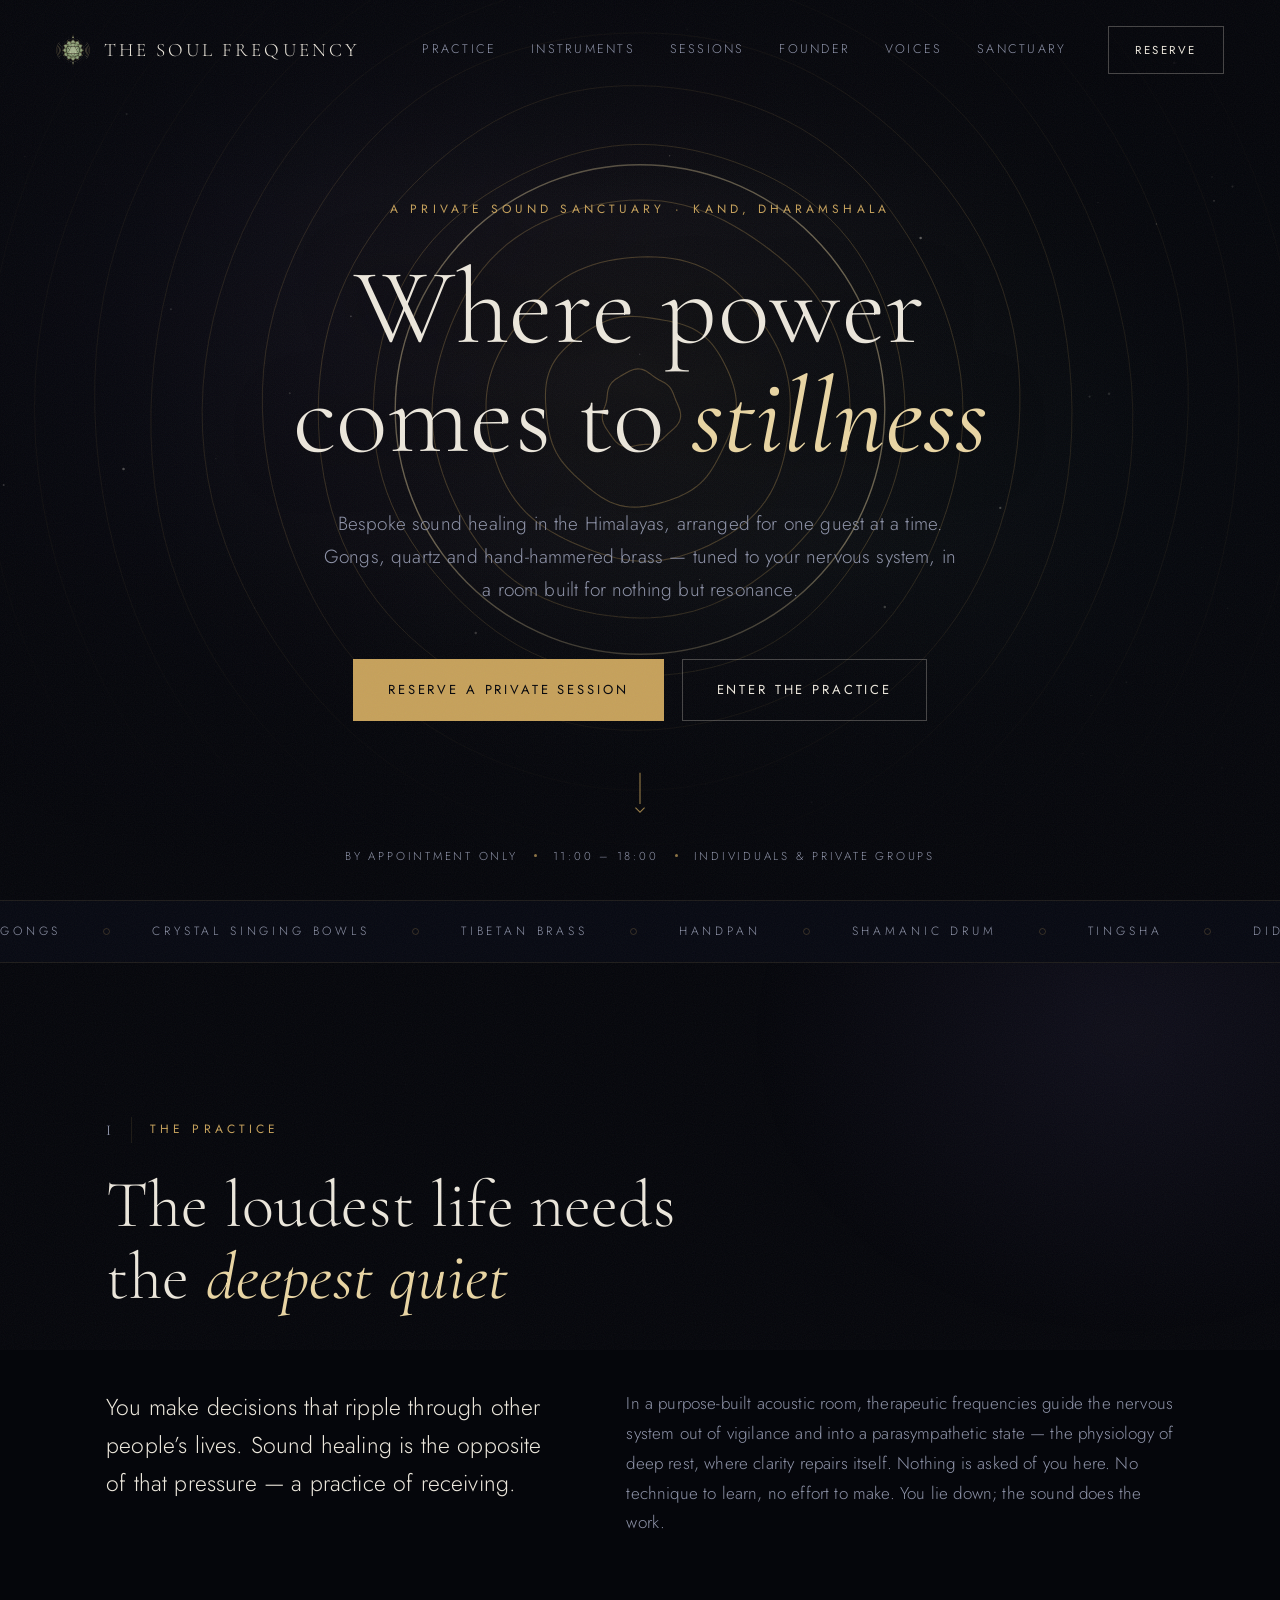
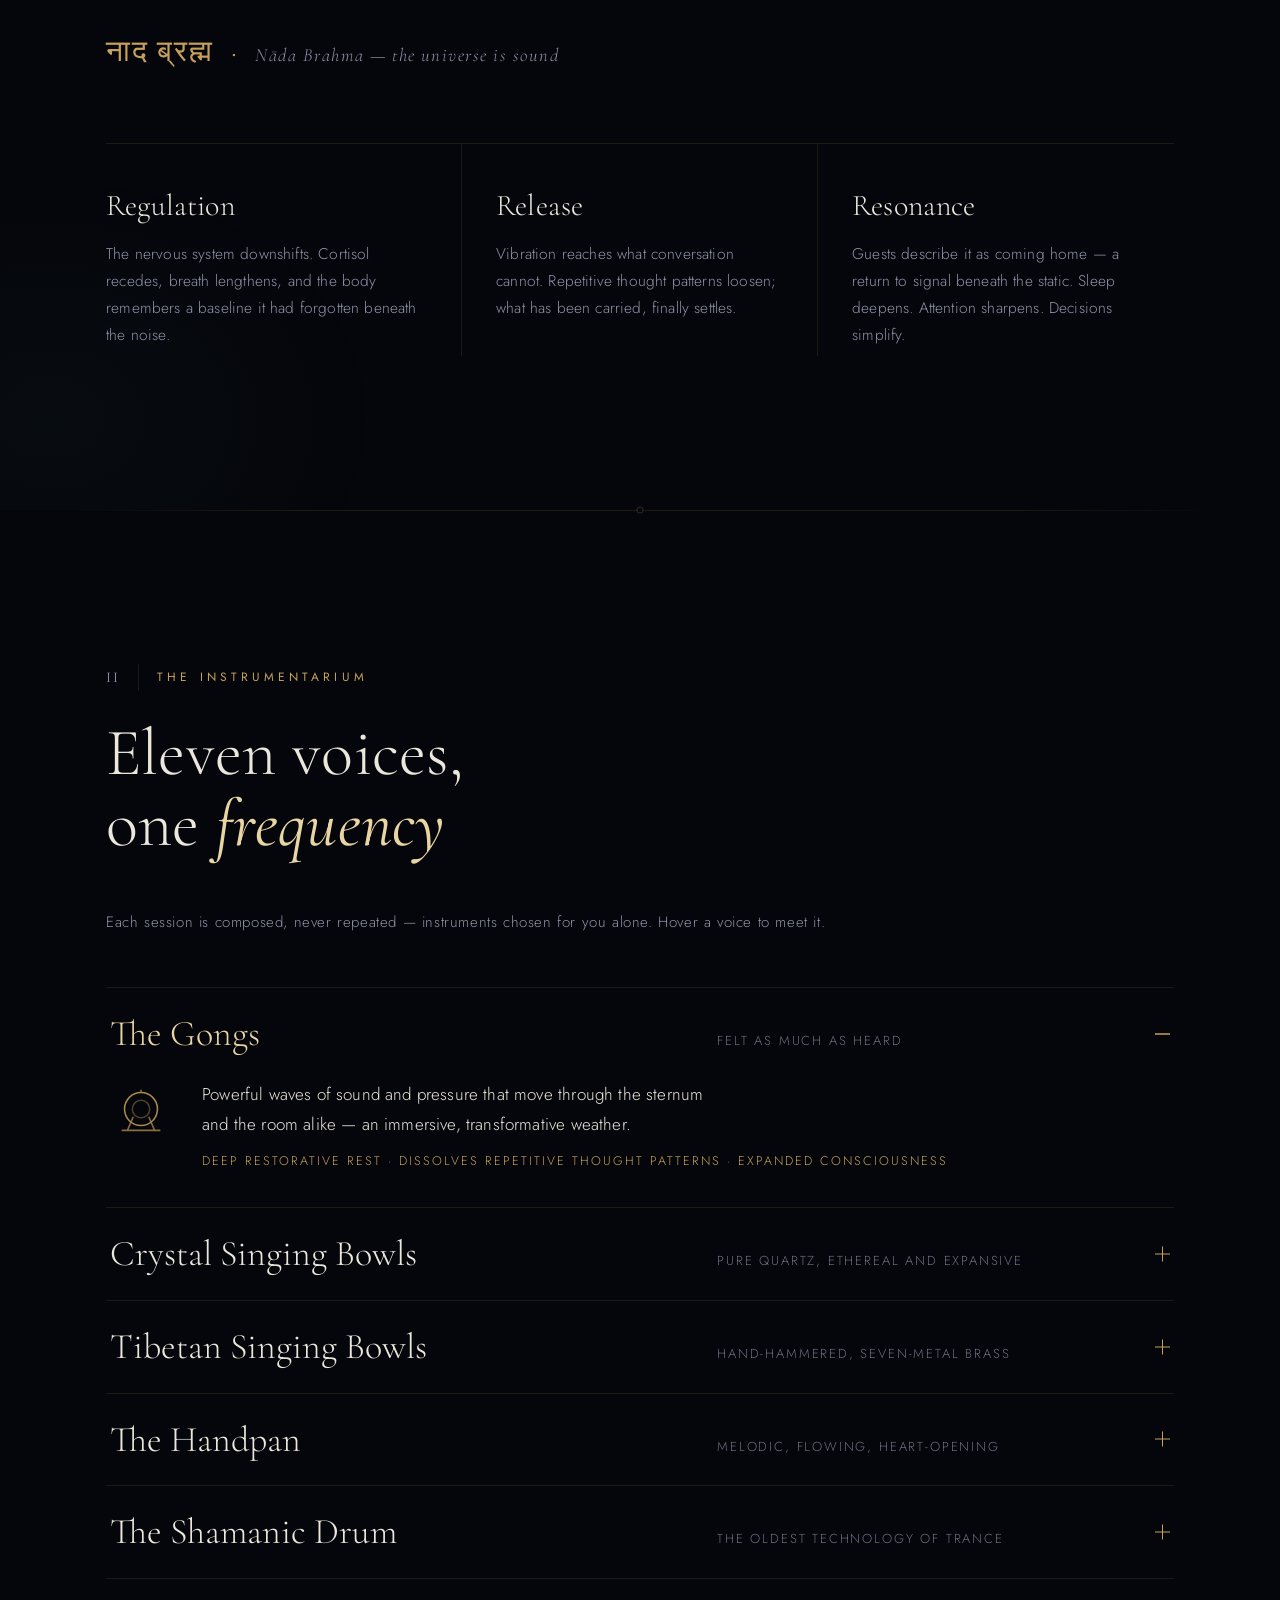
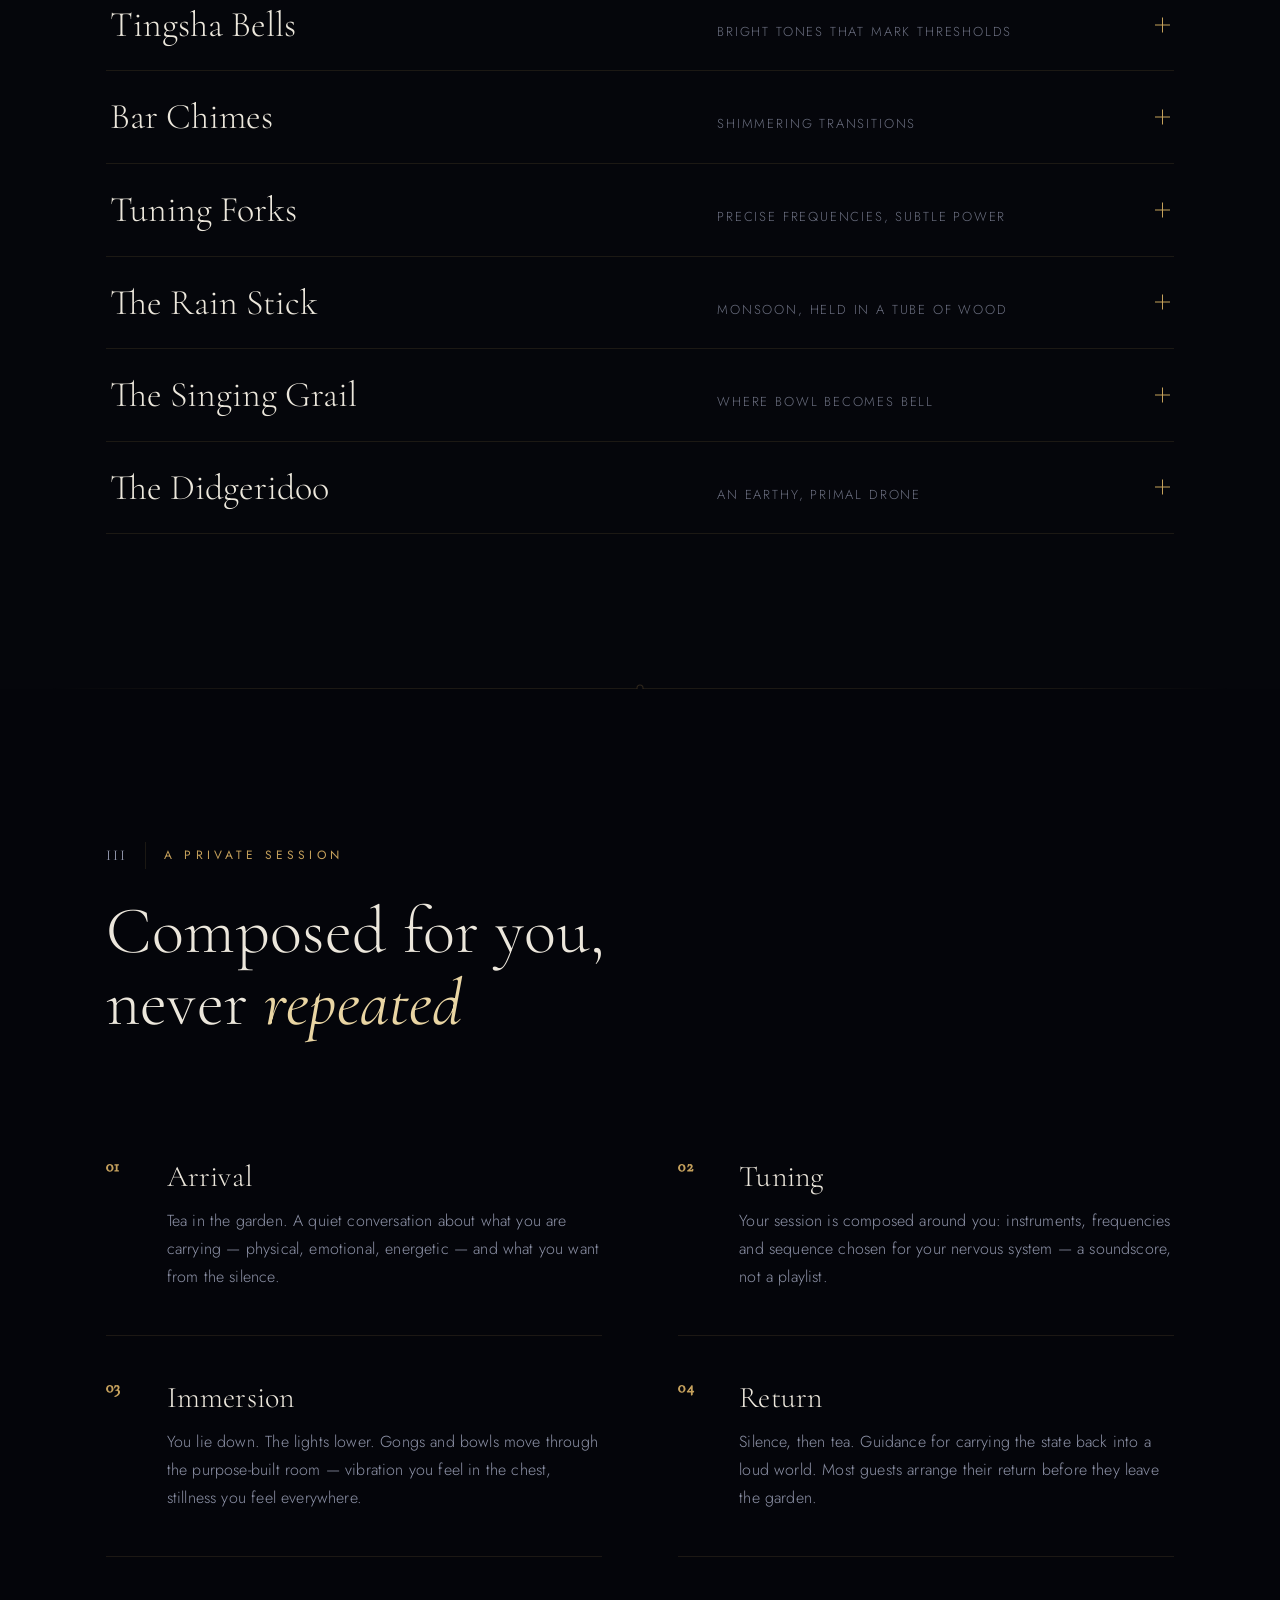
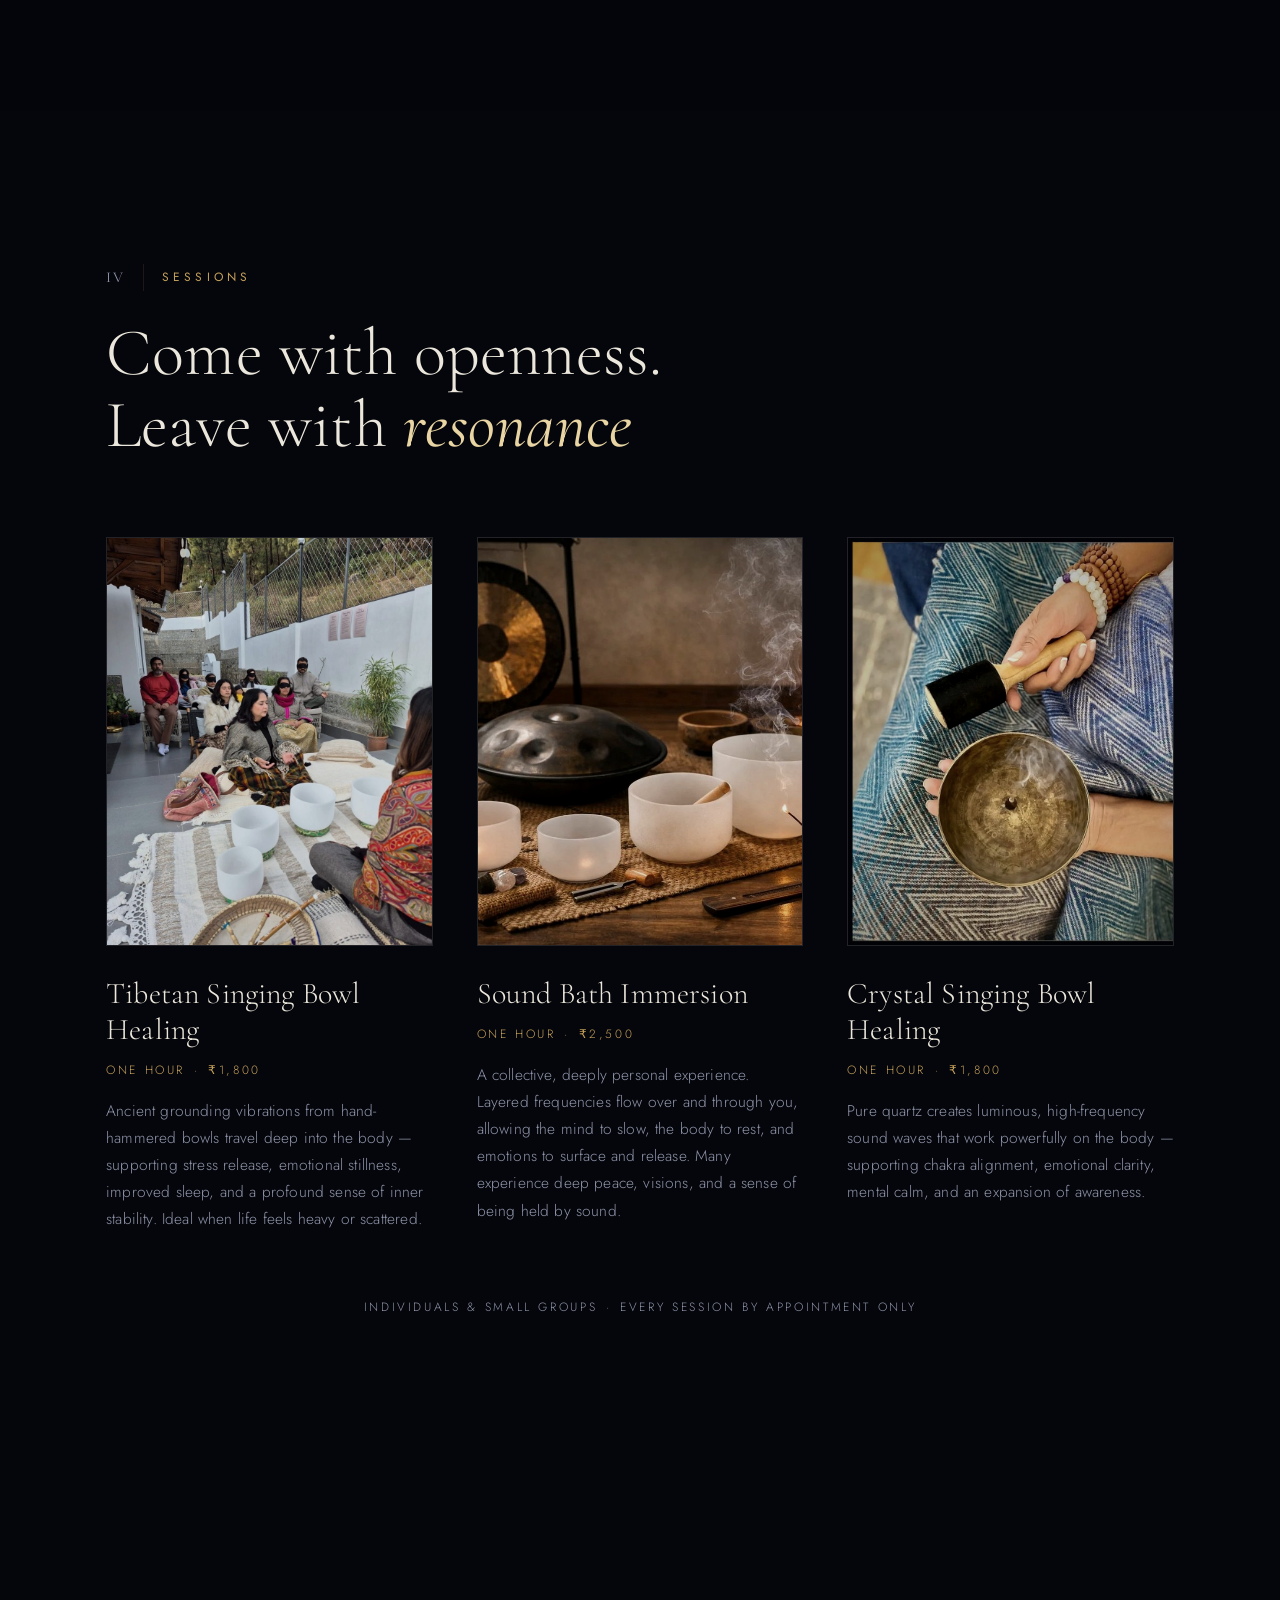
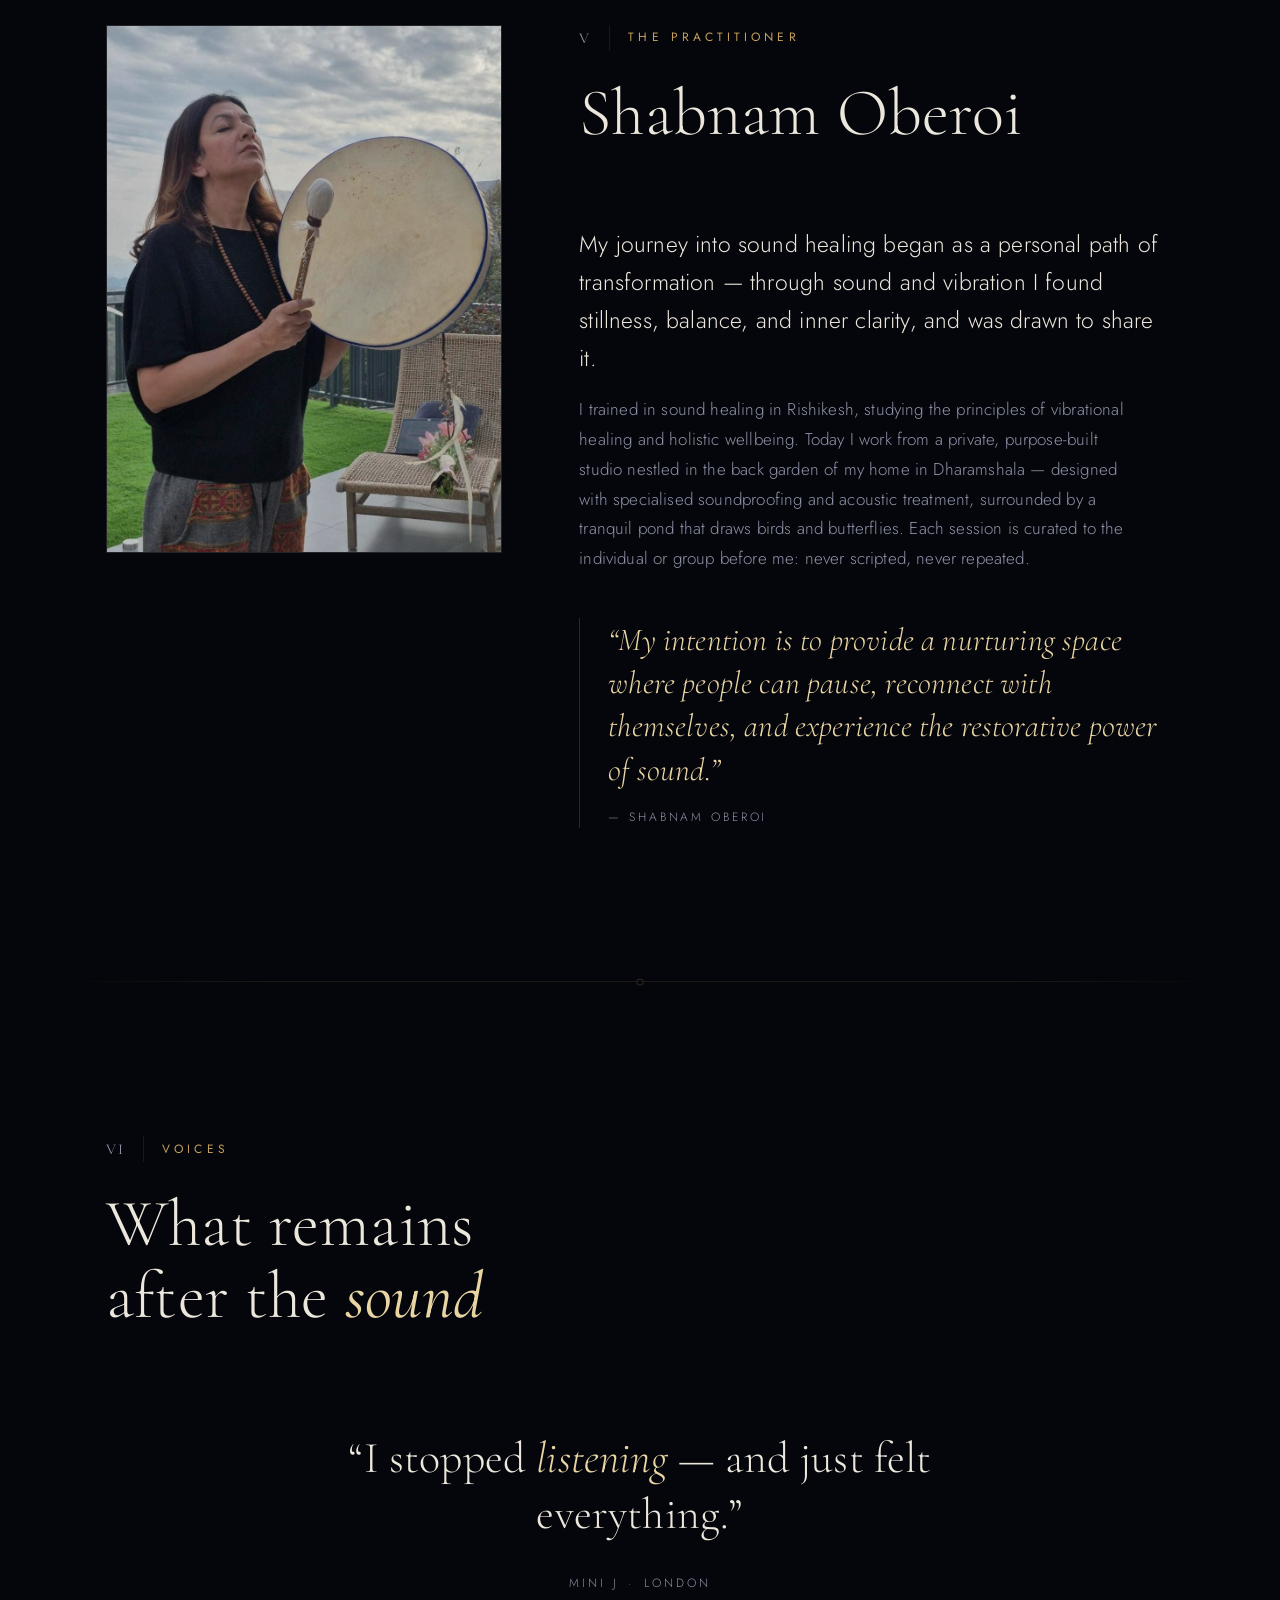
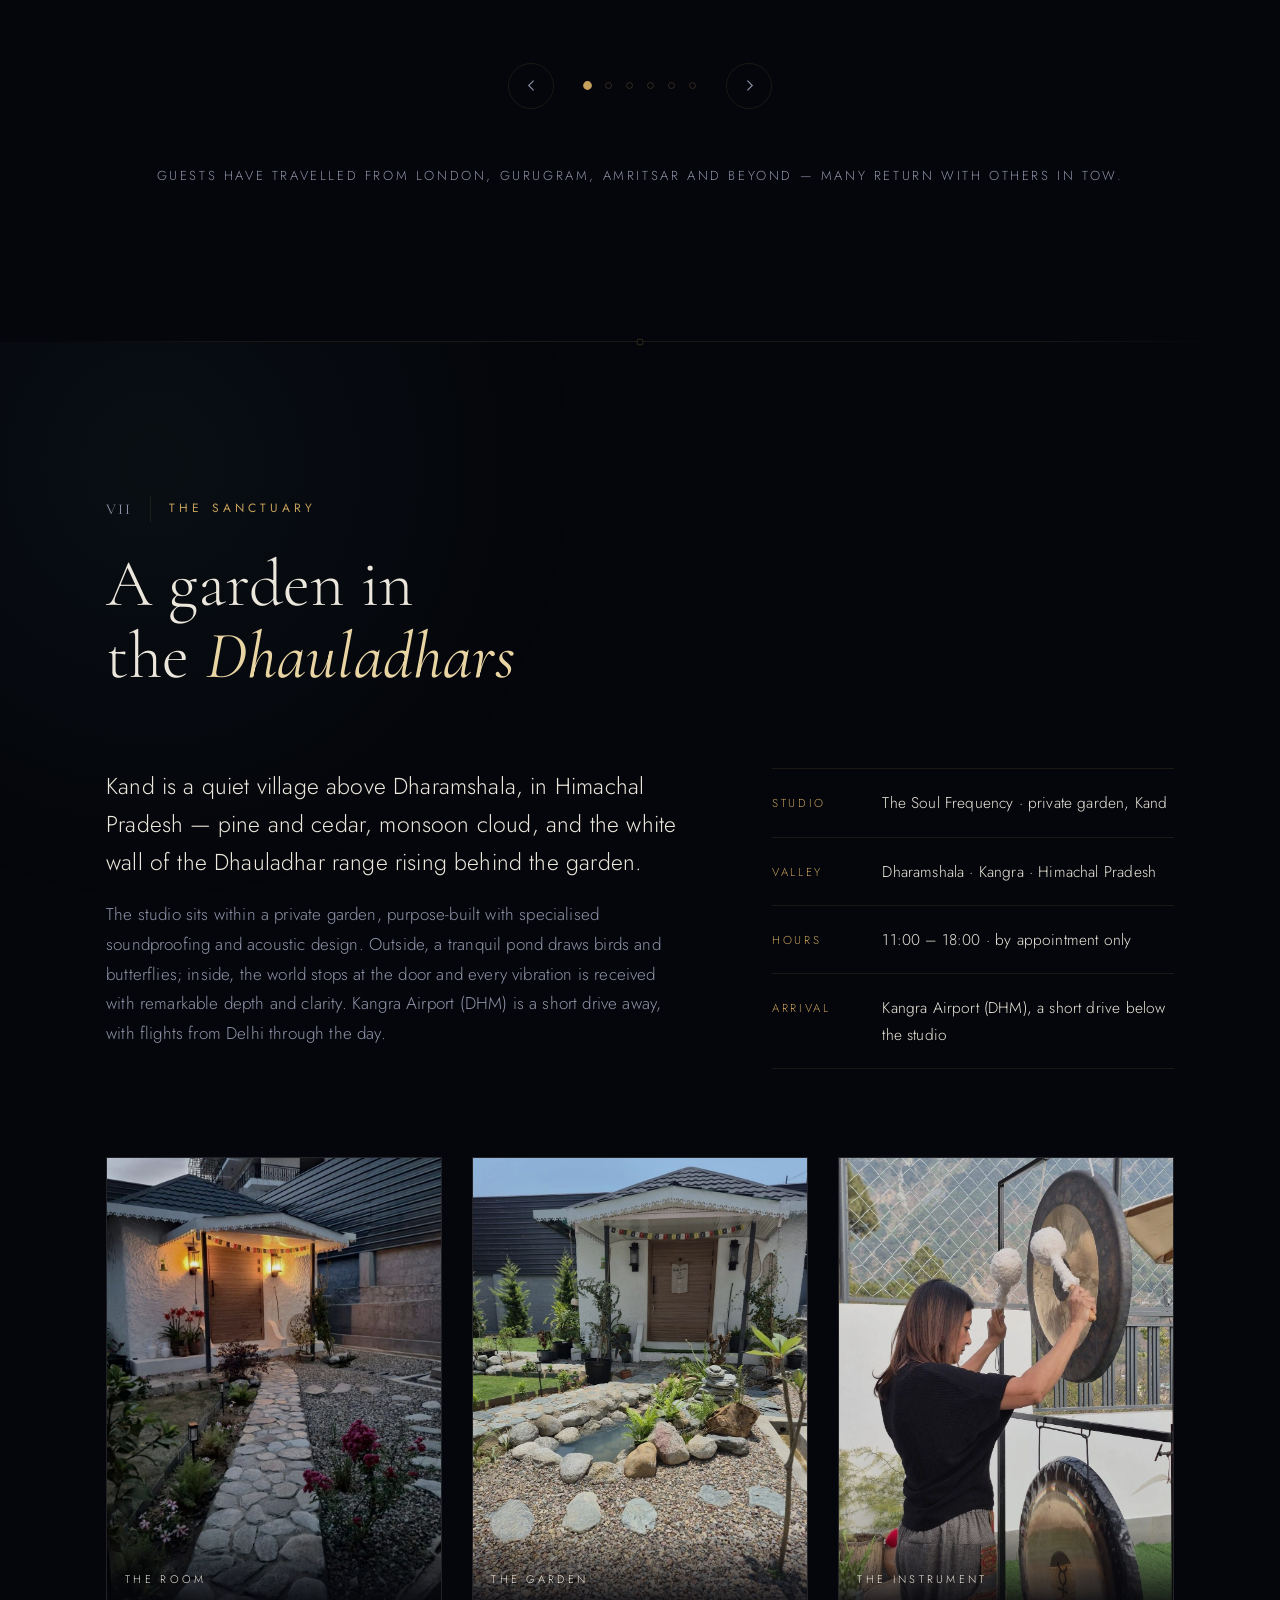
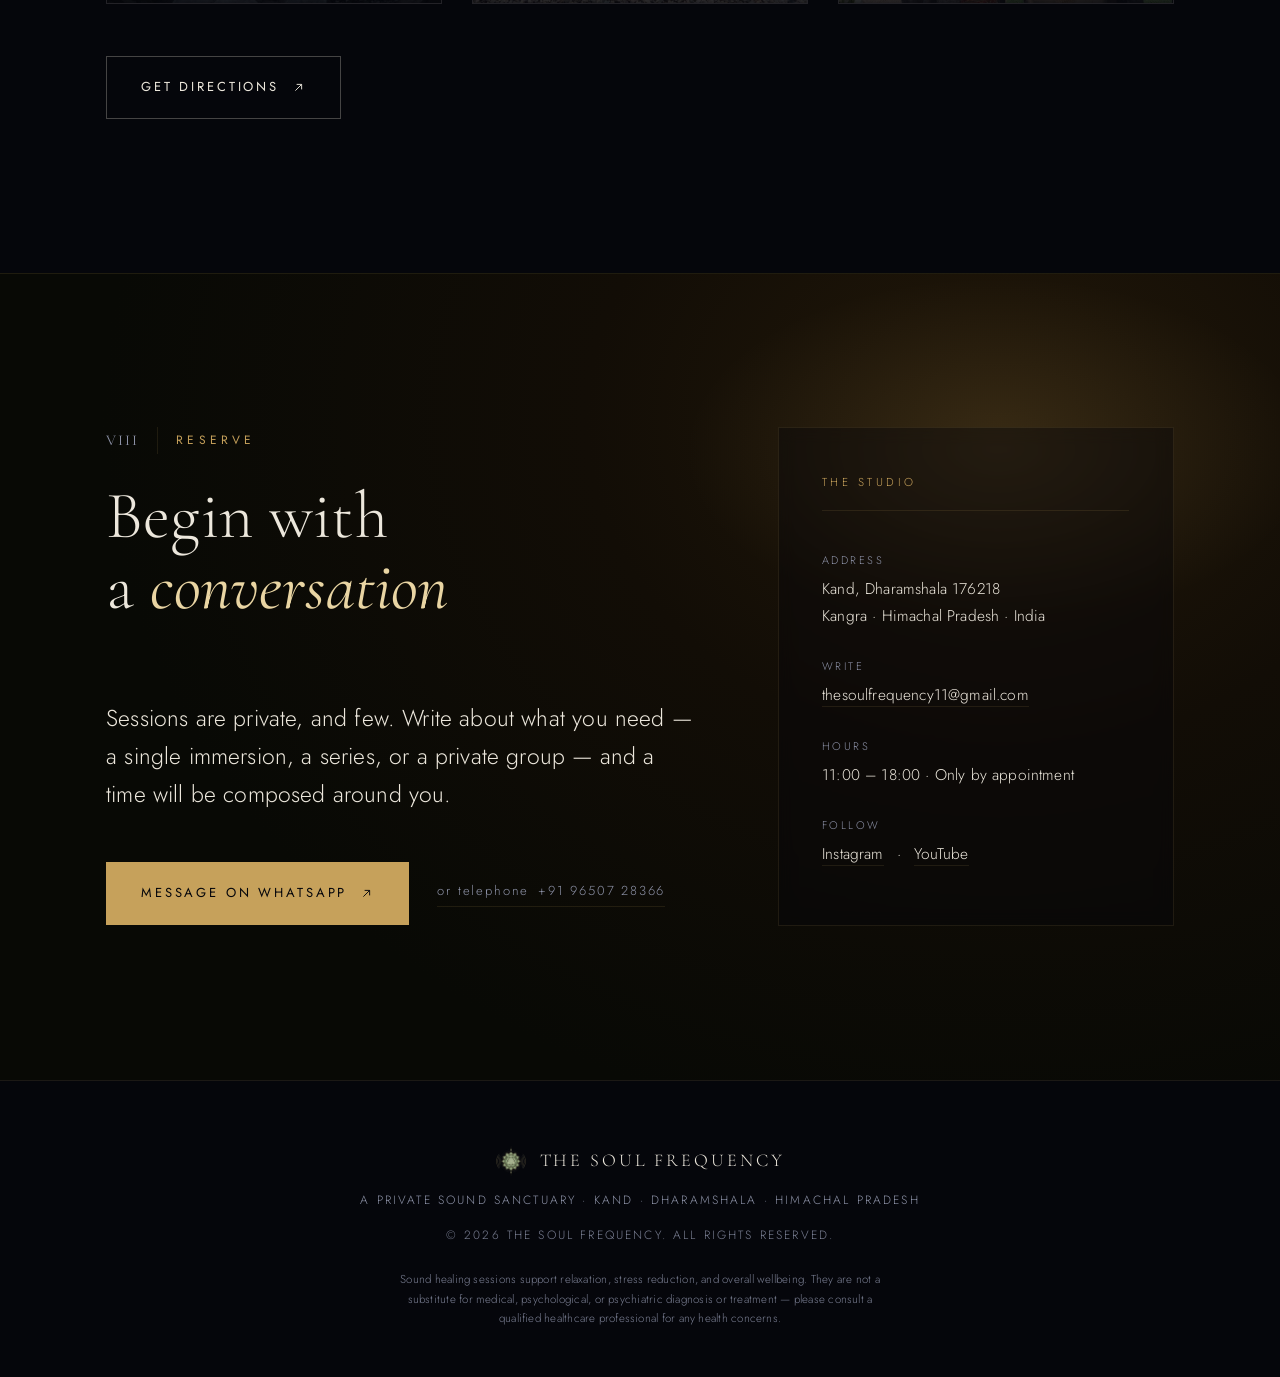
==== index.html @ 950f754d "Original mandala logo: nav, footer, favicon, touch icon" ====
<!DOCTYPE html>
<html lang="en">
<head>
  <meta charset="UTF-8">
  <meta name="viewport" content="width=device-width, initial-scale=1.0">
  <title>The Soul Frequency — Private Sound Sanctuary · Dharamshala</title>
  <meta name="description" content="A bespoke sound healing sanctuary in the Himalayas. One practitioner, one guest at a time — gongs, crystal bowls and hand-hammered brass tuned to your nervous system. By appointment only.">
  <meta property="og:title" content="The Soul Frequency — Private Sound Sanctuary">
  <meta property="og:description" content="Bespoke sound healing in the Himalayas, arranged for one guest at a time. By appointment only.">
  <meta property="og:type" content="website">
  <meta property="og:image" content="https://dtsolutionsoman-coder.github.io/soul-frequency/assets/opt/bowls-flatlay.jpg">
  <link rel="icon" type="image/png" href="assets/opt/mandala-favicon.png">
  <link rel="apple-touch-icon" href="assets/opt/mandala-touch.png">
  <meta name="theme-color" content="#05060B">
  <link rel="preload" as="font" type="font/woff2" crossorigin href="assets/fonts/CormorantGaramond-300.woff2">
  <link rel="preload" as="font" type="font/woff2" crossorigin href="assets/fonts/Jost-300.woff2">
  <link rel="preload" as="font" type="font/woff2" crossorigin href="assets/fonts/Jost-400.woff2">
  <style>
@font-face{font-family:Cormorant Garamond;font-style:italic;font-weight:300;font-display:swap;src:url(assets/fonts/CormorantGaramond-300i.woff2) format("woff2");unicode-range:U+0000-00FF,U+0131,U+0152-0153,U+02BB-02BC,U+02C6,U+02DA,U+02DC,U+0304,U+0308,U+0329,U+2000-206F,U+20AC,U+2122,U+2191,U+2193,U+2212,U+2215,U+FEFF,U+FFFD}@font-face{font-family:Cormorant Garamond;font-style:italic;font-weight:400;font-display:swap;src:url(assets/fonts/CormorantGaramond-400i.woff2) format("woff2");unicode-range:U+0000-00FF,U+0131,U+0152-0153,U+02BB-02BC,U+02C6,U+02DA,U+02DC,U+0304,U+0308,U+0329,U+2000-206F,U+20AC,U+2122,U+2191,U+2193,U+2212,U+2215,U+FEFF,U+FFFD}@font-face{font-family:Cormorant Garamond;font-style:normal;font-weight:300;font-display:swap;src:url(assets/fonts/CormorantGaramond-300.woff2) format("woff2");unicode-range:U+0000-00FF,U+0131,U+0152-0153,U+02BB-02BC,U+02C6,U+02DA,U+02DC,U+0304,U+0308,U+0329,U+2000-206F,U+20AC,U+2122,U+2191,U+2193,U+2212,U+2215,U+FEFF,U+FFFD}@font-face{font-family:Cormorant Garamond;font-style:normal;font-weight:400;font-display:swap;src:url(assets/fonts/CormorantGaramond-400.woff2) format("woff2");unicode-range:U+0000-00FF,U+0131,U+0152-0153,U+02BB-02BC,U+02C6,U+02DA,U+02DC,U+0304,U+0308,U+0329,U+2000-206F,U+20AC,U+2122,U+2191,U+2193,U+2212,U+2215,U+FEFF,U+FFFD}@font-face{font-family:Jost;font-style:normal;font-weight:300;font-display:swap;src:url(assets/fonts/Jost-300.woff2) format("woff2");unicode-range:U+0000-00FF,U+0131,U+0152-0153,U+02BB-02BC,U+02C6,U+02DA,U+02DC,U+0304,U+0308,U+0329,U+2000-206F,U+20AC,U+2122,U+2191,U+2193,U+2212,U+2215,U+FEFF,U+FFFD}@font-face{font-family:Jost;font-style:normal;font-weight:400;font-display:swap;src:url(assets/fonts/Jost-400.woff2) format("woff2");unicode-range:U+0000-00FF,U+0131,U+0152-0153,U+02BB-02BC,U+02C6,U+02DA,U+02DC,U+0304,U+0308,U+0329,U+2000-206F,U+20AC,U+2122,U+2191,U+2193,U+2212,U+2215,U+FEFF,U+FFFD}:root{--void: #05060B;--veil: #0C1020;--veil-2: #10152A;--brass: #C6A15B;--candlelight: #E9D5A3;--moonlight: #ECE7DC;--mist: #8E93A8;--hairline: rgba(198, 161, 91, .22);--hairline-dim: rgba(198, 161, 91, .12);--ink-on-light: #1A1509;--font-display: "Cormorant Garamond", "Times New Roman", serif;--font-body: "Jost", "Century Gothic", "Segoe UI", sans-serif;--wrap: 1180px;--gutter: clamp(20px, 5vw, 56px);--section-pad: clamp(88px, 12vw, 168px);--ease-out: cubic-bezier(.22, 1, .36, 1);--dur: .9s}*,*:before,*:after{box-sizing:border-box}html{scroll-behavior:smooth}body{margin:0;background:var(--void);color:var(--moonlight);font-family:var(--font-body);font-weight:300;font-size:17px;line-height:1.75;letter-spacing:.01em;-webkit-font-smoothing:antialiased;overflow-x:hidden}img,svg{display:block}a{color:inherit;text-decoration:none}button{font:inherit;color:inherit;background:none;border:0;cursor:pointer}::selection{background:#c6a15b52;color:#fff}.skip-link{position:fixed;top:-100px;left:16px;z-index:200;padding:10px 18px;background:var(--brass);color:var(--void);font-size:13px;letter-spacing:.12em;text-transform:uppercase;transition:top .3s}.skip-link:focus{top:16px}:focus-visible{outline:1.5px solid var(--brass);outline-offset:4px}.grain{position:fixed;inset:-50%;z-index:90;pointer-events:none;background-image:url("data:image/svg+xml,%3Csvg xmlns='http://www.w3.org/2000/svg' width='300' height='300'%3E%3Cfilter id='n'%3E%3CfeTurbulence type='fractalNoise' baseFrequency='0.9' numOctaves='2' stitchTiles='stitch'/%3E%3C/filter%3E%3Crect width='100%25' height='100%25' filter='url(%23n)'/%3E%3C/svg%3E");opacity:.05;animation:grain-shift 1.4s steps(4) infinite}@keyframes grain-shift{0%{transform:translate(0)}25%{transform:translate(-1.5%,1%)}50%{transform:translate(1%,-1.5%)}75%{transform:translate(-1%,-1%)}to{transform:translate(0)}}h1,h2,h3,blockquote p{font-family:var(--font-display);font-weight:300;margin:0}h1{font-size:clamp(52px,8.4vw,118px);line-height:1.02;letter-spacing:.005em}h2{font-size:clamp(38px,5.2vw,68px);line-height:1.08}h3{font-size:clamp(24px,2.4vw,30px);line-height:1.2}h1 em,h2 em{font-style:italic;font-weight:400;color:var(--candlelight)}p{margin:0}.eyebrow{font-family:var(--font-body);font-size:12px;font-weight:400;letter-spacing:.34em;text-transform:uppercase;color:var(--brass);display:flex;align-items:center;gap:18px;margin:0 0 26px}.eyebrow .numeral{font-family:var(--font-display);font-size:15px;letter-spacing:.14em;color:var(--mist);padding-right:18px;border-right:1px solid var(--hairline-dim)}.lede{font-size:clamp(19px,2vw,23px);line-height:1.65;font-weight:300;color:var(--moonlight)}.body{color:var(--mist);max-width:56ch}.body+.body{margin-top:1.2em}.btn{display:inline-flex;align-items:center;gap:12px;font-family:var(--font-body);font-size:13px;font-weight:400;letter-spacing:.22em;text-transform:uppercase;padding:19px 34px;transition:all .45s var(--ease-out);white-space:nowrap}.btn svg{width:15px;height:15px;transition:transform .45s var(--ease-out)}.btn:hover svg{transform:translate(3px,-3px)}.btn-solid{background:var(--brass);color:var(--void);border:1px solid var(--brass)}.btn-solid:hover{background:var(--candlelight);border-color:var(--candlelight)}.btn-ghost{color:var(--moonlight);border:1px solid rgba(236,231,220,.28)}.btn-ghost:hover{border-color:var(--brass);color:var(--candlelight)}.nav{position:fixed;top:0;left:0;right:0;z-index:100;display:flex;align-items:center;gap:40px;padding:26px var(--gutter);transition:background .5s,padding .5s,border-color .5s;border-bottom:1px solid transparent}.nav.is-scrolled{background:#05060bd1;-webkit-backdrop-filter:blur(18px);backdrop-filter:blur(18px);border-bottom-color:var(--hairline-dim);padding-top:16px;padding-bottom:16px}.nav-brand{display:inline-flex;align-items:center;gap:14px;color:var(--moonlight);margin-right:auto}.nav-mark{width:34px;height:34px;color:var(--brass);transition:transform 1.2s var(--ease-out)}.nav-brand:hover .nav-mark{transform:rotate(120deg)}.nav-word{font-family:var(--font-display);font-size:19px;letter-spacing:.16em;text-transform:uppercase}.nav-links{display:flex;gap:clamp(18px,2.4vw,34px)}.nav-links a{position:relative;font-size:12.5px;letter-spacing:.18em;text-transform:uppercase;color:var(--mist);padding:6px 2px;transition:color .35s}.nav-links a:after{content:"";position:absolute;left:0;bottom:0;width:100%;height:1px;background:var(--brass);transform:scaleX(0);transform-origin:right;transition:transform .45s var(--ease-out)}.nav-links a:hover{color:var(--moonlight)}.nav-links a:hover:after{transform:scaleX(1);transform-origin:left}.nav-cta{padding:13px 26px;font-size:11.5px}.nav-burger{display:none;flex-direction:column;gap:7px;padding:10px;margin-right:-10px}.nav-burger span{display:block;width:26px;height:1.5px;background:var(--moonlight);transition:transform .45s var(--ease-out),opacity .3s}.nav-burger[aria-expanded=true] span:first-child{transform:translateY(4.25px) rotate(45deg)}.nav-burger[aria-expanded=true] span:last-child{transform:translateY(-4.25px) rotate(-45deg)}.mobile-menu{position:fixed;inset:0;z-index:99;background:#05060bf7;-webkit-backdrop-filter:blur(24px);backdrop-filter:blur(24px);display:flex;align-items:center;justify-content:center;opacity:0;visibility:hidden;transition:opacity .5s var(--ease-out),visibility .5s}.mobile-menu.is-open{opacity:1;visibility:visible}.mobile-menu nav{display:flex;flex-direction:column;align-items:center;gap:8px;text-align:center}.mobile-menu a{font-family:var(--font-display);font-size:clamp(32px,7vw,44px);color:var(--moonlight);padding:8px 24px;opacity:0;transform:translateY(18px);transition:opacity .6s var(--ease-out),transform .6s var(--ease-out),color .3s}.mobile-menu.is-open a{opacity:1;transform:none}.mobile-menu.is-open a:nth-child(1){transition-delay:.08s}.mobile-menu.is-open a:nth-child(2){transition-delay:.14s}.mobile-menu.is-open a:nth-child(3){transition-delay:.2s}.mobile-menu.is-open a:nth-child(4){transition-delay:.26s}.mobile-menu.is-open a:nth-child(5){transition-delay:.32s}.mobile-menu.is-open a:nth-child(6){transition-delay:.38s}.mobile-menu.is-open a:nth-child(7){transition-delay:.44s}.mobile-menu a:hover{color:var(--candlelight)}.mm-reserve{margin-top:28px;font-size:clamp(24px,5vw,32px)!important;font-style:italic;color:var(--brass)!important}.hero{position:relative;min-height:100vh;min-height:100svh;display:flex;flex-direction:column;align-items:center;justify-content:center;text-align:center;padding:140px var(--gutter) 120px;isolation:isolate}#field{position:absolute;inset:0;width:100%;height:100%;z-index:-2}.hero-veil{position:absolute;inset:0;z-index:-1;background:radial-gradient(58% 46% at 50% 44%,#05060b00,#05060b1a 46%,#05060bb8),linear-gradient(180deg,rgba(5,6,11,.55) 0%,rgba(5,6,11,0) 22%,rgba(5,6,11,0) 60%,var(--void) 100%)}.hero-inner{max-width:900px}.hero-eyebrow{justify-content:center;margin-bottom:34px}.hero-title{text-shadow:0 0 60px rgba(5,6,11,.9)}.hero-lede{margin:34px auto 0;max-width:58ch;color:var(--mist);font-size:clamp(16px,1.55vw,19px)}.hero-actions{display:flex;gap:18px;justify-content:center;flex-wrap:wrap;margin-top:52px}.hero-foot{position:absolute;bottom:34px;left:0;right:0;display:flex;justify-content:center;align-items:center;gap:16px;font-size:11.5px;letter-spacing:.24em;text-transform:uppercase;color:var(--mist)}.hero-foot .dot{width:3px;height:3px;border-radius:50%;background:var(--brass);opacity:.7}.scroll-hint{position:absolute;bottom:86px;left:50%;transform:translate(-50%);color:var(--brass);opacity:.75;transition:opacity .4s}.scroll-hint:hover{opacity:1}.scroll-hint svg{width:11px;height:42px}.scroll-hint line,.scroll-hint path{stroke:currentColor;stroke-width:1.2}.scroll-hint line{animation:hint-fall 2.6s var(--ease-out) infinite}@keyframes hint-fall{0%{transform:translateY(-8px);opacity:0}35%{opacity:1}to{transform:translateY(10px);opacity:0}}.hero-inner>*{opacity:0;transform:translateY(26px);animation:rise var(--dur) var(--ease-out) forwards}.hero-eyebrow{animation-delay:.25s}.hero-title{animation-delay:.4s}.hero-lede{animation-delay:.6s}.hero-actions{animation-delay:.8s}@keyframes rise{to{opacity:1;transform:none}}.ticker{overflow:hidden;border-top:1px solid var(--hairline-dim);border-bottom:1px solid var(--hairline-dim);padding:20px 0;background:#0c102059}.ticker-track{display:flex;align-items:center;gap:42px;width:max-content;animation:ticker-run 75s linear infinite}.ticker span{font-size:12px;font-weight:300;letter-spacing:.32em;text-transform:uppercase;color:var(--mist);white-space:nowrap}.ticker i{width:7px;height:7px;border-radius:50%;border:1px solid var(--hairline);flex:none}@keyframes ticker-run{to{transform:translate(-50%)}}.wrap{max-width:var(--wrap);margin:0 auto;padding:0 var(--gutter)}section[id]{scroll-margin-top:84px}.section{padding:var(--section-pad) 0;position:relative}.section-deep{background:#04050a}.section-head{margin-bottom:clamp(48px,6vw,84px)}.section-note{color:var(--mist);font-size:15px;letter-spacing:.04em;margin:-28px 0 52px}.hint-touch{display:none}.divide{border:0;height:1px;max-width:var(--wrap);margin:0 auto;background:linear-gradient(90deg,transparent,var(--hairline-dim) 18%,var(--hairline-dim) 82%,transparent);position:relative;overflow:visible}.divide:after{content:"";position:absolute;left:50%;top:50%;width:7px;height:7px;border-radius:50%;border:1px solid var(--hairline);background:var(--void);transform:translate(-50%,-50%)}#practice:before,#sanctuary:before{content:"";position:absolute;inset:0;pointer-events:none;z-index:0}#practice:before{background:radial-gradient(42% 38% at 88% 6%,rgba(107,91,158,.1),transparent 70%),radial-gradient(36% 30% at 4% 92%,rgba(46,95,99,.08),transparent 70%)}#sanctuary:before{background:radial-gradient(46% 40% at 12% 8%,rgba(46,95,99,.1),transparent 72%)}.section>.wrap{position:relative;z-index:1}.practice-grid{display:grid;grid-template-columns:minmax(0,5fr) minmax(0,6fr);gap:clamp(32px,5vw,72px);align-items:start}.practice-grid .body{max-width:none}.sanskrit{margin:clamp(56px,7vw,88px) 0 clamp(40px,5vw,64px);font-family:var(--font-display);font-size:clamp(22px,2.6vw,30px);color:var(--brass);letter-spacing:.06em}.sanskrit span{font-size:.62em;font-style:italic;color:var(--mist);letter-spacing:.08em}.outcomes{display:grid;grid-template-columns:repeat(3,1fr);border-top:1px solid var(--hairline-dim)}.outcome{padding:44px 34px 8px 0;border-right:1px solid var(--hairline-dim)}.outcome:last-child{border-right:0}.outcome+.outcome{padding-left:34px}.outcome h3{margin-bottom:16px}.outcome p{color:var(--mist);font-size:15.5px}.instrumentarium{list-style:none;margin:0;padding:0;border-top:1px solid var(--hairline-dim)}.ins{border-bottom:1px solid var(--hairline-dim)}.ins-row{width:100%;display:grid;grid-template-columns:minmax(0,3fr) minmax(0,2fr) 40px;align-items:baseline;gap:24px;text-align:left;padding:26px 4px;transition:padding .5s var(--ease-out)}.ins-name{font-family:var(--font-display);font-size:clamp(24px,3vw,36px);line-height:1.1;color:var(--moonlight);transition:color .4s,transform .5s var(--ease-out)}.ins-essence{font-size:13px;letter-spacing:.14em;text-transform:uppercase;color:var(--mist);opacity:.75;transition:opacity .4s}.ins-plus{position:relative;width:15px;height:15px;justify-self:end;align-self:center}.ins-plus:before,.ins-plus:after{content:"";position:absolute;left:0;top:50%;width:15px;height:1px;background:var(--brass);transform:translateY(-50%);transition:transform .5s var(--ease-out)}.ins-plus:after{transform:translateY(-50%) rotate(90deg)}.ins-row:hover .ins-name{color:var(--candlelight);transform:translate(10px)}.ins-row:hover .ins-essence{opacity:1}.ins[data-open=true] .ins-name{color:var(--candlelight)}.ins[data-open=true] .ins-plus:after{transform:translateY(-50%) rotate(0)}.ins-detail{display:grid;grid-template-rows:0fr;transition:grid-template-rows .7s var(--ease-out)}.ins-detail-inner{overflow:hidden;display:flex;gap:30px;align-items:flex-start;padding:0 4px}.ins[data-open=true] .ins-detail{grid-template-rows:1fr}.ins-glyph{width:62px;height:62px;flex:none;color:var(--brass);opacity:.85}.ins-detail p:first-of-type{color:var(--moonlight);max-width:52ch}.ins-benefit{margin-top:12px!important;font-size:12.5px!important;letter-spacing:.16em;text-transform:uppercase;color:var(--brass)!important}.ins[data-open=true] .ins-detail-inner{padding-bottom:34px}.section-deep .section-head{text-align:left}.rite{display:grid;grid-template-columns:repeat(2,1fr);gap:0 clamp(48px,6vw,96px)}.rite-step{display:flex;gap:clamp(22px,3vw,40px);padding:44px 0;border-bottom:1px solid var(--hairline-dim)}.rite-num{font-family:var(--font-display);font-size:clamp(44px,4.6vw,64px);line-height:.9;color:transparent;-webkit-text-stroke:1px var(--brass);flex:none;min-width:1.4em}.rite-step h3{margin-bottom:12px}.rite-step p{color:var(--mist);font-size:16px}.frame{margin:0;position:relative;border:1px solid var(--hairline-dim);overflow:hidden;background:var(--veil)}.frame img{width:100%;height:100%;object-fit:cover;display:block;filter:saturate(.82) contrast(1.03) brightness(.9);transition:filter .8s var(--ease-out),transform 1.2s var(--ease-out)}.frame:hover img{filter:saturate(1) contrast(1.02) brightness(1);transform:scale(1.025)}.sessions{display:grid;grid-template-columns:repeat(3,1fr);gap:clamp(28px,3.4vw,48px)}.session .frame{aspect-ratio:4 / 5}.session h3{margin-top:30px}.session-meta{margin-top:12px;font-size:12px;letter-spacing:.22em;text-transform:uppercase;color:var(--brass)}.session-desc{margin-top:16px;color:var(--mist);font-size:15.5px}.session-note{margin-top:64px;text-align:center;font-size:12px;letter-spacing:.22em;text-transform:uppercase;color:var(--mist)}.gallery{display:grid;grid-template-columns:repeat(3,1fr);gap:clamp(18px,2.4vw,32px);margin:clamp(56px,7vw,88px) 0 0}.gallery figure{aspect-ratio:3 / 4}.gallery figcaption{position:absolute;left:0;right:0;bottom:0;padding:40px 18px 14px;font-size:11px;letter-spacing:.3em;text-transform:uppercase;color:var(--moonlight);background:linear-gradient(180deg,transparent,rgba(5,6,11,.85))}.founder-photo{aspect-ratio:3 / 4;align-self:start}.founder-grid{display:grid;grid-template-columns:minmax(0,4fr) minmax(0,6fr);gap:clamp(40px,6vw,90px);align-items:center}.founder-grid .lede{margin-bottom:18px}.pull{margin:44px 0 0;padding-left:28px;border-left:1px solid var(--hairline)}.pull p{font-size:clamp(24px,2.6vw,32px);font-style:italic;line-height:1.35;color:var(--candlelight)}.pull cite{display:block;margin-top:16px;font-family:var(--font-body);font-style:normal;font-size:12px;letter-spacing:.24em;text-transform:uppercase;color:var(--mist)}.stage{max-width:860px;margin:0 auto;text-align:center;min-height:300px;display:flex;flex-direction:column}.stage-quotes{position:relative;flex:1}.quote{position:absolute;inset:0;display:flex;flex-direction:column;justify-content:center;align-items:center;gap:30px;opacity:0;transform:translateY(14px);transition:opacity .9s var(--ease-out),transform .9s var(--ease-out);pointer-events:none;padding:0 8px}.quote.is-active{opacity:1;transform:none;pointer-events:auto}.quote p{font-size:clamp(28px,3.8vw,44px);line-height:1.28}.quote em{font-style:italic;color:var(--candlelight)}.quote cite{font-family:var(--font-body);font-style:normal;font-size:12px;letter-spacing:.26em;text-transform:uppercase;color:var(--mist)}.stage-controls{display:flex;align-items:center;justify-content:center;gap:30px;margin-top:48px}.stage-btn{width:46px;height:46px;border:1px solid var(--hairline-dim);border-radius:50%;color:var(--mist);display:grid;place-items:center;transition:border-color .4s,color .4s}.stage-btn:hover{border-color:var(--brass);color:var(--candlelight)}.stage-btn svg{width:17px;height:17px}.stage-dots{display:flex;gap:14px}.stage-dot{width:7px;height:7px;border-radius:50%;border:1px solid var(--hairline);background:transparent;padding:0;transition:background .4s,border-color .4s,transform .4s}.stage-dot.is-active{background:var(--brass);border-color:var(--brass);transform:scale(1.25)}.voices-note{text-align:center;margin-top:56px;font-size:13px;letter-spacing:.2em;text-transform:uppercase;color:var(--mist)}.sanctuary-grid{display:grid;grid-template-columns:minmax(0,6fr) minmax(0,4fr);gap:clamp(36px,5vw,80px);align-items:start}.sanctuary-grid .lede{margin-bottom:18px}.sanctuary-facts{margin:0;border-top:1px solid var(--hairline-dim)}.sanctuary-facts>div{display:grid;grid-template-columns:92px 1fr;gap:18px;padding:20px 0;border-bottom:1px solid var(--hairline-dim)}.sanctuary-facts dt{font-size:11.5px;letter-spacing:.22em;text-transform:uppercase;color:var(--brass);padding-top:4px}.sanctuary-facts dd{margin:0;color:var(--moonlight);font-size:15.5px}.directions{margin-top:52px}.reserve{background:radial-gradient(70% 90% at 78% 18%,#221809,#120d06 46%,#080905);border-top:1px solid var(--hairline-dim);overflow:hidden}.reserve-glow{position:absolute;inset:0;pointer-events:none;background:radial-gradient(34% 30% at 78% 22%,rgba(198,161,91,.14),transparent 72%)}.reserve-grid{display:grid;grid-template-columns:minmax(0,6fr) minmax(0,4fr);gap:clamp(40px,6vw,96px);align-items:start;position:relative}.reserve .lede{max-width:46ch}.reserve-actions{margin-top:48px;display:flex;align-items:center;gap:28px;flex-wrap:wrap}.reserve-alt{font-size:13px;letter-spacing:.14em;color:var(--mist);border-bottom:1px solid var(--hairline-dim);padding-bottom:3px;transition:color .4s,border-color .4s}.reserve-alt:hover{color:var(--candlelight);border-color:var(--brass)}.concierge{border:1px solid var(--hairline-dim);padding:clamp(28px,3.4vw,44px);background:#05060b66;-webkit-backdrop-filter:blur(8px);backdrop-filter:blur(8px)}.concierge-title{font-size:11.5px;letter-spacing:.3em;text-transform:uppercase;color:var(--brass);margin-bottom:26px;padding-bottom:18px;border-bottom:1px solid var(--hairline-dim)}.concierge dl{margin:0}.concierge dl>div{padding:14px 0}.concierge dt{font-size:11px;letter-spacing:.22em;text-transform:uppercase;color:var(--mist);margin-bottom:6px}.concierge dd{margin:0;font-size:15.5px;line-height:1.7}.concierge a{color:var(--moonlight);border-bottom:1px solid var(--hairline-dim);transition:color .4s,border-color .4s}.concierge a:hover{color:var(--candlelight);border-color:var(--brass)}.footer{border-top:1px solid var(--hairline-dim);padding:64px 0 48px;background:var(--void)}.footer-inner{display:flex;flex-direction:column;align-items:center;gap:14px;text-align:center}.footer-brand{display:inline-flex;align-items:center;gap:14px;font-family:var(--font-display);font-size:18px;letter-spacing:.16em;text-transform:uppercase;color:var(--moonlight)}.footer-brand .nav-mark{width:30px;height:30px}.footer-line{font-size:12px;letter-spacing:.18em;text-transform:uppercase;color:var(--mist)}.footer-line.dim{color:#7a7f93}.footer-line.disclaimer{text-transform:none;letter-spacing:.02em;max-width:72ch;margin:10px auto 0;line-height:1.7;font-size:11.5px}.reveal{opacity:0;transform:translateY(28px);transition:opacity var(--dur) var(--ease-out),transform var(--dur) var(--ease-out);transition-delay:var(--reveal-delay, 0s)}.reveal.is-visible{opacity:1;transform:none}@media(max-width:1020px){.practice-grid,.sanctuary-grid,.reserve-grid,.founder-grid{grid-template-columns:1fr}.founder-photo{max-width:460px}.outcomes{grid-template-columns:1fr}.outcome{border-right:0;border-bottom:1px solid var(--hairline-dim);padding:34px 0}.outcome+.outcome{padding-left:0}.rite{grid-template-columns:1fr}.sessions{grid-template-columns:1fr;max-width:560px;margin:0 auto}.gallery{grid-template-columns:1fr 1fr}.gallery figure:first-child{grid-column:1 / -1;aspect-ratio:16 / 10}}@media(max-width:860px){.nav-links,.nav-cta{display:none}.nav-burger{display:flex}body.menu-open{overflow:hidden}.nav{gap:20px}.nav-word{font-size:15px;letter-spacing:.11em;white-space:nowrap}.nav-mark{width:28px;height:28px}.hero{padding-top:120px}.hero-foot{display:none}.scroll-hint{bottom:28px}.hero-title br{display:none}.hero-title{font-size:clamp(44px,11.8vw,56px)}.btn{padding:16px 24px;font-size:12px;letter-spacing:.16em}.btn svg{display:none}.ins-row{grid-template-columns:1fr 30px}.ins-essence{display:none}.ins-name{font-size:clamp(22px,6vw,30px)}.ins-glyph{width:48px;height:48px}.ins-detail-inner{gap:20px}.gallery{grid-template-columns:1fr}.gallery figure:first-child{grid-column:auto;aspect-ratio:4 / 5}.rite-step{padding:34px 0}.quote{position:relative}.stage-quotes{display:flex;flex-direction:column}.quote:not(.is-active){display:none}.stage{min-height:0}.hint-desktop{display:none}.hint-touch{display:inline}}@media(max-width:860px)and (orientation:landscape)and (max-height:520px){.hero{padding-top:92px;padding-bottom:72px}.hero-eyebrow{margin-bottom:16px;font-size:10.5px;letter-spacing:.26em}.hero-title{font-size:clamp(34px,9.5vw,46px)}.hero-lede{font-size:14px;line-height:1.55;margin-top:16px}.hero-actions{margin-top:24px;gap:12px}.btn{padding:13px 22px;font-size:11px;letter-spacing:.14em}.scroll-hint{display:none}}@media(prefers-reduced-motion:reduce){html{scroll-behavior:auto}.grain,.ticker-track,.scroll-hint line,.founder-mark svg{animation:none!important}.hero-inner>*,.reveal{animation:none!important;opacity:1!important;transform:none!important;transition:none!important}.quote{transition:none}}

</style>
</head>
<body>

  <a class="skip-link" href="#main">Skip to content</a>
  <div class="grain" aria-hidden="true"></div>

  <!-- ============ NAV ============ -->
  <header class="nav" id="nav">
    <a class="nav-brand" href="#top" aria-label="The Soul Frequency — home">
      <img class="nav-mark" src="assets/opt/mandala-mark.png" alt="" width="34" height="34">
      <span class="nav-word">The&nbsp;Soul&nbsp;Frequency</span>
    </a>

    <nav class="nav-links" aria-label="Primary">
      <a href="#practice">Practice</a>
      <a href="#instruments">Instruments</a>
      <a href="#sessions">Sessions</a>
      <a href="#founder">Founder</a>
      <a href="#voices">Voices</a>
      <a href="#sanctuary">Sanctuary</a>
    </nav>

    <a class="btn btn-ghost nav-cta" href="#reserve">Reserve</a>

    <button class="nav-burger" id="navBurger" aria-label="Open menu" aria-expanded="false" aria-controls="mobileMenu">
      <span></span><span></span>
    </button>
  </header>

  <div class="mobile-menu" id="mobileMenu" aria-hidden="true">
    <nav aria-label="Mobile">
      <a href="#practice">Practice</a>
      <a href="#instruments">Instruments</a>
      <a href="#sessions">Sessions</a>
      <a href="#founder">Founder</a>
      <a href="#voices">Voices</a>
      <a href="#sanctuary">Sanctuary</a>
      <a class="mm-reserve" href="#reserve">Reserve a session</a>
    </nav>
  </div>

  <main id="main">

    <!-- ============ HERO ============ -->
    <section class="hero" id="top">
      <canvas id="field" aria-hidden="true"></canvas>
      <div class="hero-veil" aria-hidden="true"></div>

      <div class="hero-inner">
        <p class="eyebrow hero-eyebrow">A private sound sanctuary&ensp;·&ensp;Kand,&nbsp;Dharamshala</p>
        <h1 class="hero-title">
          Where power<br>
          comes to <em>stillness</em>
        </h1>
        <p class="hero-lede">
          Bespoke sound healing in the Himalayas, arranged for one guest at a time.
          Gongs, quartz and hand-hammered brass — tuned to your nervous system,
          in a room built for nothing but resonance.
        </p>
        <div class="hero-actions">
          <a class="btn btn-solid" href="#reserve">Reserve a private session</a>
          <a class="btn btn-ghost" href="#practice">Enter the practice</a>
        </div>
      </div>

      <div class="hero-foot" role="note">
        <span>By appointment only</span>
        <i class="dot" aria-hidden="true"></i>
        <span>11:00&nbsp;–&nbsp;18:00</span>
        <i class="dot" aria-hidden="true"></i>
        <span>Individuals &amp; private groups</span>
      </div>

      <a class="scroll-hint" href="#practice" aria-label="Scroll to the practice">
        <svg viewBox="0 0 12 44" aria-hidden="true">
          <line x1="6" y1="0" x2="6" y2="34" />
          <path d="M1 38 L6 43 L11 38" fill="none"/>
        </svg>
      </a>
    </section>

    <!-- ============ TICKER ============ -->
    <div class="ticker" aria-hidden="true">
      <div class="ticker-track">
        <span>Gongs</span><i></i><span>Crystal singing bowls</span><i></i><span>Tibetan brass</span><i></i><span>Handpan</span><i></i><span>Shamanic drum</span><i></i><span>Tingsha</span><i></i><span>Didgeridoo</span><i></i><span>Tuning forks</span><i></i><span>Rain stick</span><i></i><span>Bar chimes</span><i></i><span>Singing grail</span><i></i>
        <span>Gongs</span><i></i><span>Crystal singing bowls</span><i></i><span>Tibetan brass</span><i></i><span>Handpan</span><i></i><span>Shamanic drum</span><i></i><span>Tingsha</span><i></i><span>Didgeridoo</span><i></i><span>Tuning forks</span><i></i><span>Rain stick</span><i></i><span>Bar chimes</span><i></i><span>Singing grail</span><i></i>
      </div>
    </div>

    <!-- ============ I · THE PRACTICE ============ -->
    <section class="section" id="practice">
      <div class="wrap">
        <header class="section-head reveal">
          <p class="eyebrow"><span class="numeral">I</span>The practice</p>
          <h2>The loudest life needs<br>the <em>deepest quiet</em></h2>
        </header>

        <div class="practice-grid">
          <p class="lede reveal">
            You make decisions that ripple through other people&rsquo;s lives.
            Sound healing is the opposite of that pressure — a practice of receiving.
          </p>
          <p class="body reveal">
            In a purpose-built acoustic room, therapeutic frequencies guide the
            nervous system out of vigilance and into a parasympathetic state — the
            physiology of deep rest, where clarity repairs itself. Nothing is asked
            of you here. No technique to learn, no effort to make. You lie down;
            the sound does the work.
          </p>
        </div>

        <p class="sanskrit reveal" lang="sa">नाद ब्रह्म&ensp;·&ensp;<span>Nāda Brahma — the universe is sound</span></p>

        <div class="outcomes">
          <article class="outcome reveal">
            <h3>Regulation</h3>
            <p>The nervous system downshifts. Cortisol recedes, breath lengthens, and the body remembers a baseline it had forgotten beneath the noise.</p>
          </article>
          <article class="outcome reveal">
            <h3>Release</h3>
            <p>Vibration reaches what conversation cannot. Repetitive thought patterns loosen; what has been carried, finally settles.</p>
          </article>
          <article class="outcome reveal">
            <h3>Resonance</h3>
            <p>Guests describe it as coming home — a return to signal beneath the static. Sleep deepens. Attention sharpens. Decisions simplify.</p>
          </article>
        </div>
      </div>
    </section>

    <hr class="divide" aria-hidden="true">

    <!-- ============ II · THE INSTRUMENTARIUM ============ -->
    <section class="section" id="instruments">
      <div class="wrap">
        <header class="section-head reveal">
          <p class="eyebrow"><span class="numeral">II</span>The instrumentarium</p>
          <h2>Eleven voices,<br>one <em>frequency</em></h2>
        </header>
        <p class="section-note reveal">Each session is composed, never repeated — instruments chosen for you alone. <span class="hint-desktop">Hover a voice to meet it.</span><span class="hint-touch">Tap a voice to meet it.</span></p>

        <ul class="instrumentarium">
          <li class="ins reveal" data-open="true">
            <button class="ins-row" aria-expanded="true">
              <span class="ins-name">The Gongs</span>
              <span class="ins-essence">Felt as much as heard</span>
              <span class="ins-plus" aria-hidden="true"></span>
            </button>
            <div class="ins-detail">
              <div class="ins-detail-inner">
                <svg class="ins-glyph" viewBox="0 0 64 64" aria-hidden="true"><g fill="none" stroke="currentColor" stroke-width="1.6"><circle cx="32" cy="30" r="17"/><path d="M32 13v-3M18 52l6-14M46 52l-6-14M12 52h40" opacity=".8"/><circle cx="32" cy="30" r="9" opacity=".45"/></g></svg>
                <div>
                  <p>Powerful waves of sound and pressure that move through the sternum and the room alike — an immersive, transformative weather.</p>
                  <p class="ins-benefit">Deep restorative rest · dissolves repetitive thought patterns · expanded consciousness</p>
                </div>
              </div>
            </div>
          </li>

          <li class="ins reveal">
            <button class="ins-row" aria-expanded="false">
              <span class="ins-name">Crystal Singing Bowls</span>
              <span class="ins-essence">Pure quartz, ethereal and expansive</span>
              <span class="ins-plus" aria-hidden="true"></span>
            </button>
            <div class="ins-detail">
              <div class="ins-detail-inner">
                <svg class="ins-glyph" viewBox="0 0 64 64" aria-hidden="true"><g fill="none" stroke="currentColor" stroke-width="1.6"><path d="M18 24c0 14 6 22 14 22s14-8 14-22"/><ellipse cx="32" cy="24" rx="14" ry="4"/><path d="M32 46v6M26 52h12" opacity=".8"/></g></svg>
                <div>
                  <p>Pure, clear tones that resonate through the body and the energy field — light made audible.</p>
                  <p class="ins-benefit">Energetic balance &amp; alignment · mental clarity · deep emotional healing</p>
                </div>
              </div>
            </div>
          </li>

          <li class="ins reveal">
            <button class="ins-row" aria-expanded="false">
              <span class="ins-name">Tibetan Singing Bowls</span>
              <span class="ins-essence">Hand-hammered, seven-metal brass</span>
              <span class="ins-plus" aria-hidden="true"></span>
            </button>
            <div class="ins-detail">
              <div class="ins-detail-inner">
                <svg class="ins-glyph" viewBox="0 0 64 64" aria-hidden="true"><g fill="none" stroke="currentColor" stroke-width="1.6"><path d="M14 30c0 12 8 20 18 20s18-8 18-20"/><ellipse cx="32" cy="30" rx="18" ry="5"/><path d="M32 25v-9" opacity=".8"/><circle cx="32" cy="14" r="1.6" fill="currentColor" stroke="none"/></g></svg>
                <div>
                  <p>Rich, resonant tones with soothing vibrations — calming, grounding, and deeply meditative.</p>
                  <p class="ins-benefit">Calms the nervous system · reduces stress · grounding &amp; inner stillness</p>
                </div>
              </div>
            </div>
          </li>

          <li class="ins reveal">
            <button class="ins-row" aria-expanded="false">
              <span class="ins-name">The Handpan</span>
              <span class="ins-essence">Melodic, flowing, heart-opening</span>
              <span class="ins-plus" aria-hidden="true"></span>
            </button>
            <div class="ins-detail">
              <div class="ins-detail-inner">
                <svg class="ins-glyph" viewBox="0 0 64 64" aria-hidden="true"><g fill="none" stroke="currentColor" stroke-width="1.6"><path d="M12 32c0-11 9-19 20-19s20 8 20 19-9 19-20 19S12 43 12 32Z"/><circle cx="32" cy="26" r="4.5"/><circle cx="25" cy="34" r="2.6" opacity=".8"/><circle cx="39" cy="34" r="2.6" opacity=".8"/><circle cx="32" cy="40" r="2.6" opacity=".55"/></g></svg>
                <div>
                  <p>Melodic, flowing tones that are uplifting and calming at once — evoking openness, wonder, and emotional connection.</p>
                  <p class="ins-benefit">Opens emotional awareness · inspires joy &amp; creativity · heart-centred harmony</p>
                </div>
              </div>
            </div>
          </li>

          <li class="ins reveal">
            <button class="ins-row" aria-expanded="false">
              <span class="ins-name">The Shamanic Drum</span>
              <span class="ins-essence">The oldest technology of trance</span>
              <span class="ins-plus" aria-hidden="true"></span>
            </button>
            <div class="ins-detail">
              <div class="ins-detail-inner">
                <svg class="ins-glyph" viewBox="0 0 64 64" aria-hidden="true"><g fill="none" stroke="currentColor" stroke-width="1.6"><circle cx="32" cy="32" r="19"/><path d="M32 13v38M13 32h38" opacity=".4"/><path d="M32 32c0-5 4-9 9-9" opacity=".9"/></g></svg>
                <div>
                  <p>Steady, rhythmic beats that engage body and mind together — a vessel for inner exploration.</p>
                  <p class="ins-benefit">Connects with inner rhythm · empowerment &amp; vitality · supports introspection</p>
                </div>
              </div>
            </div>
          </li>

          <li class="ins reveal">
            <button class="ins-row" aria-expanded="false">
              <span class="ins-name">Tingsha Bells</span>
              <span class="ins-essence">Bright tones that mark thresholds</span>
              <span class="ins-plus" aria-hidden="true"></span>
            </button>
            <div class="ins-detail">
              <div class="ins-detail-inner">
                <svg class="ins-glyph" viewBox="0 0 64 64" aria-hidden="true"><g fill="none" stroke="currentColor" stroke-width="1.6"><circle cx="21" cy="38" r="11"/><circle cx="43" cy="38" r="11"/><path d="M25 28l5-9M39 28l-5-9M32 15v-3" opacity=".8"/></g></svg>
                <div>
                  <p>Small cymbal bells whose bright, clear tones sound beginnings, endings, and transitions.</p>
                  <p class="ins-benefit">Sharpens awareness · clears mental clutter · sacred mindful pauses</p>
                </div>
              </div>
            </div>
          </li>

          <li class="ins reveal">
            <button class="ins-row" aria-expanded="false">
              <span class="ins-name">Bar Chimes</span>
              <span class="ins-essence">Shimmering transitions</span>
              <span class="ins-plus" aria-hidden="true"></span>
            </button>
            <div class="ins-detail">
              <div class="ins-detail-inner">
                <svg class="ins-glyph" viewBox="0 0 64 64" aria-hidden="true"><g fill="none" stroke="currentColor" stroke-width="1.6"><path d="M10 14h44" /><path d="M15 20v14M21 20v20M27 20v26M33 20v29M39 20v26M45 20v20M51 20v14"/></g></svg>
                <div>
                  <p>Delicate, shimmering cascades that signal transition and awaken awareness.</p>
                  <p class="ins-benefit">Clears mental fog · returns attention to the present · smooths energetic transitions</p>
                </div>
              </div>
            </div>
          </li>

          <li class="ins reveal">
            <button class="ins-row" aria-expanded="false">
              <span class="ins-name">Tuning Forks</span>
              <span class="ins-essence">Precise frequencies, subtle power</span>
              <span class="ins-plus" aria-hidden="true"></span>
            </button>
            <div class="ins-detail">
              <div class="ins-detail-inner">
                <svg class="ins-glyph" viewBox="0 0 64 64" aria-hidden="true"><g fill="none" stroke="currentColor" stroke-width="1.6"><path d="M22 10v20a10 10 0 0 0 20 0V10M32 40v14M26 54h12" /><path d="M22 10h0M42 10h0"/></g></svg>
                <div>
                  <p>Exact frequencies applied near the body — subtle vibrations with quietly powerful effect.</p>
                  <p class="ins-benefit">Focused vibrational relaxation · enhanced concentration · internal balance</p>
                </div>
              </div>
            </div>
          </li>

          <li class="ins reveal">
            <button class="ins-row" aria-expanded="false">
              <span class="ins-name">The Rain Stick</span>
              <span class="ins-essence">Monsoon, held in a tube of wood</span>
              <span class="ins-plus" aria-hidden="true"></span>
            </button>
            <div class="ins-detail">
              <div class="ins-detail-inner">
                <svg class="ins-glyph" viewBox="0 0 64 64" aria-hidden="true"><g fill="none" stroke="currentColor" stroke-width="1.6"><path d="M14 50 50 14" opacity=".0"/><rect x="18" y="6" width="10" height="52" rx="5" transform="rotate(35 23 32)"/><path d="M28 22l2-3M33 29l2-3M27 34l2-3M38 36l2-3M32 43l2-3" opacity=".7" stroke-width="1.2"/></g></svg>
                <div>
                  <p>The gentle sound of falling rain — calm and a deep connection with nature.</p>
                  <p class="ins-benefit">Calm &amp; serenity · enhanced visualisation · connection with nature</p>
                </div>
              </div>
            </div>
          </li>

          <li class="ins reveal">
            <button class="ins-row" aria-expanded="false">
              <span class="ins-name">The Singing Grail</span>
              <span class="ins-essence">Where bowl becomes bell</span>
              <span class="ins-plus" aria-hidden="true"></span>
            </button>
            <div class="ins-detail">
              <div class="ins-detail-inner">
                <svg class="ins-glyph" viewBox="0 0 64 64" aria-hidden="true"><g fill="none" stroke="currentColor" stroke-width="1.6"><path d="M18 14h28c0 12-6 18-14 18s-14-6-14-18Z"/><path d="M32 32v12M24 48h16" opacity=".8"/></g></svg>
                <div>
                  <p>Smooth, resonant tones blending the qualities of bowl and bell — gentle, yet expansive.</p>
                  <p class="ins-benefit">Harmony &amp; wholeness · gentle self-reflection · nurtures a peaceful atmosphere</p>
                </div>
              </div>
            </div>
          </li>

          <li class="ins reveal">
            <button class="ins-row" aria-expanded="false">
              <span class="ins-name">The Didgeridoo</span>
              <span class="ins-essence">An earthy, primal drone</span>
              <span class="ins-plus" aria-hidden="true"></span>
            </button>
            <div class="ins-detail">
              <div class="ins-detail-inner">
                <svg class="ins-glyph" viewBox="0 0 64 64" aria-hidden="true"><g fill="none" stroke="currentColor" stroke-width="1.6"><path d="M14 50 50 14" opacity="0"/><path d="M16 48 44 20l4 4-28 28-4-4Z" opacity=".9"/><ellipse cx="46" cy="18" rx="4" ry="4" transform="rotate(45 46 18)"/><path d="M20 44l4 4" opacity=".6"/></g></svg>
                <div>
                  <p>Deep, earthy vibrations and a grounding, primal drone — the oldest wind instrument on earth.</p>
                  <p class="ins-benefit">Powerful grounding · body awareness &amp; presence · deep natural breathing</p>
                </div>
              </div>
            </div>
          </li>
        </ul>
      </div>
    </section>

    <hr class="divide" aria-hidden="true">

    <!-- ============ III · THE SESSION ============ -->
    <section class="section section-deep" id="session">
      <div class="wrap">
        <header class="section-head reveal">
          <p class="eyebrow"><span class="numeral">III</span>A private session</p>
          <h2>Composed for you,<br>never <em>repeated</em></h2>
        </header>

        <div class="rite">
          <article class="rite-step reveal">
            <p class="rite-num">01</p>
            <div>
              <h3>Arrival</h3>
              <p>Tea in the garden. A quiet conversation about what you are carrying — physical, emotional, energetic — and what you want from the silence.</p>
            </div>
          </article>
          <article class="rite-step reveal">
            <p class="rite-num">02</p>
            <div>
              <h3>Tuning</h3>
              <p>Your session is composed around you: instruments, frequencies and sequence chosen for your nervous system — a soundscore, not a playlist.</p>
            </div>
          </article>
          <article class="rite-step reveal">
            <p class="rite-num">03</p>
            <div>
              <h3>Immersion</h3>
              <p>You lie down. The lights lower. Gongs and bowls move through the purpose-built room — vibration you feel in the chest, stillness you feel everywhere.</p>
            </div>
          </article>
          <article class="rite-step reveal">
            <p class="rite-num">04</p>
            <div>
              <h3>Return</h3>
              <p>Silence, then tea. Guidance for carrying the state back into a loud world. Most guests arrange their return before they leave the garden.</p>
            </div>
          </article>
        </div>
      </div>
    </section>

    <!-- ============ IV · SESSIONS ============ -->
    <section class="section" id="sessions">
      <div class="wrap">
        <header class="section-head reveal">
          <p class="eyebrow"><span class="numeral">IV</span>Sessions</p>
          <h2>Come with openness.<br>Leave with <em>resonance</em></h2>
        </header>

        <div class="sessions">
          <article class="session reveal">
            <figure class="frame">
              <img src="assets/opt/tibetan-bowls.jpg" alt="Hand-hammered Tibetan singing bowls" loading="lazy" width="900" height="1200">
            </figure>
            <h3>Tibetan Singing Bowl Healing</h3>
            <p class="session-meta">One hour&ensp;·&ensp;₹1,800</p>
            <p class="session-desc">Ancient grounding vibrations from hand-hammered bowls travel deep into the body — supporting stress release, emotional stillness, improved sleep, and a profound sense of inner stability. Ideal when life feels heavy or scattered.</p>
          </article>

          <article class="session reveal">
            <figure class="frame">
              <img src="assets/opt/instrument-setup.jpg" alt="The studio arranged for a sound bath immersion" loading="lazy" width="1200" height="800">
            </figure>
            <h3>Sound Bath Immersion</h3>
            <p class="session-meta">One hour&ensp;·&ensp;₹2,500</p>
            <p class="session-desc">A collective, deeply personal experience. Layered frequencies flow over and through you, allowing the mind to slow, the body to rest, and emotions to surface and release. Many experience deep peace, visions, and a sense of being held by sound.</p>
          </article>

          <article class="session reveal">
            <figure class="frame">
              <img src="assets/opt/crystal-bowls.jpg" alt="Quartz crystal singing bowls with their mallets" loading="lazy" width="900" height="1062">
            </figure>
            <h3>Crystal Singing Bowl Healing</h3>
            <p class="session-meta">One hour&ensp;·&ensp;₹1,800</p>
            <p class="session-desc">Pure quartz creates luminous, high-frequency sound waves that work powerfully on the body — supporting chakra alignment, emotional clarity, mental calm, and an expansion of awareness.</p>
          </article>
        </div>

        <p class="session-note reveal">Individuals &amp; small groups&ensp;·&ensp;every session by appointment only</p>
      </div>
    </section>

    <!-- ============ V · THE PRACTITIONER ============ -->
    <section class="section" id="founder">
      <div class="wrap founder-grid">
        <figure class="founder-photo frame reveal">
          <img src="assets/opt/shabnam-portrait.jpg" alt="Shabnam Oberoi in her studio" loading="lazy" width="900" height="1289">
        </figure>
        <div>
          <header class="section-head reveal">
            <p class="eyebrow"><span class="numeral">V</span>The practitioner</p>
            <h2>Shabnam&nbsp;Oberoi</h2>
          </header>
          <p class="lede reveal">My journey into sound healing began as a personal path of transformation — through sound and vibration I found stillness, balance, and inner clarity, and was drawn to share it.</p>
          <p class="body reveal">
            I trained in sound healing in Rishikesh, studying the principles of
            vibrational healing and holistic wellbeing. Today I work from a
            private, purpose-built studio nestled in the back garden of my home
            in Dharamshala — designed with specialised soundproofing and acoustic
            treatment, surrounded by a tranquil pond that draws birds and
            butterflies. Each session is curated to the individual or group
            before me: never scripted, never repeated.
          </p>
          <blockquote class="pull reveal">
            <p>&ldquo;My intention is to provide a nurturing space where people can pause, reconnect with themselves, and experience the restorative power of sound.&rdquo;</p>
            <cite>— Shabnam Oberoi</cite>
          </blockquote>
        </div>
      </div>
    </section>

    <hr class="divide" aria-hidden="true">

    <!-- ============ V · VOICES ============ -->
    <section class="section" id="voices">
      <div class="wrap">
        <header class="section-head reveal">
          <p class="eyebrow"><span class="numeral">VI</span>Voices</p>
          <h2>What remains<br>after the <em>sound</em></h2>
        </header>

        <div class="stage reveal" id="quoteStage">
          <div class="stage-quotes" aria-live="polite">
            <blockquote class="quote is-active">
              <p>&ldquo;I stopped <em>listening</em> — and just felt everything.&rdquo;</p>
              <cite>Mini J&ensp;·&ensp;London</cite>
            </blockquote>
            <blockquote class="quote">
              <p>&ldquo;I could physically feel the frequencies resonating through my body.&rdquo;</p>
              <cite>Sushen Popli&ensp;·&ensp;Amritsar</cite>
            </blockquote>
            <blockquote class="quote">
              <p>&ldquo;More a guided <em>inner journey</em> than a wellness appointment.&rdquo;</p>
              <cite>Akanksha Gaur&ensp;·&ensp;Amritsar</cite>
            </blockquote>
            <blockquote class="quote">
              <p>&ldquo;That was <em>coming home</em> for me.&rdquo;</p>
              <cite>Niddhi Nikhanj&ensp;·&ensp;Dharamshala</cite>
            </blockquote>
            <blockquote class="quote">
              <p>&ldquo;Deeply healing, grounding, and transformative.&rdquo;</p>
              <cite>Chandeep Bhatia&ensp;·&ensp;Chhattisgarh</cite>
            </blockquote>
            <blockquote class="quote">
              <p>&ldquo;Each vibration carried me somewhere I had never been.&rdquo;</p>
              <cite>Simple Madan&ensp;·&ensp;Gurugram</cite>
            </blockquote>
          </div>

          <div class="stage-controls">
            <button class="stage-btn" id="quotePrev" aria-label="Previous voice">
              <svg viewBox="0 0 24 24" aria-hidden="true"><path d="M15 5l-7 7 7 7" fill="none" stroke="currentColor" stroke-width="1.5"/></svg>
            </button>
            <div class="stage-dots" role="tablist" aria-label="Voices"></div>
            <button class="stage-btn" id="quoteNext" aria-label="Next voice">
              <svg viewBox="0 0 24 24" aria-hidden="true"><path d="M9 5l7 7-7 7" fill="none" stroke="currentColor" stroke-width="1.5"/></svg>
            </button>
          </div>
        </div>

        <p class="voices-note reveal">Guests have travelled from London, Gurugram, Amritsar and beyond — many return with others in tow.</p>
      </div>
    </section>

    <hr class="divide" aria-hidden="true">

    <!-- ============ VI · THE SANCTUARY ============ -->
    <section class="section" id="sanctuary">
      <div class="wrap">
        <header class="section-head reveal">
          <p class="eyebrow"><span class="numeral">VII</span>The sanctuary</p>
          <h2>A garden in<br>the <em>Dhauladhars</em></h2>
        </header>

        <div class="sanctuary-grid">
          <div>
            <p class="lede reveal">
              Kand is a quiet village above Dharamshala, in Himachal Pradesh —
              pine and cedar, monsoon cloud, and the white wall of the Dhauladhar
              range rising behind the garden.
            </p>
            <p class="body reveal">
              The studio sits within a private garden, purpose-built with specialised
              soundproofing and acoustic design. Outside, a tranquil pond draws birds
              and butterflies; inside, the world stops at the door and every vibration
              is received with remarkable depth and clarity. Kangra Airport (DHM) is
              a short drive away, with flights from Delhi through the day.
            </p>
          </div>
          <dl class="sanctuary-facts reveal">
            <div><dt>Studio</dt><dd>The Soul Frequency · private garden, Kand</dd></div>
            <div><dt>Valley</dt><dd>Dharamshala · Kangra · Himachal Pradesh</dd></div>
            <div><dt>Hours</dt><dd>11:00 – 18:00 · by appointment only</dd></div>
            <div><dt>Arrival</dt><dd>Kangra Airport (DHM), a short drive below the studio</dd></div>
          </dl>
        </div>

        <div class="gallery reveal" aria-label="The sanctuary — the room, the garden, the instrument">
          <figure class="frame gallery-tall">
            <img src="assets/opt/studio-room.jpg" alt="The purpose-built studio room, prepared for a session" loading="lazy" width="1100" height="1234">
            <figcaption>The room</figcaption>
          </figure>
          <figure class="frame gallery-tall">
            <img src="assets/opt/garden-pond.jpg" alt="The garden pond beside the studio" loading="lazy" width="1000" height="1333">
            <figcaption>The garden</figcaption>
          </figure>
          <figure class="frame gallery-tall">
            <img src="assets/opt/gong-stand.jpg" alt="The gong in the studio" loading="lazy" width="1100" height="1467">
            <figcaption>The instrument</figcaption>
          </figure>
        </div>

        <a class="btn btn-ghost directions reveal" target="_blank" rel="noopener"
           href="https://maps.google.com/maps?ll=32.214879,76.352677&z=14&t=m"
           aria-label="Get directions to The Soul Frequency on Google Maps">
          Get directions
          <svg viewBox="0 0 24 24" aria-hidden="true"><path d="M7 17L17 7M9 7h8v8" fill="none" stroke="currentColor" stroke-width="1.5"/></svg>
        </a>
      </div>
    </section>

    <!-- ============ VII · RESERVE ============ -->
    <section class="section reserve" id="reserve">
      <div class="reserve-glow" aria-hidden="true"></div>
      <div class="wrap reserve-grid">
        <div>
          <header class="section-head reveal">
            <p class="eyebrow"><span class="numeral">VIII</span>Reserve</p>
            <h2>Begin with<br>a <em>conversation</em></h2>
          </header>
          <p class="lede reveal">
            Sessions are private, and few. Write about what you need — a single
            immersion, a series, or a private group — and a time will be composed
            around you.
          </p>
          <div class="reserve-actions reveal">
            <a class="btn btn-solid" href="https://wa.me/919650728366" target="_blank" rel="noopener">
              Message on WhatsApp
              <svg viewBox="0 0 24 24" aria-hidden="true"><path d="M7 17L17 7M9 7h8v8" fill="none" stroke="currentColor" stroke-width="1.5"/></svg>
            </a>
            <a class="reserve-alt" href="tel:+919650728366">or telephone&ensp;+91&nbsp;96507&nbsp;28366</a>
          </div>
        </div>

        <aside class="concierge reveal" aria-label="Studio details">
          <p class="concierge-title">The studio</p>
          <dl>
            <div><dt>Address</dt><dd>Kand, Dharamshala 176218<br>Kangra · Himachal Pradesh · India</dd></div>
            <div><dt>Write</dt><dd><a href="mailto:thesoulfrequency11@gmail.com">thesoulfrequency11@gmail.com</a></dd></div>
            <div><dt>Hours</dt><dd>11:00 – 18:00 · Only by appointment</dd></div>
            <div><dt>Follow</dt><dd>
              <a href="https://www.instagram.com/thesoulfrequency11" target="_blank" rel="noopener">Instagram</a>
              &ensp;·&ensp;
              <a href="https://www.youtube.com/@thesoulfrequency11" target="_blank" rel="noopener">YouTube</a>
            </dd></div>
          </dl>
        </aside>
      </div>
    </section>
  </main>

  <!-- ============ FOOTER ============ -->
  <footer class="footer">
    <div class="wrap footer-inner">
      <a class="footer-brand" href="#top" aria-label="The Soul Frequency — back to top">
        <img class="nav-mark" src="assets/opt/mandala-mark.png" alt="" width="30" height="30">
        <span>The&nbsp;Soul&nbsp;Frequency</span>
      </a>
      <p class="footer-line">A private sound sanctuary · Kand · Dharamshala · Himachal Pradesh</p>
      <p class="footer-line dim">© 2026 The Soul Frequency. All rights reserved.</p>
      <p class="footer-line dim disclaimer">Sound healing sessions support relaxation, stress reduction, and overall wellbeing. They are not a substitute for medical, psychological, or psychiatric diagnosis or treatment — please consult a qualified healthcare professional for any health concerns.</p>
    </div>
  </footer>

  <script src="main.min.js" defer></script>
</body>
</html>
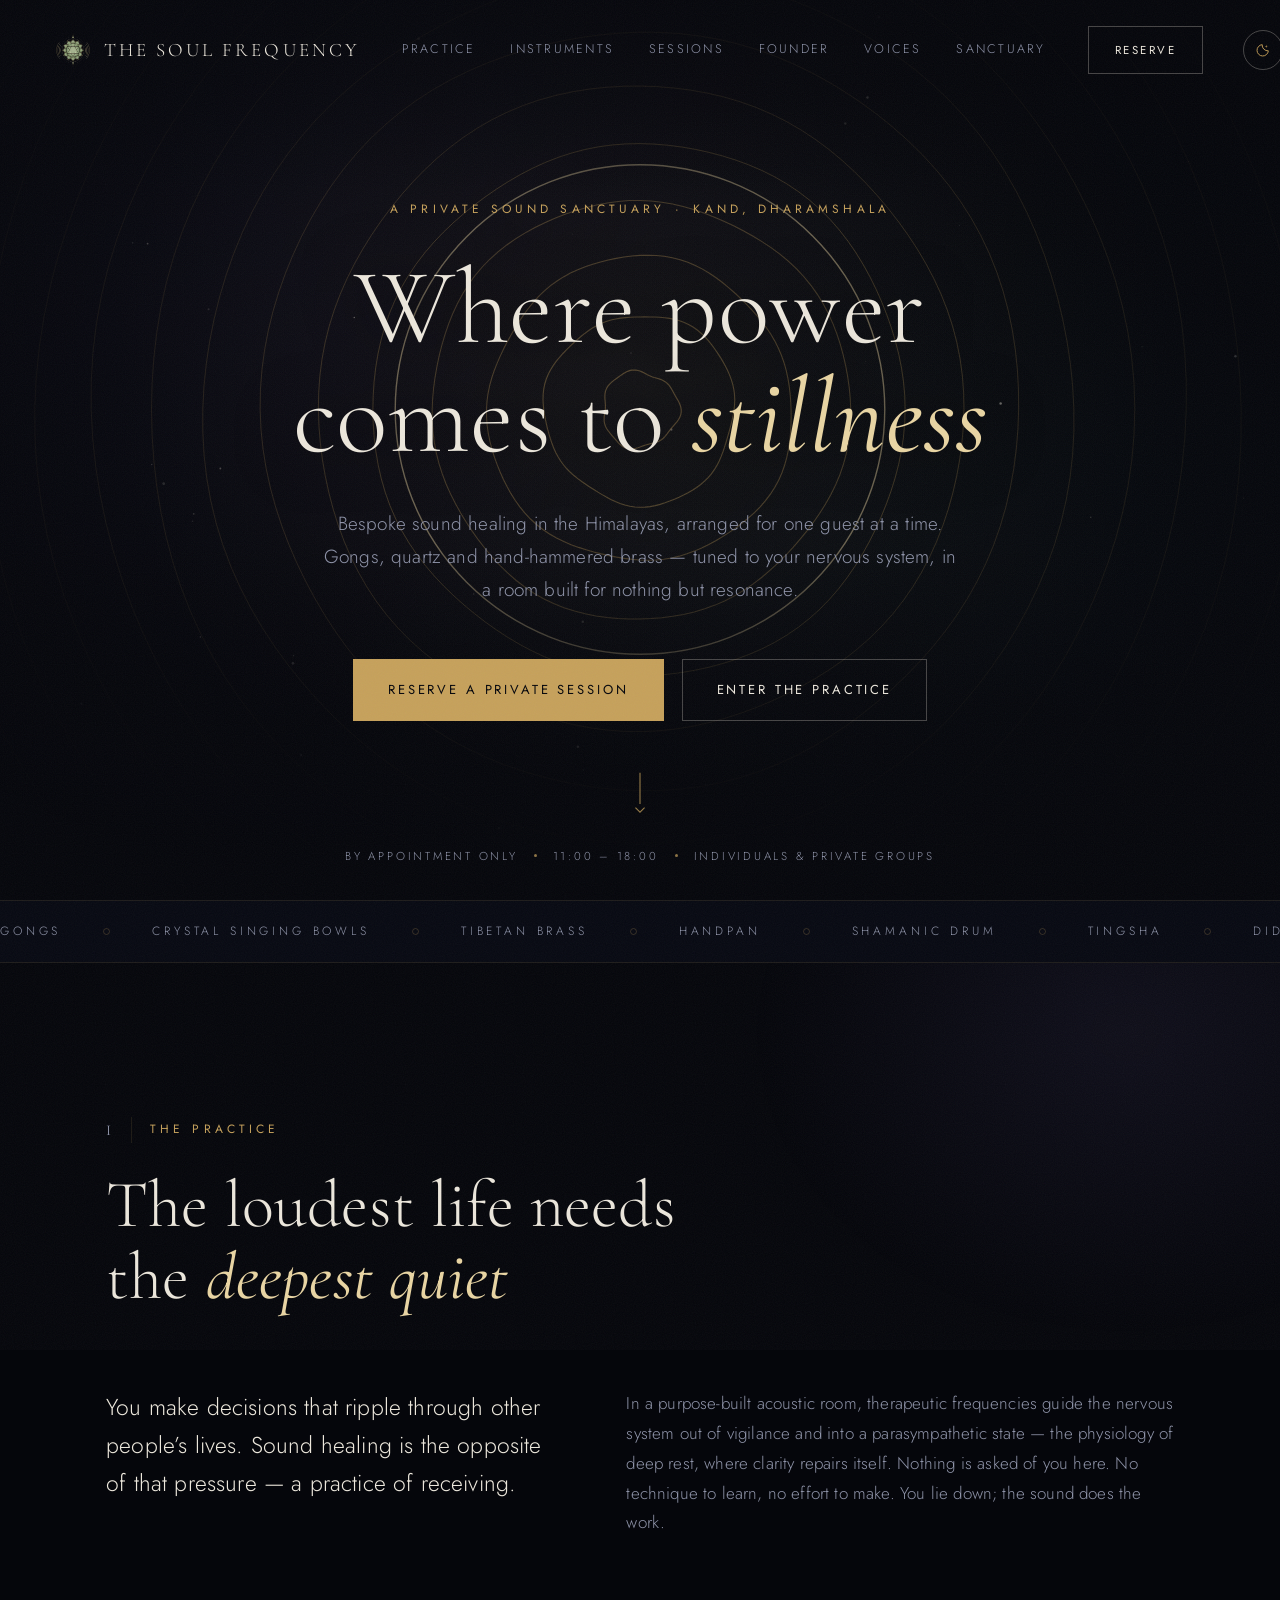
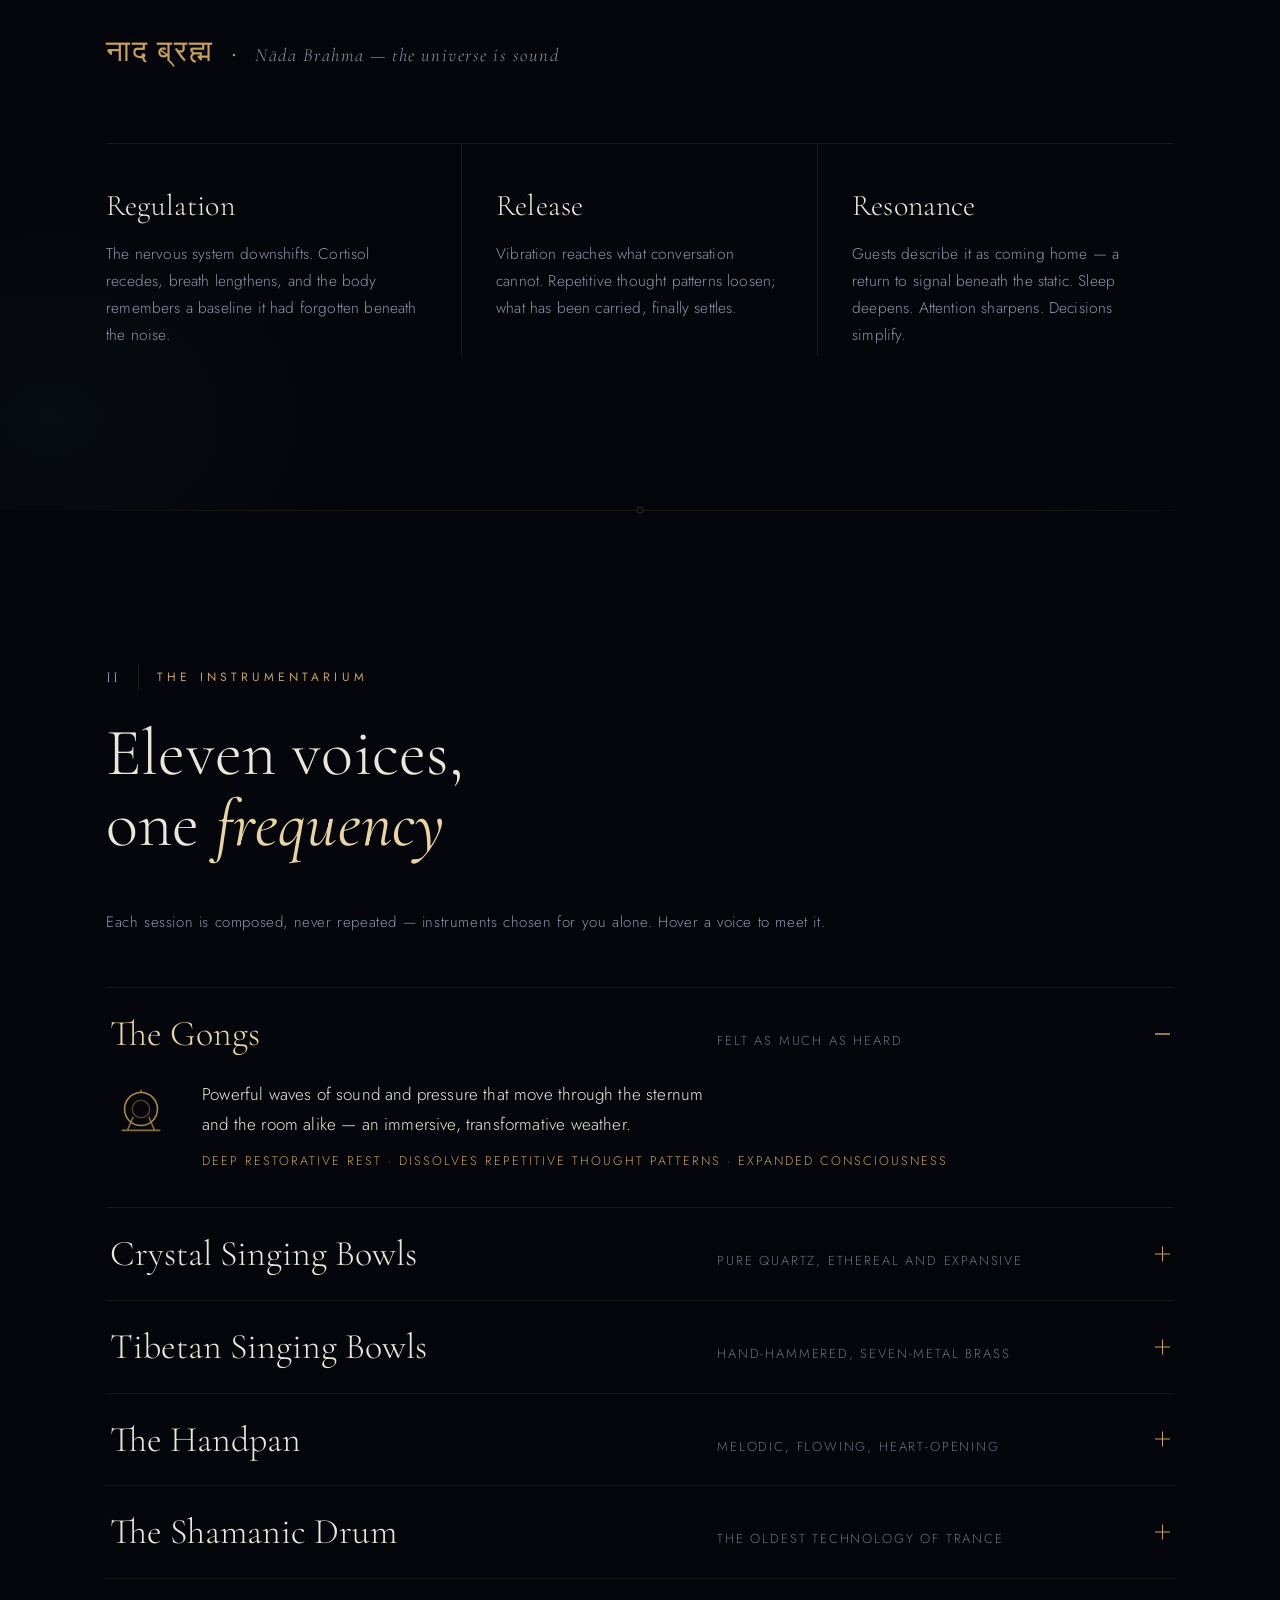
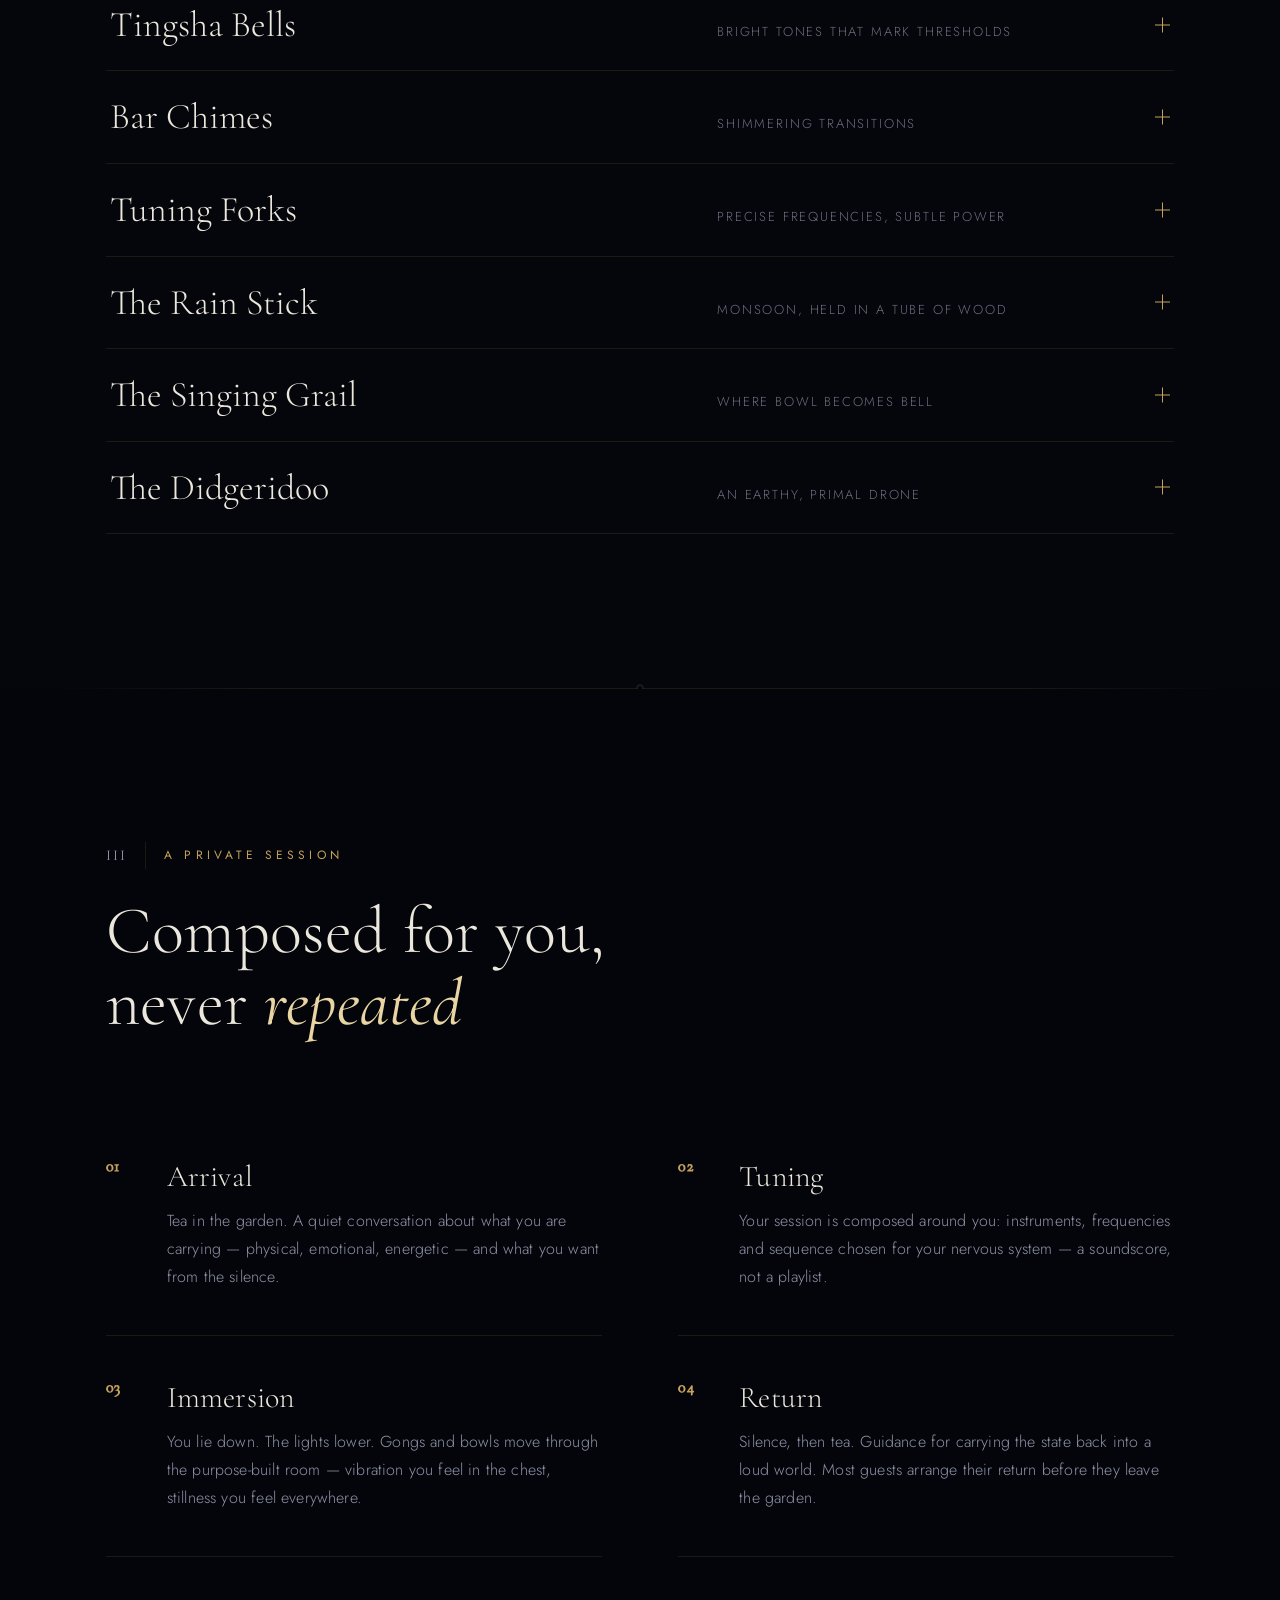
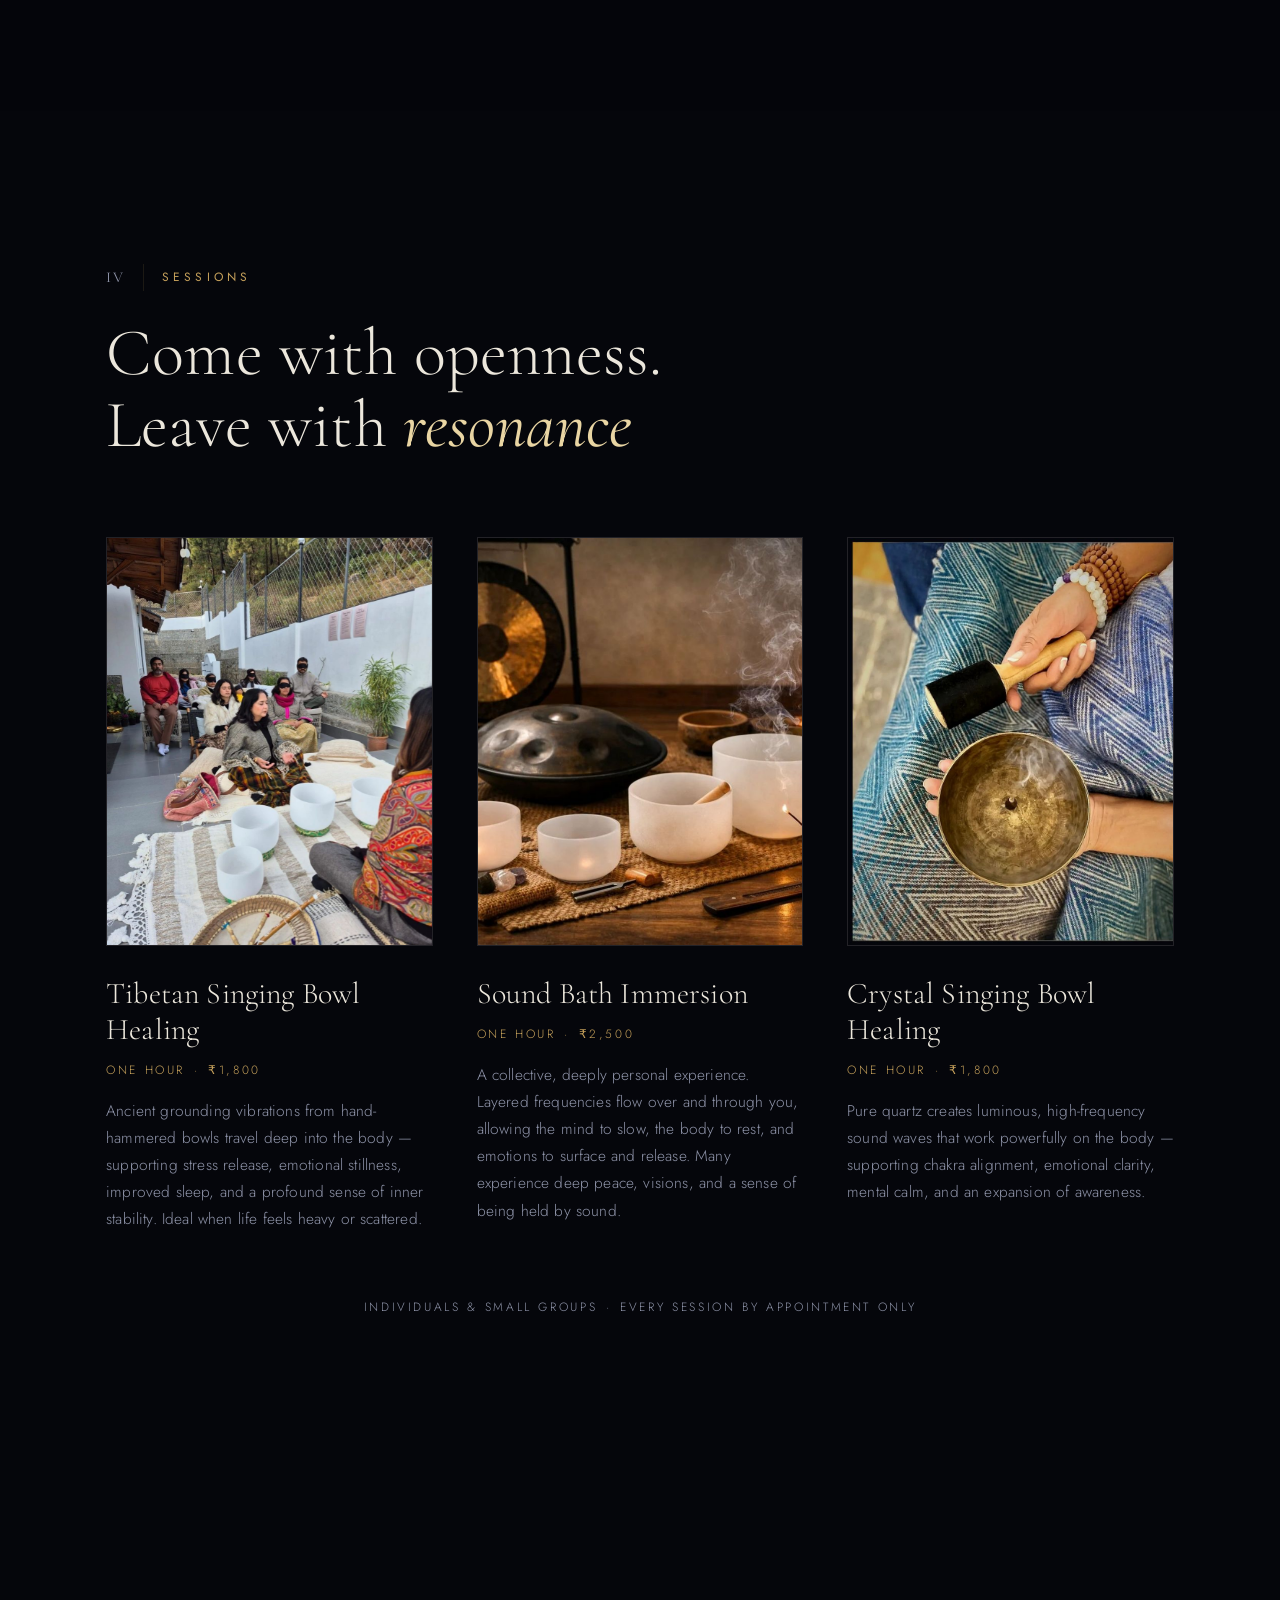
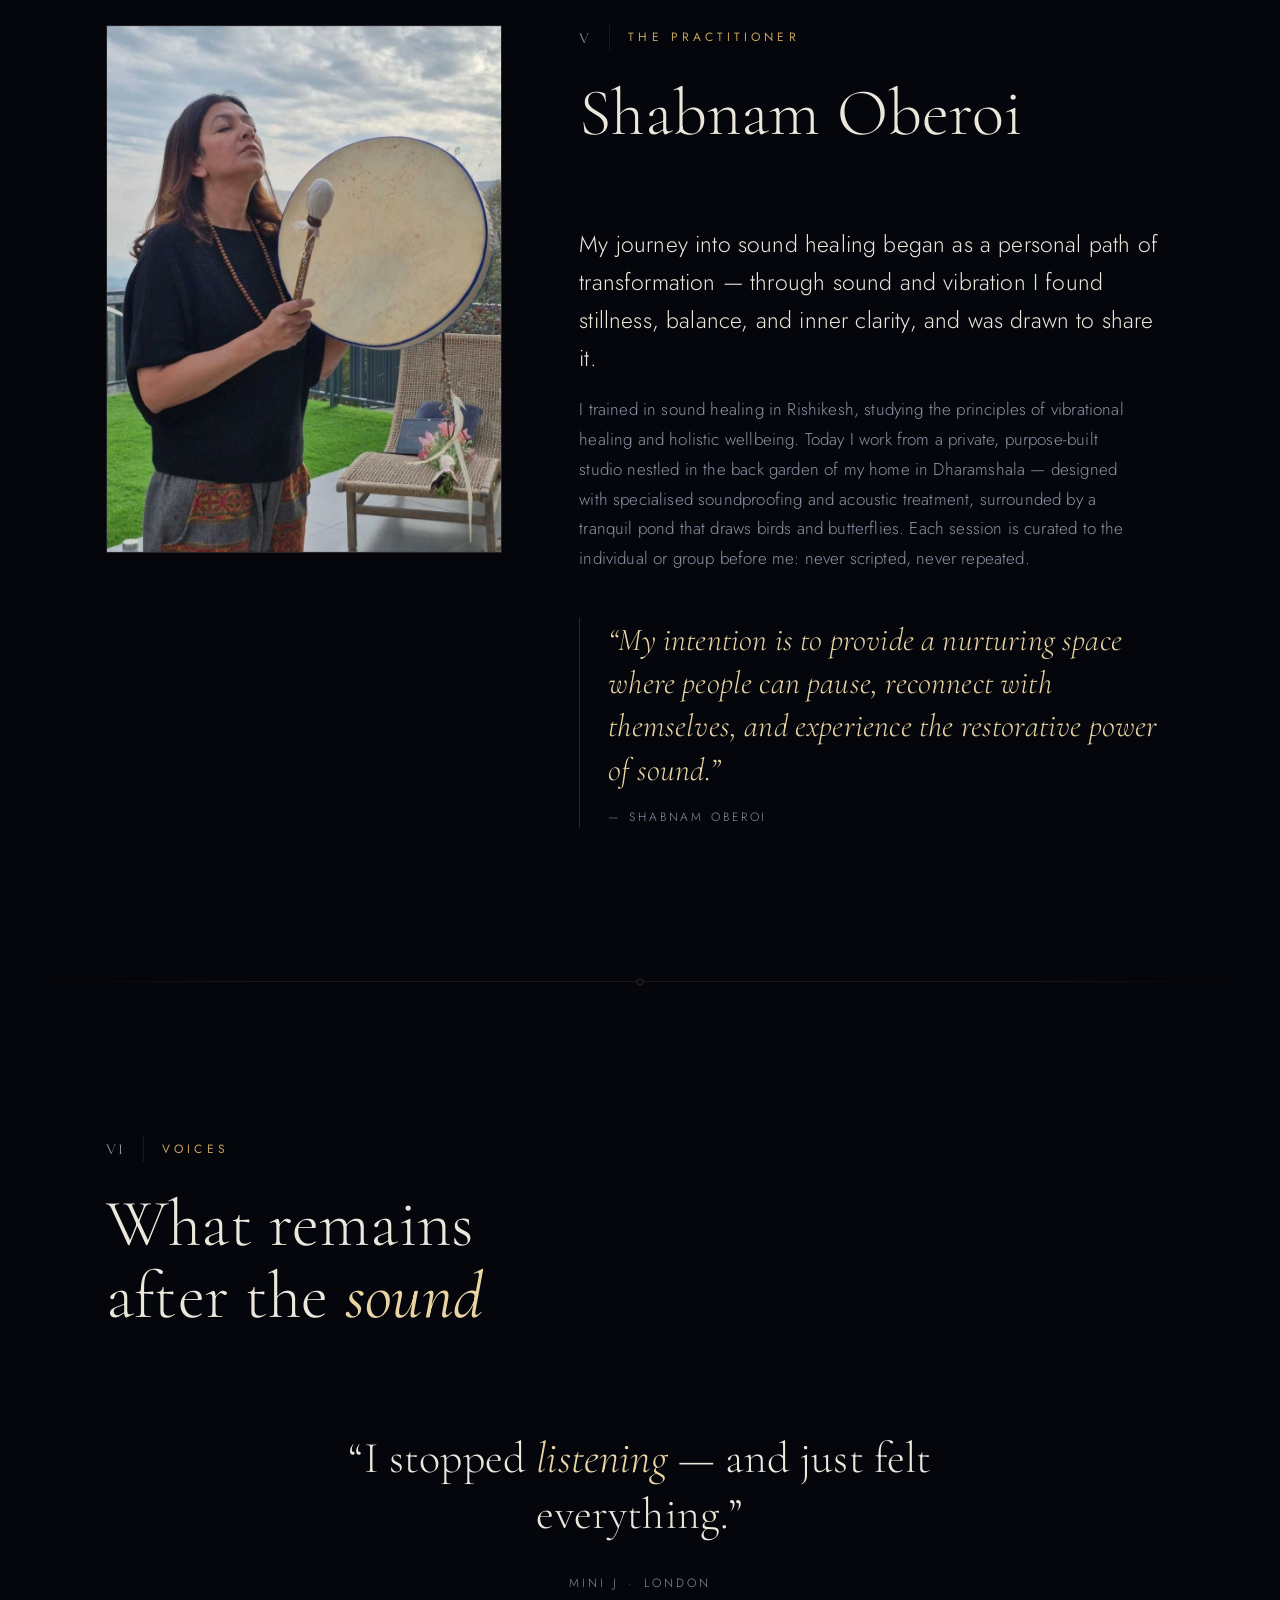
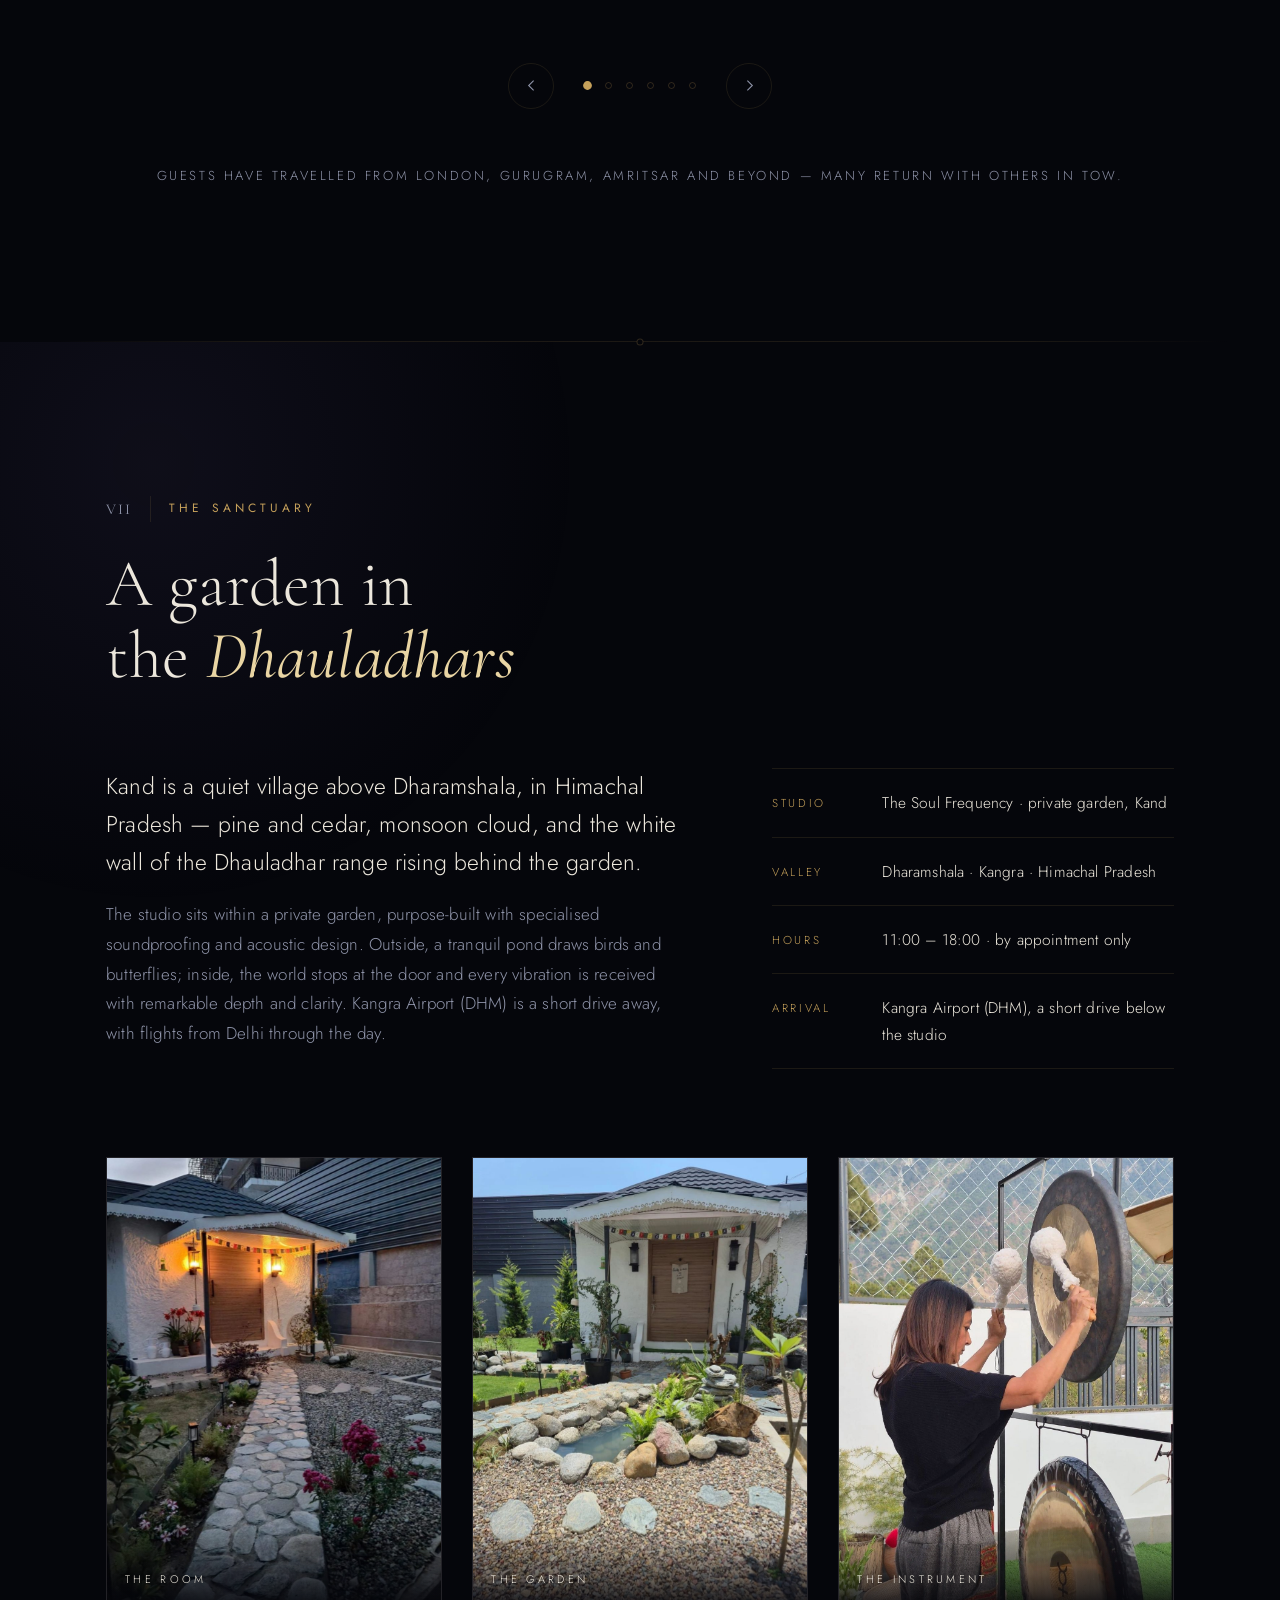
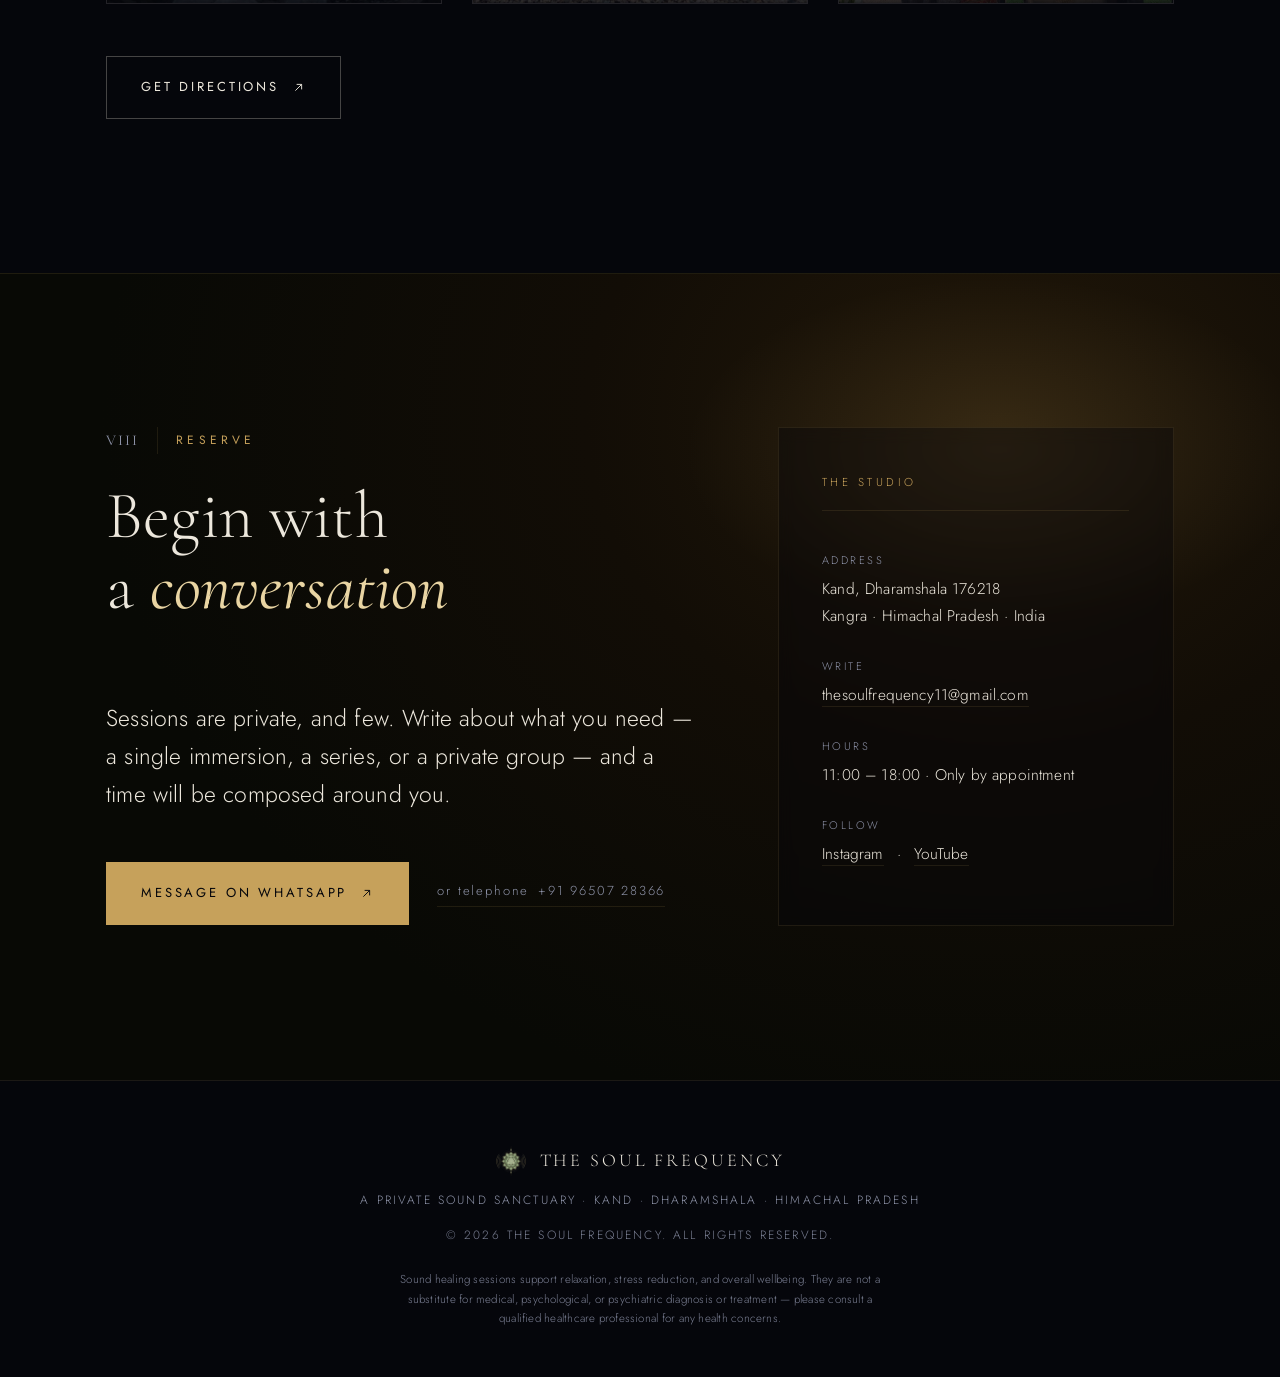
==== commit 09624739: "Day/night theme toggle: tokenized palette, morning-garden light mode, canvas recolor, persistence" ====
--- a/index.html
+++ b/index.html
@@ -12,11 +12,21 @@
   <link rel="icon" type="image/png" href="assets/opt/mandala-favicon.png">
   <link rel="apple-touch-icon" href="assets/opt/mandala-touch.png">
   <meta name="theme-color" content="#05060B">
+  <script>
+    (function () {
+      try {
+        var t = localStorage.getItem("tsf-theme");
+        if (t === "light" || t === "dark") {
+          document.documentElement.setAttribute("data-theme", t);
+        }
+      } catch (e) {}
+    })();
+  </script>
   <link rel="preload" as="font" type="font/woff2" crossorigin href="assets/fonts/CormorantGaramond-300.woff2">
   <link rel="preload" as="font" type="font/woff2" crossorigin href="assets/fonts/Jost-300.woff2">
   <link rel="preload" as="font" type="font/woff2" crossorigin href="assets/fonts/Jost-400.woff2">
   <style>
-@font-face{font-family:Cormorant Garamond;font-style:italic;font-weight:300;font-display:swap;src:url(assets/fonts/CormorantGaramond-300i.woff2) format("woff2");unicode-range:U+0000-00FF,U+0131,U+0152-0153,U+02BB-02BC,U+02C6,U+02DA,U+02DC,U+0304,U+0308,U+0329,U+2000-206F,U+20AC,U+2122,U+2191,U+2193,U+2212,U+2215,U+FEFF,U+FFFD}@font-face{font-family:Cormorant Garamond;font-style:italic;font-weight:400;font-display:swap;src:url(assets/fonts/CormorantGaramond-400i.woff2) format("woff2");unicode-range:U+0000-00FF,U+0131,U+0152-0153,U+02BB-02BC,U+02C6,U+02DA,U+02DC,U+0304,U+0308,U+0329,U+2000-206F,U+20AC,U+2122,U+2191,U+2193,U+2212,U+2215,U+FEFF,U+FFFD}@font-face{font-family:Cormorant Garamond;font-style:normal;font-weight:300;font-display:swap;src:url(assets/fonts/CormorantGaramond-300.woff2) format("woff2");unicode-range:U+0000-00FF,U+0131,U+0152-0153,U+02BB-02BC,U+02C6,U+02DA,U+02DC,U+0304,U+0308,U+0329,U+2000-206F,U+20AC,U+2122,U+2191,U+2193,U+2212,U+2215,U+FEFF,U+FFFD}@font-face{font-family:Cormorant Garamond;font-style:normal;font-weight:400;font-display:swap;src:url(assets/fonts/CormorantGaramond-400.woff2) format("woff2");unicode-range:U+0000-00FF,U+0131,U+0152-0153,U+02BB-02BC,U+02C6,U+02DA,U+02DC,U+0304,U+0308,U+0329,U+2000-206F,U+20AC,U+2122,U+2191,U+2193,U+2212,U+2215,U+FEFF,U+FFFD}@font-face{font-family:Jost;font-style:normal;font-weight:300;font-display:swap;src:url(assets/fonts/Jost-300.woff2) format("woff2");unicode-range:U+0000-00FF,U+0131,U+0152-0153,U+02BB-02BC,U+02C6,U+02DA,U+02DC,U+0304,U+0308,U+0329,U+2000-206F,U+20AC,U+2122,U+2191,U+2193,U+2212,U+2215,U+FEFF,U+FFFD}@font-face{font-family:Jost;font-style:normal;font-weight:400;font-display:swap;src:url(assets/fonts/Jost-400.woff2) format("woff2");unicode-range:U+0000-00FF,U+0131,U+0152-0153,U+02BB-02BC,U+02C6,U+02DA,U+02DC,U+0304,U+0308,U+0329,U+2000-206F,U+20AC,U+2122,U+2191,U+2193,U+2212,U+2215,U+FEFF,U+FFFD}:root{--void: #05060B;--veil: #0C1020;--veil-2: #10152A;--brass: #C6A15B;--candlelight: #E9D5A3;--moonlight: #ECE7DC;--mist: #8E93A8;--hairline: rgba(198, 161, 91, .22);--hairline-dim: rgba(198, 161, 91, .12);--ink-on-light: #1A1509;--font-display: "Cormorant Garamond", "Times New Roman", serif;--font-body: "Jost", "Century Gothic", "Segoe UI", sans-serif;--wrap: 1180px;--gutter: clamp(20px, 5vw, 56px);--section-pad: clamp(88px, 12vw, 168px);--ease-out: cubic-bezier(.22, 1, .36, 1);--dur: .9s}*,*:before,*:after{box-sizing:border-box}html{scroll-behavior:smooth}body{margin:0;background:var(--void);color:var(--moonlight);font-family:var(--font-body);font-weight:300;font-size:17px;line-height:1.75;letter-spacing:.01em;-webkit-font-smoothing:antialiased;overflow-x:hidden}img,svg{display:block}a{color:inherit;text-decoration:none}button{font:inherit;color:inherit;background:none;border:0;cursor:pointer}::selection{background:#c6a15b52;color:#fff}.skip-link{position:fixed;top:-100px;left:16px;z-index:200;padding:10px 18px;background:var(--brass);color:var(--void);font-size:13px;letter-spacing:.12em;text-transform:uppercase;transition:top .3s}.skip-link:focus{top:16px}:focus-visible{outline:1.5px solid var(--brass);outline-offset:4px}.grain{position:fixed;inset:-50%;z-index:90;pointer-events:none;background-image:url("data:image/svg+xml,%3Csvg xmlns='http://www.w3.org/2000/svg' width='300' height='300'%3E%3Cfilter id='n'%3E%3CfeTurbulence type='fractalNoise' baseFrequency='0.9' numOctaves='2' stitchTiles='stitch'/%3E%3C/filter%3E%3Crect width='100%25' height='100%25' filter='url(%23n)'/%3E%3C/svg%3E");opacity:.05;animation:grain-shift 1.4s steps(4) infinite}@keyframes grain-shift{0%{transform:translate(0)}25%{transform:translate(-1.5%,1%)}50%{transform:translate(1%,-1.5%)}75%{transform:translate(-1%,-1%)}to{transform:translate(0)}}h1,h2,h3,blockquote p{font-family:var(--font-display);font-weight:300;margin:0}h1{font-size:clamp(52px,8.4vw,118px);line-height:1.02;letter-spacing:.005em}h2{font-size:clamp(38px,5.2vw,68px);line-height:1.08}h3{font-size:clamp(24px,2.4vw,30px);line-height:1.2}h1 em,h2 em{font-style:italic;font-weight:400;color:var(--candlelight)}p{margin:0}.eyebrow{font-family:var(--font-body);font-size:12px;font-weight:400;letter-spacing:.34em;text-transform:uppercase;color:var(--brass);display:flex;align-items:center;gap:18px;margin:0 0 26px}.eyebrow .numeral{font-family:var(--font-display);font-size:15px;letter-spacing:.14em;color:var(--mist);padding-right:18px;border-right:1px solid var(--hairline-dim)}.lede{font-size:clamp(19px,2vw,23px);line-height:1.65;font-weight:300;color:var(--moonlight)}.body{color:var(--mist);max-width:56ch}.body+.body{margin-top:1.2em}.btn{display:inline-flex;align-items:center;gap:12px;font-family:var(--font-body);font-size:13px;font-weight:400;letter-spacing:.22em;text-transform:uppercase;padding:19px 34px;transition:all .45s var(--ease-out);white-space:nowrap}.btn svg{width:15px;height:15px;transition:transform .45s var(--ease-out)}.btn:hover svg{transform:translate(3px,-3px)}.btn-solid{background:var(--brass);color:var(--void);border:1px solid var(--brass)}.btn-solid:hover{background:var(--candlelight);border-color:var(--candlelight)}.btn-ghost{color:var(--moonlight);border:1px solid rgba(236,231,220,.28)}.btn-ghost:hover{border-color:var(--brass);color:var(--candlelight)}.nav{position:fixed;top:0;left:0;right:0;z-index:100;display:flex;align-items:center;gap:40px;padding:26px var(--gutter);transition:background .5s,padding .5s,border-color .5s;border-bottom:1px solid transparent}.nav.is-scrolled{background:#05060bd1;-webkit-backdrop-filter:blur(18px);backdrop-filter:blur(18px);border-bottom-color:var(--hairline-dim);padding-top:16px;padding-bottom:16px}.nav-brand{display:inline-flex;align-items:center;gap:14px;color:var(--moonlight);margin-right:auto}.nav-mark{width:34px;height:34px;color:var(--brass);transition:transform 1.2s var(--ease-out)}.nav-brand:hover .nav-mark{transform:rotate(120deg)}.nav-word{font-family:var(--font-display);font-size:19px;letter-spacing:.16em;text-transform:uppercase}.nav-links{display:flex;gap:clamp(18px,2.4vw,34px)}.nav-links a{position:relative;font-size:12.5px;letter-spacing:.18em;text-transform:uppercase;color:var(--mist);padding:6px 2px;transition:color .35s}.nav-links a:after{content:"";position:absolute;left:0;bottom:0;width:100%;height:1px;background:var(--brass);transform:scaleX(0);transform-origin:right;transition:transform .45s var(--ease-out)}.nav-links a:hover{color:var(--moonlight)}.nav-links a:hover:after{transform:scaleX(1);transform-origin:left}.nav-cta{padding:13px 26px;font-size:11.5px}.nav-burger{display:none;flex-direction:column;gap:7px;padding:10px;margin-right:-10px}.nav-burger span{display:block;width:26px;height:1.5px;background:var(--moonlight);transition:transform .45s var(--ease-out),opacity .3s}.nav-burger[aria-expanded=true] span:first-child{transform:translateY(4.25px) rotate(45deg)}.nav-burger[aria-expanded=true] span:last-child{transform:translateY(-4.25px) rotate(-45deg)}.mobile-menu{position:fixed;inset:0;z-index:99;background:#05060bf7;-webkit-backdrop-filter:blur(24px);backdrop-filter:blur(24px);display:flex;align-items:center;justify-content:center;opacity:0;visibility:hidden;transition:opacity .5s var(--ease-out),visibility .5s}.mobile-menu.is-open{opacity:1;visibility:visible}.mobile-menu nav{display:flex;flex-direction:column;align-items:center;gap:8px;text-align:center}.mobile-menu a{font-family:var(--font-display);font-size:clamp(32px,7vw,44px);color:var(--moonlight);padding:8px 24px;opacity:0;transform:translateY(18px);transition:opacity .6s var(--ease-out),transform .6s var(--ease-out),color .3s}.mobile-menu.is-open a{opacity:1;transform:none}.mobile-menu.is-open a:nth-child(1){transition-delay:.08s}.mobile-menu.is-open a:nth-child(2){transition-delay:.14s}.mobile-menu.is-open a:nth-child(3){transition-delay:.2s}.mobile-menu.is-open a:nth-child(4){transition-delay:.26s}.mobile-menu.is-open a:nth-child(5){transition-delay:.32s}.mobile-menu.is-open a:nth-child(6){transition-delay:.38s}.mobile-menu.is-open a:nth-child(7){transition-delay:.44s}.mobile-menu a:hover{color:var(--candlelight)}.mm-reserve{margin-top:28px;font-size:clamp(24px,5vw,32px)!important;font-style:italic;color:var(--brass)!important}.hero{position:relative;min-height:100vh;min-height:100svh;display:flex;flex-direction:column;align-items:center;justify-content:center;text-align:center;padding:140px var(--gutter) 120px;isolation:isolate}#field{position:absolute;inset:0;width:100%;height:100%;z-index:-2}.hero-veil{position:absolute;inset:0;z-index:-1;background:radial-gradient(58% 46% at 50% 44%,#05060b00,#05060b1a 46%,#05060bb8),linear-gradient(180deg,rgba(5,6,11,.55) 0%,rgba(5,6,11,0) 22%,rgba(5,6,11,0) 60%,var(--void) 100%)}.hero-inner{max-width:900px}.hero-eyebrow{justify-content:center;margin-bottom:34px}.hero-title{text-shadow:0 0 60px rgba(5,6,11,.9)}.hero-lede{margin:34px auto 0;max-width:58ch;color:var(--mist);font-size:clamp(16px,1.55vw,19px)}.hero-actions{display:flex;gap:18px;justify-content:center;flex-wrap:wrap;margin-top:52px}.hero-foot{position:absolute;bottom:34px;left:0;right:0;display:flex;justify-content:center;align-items:center;gap:16px;font-size:11.5px;letter-spacing:.24em;text-transform:uppercase;color:var(--mist)}.hero-foot .dot{width:3px;height:3px;border-radius:50%;background:var(--brass);opacity:.7}.scroll-hint{position:absolute;bottom:86px;left:50%;transform:translate(-50%);color:var(--brass);opacity:.75;transition:opacity .4s}.scroll-hint:hover{opacity:1}.scroll-hint svg{width:11px;height:42px}.scroll-hint line,.scroll-hint path{stroke:currentColor;stroke-width:1.2}.scroll-hint line{animation:hint-fall 2.6s var(--ease-out) infinite}@keyframes hint-fall{0%{transform:translateY(-8px);opacity:0}35%{opacity:1}to{transform:translateY(10px);opacity:0}}.hero-inner>*{opacity:0;transform:translateY(26px);animation:rise var(--dur) var(--ease-out) forwards}.hero-eyebrow{animation-delay:.25s}.hero-title{animation-delay:.4s}.hero-lede{animation-delay:.6s}.hero-actions{animation-delay:.8s}@keyframes rise{to{opacity:1;transform:none}}.ticker{overflow:hidden;border-top:1px solid var(--hairline-dim);border-bottom:1px solid var(--hairline-dim);padding:20px 0;background:#0c102059}.ticker-track{display:flex;align-items:center;gap:42px;width:max-content;animation:ticker-run 75s linear infinite}.ticker span{font-size:12px;font-weight:300;letter-spacing:.32em;text-transform:uppercase;color:var(--mist);white-space:nowrap}.ticker i{width:7px;height:7px;border-radius:50%;border:1px solid var(--hairline);flex:none}@keyframes ticker-run{to{transform:translate(-50%)}}.wrap{max-width:var(--wrap);margin:0 auto;padding:0 var(--gutter)}section[id]{scroll-margin-top:84px}.section{padding:var(--section-pad) 0;position:relative}.section-deep{background:#04050a}.section-head{margin-bottom:clamp(48px,6vw,84px)}.section-note{color:var(--mist);font-size:15px;letter-spacing:.04em;margin:-28px 0 52px}.hint-touch{display:none}.divide{border:0;height:1px;max-width:var(--wrap);margin:0 auto;background:linear-gradient(90deg,transparent,var(--hairline-dim) 18%,var(--hairline-dim) 82%,transparent);position:relative;overflow:visible}.divide:after{content:"";position:absolute;left:50%;top:50%;width:7px;height:7px;border-radius:50%;border:1px solid var(--hairline);background:var(--void);transform:translate(-50%,-50%)}#practice:before,#sanctuary:before{content:"";position:absolute;inset:0;pointer-events:none;z-index:0}#practice:before{background:radial-gradient(42% 38% at 88% 6%,rgba(107,91,158,.1),transparent 70%),radial-gradient(36% 30% at 4% 92%,rgba(46,95,99,.08),transparent 70%)}#sanctuary:before{background:radial-gradient(46% 40% at 12% 8%,rgba(46,95,99,.1),transparent 72%)}.section>.wrap{position:relative;z-index:1}.practice-grid{display:grid;grid-template-columns:minmax(0,5fr) minmax(0,6fr);gap:clamp(32px,5vw,72px);align-items:start}.practice-grid .body{max-width:none}.sanskrit{margin:clamp(56px,7vw,88px) 0 clamp(40px,5vw,64px);font-family:var(--font-display);font-size:clamp(22px,2.6vw,30px);color:var(--brass);letter-spacing:.06em}.sanskrit span{font-size:.62em;font-style:italic;color:var(--mist);letter-spacing:.08em}.outcomes{display:grid;grid-template-columns:repeat(3,1fr);border-top:1px solid var(--hairline-dim)}.outcome{padding:44px 34px 8px 0;border-right:1px solid var(--hairline-dim)}.outcome:last-child{border-right:0}.outcome+.outcome{padding-left:34px}.outcome h3{margin-bottom:16px}.outcome p{color:var(--mist);font-size:15.5px}.instrumentarium{list-style:none;margin:0;padding:0;border-top:1px solid var(--hairline-dim)}.ins{border-bottom:1px solid var(--hairline-dim)}.ins-row{width:100%;display:grid;grid-template-columns:minmax(0,3fr) minmax(0,2fr) 40px;align-items:baseline;gap:24px;text-align:left;padding:26px 4px;transition:padding .5s var(--ease-out)}.ins-name{font-family:var(--font-display);font-size:clamp(24px,3vw,36px);line-height:1.1;color:var(--moonlight);transition:color .4s,transform .5s var(--ease-out)}.ins-essence{font-size:13px;letter-spacing:.14em;text-transform:uppercase;color:var(--mist);opacity:.75;transition:opacity .4s}.ins-plus{position:relative;width:15px;height:15px;justify-self:end;align-self:center}.ins-plus:before,.ins-plus:after{content:"";position:absolute;left:0;top:50%;width:15px;height:1px;background:var(--brass);transform:translateY(-50%);transition:transform .5s var(--ease-out)}.ins-plus:after{transform:translateY(-50%) rotate(90deg)}.ins-row:hover .ins-name{color:var(--candlelight);transform:translate(10px)}.ins-row:hover .ins-essence{opacity:1}.ins[data-open=true] .ins-name{color:var(--candlelight)}.ins[data-open=true] .ins-plus:after{transform:translateY(-50%) rotate(0)}.ins-detail{display:grid;grid-template-rows:0fr;transition:grid-template-rows .7s var(--ease-out)}.ins-detail-inner{overflow:hidden;display:flex;gap:30px;align-items:flex-start;padding:0 4px}.ins[data-open=true] .ins-detail{grid-template-rows:1fr}.ins-glyph{width:62px;height:62px;flex:none;color:var(--brass);opacity:.85}.ins-detail p:first-of-type{color:var(--moonlight);max-width:52ch}.ins-benefit{margin-top:12px!important;font-size:12.5px!important;letter-spacing:.16em;text-transform:uppercase;color:var(--brass)!important}.ins[data-open=true] .ins-detail-inner{padding-bottom:34px}.section-deep .section-head{text-align:left}.rite{display:grid;grid-template-columns:repeat(2,1fr);gap:0 clamp(48px,6vw,96px)}.rite-step{display:flex;gap:clamp(22px,3vw,40px);padding:44px 0;border-bottom:1px solid var(--hairline-dim)}.rite-num{font-family:var(--font-display);font-size:clamp(44px,4.6vw,64px);line-height:.9;color:transparent;-webkit-text-stroke:1px var(--brass);flex:none;min-width:1.4em}.rite-step h3{margin-bottom:12px}.rite-step p{color:var(--mist);font-size:16px}.frame{margin:0;position:relative;border:1px solid var(--hairline-dim);overflow:hidden;background:var(--veil)}.frame img{width:100%;height:100%;object-fit:cover;display:block;filter:saturate(.82) contrast(1.03) brightness(.9);transition:filter .8s var(--ease-out),transform 1.2s var(--ease-out)}.frame:hover img{filter:saturate(1) contrast(1.02) brightness(1);transform:scale(1.025)}.sessions{display:grid;grid-template-columns:repeat(3,1fr);gap:clamp(28px,3.4vw,48px)}.session .frame{aspect-ratio:4 / 5}.session h3{margin-top:30px}.session-meta{margin-top:12px;font-size:12px;letter-spacing:.22em;text-transform:uppercase;color:var(--brass)}.session-desc{margin-top:16px;color:var(--mist);font-size:15.5px}.session-note{margin-top:64px;text-align:center;font-size:12px;letter-spacing:.22em;text-transform:uppercase;color:var(--mist)}.gallery{display:grid;grid-template-columns:repeat(3,1fr);gap:clamp(18px,2.4vw,32px);margin:clamp(56px,7vw,88px) 0 0}.gallery figure{aspect-ratio:3 / 4}.gallery figcaption{position:absolute;left:0;right:0;bottom:0;padding:40px 18px 14px;font-size:11px;letter-spacing:.3em;text-transform:uppercase;color:var(--moonlight);background:linear-gradient(180deg,transparent,rgba(5,6,11,.85))}.founder-photo{aspect-ratio:3 / 4;align-self:start}.founder-grid{display:grid;grid-template-columns:minmax(0,4fr) minmax(0,6fr);gap:clamp(40px,6vw,90px);align-items:center}.founder-grid .lede{margin-bottom:18px}.pull{margin:44px 0 0;padding-left:28px;border-left:1px solid var(--hairline)}.pull p{font-size:clamp(24px,2.6vw,32px);font-style:italic;line-height:1.35;color:var(--candlelight)}.pull cite{display:block;margin-top:16px;font-family:var(--font-body);font-style:normal;font-size:12px;letter-spacing:.24em;text-transform:uppercase;color:var(--mist)}.stage{max-width:860px;margin:0 auto;text-align:center;min-height:300px;display:flex;flex-direction:column}.stage-quotes{position:relative;flex:1}.quote{position:absolute;inset:0;display:flex;flex-direction:column;justify-content:center;align-items:center;gap:30px;opacity:0;transform:translateY(14px);transition:opacity .9s var(--ease-out),transform .9s var(--ease-out);pointer-events:none;padding:0 8px}.quote.is-active{opacity:1;transform:none;pointer-events:auto}.quote p{font-size:clamp(28px,3.8vw,44px);line-height:1.28}.quote em{font-style:italic;color:var(--candlelight)}.quote cite{font-family:var(--font-body);font-style:normal;font-size:12px;letter-spacing:.26em;text-transform:uppercase;color:var(--mist)}.stage-controls{display:flex;align-items:center;justify-content:center;gap:30px;margin-top:48px}.stage-btn{width:46px;height:46px;border:1px solid var(--hairline-dim);border-radius:50%;color:var(--mist);display:grid;place-items:center;transition:border-color .4s,color .4s}.stage-btn:hover{border-color:var(--brass);color:var(--candlelight)}.stage-btn svg{width:17px;height:17px}.stage-dots{display:flex;gap:14px}.stage-dot{width:7px;height:7px;border-radius:50%;border:1px solid var(--hairline);background:transparent;padding:0;transition:background .4s,border-color .4s,transform .4s}.stage-dot.is-active{background:var(--brass);border-color:var(--brass);transform:scale(1.25)}.voices-note{text-align:center;margin-top:56px;font-size:13px;letter-spacing:.2em;text-transform:uppercase;color:var(--mist)}.sanctuary-grid{display:grid;grid-template-columns:minmax(0,6fr) minmax(0,4fr);gap:clamp(36px,5vw,80px);align-items:start}.sanctuary-grid .lede{margin-bottom:18px}.sanctuary-facts{margin:0;border-top:1px solid var(--hairline-dim)}.sanctuary-facts>div{display:grid;grid-template-columns:92px 1fr;gap:18px;padding:20px 0;border-bottom:1px solid var(--hairline-dim)}.sanctuary-facts dt{font-size:11.5px;letter-spacing:.22em;text-transform:uppercase;color:var(--brass);padding-top:4px}.sanctuary-facts dd{margin:0;color:var(--moonlight);font-size:15.5px}.directions{margin-top:52px}.reserve{background:radial-gradient(70% 90% at 78% 18%,#221809,#120d06 46%,#080905);border-top:1px solid var(--hairline-dim);overflow:hidden}.reserve-glow{position:absolute;inset:0;pointer-events:none;background:radial-gradient(34% 30% at 78% 22%,rgba(198,161,91,.14),transparent 72%)}.reserve-grid{display:grid;grid-template-columns:minmax(0,6fr) minmax(0,4fr);gap:clamp(40px,6vw,96px);align-items:start;position:relative}.reserve .lede{max-width:46ch}.reserve-actions{margin-top:48px;display:flex;align-items:center;gap:28px;flex-wrap:wrap}.reserve-alt{font-size:13px;letter-spacing:.14em;color:var(--mist);border-bottom:1px solid var(--hairline-dim);padding-bottom:3px;transition:color .4s,border-color .4s}.reserve-alt:hover{color:var(--candlelight);border-color:var(--brass)}.concierge{border:1px solid var(--hairline-dim);padding:clamp(28px,3.4vw,44px);background:#05060b66;-webkit-backdrop-filter:blur(8px);backdrop-filter:blur(8px)}.concierge-title{font-size:11.5px;letter-spacing:.3em;text-transform:uppercase;color:var(--brass);margin-bottom:26px;padding-bottom:18px;border-bottom:1px solid var(--hairline-dim)}.concierge dl{margin:0}.concierge dl>div{padding:14px 0}.concierge dt{font-size:11px;letter-spacing:.22em;text-transform:uppercase;color:var(--mist);margin-bottom:6px}.concierge dd{margin:0;font-size:15.5px;line-height:1.7}.concierge a{color:var(--moonlight);border-bottom:1px solid var(--hairline-dim);transition:color .4s,border-color .4s}.concierge a:hover{color:var(--candlelight);border-color:var(--brass)}.footer{border-top:1px solid var(--hairline-dim);padding:64px 0 48px;background:var(--void)}.footer-inner{display:flex;flex-direction:column;align-items:center;gap:14px;text-align:center}.footer-brand{display:inline-flex;align-items:center;gap:14px;font-family:var(--font-display);font-size:18px;letter-spacing:.16em;text-transform:uppercase;color:var(--moonlight)}.footer-brand .nav-mark{width:30px;height:30px}.footer-line{font-size:12px;letter-spacing:.18em;text-transform:uppercase;color:var(--mist)}.footer-line.dim{color:#7a7f93}.footer-line.disclaimer{text-transform:none;letter-spacing:.02em;max-width:72ch;margin:10px auto 0;line-height:1.7;font-size:11.5px}.reveal{opacity:0;transform:translateY(28px);transition:opacity var(--dur) var(--ease-out),transform var(--dur) var(--ease-out);transition-delay:var(--reveal-delay, 0s)}.reveal.is-visible{opacity:1;transform:none}@media(max-width:1020px){.practice-grid,.sanctuary-grid,.reserve-grid,.founder-grid{grid-template-columns:1fr}.founder-photo{max-width:460px}.outcomes{grid-template-columns:1fr}.outcome{border-right:0;border-bottom:1px solid var(--hairline-dim);padding:34px 0}.outcome+.outcome{padding-left:0}.rite{grid-template-columns:1fr}.sessions{grid-template-columns:1fr;max-width:560px;margin:0 auto}.gallery{grid-template-columns:1fr 1fr}.gallery figure:first-child{grid-column:1 / -1;aspect-ratio:16 / 10}}@media(max-width:860px){.nav-links,.nav-cta{display:none}.nav-burger{display:flex}body.menu-open{overflow:hidden}.nav{gap:20px}.nav-word{font-size:15px;letter-spacing:.11em;white-space:nowrap}.nav-mark{width:28px;height:28px}.hero{padding-top:120px}.hero-foot{display:none}.scroll-hint{bottom:28px}.hero-title br{display:none}.hero-title{font-size:clamp(44px,11.8vw,56px)}.btn{padding:16px 24px;font-size:12px;letter-spacing:.16em}.btn svg{display:none}.ins-row{grid-template-columns:1fr 30px}.ins-essence{display:none}.ins-name{font-size:clamp(22px,6vw,30px)}.ins-glyph{width:48px;height:48px}.ins-detail-inner{gap:20px}.gallery{grid-template-columns:1fr}.gallery figure:first-child{grid-column:auto;aspect-ratio:4 / 5}.rite-step{padding:34px 0}.quote{position:relative}.stage-quotes{display:flex;flex-direction:column}.quote:not(.is-active){display:none}.stage{min-height:0}.hint-desktop{display:none}.hint-touch{display:inline}}@media(max-width:860px)and (orientation:landscape)and (max-height:520px){.hero{padding-top:92px;padding-bottom:72px}.hero-eyebrow{margin-bottom:16px;font-size:10.5px;letter-spacing:.26em}.hero-title{font-size:clamp(34px,9.5vw,46px)}.hero-lede{font-size:14px;line-height:1.55;margin-top:16px}.hero-actions{margin-top:24px;gap:12px}.btn{padding:13px 22px;font-size:11px;letter-spacing:.14em}.scroll-hint{display:none}}@media(prefers-reduced-motion:reduce){html{scroll-behavior:auto}.grain,.ticker-track,.scroll-hint line,.founder-mark svg{animation:none!important}.hero-inner>*,.reveal{animation:none!important;opacity:1!important;transform:none!important;transition:none!important}.quote{transition:none}}
+@font-face{font-family:Cormorant Garamond;font-style:italic;font-weight:300;font-display:swap;src:url(assets/fonts/CormorantGaramond-300i.woff2) format("woff2");unicode-range:U+0000-00FF,U+0131,U+0152-0153,U+02BB-02BC,U+02C6,U+02DA,U+02DC,U+0304,U+0308,U+0329,U+2000-206F,U+20AC,U+2122,U+2191,U+2193,U+2212,U+2215,U+FEFF,U+FFFD}@font-face{font-family:Cormorant Garamond;font-style:italic;font-weight:400;font-display:swap;src:url(assets/fonts/CormorantGaramond-400i.woff2) format("woff2");unicode-range:U+0000-00FF,U+0131,U+0152-0153,U+02BB-02BC,U+02C6,U+02DA,U+02DC,U+0304,U+0308,U+0329,U+2000-206F,U+20AC,U+2122,U+2191,U+2193,U+2212,U+2215,U+FEFF,U+FFFD}@font-face{font-family:Cormorant Garamond;font-style:normal;font-weight:300;font-display:swap;src:url(assets/fonts/CormorantGaramond-300.woff2) format("woff2");unicode-range:U+0000-00FF,U+0131,U+0152-0153,U+02BB-02BC,U+02C6,U+02DA,U+02DC,U+0304,U+0308,U+0329,U+2000-206F,U+20AC,U+2122,U+2191,U+2193,U+2212,U+2215,U+FEFF,U+FFFD}@font-face{font-family:Cormorant Garamond;font-style:normal;font-weight:400;font-display:swap;src:url(assets/fonts/CormorantGaramond-400.woff2) format("woff2");unicode-range:U+0000-00FF,U+0131,U+0152-0153,U+02BB-02BC,U+02C6,U+02DA,U+02DC,U+0304,U+0308,U+0329,U+2000-206F,U+20AC,U+2122,U+2191,U+2193,U+2212,U+2215,U+FEFF,U+FFFD}@font-face{font-family:Jost;font-style:normal;font-weight:300;font-display:swap;src:url(assets/fonts/Jost-300.woff2) format("woff2");unicode-range:U+0000-00FF,U+0131,U+0152-0153,U+02BB-02BC,U+02C6,U+02DA,U+02DC,U+0304,U+0308,U+0329,U+2000-206F,U+20AC,U+2122,U+2191,U+2193,U+2212,U+2215,U+FEFF,U+FFFD}@font-face{font-family:Jost;font-style:normal;font-weight:400;font-display:swap;src:url(assets/fonts/Jost-400.woff2) format("woff2");unicode-range:U+0000-00FF,U+0131,U+0152-0153,U+02BB-02BC,U+02C6,U+02DA,U+02DC,U+0304,U+0308,U+0329,U+2000-206F,U+20AC,U+2122,U+2191,U+2193,U+2212,U+2215,U+FEFF,U+FFFD}:root{--void: #05060B;--void-rgb: 5, 6, 11;--veil: #0C1020;--deep-bg: #04050A;--brass: #C6A15B;--brass-rgb: 198, 161, 91;--brass-hover: #E9D5A3;--candlelight: #E9D5A3;--moonlight: #ECE7DC;--mist: #8E93A8;--hairline: rgba(198, 161, 91, .22);--hairline-dim: rgba(198, 161, 91, .12);--ink-on-light: #1A1509;--btn-ink: #05060B;--footer-dim: #7A7F93;--ghost-border: rgba(236, 231, 220, .28);--ghost-ink: #ECE7DC;--nav-scrolled-bg: rgba(5, 6, 11, .82);--menu-bg: rgba(5, 6, 11, .97);--ticker-bg: rgba(12, 16, 32, .35);--panel-bg: rgba(5, 6, 11, .4);--caption-grad: rgba(5, 6, 11, .85);--title-shadow: 0 0 60px rgba(5, 6, 11, .9);--hero-veil: radial-gradient(58% 46% at 50% 44%, rgba(5, 6, 11, 0) 0%, rgba(5, 6, 11, .1) 46%, rgba(5, 6, 11, .72) 100%), linear-gradient(180deg, rgba(5, 6, 11, .55) 0%, rgba(5, 6, 11, 0) 22%, rgba(5, 6, 11, 0) 60%, rgba(5, 6, 11, 1) 100%);--reserve-bg: radial-gradient(70% 90% at 78% 18%, #221809 0%, #120D06 46%, #080905 100%);--reserve-glow: radial-gradient(34% 30% at 78% 22%, rgba(198, 161, 91, .14), transparent 72%);--aurora-1: rgba(107, 91, 158, .1);--aurora-2: rgba(46, 95, 99, .08);--aurora-3: rgba(107, 91, 158, .1);--frame-filter: var(--frame-filter);--frame-filter-hover: saturate(1) contrast(1.02) brightness(1);color-scheme:dark}[data-theme=light]{--void: #F5F1E7;--void-rgb: 245, 241, 231;--veil: #ECE6D7;--deep-bg: #F1ECE0;--brass: #8F6D2E;--brass-rgb: 143, 109, 46;--brass-hover: #A8823F;--candlelight: #7A5A22;--moonlight: #23201A;--mist: #6E6A5C;--hairline: rgba(143, 109, 46, .32);--hairline-dim: rgba(143, 109, 46, .18);--btn-ink: #F7F3EA;--footer-dim: #71695A;--ghost-border: rgba(35, 32, 26, .26);--ghost-ink: #23201A;--nav-scrolled-bg: rgba(245, 241, 231, .86);--menu-bg: rgba(245, 241, 231, .97);--ticker-bg: rgba(226, 218, 202, .5);--panel-bg: rgba(255, 252, 245, .55);--caption-grad: rgba(20, 17, 12, .72);--title-shadow: 0 0 60px rgba(255, 250, 240, .9);--hero-veil: radial-gradient(58% 46% at 50% 44%, rgba(245, 241, 231, 0) 0%, rgba(245, 241, 231, .08) 46%, rgba(245, 241, 231, .66) 100%), linear-gradient(180deg, rgba(245, 241, 231, .5) 0%, rgba(245, 241, 231, 0) 22%, rgba(245, 241, 231, 0) 60%, rgba(245, 241, 231, 1) 100%);--reserve-bg: radial-gradient(70% 90% at 78% 18%, #F0E6CF 0%, #EFE7D4 46%, #EAE1CC 100%);--reserve-glow: radial-gradient(34% 30% at 78% 22%, rgba(168, 130, 63, .16), transparent 72%);--aurora-1: rgba(107, 91, 158, .07);--aurora-2: rgba(46, 95, 99, .06);--aurora-3: rgba(107, 91, 158, .07);--frame-filter: saturate(.94) contrast(1.01) brightness(1.02);--frame-filter-hover: saturate(1.02) contrast(1) brightness(1.04);color-scheme:light}:root{--font-display: "Cormorant Garamond", "Times New Roman", serif;--font-body: "Jost", "Century Gothic", "Segoe UI", sans-serif;--wrap: 1180px;--gutter: clamp(20px, 5vw, 56px);--section-pad: clamp(88px, 12vw, 168px);--ease-out: cubic-bezier(.22, 1, .36, 1);--dur: .9s}*,*:before,*:after{box-sizing:border-box}html{scroll-behavior:smooth}body{margin:0;background:var(--void);color:var(--moonlight);font-family:var(--font-body);font-weight:300;font-size:17px;line-height:1.75;letter-spacing:.01em;-webkit-font-smoothing:antialiased;overflow-x:hidden}img,svg{display:block}a{color:inherit;text-decoration:none}button{font:inherit;color:inherit;background:none;border:0;cursor:pointer}::selection{background:#c6a15b52;color:#fff}.skip-link{position:fixed;top:-100px;left:16px;z-index:200;padding:10px 18px;background:var(--brass);color:var(--btn-ink);font-size:13px;letter-spacing:.12em;text-transform:uppercase;transition:top .3s}.skip-link:focus{top:16px}:focus-visible{outline:1.5px solid var(--brass);outline-offset:4px}.grain{position:fixed;inset:-50%;z-index:90;pointer-events:none;background-image:url("data:image/svg+xml,%3Csvg xmlns='http://www.w3.org/2000/svg' width='300' height='300'%3E%3Cfilter id='n'%3E%3CfeTurbulence type='fractalNoise' baseFrequency='0.9' numOctaves='2' stitchTiles='stitch'/%3E%3C/filter%3E%3Crect width='100%25' height='100%25' filter='url(%23n)'/%3E%3C/svg%3E");opacity:.05;animation:grain-shift 1.4s steps(4) infinite}@keyframes grain-shift{0%{transform:translate(0)}25%{transform:translate(-1.5%,1%)}50%{transform:translate(1%,-1.5%)}75%{transform:translate(-1%,-1%)}to{transform:translate(0)}}h1,h2,h3,blockquote p{font-family:var(--font-display);font-weight:300;margin:0}h1{font-size:clamp(52px,8.4vw,118px);line-height:1.02;letter-spacing:.005em}h2{font-size:clamp(38px,5.2vw,68px);line-height:1.08}h3{font-size:clamp(24px,2.4vw,30px);line-height:1.2}h1 em,h2 em{font-style:italic;font-weight:400;color:var(--candlelight)}p{margin:0}.eyebrow{font-family:var(--font-body);font-size:12px;font-weight:400;letter-spacing:.34em;text-transform:uppercase;color:var(--brass);display:flex;align-items:center;gap:18px;margin:0 0 26px}.eyebrow .numeral{font-family:var(--font-display);font-size:15px;letter-spacing:.14em;color:var(--mist);padding-right:18px;border-right:1px solid var(--hairline-dim)}.lede{font-size:clamp(19px,2vw,23px);line-height:1.65;font-weight:300;color:var(--moonlight)}.body{color:var(--mist);max-width:56ch}.body+.body{margin-top:1.2em}.btn{display:inline-flex;align-items:center;gap:12px;font-family:var(--font-body);font-size:13px;font-weight:400;letter-spacing:.22em;text-transform:uppercase;padding:19px 34px;transition:all .45s var(--ease-out);white-space:nowrap}.btn svg{width:15px;height:15px;transition:transform .45s var(--ease-out)}.btn:hover svg{transform:translate(3px,-3px)}.btn-solid{background:var(--brass);color:var(--btn-ink);border:1px solid var(--brass)}.btn-solid:hover{background:var(--brass-hover);border-color:var(--brass-hover)}.btn-ghost{color:var(--ghost-ink);border:1px solid var(--ghost-border)}.btn-ghost:hover{border-color:var(--brass);color:var(--candlelight)}body,.nav,.ticker,.section-deep,.reserve,.footer,.concierge,.frame,.divide,.mobile-menu{transition-property:background-color,background,color,border-color;transition-duration:.6s;transition-timing-function:ease}.frame img{will-change:filter}.theme-toggle{flex:none;width:40px;height:40px;display:grid;place-items:center;border:1px solid var(--ghost-border);border-radius:50%;color:var(--brass);transition:border-color .4s,color .4s,transform .6s var(--ease-out)}.theme-toggle:hover{border-color:var(--brass);transform:rotate(30deg)}.theme-toggle svg{width:16px;height:16px}.theme-toggle .ico-sun{display:none}[data-theme=light] .theme-toggle .ico-sun{display:block}[data-theme=light] .theme-toggle .ico-moon{display:none}.nav{position:fixed;top:0;left:0;right:0;z-index:100;display:flex;align-items:center;gap:40px;padding:26px var(--gutter);transition:background .5s,padding .5s,border-color .5s;border-bottom:1px solid transparent}.nav.is-scrolled{background:var(--nav-scrolled-bg);-webkit-backdrop-filter:blur(18px);backdrop-filter:blur(18px);border-bottom-color:var(--hairline-dim);padding-top:16px;padding-bottom:16px}.nav-brand{display:inline-flex;align-items:center;gap:14px;color:var(--moonlight);margin-right:auto}.nav-mark{width:34px;height:34px;color:var(--brass);transition:transform 1.2s var(--ease-out)}.nav-brand:hover .nav-mark{transform:rotate(120deg)}.nav-word{font-family:var(--font-display);font-size:19px;letter-spacing:.16em;text-transform:uppercase}.nav-links{display:flex;gap:clamp(18px,2.4vw,34px)}.nav-links a{position:relative;font-size:12.5px;letter-spacing:.18em;text-transform:uppercase;color:var(--mist);padding:6px 2px;transition:color .35s}.nav-links a:after{content:"";position:absolute;left:0;bottom:0;width:100%;height:1px;background:var(--brass);transform:scaleX(0);transform-origin:right;transition:transform .45s var(--ease-out)}.nav-links a:hover{color:var(--moonlight)}.nav-links a:hover:after{transform:scaleX(1);transform-origin:left}.nav-cta{padding:13px 26px;font-size:11.5px}.nav-burger{display:none;flex-direction:column;gap:7px;padding:10px;margin-right:-10px}.nav-burger span{display:block;width:26px;height:1.5px;background:var(--moonlight);transition:transform .45s var(--ease-out),opacity .3s}.nav-burger[aria-expanded=true] span:first-child{transform:translateY(4.25px) rotate(45deg)}.nav-burger[aria-expanded=true] span:last-child{transform:translateY(-4.25px) rotate(-45deg)}.mobile-menu{position:fixed;inset:0;z-index:99;background:var(--menu-bg);-webkit-backdrop-filter:blur(24px);backdrop-filter:blur(24px);display:flex;align-items:center;justify-content:center;opacity:0;visibility:hidden;transition:opacity .5s var(--ease-out),visibility .5s}.mobile-menu.is-open{opacity:1;visibility:visible}.mobile-menu nav{display:flex;flex-direction:column;align-items:center;gap:8px;text-align:center}.mobile-menu a{font-family:var(--font-display);font-size:clamp(32px,7vw,44px);color:var(--moonlight);padding:8px 24px;opacity:0;transform:translateY(18px);transition:opacity .6s var(--ease-out),transform .6s var(--ease-out),color .3s}.mobile-menu.is-open a{opacity:1;transform:none}.mobile-menu.is-open a:nth-child(1){transition-delay:.08s}.mobile-menu.is-open a:nth-child(2){transition-delay:.14s}.mobile-menu.is-open a:nth-child(3){transition-delay:.2s}.mobile-menu.is-open a:nth-child(4){transition-delay:.26s}.mobile-menu.is-open a:nth-child(5){transition-delay:.32s}.mobile-menu.is-open a:nth-child(6){transition-delay:.38s}.mobile-menu.is-open a:nth-child(7){transition-delay:.44s}.mobile-menu a:hover{color:var(--candlelight)}.mm-reserve{margin-top:28px;font-size:clamp(24px,5vw,32px)!important;font-style:italic;color:var(--brass)!important}.hero{position:relative;min-height:100vh;min-height:100svh;display:flex;flex-direction:column;align-items:center;justify-content:center;text-align:center;padding:140px var(--gutter) 120px;isolation:isolate}#field{position:absolute;inset:0;width:100%;height:100%;z-index:-2}.hero-veil{position:absolute;inset:0;z-index:-1;background:var(--hero-veil)}.hero-inner{max-width:900px}.hero-eyebrow{justify-content:center;margin-bottom:34px}.hero-title{text-shadow:var(--title-shadow)}.hero-lede{margin:34px auto 0;max-width:58ch;color:var(--mist);font-size:clamp(16px,1.55vw,19px)}.hero-actions{display:flex;gap:18px;justify-content:center;flex-wrap:wrap;margin-top:52px}.hero-foot{position:absolute;bottom:34px;left:0;right:0;display:flex;justify-content:center;align-items:center;gap:16px;font-size:11.5px;letter-spacing:.24em;text-transform:uppercase;color:var(--mist)}.hero-foot .dot{width:3px;height:3px;border-radius:50%;background:var(--brass);opacity:.7}.scroll-hint{position:absolute;bottom:86px;left:50%;transform:translate(-50%);color:var(--brass);opacity:.75;transition:opacity .4s}.scroll-hint:hover{opacity:1}.scroll-hint svg{width:11px;height:42px}.scroll-hint line,.scroll-hint path{stroke:currentColor;stroke-width:1.2}.scroll-hint line{animation:hint-fall 2.6s var(--ease-out) infinite}@keyframes hint-fall{0%{transform:translateY(-8px);opacity:0}35%{opacity:1}to{transform:translateY(10px);opacity:0}}.hero-inner>*{opacity:0;transform:translateY(26px);animation:rise var(--dur) var(--ease-out) forwards}.hero-eyebrow{animation-delay:.25s}.hero-title{animation-delay:.4s}.hero-lede{animation-delay:.6s}.hero-actions{animation-delay:.8s}@keyframes rise{to{opacity:1;transform:none}}.ticker{overflow:hidden;border-top:1px solid var(--hairline-dim);border-bottom:1px solid var(--hairline-dim);padding:20px 0;background:var(--ticker-bg)}.ticker-track{display:flex;align-items:center;gap:42px;width:max-content;animation:ticker-run 75s linear infinite}.ticker span{font-size:12px;font-weight:300;letter-spacing:.32em;text-transform:uppercase;color:var(--mist);white-space:nowrap}.ticker i{width:7px;height:7px;border-radius:50%;border:1px solid var(--hairline);flex:none}@keyframes ticker-run{to{transform:translate(-50%)}}.wrap{max-width:var(--wrap);margin:0 auto;padding:0 var(--gutter)}section[id]{scroll-margin-top:84px}.section{padding:var(--section-pad) 0;position:relative}.section-deep{background:var(--deep-bg)}.section-head{margin-bottom:clamp(48px,6vw,84px)}.section-note{color:var(--mist);font-size:15px;letter-spacing:.04em;margin:-28px 0 52px}.hint-touch{display:none}.divide{border:0;height:1px;max-width:var(--wrap);margin:0 auto;background:linear-gradient(90deg,transparent,var(--hairline-dim) 18%,var(--hairline-dim) 82%,transparent);position:relative;overflow:visible}.divide:after{content:"";position:absolute;left:50%;top:50%;width:7px;height:7px;border-radius:50%;border:1px solid var(--hairline);background:var(--deep-bg);transform:translate(-50%,-50%)}#practice:before,#sanctuary:before{content:"";position:absolute;inset:0;pointer-events:none;z-index:0}#practice:before{background:radial-gradient(42% 38% at 88% 6%,var(--aurora-1),transparent 70%),radial-gradient(36% 30% at 4% 92%,var(--aurora-2),transparent 70%)}#sanctuary:before{background:radial-gradient(46% 40% at 12% 8%,var(--aurora-3),transparent 72%)}.section>.wrap{position:relative;z-index:1}.practice-grid{display:grid;grid-template-columns:minmax(0,5fr) minmax(0,6fr);gap:clamp(32px,5vw,72px);align-items:start}.practice-grid .body{max-width:none}.sanskrit{margin:clamp(56px,7vw,88px) 0 clamp(40px,5vw,64px);font-family:var(--font-display);font-size:clamp(22px,2.6vw,30px);color:var(--brass);letter-spacing:.06em}.sanskrit span{font-size:.62em;font-style:italic;color:var(--mist);letter-spacing:.08em}.outcomes{display:grid;grid-template-columns:repeat(3,1fr);border-top:1px solid var(--hairline-dim)}.outcome{padding:44px 34px 8px 0;border-right:1px solid var(--hairline-dim)}.outcome:last-child{border-right:0}.outcome+.outcome{padding-left:34px}.outcome h3{margin-bottom:16px}.outcome p{color:var(--mist);font-size:15.5px}.instrumentarium{list-style:none;margin:0;padding:0;border-top:1px solid var(--hairline-dim)}.ins{border-bottom:1px solid var(--hairline-dim)}.ins-row{width:100%;display:grid;grid-template-columns:minmax(0,3fr) minmax(0,2fr) 40px;align-items:baseline;gap:24px;text-align:left;padding:26px 4px;transition:padding .5s var(--ease-out)}.ins-name{font-family:var(--font-display);font-size:clamp(24px,3vw,36px);line-height:1.1;color:var(--moonlight);transition:color .4s,transform .5s var(--ease-out)}.ins-essence{font-size:13px;letter-spacing:.14em;text-transform:uppercase;color:var(--mist);opacity:.75;transition:opacity .4s}.ins-plus{position:relative;width:15px;height:15px;justify-self:end;align-self:center}.ins-plus:before,.ins-plus:after{content:"";position:absolute;left:0;top:50%;width:15px;height:1px;background:var(--brass);transform:translateY(-50%);transition:transform .5s var(--ease-out)}.ins-plus:after{transform:translateY(-50%) rotate(90deg)}.ins-row:hover .ins-name{color:var(--candlelight);transform:translate(10px)}.ins-row:hover .ins-essence{opacity:1}.ins[data-open=true] .ins-name{color:var(--candlelight)}.ins[data-open=true] .ins-plus:after{transform:translateY(-50%) rotate(0)}.ins-detail{display:grid;grid-template-rows:0fr;transition:grid-template-rows .7s var(--ease-out)}.ins-detail-inner{overflow:hidden;display:flex;gap:30px;align-items:flex-start;padding:0 4px}.ins[data-open=true] .ins-detail{grid-template-rows:1fr}.ins-glyph{width:62px;height:62px;flex:none;color:var(--brass);opacity:.85}.ins-detail p:first-of-type{color:var(--moonlight);max-width:52ch}.ins-benefit{margin-top:12px!important;font-size:12.5px!important;letter-spacing:.16em;text-transform:uppercase;color:var(--brass)!important}.ins[data-open=true] .ins-detail-inner{padding-bottom:34px}.section-deep .section-head{text-align:left}.rite{display:grid;grid-template-columns:repeat(2,1fr);gap:0 clamp(48px,6vw,96px)}.rite-step{display:flex;gap:clamp(22px,3vw,40px);padding:44px 0;border-bottom:1px solid var(--hairline-dim)}.rite-num{font-family:var(--font-display);font-size:clamp(44px,4.6vw,64px);line-height:.9;color:transparent;-webkit-text-stroke:1px var(--brass);flex:none;min-width:1.4em}.rite-step h3{margin-bottom:12px}.rite-step p{color:var(--mist);font-size:16px}.frame{margin:0;position:relative;border:1px solid var(--hairline-dim);overflow:hidden;background:var(--veil)}.frame img{width:100%;height:100%;object-fit:cover;display:block;filter:var(--frame-filter);transition:filter .8s var(--ease-out),transform 1.2s var(--ease-out)}.frame:hover img{filter:var(--frame-filter-hover);transform:scale(1.025)}.sessions{display:grid;grid-template-columns:repeat(3,1fr);gap:clamp(28px,3.4vw,48px)}.session .frame{aspect-ratio:4 / 5}.session h3{margin-top:30px}.session-meta{margin-top:12px;font-size:12px;letter-spacing:.22em;text-transform:uppercase;color:var(--brass)}.session-desc{margin-top:16px;color:var(--mist);font-size:15.5px}.session-note{margin-top:64px;text-align:center;font-size:12px;letter-spacing:.22em;text-transform:uppercase;color:var(--mist)}.gallery{display:grid;grid-template-columns:repeat(3,1fr);gap:clamp(18px,2.4vw,32px);margin:clamp(56px,7vw,88px) 0 0}.gallery figure{aspect-ratio:3 / 4}.gallery figcaption{position:absolute;left:0;right:0;bottom:0;padding:40px 18px 14px;font-size:11px;letter-spacing:.3em;text-transform:uppercase;color:var(--moonlight);background:linear-gradient(180deg,transparent,var(--caption-grad))}.founder-photo{aspect-ratio:3 / 4;align-self:start}.founder-grid{display:grid;grid-template-columns:minmax(0,4fr) minmax(0,6fr);gap:clamp(40px,6vw,90px);align-items:center}.founder-grid .lede{margin-bottom:18px}.pull{margin:44px 0 0;padding-left:28px;border-left:1px solid var(--hairline)}.pull p{font-size:clamp(24px,2.6vw,32px);font-style:italic;line-height:1.35;color:var(--candlelight)}.pull cite{display:block;margin-top:16px;font-family:var(--font-body);font-style:normal;font-size:12px;letter-spacing:.24em;text-transform:uppercase;color:var(--mist)}.stage{max-width:860px;margin:0 auto;text-align:center;min-height:300px;display:flex;flex-direction:column}.stage-quotes{position:relative;flex:1}.quote{position:absolute;inset:0;display:flex;flex-direction:column;justify-content:center;align-items:center;gap:30px;opacity:0;transform:translateY(14px);transition:opacity .9s var(--ease-out),transform .9s var(--ease-out);pointer-events:none;padding:0 8px}.quote.is-active{opacity:1;transform:none;pointer-events:auto}.quote p{font-size:clamp(28px,3.8vw,44px);line-height:1.28}.quote em{font-style:italic;color:var(--candlelight)}.quote cite{font-family:var(--font-body);font-style:normal;font-size:12px;letter-spacing:.26em;text-transform:uppercase;color:var(--mist)}.stage-controls{display:flex;align-items:center;justify-content:center;gap:30px;margin-top:48px}.stage-btn{width:46px;height:46px;border:1px solid var(--hairline-dim);border-radius:50%;color:var(--mist);display:grid;place-items:center;transition:border-color .4s,color .4s}.stage-btn:hover{border-color:var(--brass);color:var(--candlelight)}.stage-btn svg{width:17px;height:17px}.stage-dots{display:flex;gap:14px}.stage-dot{width:7px;height:7px;border-radius:50%;border:1px solid var(--hairline);background:transparent;padding:0;transition:background .4s,border-color .4s,transform .4s}.stage-dot.is-active{background:var(--brass);border-color:var(--brass);transform:scale(1.25)}.voices-note{text-align:center;margin-top:56px;font-size:13px;letter-spacing:.2em;text-transform:uppercase;color:var(--mist)}.sanctuary-grid{display:grid;grid-template-columns:minmax(0,6fr) minmax(0,4fr);gap:clamp(36px,5vw,80px);align-items:start}.sanctuary-grid .lede{margin-bottom:18px}.sanctuary-facts{margin:0;border-top:1px solid var(--hairline-dim)}.sanctuary-facts>div{display:grid;grid-template-columns:92px 1fr;gap:18px;padding:20px 0;border-bottom:1px solid var(--hairline-dim)}.sanctuary-facts dt{font-size:11.5px;letter-spacing:.22em;text-transform:uppercase;color:var(--brass);padding-top:4px}.sanctuary-facts dd{margin:0;color:var(--moonlight);font-size:15.5px}.directions{margin-top:52px}.reserve{background:var(--reserve-bg);border-top:1px solid var(--hairline-dim);overflow:hidden}.reserve-glow{position:absolute;inset:0;pointer-events:none;background:var(--reserve-glow)}.reserve-grid{display:grid;grid-template-columns:minmax(0,6fr) minmax(0,4fr);gap:clamp(40px,6vw,96px);align-items:start;position:relative}.reserve .lede{max-width:46ch}.reserve-actions{margin-top:48px;display:flex;align-items:center;gap:28px;flex-wrap:wrap}.reserve-alt{font-size:13px;letter-spacing:.14em;color:var(--mist);border-bottom:1px solid var(--hairline-dim);padding-bottom:3px;transition:color .4s,border-color .4s}.reserve-alt:hover{color:var(--candlelight);border-color:var(--brass)}.concierge{border:1px solid var(--hairline-dim);padding:clamp(28px,3.4vw,44px);background:var(--panel-bg);-webkit-backdrop-filter:blur(8px);backdrop-filter:blur(8px)}.concierge-title{font-size:11.5px;letter-spacing:.3em;text-transform:uppercase;color:var(--brass);margin-bottom:26px;padding-bottom:18px;border-bottom:1px solid var(--hairline-dim)}.concierge dl{margin:0}.concierge dl>div{padding:14px 0}.concierge dt{font-size:11px;letter-spacing:.22em;text-transform:uppercase;color:var(--mist);margin-bottom:6px}.concierge dd{margin:0;font-size:15.5px;line-height:1.7}.concierge a{color:var(--moonlight);border-bottom:1px solid var(--hairline-dim);transition:color .4s,border-color .4s}.concierge a:hover{color:var(--candlelight);border-color:var(--brass)}.footer{border-top:1px solid var(--hairline-dim);padding:64px 0 48px;background:var(--void)}.footer-inner{display:flex;flex-direction:column;align-items:center;gap:14px;text-align:center}.footer-brand{display:inline-flex;align-items:center;gap:14px;font-family:var(--font-display);font-size:18px;letter-spacing:.16em;text-transform:uppercase;color:var(--moonlight)}.footer-brand .nav-mark{width:30px;height:30px}.footer-line{font-size:12px;letter-spacing:.18em;text-transform:uppercase;color:var(--mist)}.footer-line.dim{color:var(--footer-dim)}.footer-line.disclaimer{text-transform:none;letter-spacing:.02em;max-width:72ch;margin:10px auto 0;line-height:1.7;font-size:11.5px}.reveal{opacity:0;transform:translateY(28px);transition:opacity var(--dur) var(--ease-out),transform var(--dur) var(--ease-out);transition-delay:var(--reveal-delay, 0s)}.reveal.is-visible{opacity:1;transform:none}@media(max-width:1020px){.practice-grid,.sanctuary-grid,.reserve-grid,.founder-grid{grid-template-columns:1fr}.founder-photo{max-width:460px}.outcomes{grid-template-columns:1fr}.outcome{border-right:0;border-bottom:1px solid var(--hairline-dim);padding:34px 0}.outcome+.outcome{padding-left:0}.rite{grid-template-columns:1fr}.sessions{grid-template-columns:1fr;max-width:560px;margin:0 auto}.gallery{grid-template-columns:1fr 1fr}.gallery figure:first-child{grid-column:1 / -1;aspect-ratio:16 / 10}}@media(max-width:860px){.nav-links,.nav-cta{display:none}.nav-burger{display:flex}body.menu-open{overflow:hidden}.nav{gap:20px}.nav-word{font-size:15px;letter-spacing:.11em;white-space:nowrap}.nav-mark{width:28px;height:28px}.hero{padding-top:120px}.hero-foot{display:none}.scroll-hint{bottom:28px}.hero-title br{display:none}.hero-title{font-size:clamp(44px,11.8vw,56px)}.btn{padding:16px 24px;font-size:12px;letter-spacing:.16em}.btn svg{display:none}.ins-row{grid-template-columns:1fr 30px}.ins-essence{display:none}.ins-name{font-size:clamp(22px,6vw,30px)}.ins-glyph{width:48px;height:48px}.ins-detail-inner{gap:20px}.gallery{grid-template-columns:1fr}.gallery figure:first-child{grid-column:auto;aspect-ratio:4 / 5}.rite-step{padding:34px 0}.quote{position:relative}.stage-quotes{display:flex;flex-direction:column}.quote:not(.is-active){display:none}.stage{min-height:0}.hint-desktop{display:none}.hint-touch{display:inline}}@media(max-width:860px)and (orientation:landscape)and (max-height:520px){.hero{padding-top:92px;padding-bottom:72px}.hero-eyebrow{margin-bottom:16px;font-size:10.5px;letter-spacing:.26em}.hero-title{font-size:clamp(34px,9.5vw,46px)}.hero-lede{font-size:14px;line-height:1.55;margin-top:16px}.hero-actions{margin-top:24px;gap:12px}.btn{padding:13px 22px;font-size:11px;letter-spacing:.14em}.scroll-hint{display:none}}@media(prefers-reduced-motion:reduce){html{scroll-behavior:auto}.grain,.ticker-track,.scroll-hint line,.founder-mark svg{animation:none!important}.hero-inner>*,.reveal{animation:none!important;opacity:1!important;transform:none!important;transition:none!important}.quote{transition:none}}
 
 </style>
 </head>
@@ -42,6 +52,11 @@
     </nav>
 
     <a class="btn btn-ghost nav-cta" href="#reserve">Reserve</a>
+
+    <button class="theme-toggle" id="themeToggle" aria-label="Switch to light mode" aria-pressed="false" title="Switch theme">
+      <svg class="ico-moon" viewBox="0 0 24 24" aria-hidden="true"><path d="M20 13.2A8.5 8.5 0 0 1 10.8 4a8.5 8.5 0 1 0 9.2 9.2Z" fill="none" stroke="currentColor" stroke-width="1.4"/><path d="M17 4.5l.6 1.6 1.6.6-1.6.6-.6 1.6-.6-1.6-1.6-.6 1.6-.6.6-1.6Z" fill="currentColor" stroke="none" opacity=".8"/></svg>
+      <svg class="ico-sun" viewBox="0 0 24 24" aria-hidden="true"><circle cx="12" cy="12" r="4.2" fill="none" stroke="currentColor" stroke-width="1.4"/><path d="M12 2.5v2.4M12 19.1v2.4M2.5 12h2.4M19.1 12h2.4M5.2 5.2l1.7 1.7M17.1 17.1l1.7 1.7M18.8 5.2l-1.7 1.7M6.9 17.1l-1.7 1.7" stroke="currentColor" stroke-width="1.4"/></svg>
+    </button>
 
     <button class="nav-burger" id="navBurger" aria-label="Open menu" aria-expanded="false" aria-controls="mobileMenu">
       <span></span><span></span>
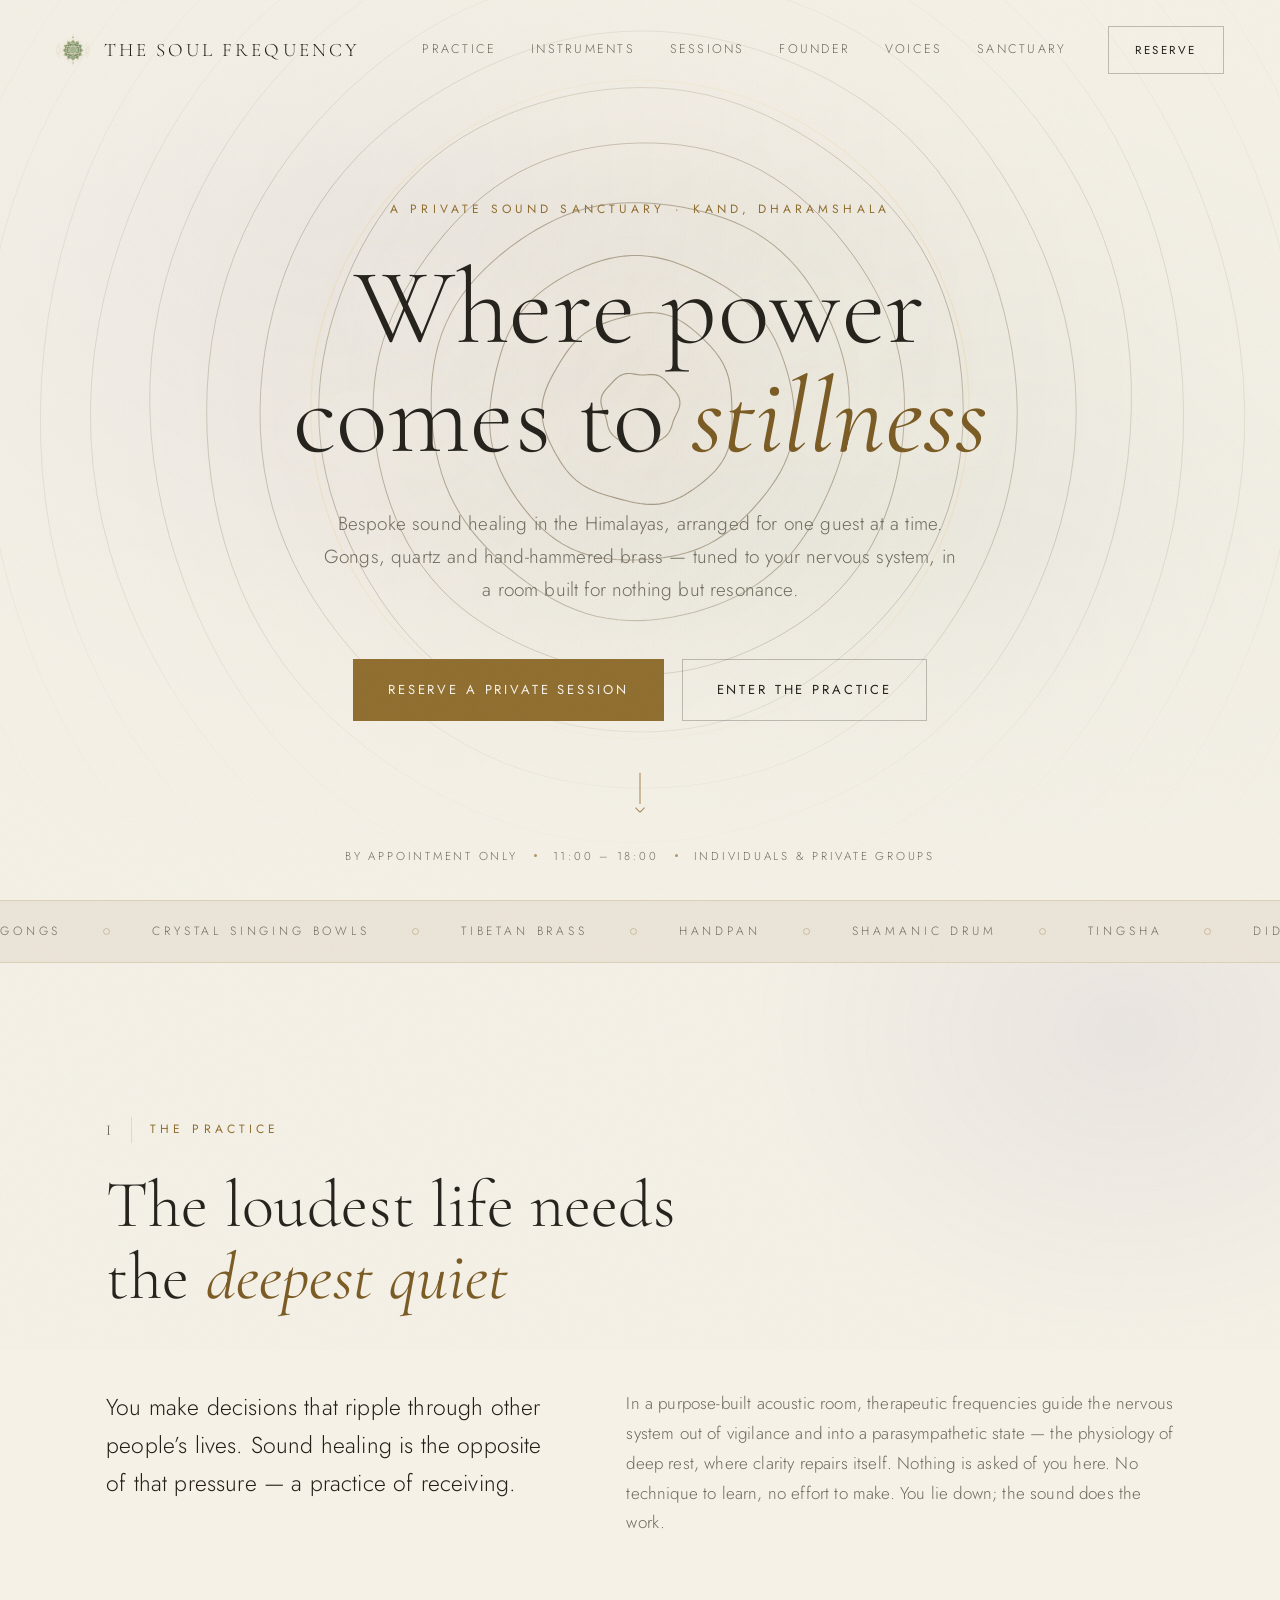
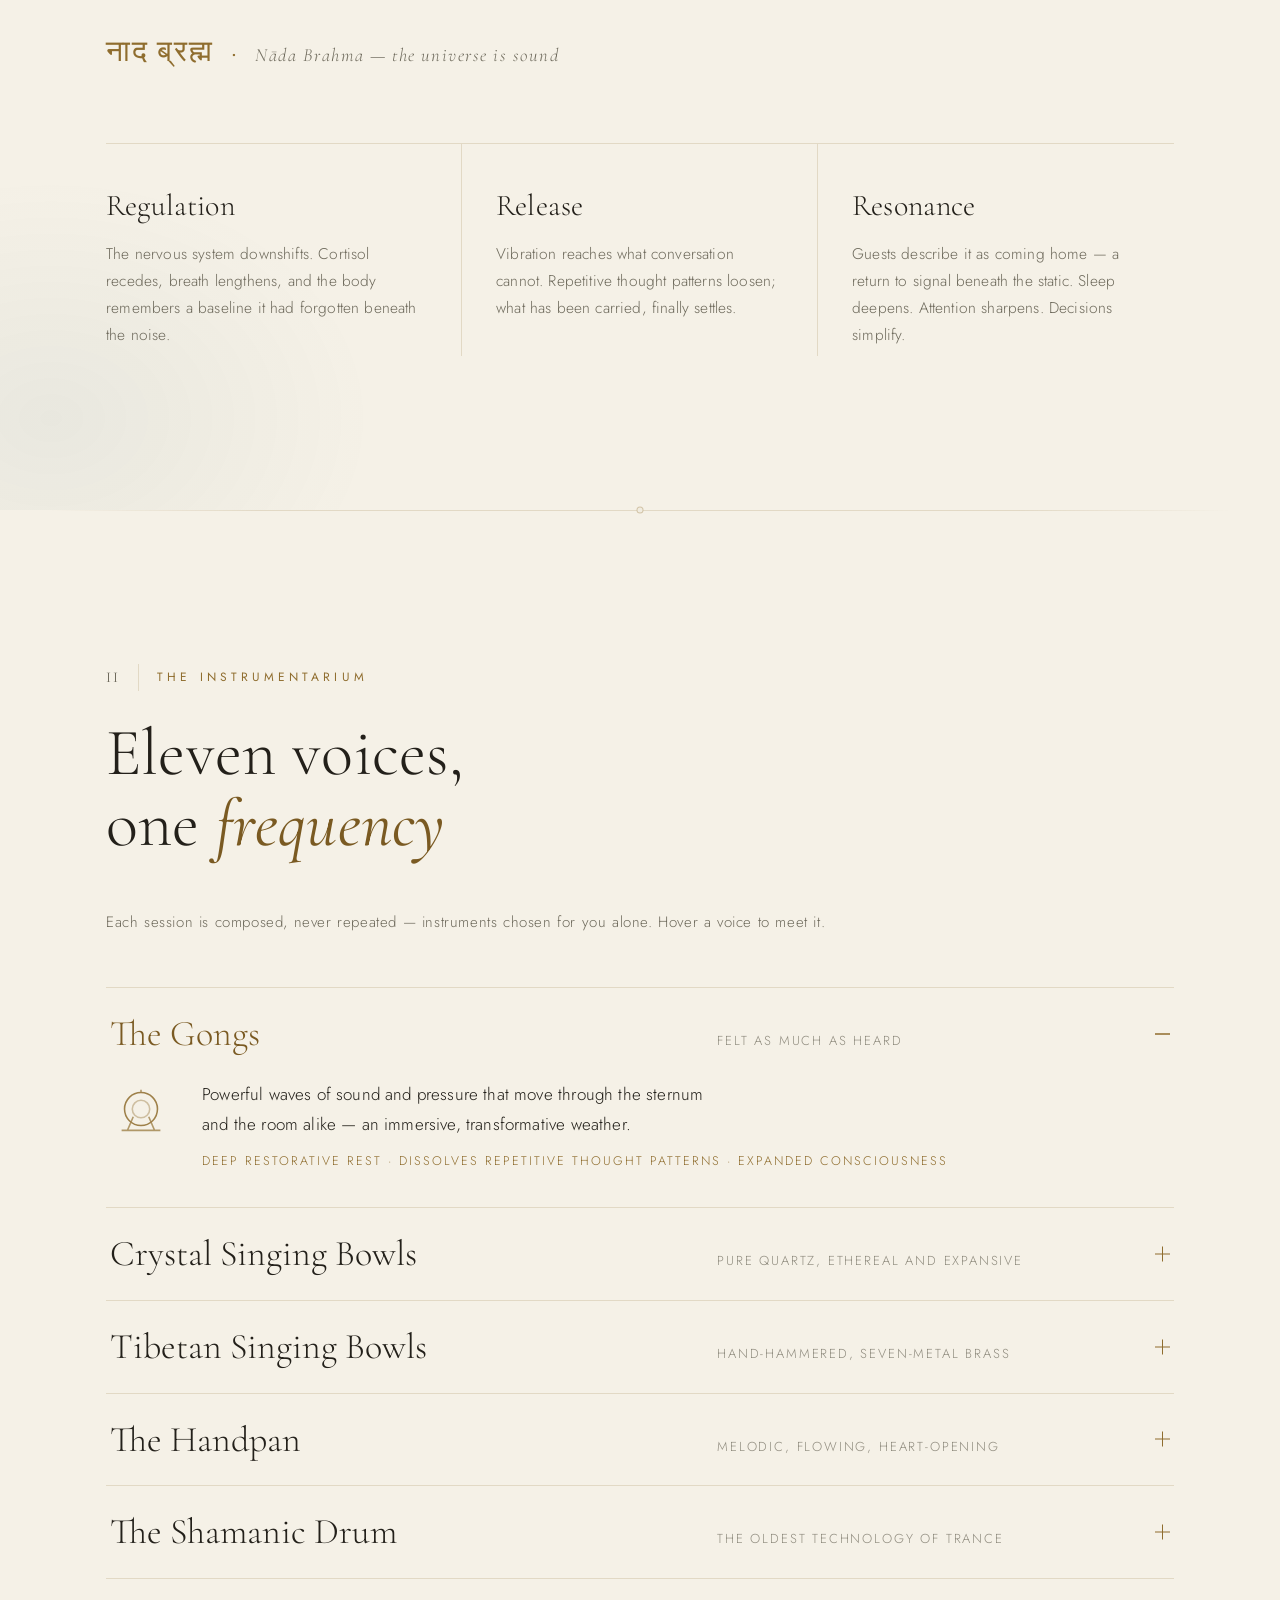
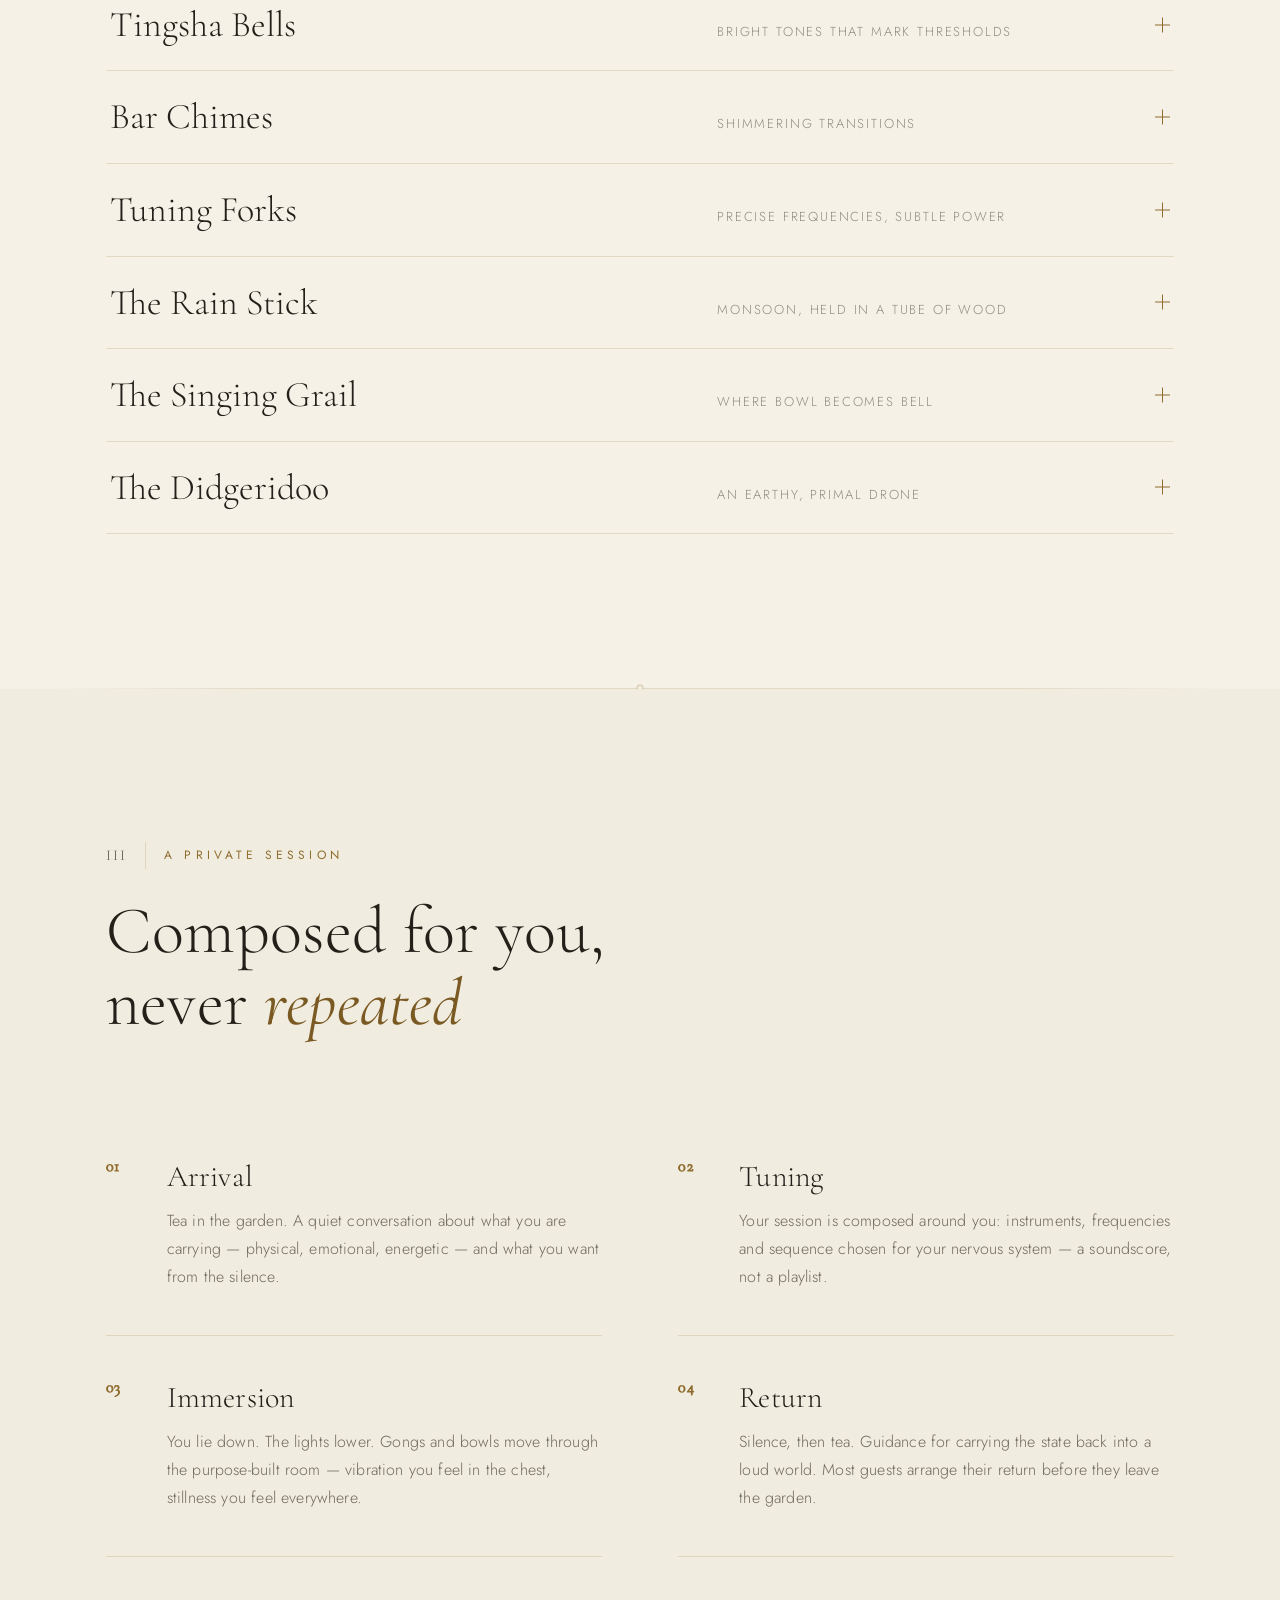
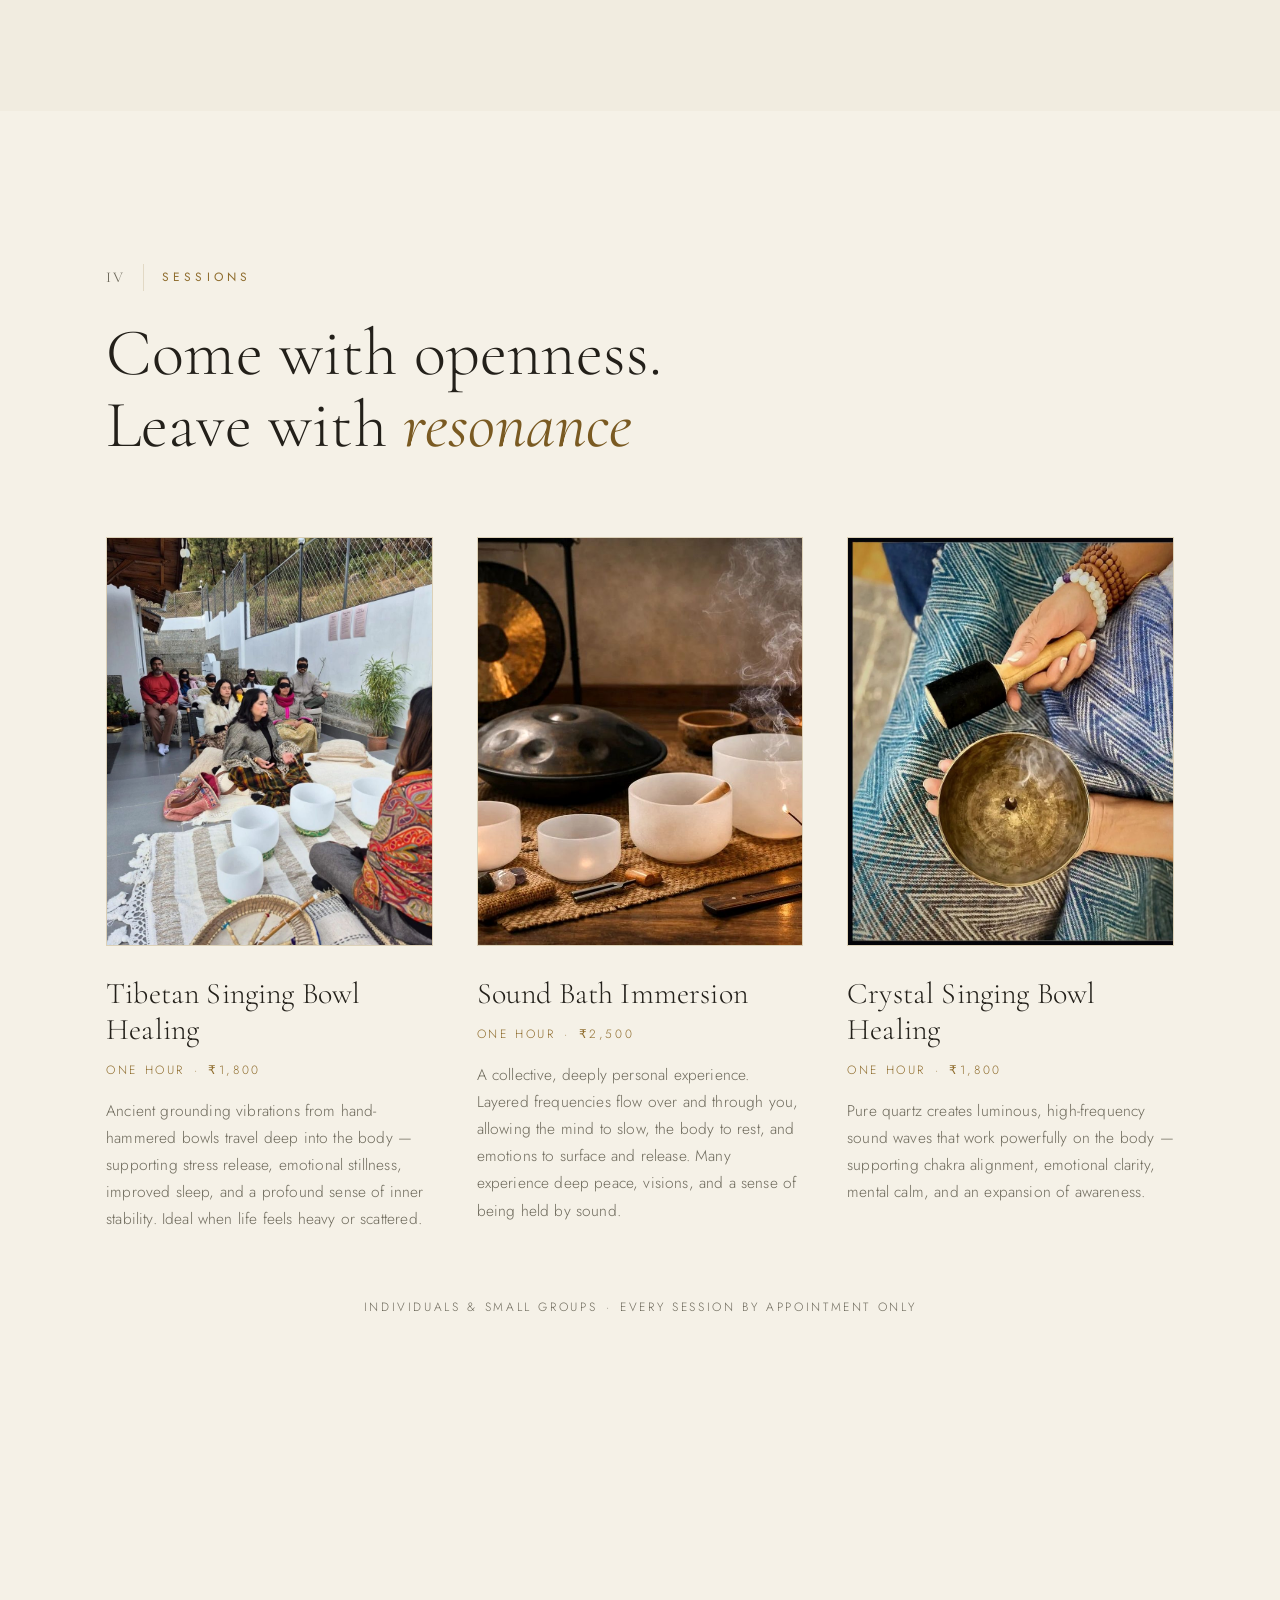
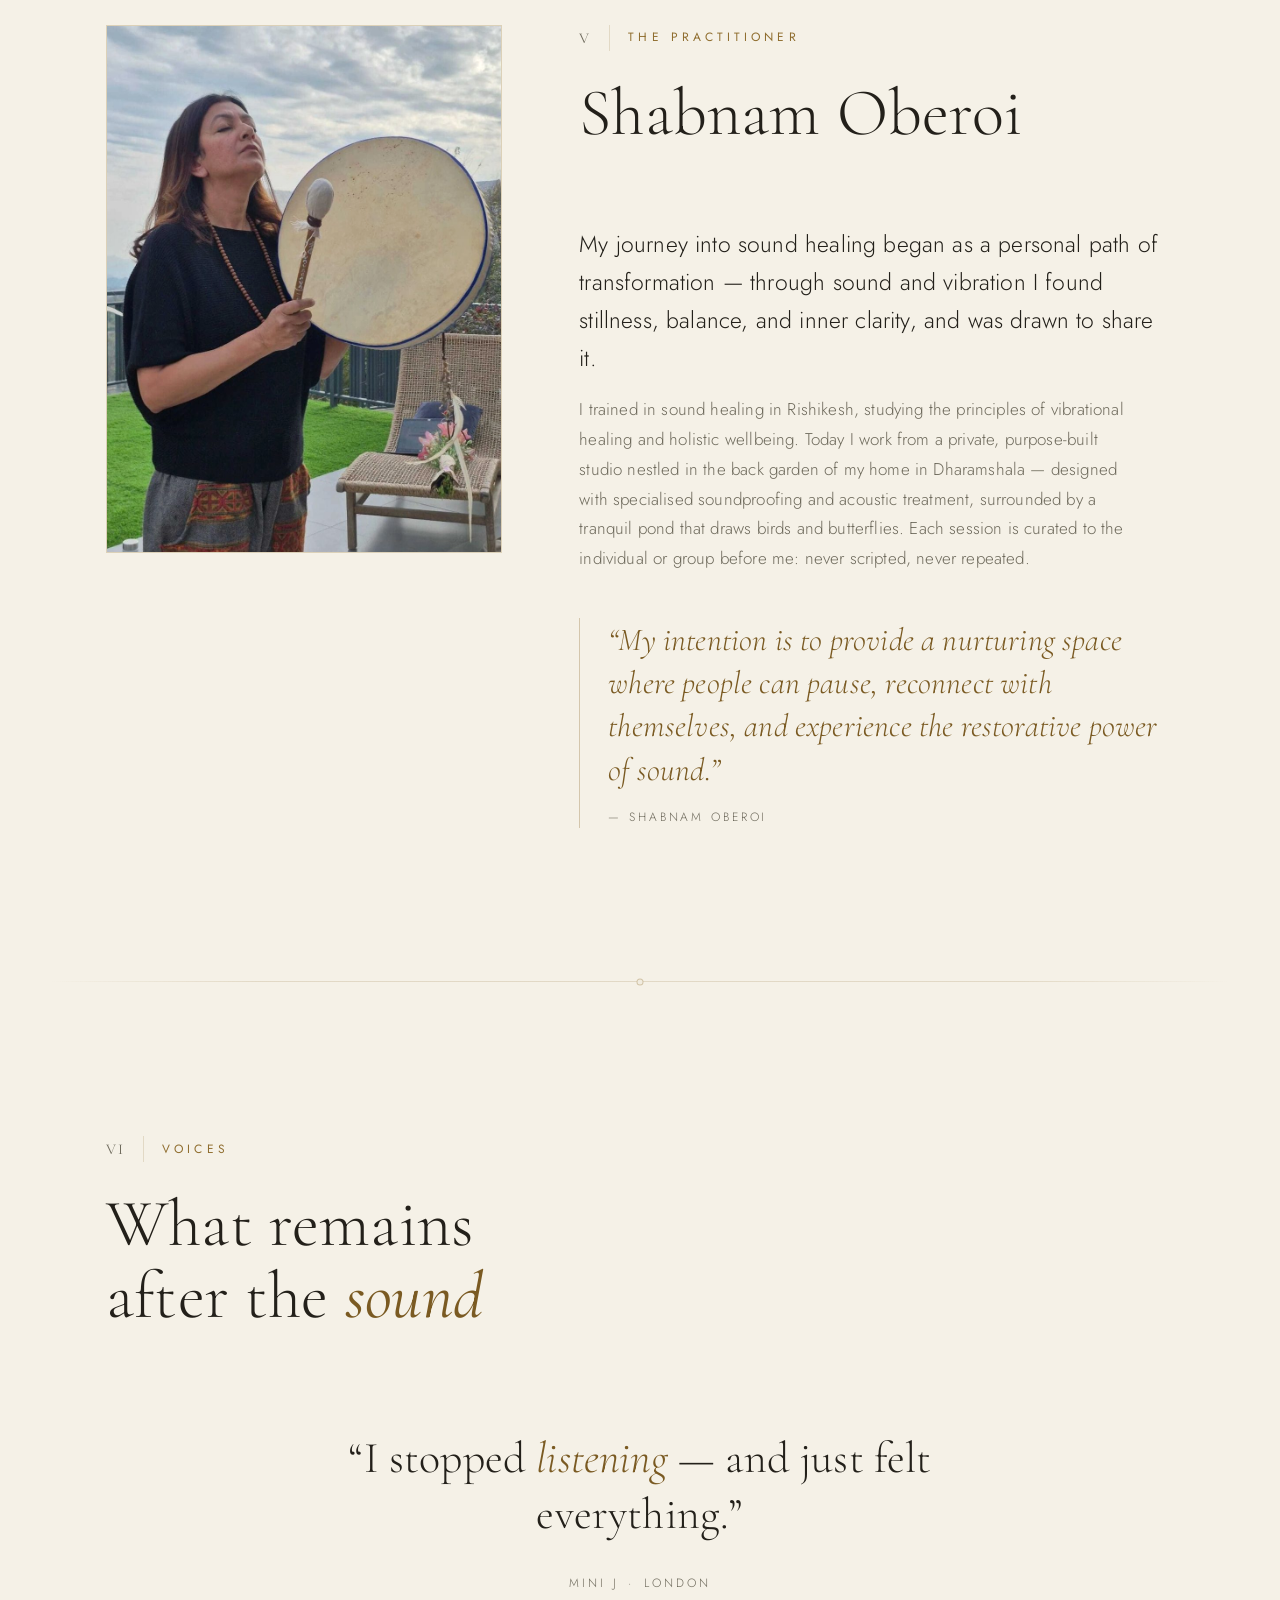
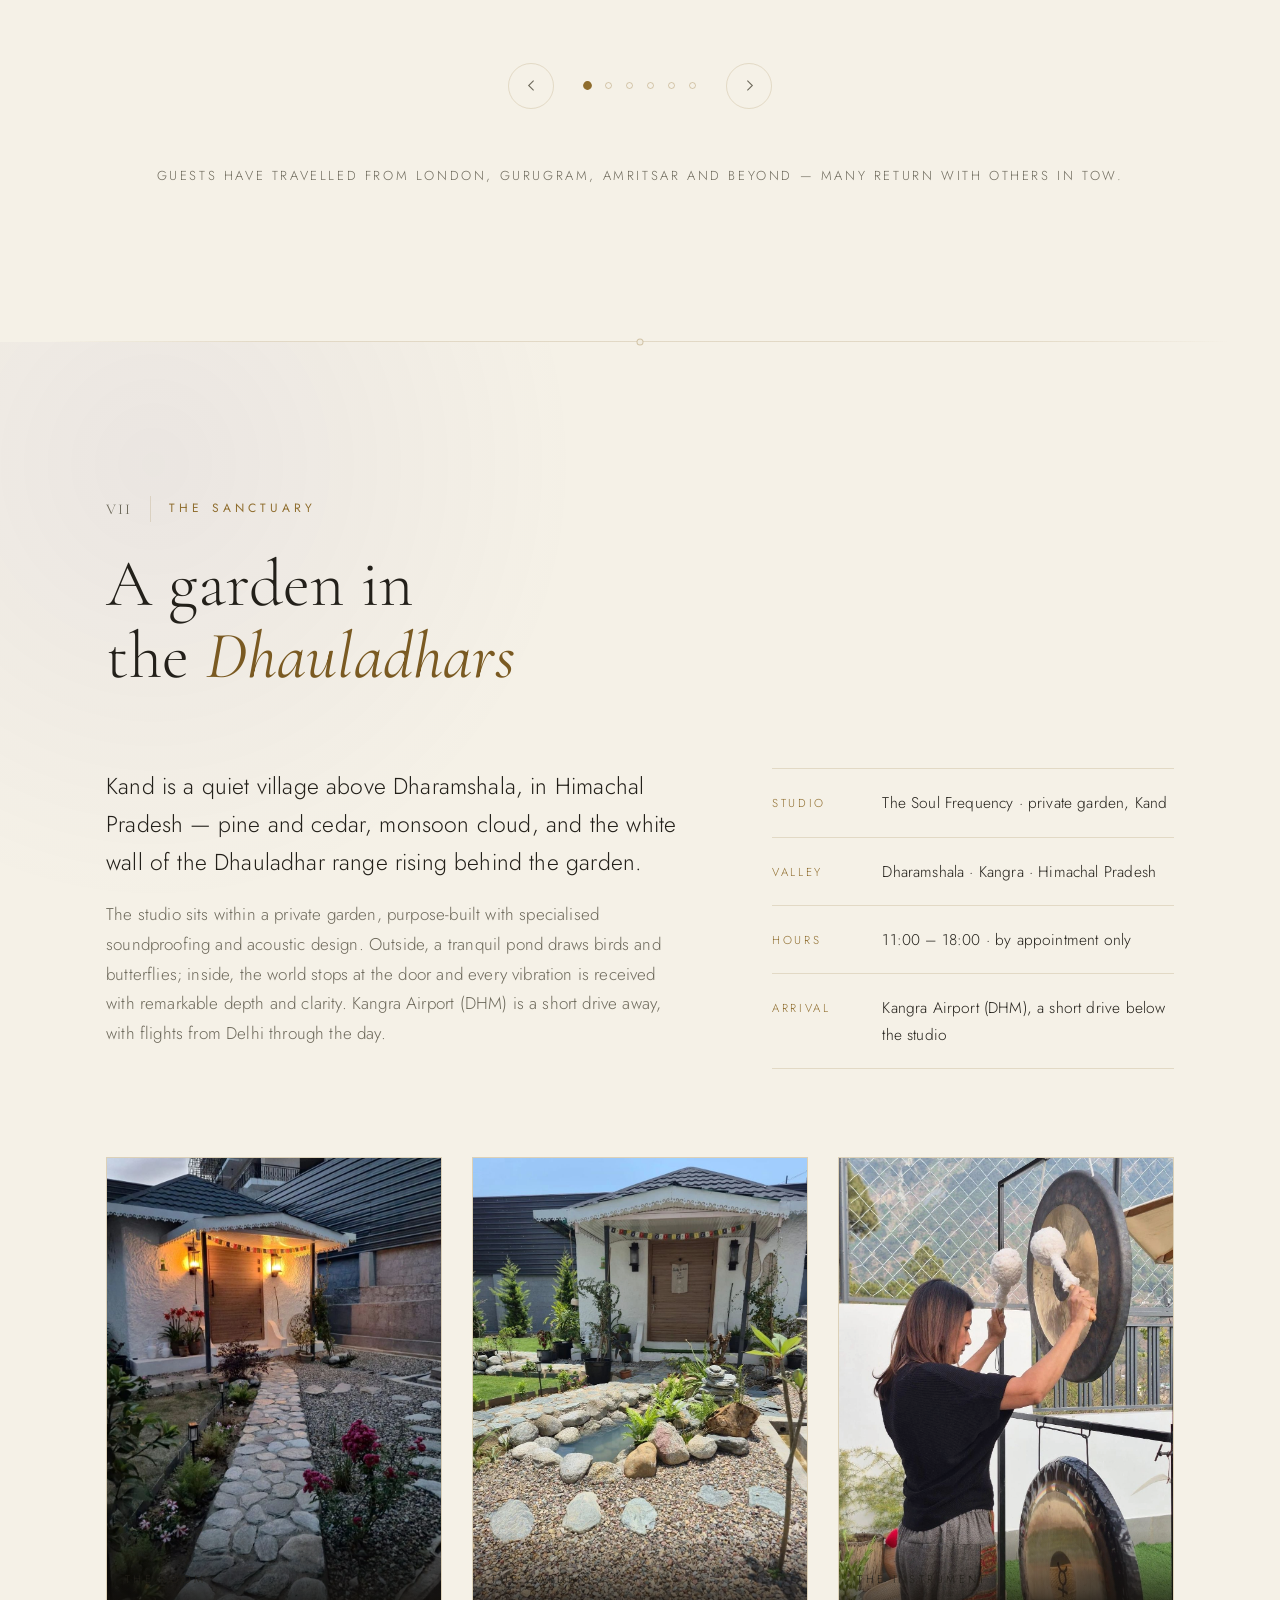
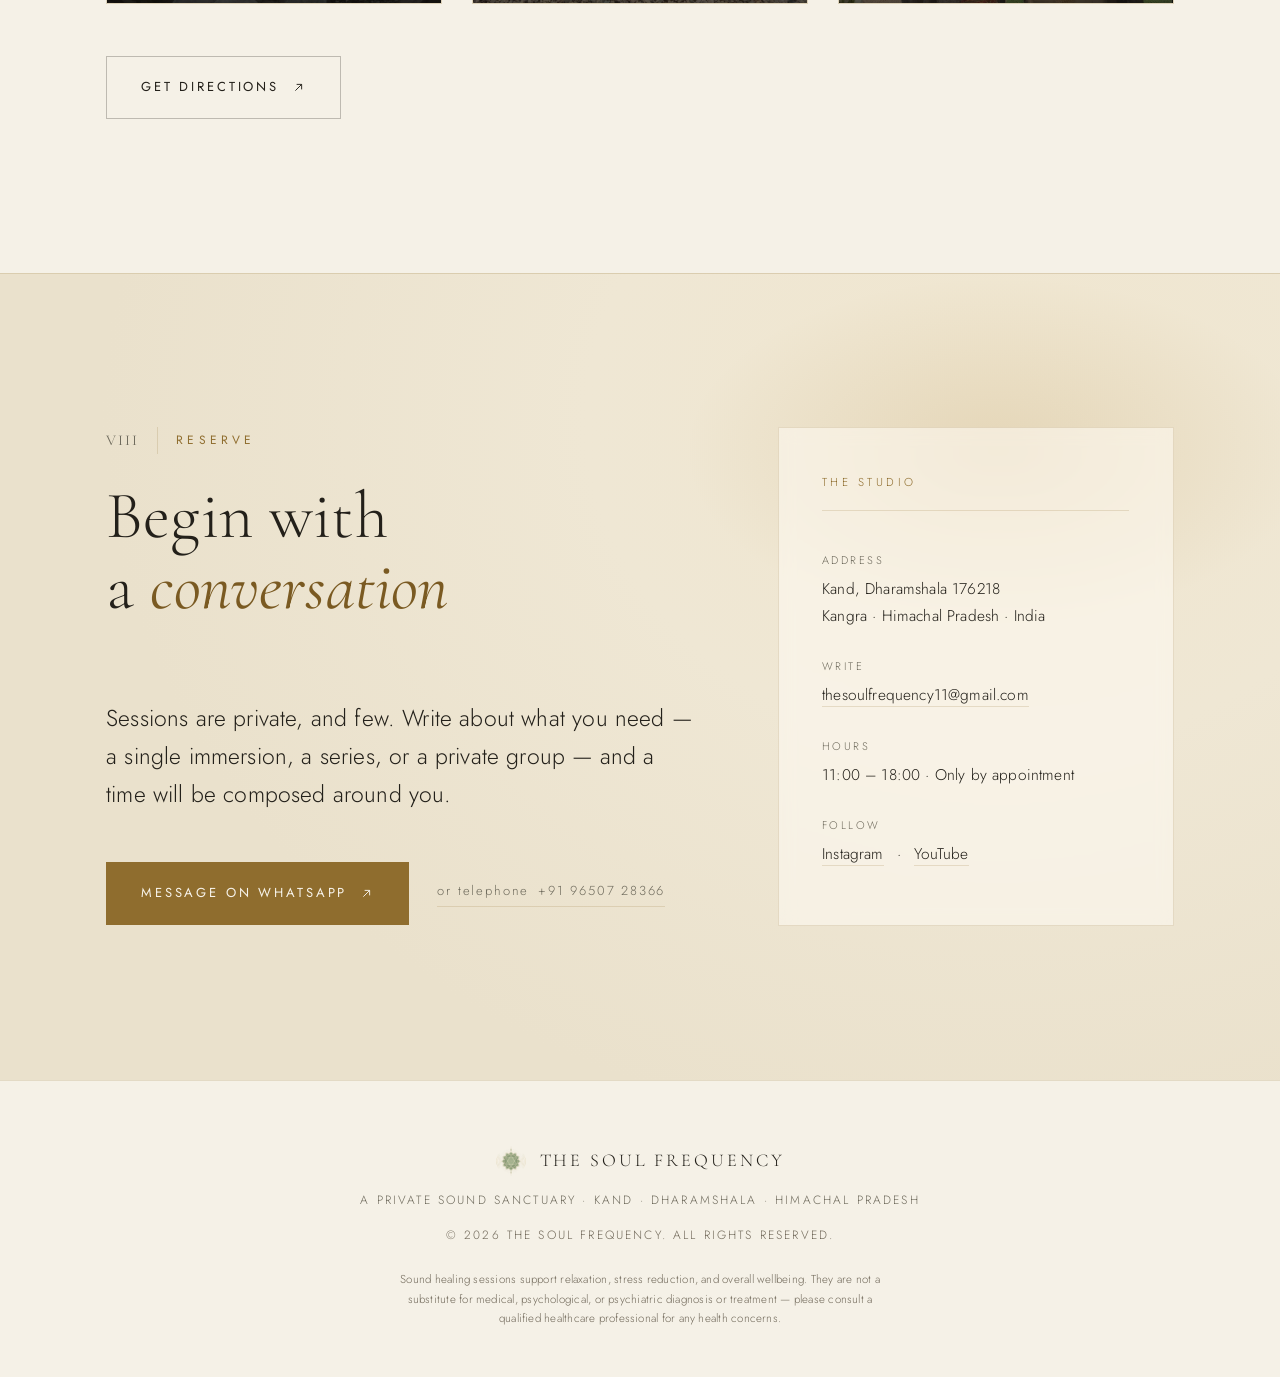
==== commit 51b557a4: "Morning-garden light palette as the single theme; toggle removed" ====
--- a/index.html
+++ b/index.html
@@ -11,22 +11,12 @@
   <meta property="og:image" content="https://dtsolutionsoman-coder.github.io/soul-frequency/assets/opt/bowls-flatlay.jpg">
   <link rel="icon" type="image/png" href="assets/opt/mandala-favicon.png">
   <link rel="apple-touch-icon" href="assets/opt/mandala-touch.png">
-  <meta name="theme-color" content="#05060B">
-  <script>
-    (function () {
-      try {
-        var t = localStorage.getItem("tsf-theme");
-        if (t === "light" || t === "dark") {
-          document.documentElement.setAttribute("data-theme", t);
-        }
-      } catch (e) {}
-    })();
-  </script>
+  <meta name="theme-color" content="#F5F1E7">
   <link rel="preload" as="font" type="font/woff2" crossorigin href="assets/fonts/CormorantGaramond-300.woff2">
   <link rel="preload" as="font" type="font/woff2" crossorigin href="assets/fonts/Jost-300.woff2">
   <link rel="preload" as="font" type="font/woff2" crossorigin href="assets/fonts/Jost-400.woff2">
   <style>
-@font-face{font-family:Cormorant Garamond;font-style:italic;font-weight:300;font-display:swap;src:url(assets/fonts/CormorantGaramond-300i.woff2) format("woff2");unicode-range:U+0000-00FF,U+0131,U+0152-0153,U+02BB-02BC,U+02C6,U+02DA,U+02DC,U+0304,U+0308,U+0329,U+2000-206F,U+20AC,U+2122,U+2191,U+2193,U+2212,U+2215,U+FEFF,U+FFFD}@font-face{font-family:Cormorant Garamond;font-style:italic;font-weight:400;font-display:swap;src:url(assets/fonts/CormorantGaramond-400i.woff2) format("woff2");unicode-range:U+0000-00FF,U+0131,U+0152-0153,U+02BB-02BC,U+02C6,U+02DA,U+02DC,U+0304,U+0308,U+0329,U+2000-206F,U+20AC,U+2122,U+2191,U+2193,U+2212,U+2215,U+FEFF,U+FFFD}@font-face{font-family:Cormorant Garamond;font-style:normal;font-weight:300;font-display:swap;src:url(assets/fonts/CormorantGaramond-300.woff2) format("woff2");unicode-range:U+0000-00FF,U+0131,U+0152-0153,U+02BB-02BC,U+02C6,U+02DA,U+02DC,U+0304,U+0308,U+0329,U+2000-206F,U+20AC,U+2122,U+2191,U+2193,U+2212,U+2215,U+FEFF,U+FFFD}@font-face{font-family:Cormorant Garamond;font-style:normal;font-weight:400;font-display:swap;src:url(assets/fonts/CormorantGaramond-400.woff2) format("woff2");unicode-range:U+0000-00FF,U+0131,U+0152-0153,U+02BB-02BC,U+02C6,U+02DA,U+02DC,U+0304,U+0308,U+0329,U+2000-206F,U+20AC,U+2122,U+2191,U+2193,U+2212,U+2215,U+FEFF,U+FFFD}@font-face{font-family:Jost;font-style:normal;font-weight:300;font-display:swap;src:url(assets/fonts/Jost-300.woff2) format("woff2");unicode-range:U+0000-00FF,U+0131,U+0152-0153,U+02BB-02BC,U+02C6,U+02DA,U+02DC,U+0304,U+0308,U+0329,U+2000-206F,U+20AC,U+2122,U+2191,U+2193,U+2212,U+2215,U+FEFF,U+FFFD}@font-face{font-family:Jost;font-style:normal;font-weight:400;font-display:swap;src:url(assets/fonts/Jost-400.woff2) format("woff2");unicode-range:U+0000-00FF,U+0131,U+0152-0153,U+02BB-02BC,U+02C6,U+02DA,U+02DC,U+0304,U+0308,U+0329,U+2000-206F,U+20AC,U+2122,U+2191,U+2193,U+2212,U+2215,U+FEFF,U+FFFD}:root{--void: #05060B;--void-rgb: 5, 6, 11;--veil: #0C1020;--deep-bg: #04050A;--brass: #C6A15B;--brass-rgb: 198, 161, 91;--brass-hover: #E9D5A3;--candlelight: #E9D5A3;--moonlight: #ECE7DC;--mist: #8E93A8;--hairline: rgba(198, 161, 91, .22);--hairline-dim: rgba(198, 161, 91, .12);--ink-on-light: #1A1509;--btn-ink: #05060B;--footer-dim: #7A7F93;--ghost-border: rgba(236, 231, 220, .28);--ghost-ink: #ECE7DC;--nav-scrolled-bg: rgba(5, 6, 11, .82);--menu-bg: rgba(5, 6, 11, .97);--ticker-bg: rgba(12, 16, 32, .35);--panel-bg: rgba(5, 6, 11, .4);--caption-grad: rgba(5, 6, 11, .85);--title-shadow: 0 0 60px rgba(5, 6, 11, .9);--hero-veil: radial-gradient(58% 46% at 50% 44%, rgba(5, 6, 11, 0) 0%, rgba(5, 6, 11, .1) 46%, rgba(5, 6, 11, .72) 100%), linear-gradient(180deg, rgba(5, 6, 11, .55) 0%, rgba(5, 6, 11, 0) 22%, rgba(5, 6, 11, 0) 60%, rgba(5, 6, 11, 1) 100%);--reserve-bg: radial-gradient(70% 90% at 78% 18%, #221809 0%, #120D06 46%, #080905 100%);--reserve-glow: radial-gradient(34% 30% at 78% 22%, rgba(198, 161, 91, .14), transparent 72%);--aurora-1: rgba(107, 91, 158, .1);--aurora-2: rgba(46, 95, 99, .08);--aurora-3: rgba(107, 91, 158, .1);--frame-filter: var(--frame-filter);--frame-filter-hover: saturate(1) contrast(1.02) brightness(1);color-scheme:dark}[data-theme=light]{--void: #F5F1E7;--void-rgb: 245, 241, 231;--veil: #ECE6D7;--deep-bg: #F1ECE0;--brass: #8F6D2E;--brass-rgb: 143, 109, 46;--brass-hover: #A8823F;--candlelight: #7A5A22;--moonlight: #23201A;--mist: #6E6A5C;--hairline: rgba(143, 109, 46, .32);--hairline-dim: rgba(143, 109, 46, .18);--btn-ink: #F7F3EA;--footer-dim: #71695A;--ghost-border: rgba(35, 32, 26, .26);--ghost-ink: #23201A;--nav-scrolled-bg: rgba(245, 241, 231, .86);--menu-bg: rgba(245, 241, 231, .97);--ticker-bg: rgba(226, 218, 202, .5);--panel-bg: rgba(255, 252, 245, .55);--caption-grad: rgba(20, 17, 12, .72);--title-shadow: 0 0 60px rgba(255, 250, 240, .9);--hero-veil: radial-gradient(58% 46% at 50% 44%, rgba(245, 241, 231, 0) 0%, rgba(245, 241, 231, .08) 46%, rgba(245, 241, 231, .66) 100%), linear-gradient(180deg, rgba(245, 241, 231, .5) 0%, rgba(245, 241, 231, 0) 22%, rgba(245, 241, 231, 0) 60%, rgba(245, 241, 231, 1) 100%);--reserve-bg: radial-gradient(70% 90% at 78% 18%, #F0E6CF 0%, #EFE7D4 46%, #EAE1CC 100%);--reserve-glow: radial-gradient(34% 30% at 78% 22%, rgba(168, 130, 63, .16), transparent 72%);--aurora-1: rgba(107, 91, 158, .07);--aurora-2: rgba(46, 95, 99, .06);--aurora-3: rgba(107, 91, 158, .07);--frame-filter: saturate(.94) contrast(1.01) brightness(1.02);--frame-filter-hover: saturate(1.02) contrast(1) brightness(1.04);color-scheme:light}:root{--font-display: "Cormorant Garamond", "Times New Roman", serif;--font-body: "Jost", "Century Gothic", "Segoe UI", sans-serif;--wrap: 1180px;--gutter: clamp(20px, 5vw, 56px);--section-pad: clamp(88px, 12vw, 168px);--ease-out: cubic-bezier(.22, 1, .36, 1);--dur: .9s}*,*:before,*:after{box-sizing:border-box}html{scroll-behavior:smooth}body{margin:0;background:var(--void);color:var(--moonlight);font-family:var(--font-body);font-weight:300;font-size:17px;line-height:1.75;letter-spacing:.01em;-webkit-font-smoothing:antialiased;overflow-x:hidden}img,svg{display:block}a{color:inherit;text-decoration:none}button{font:inherit;color:inherit;background:none;border:0;cursor:pointer}::selection{background:#c6a15b52;color:#fff}.skip-link{position:fixed;top:-100px;left:16px;z-index:200;padding:10px 18px;background:var(--brass);color:var(--btn-ink);font-size:13px;letter-spacing:.12em;text-transform:uppercase;transition:top .3s}.skip-link:focus{top:16px}:focus-visible{outline:1.5px solid var(--brass);outline-offset:4px}.grain{position:fixed;inset:-50%;z-index:90;pointer-events:none;background-image:url("data:image/svg+xml,%3Csvg xmlns='http://www.w3.org/2000/svg' width='300' height='300'%3E%3Cfilter id='n'%3E%3CfeTurbulence type='fractalNoise' baseFrequency='0.9' numOctaves='2' stitchTiles='stitch'/%3E%3C/filter%3E%3Crect width='100%25' height='100%25' filter='url(%23n)'/%3E%3C/svg%3E");opacity:.05;animation:grain-shift 1.4s steps(4) infinite}@keyframes grain-shift{0%{transform:translate(0)}25%{transform:translate(-1.5%,1%)}50%{transform:translate(1%,-1.5%)}75%{transform:translate(-1%,-1%)}to{transform:translate(0)}}h1,h2,h3,blockquote p{font-family:var(--font-display);font-weight:300;margin:0}h1{font-size:clamp(52px,8.4vw,118px);line-height:1.02;letter-spacing:.005em}h2{font-size:clamp(38px,5.2vw,68px);line-height:1.08}h3{font-size:clamp(24px,2.4vw,30px);line-height:1.2}h1 em,h2 em{font-style:italic;font-weight:400;color:var(--candlelight)}p{margin:0}.eyebrow{font-family:var(--font-body);font-size:12px;font-weight:400;letter-spacing:.34em;text-transform:uppercase;color:var(--brass);display:flex;align-items:center;gap:18px;margin:0 0 26px}.eyebrow .numeral{font-family:var(--font-display);font-size:15px;letter-spacing:.14em;color:var(--mist);padding-right:18px;border-right:1px solid var(--hairline-dim)}.lede{font-size:clamp(19px,2vw,23px);line-height:1.65;font-weight:300;color:var(--moonlight)}.body{color:var(--mist);max-width:56ch}.body+.body{margin-top:1.2em}.btn{display:inline-flex;align-items:center;gap:12px;font-family:var(--font-body);font-size:13px;font-weight:400;letter-spacing:.22em;text-transform:uppercase;padding:19px 34px;transition:all .45s var(--ease-out);white-space:nowrap}.btn svg{width:15px;height:15px;transition:transform .45s var(--ease-out)}.btn:hover svg{transform:translate(3px,-3px)}.btn-solid{background:var(--brass);color:var(--btn-ink);border:1px solid var(--brass)}.btn-solid:hover{background:var(--brass-hover);border-color:var(--brass-hover)}.btn-ghost{color:var(--ghost-ink);border:1px solid var(--ghost-border)}.btn-ghost:hover{border-color:var(--brass);color:var(--candlelight)}body,.nav,.ticker,.section-deep,.reserve,.footer,.concierge,.frame,.divide,.mobile-menu{transition-property:background-color,background,color,border-color;transition-duration:.6s;transition-timing-function:ease}.frame img{will-change:filter}.theme-toggle{flex:none;width:40px;height:40px;display:grid;place-items:center;border:1px solid var(--ghost-border);border-radius:50%;color:var(--brass);transition:border-color .4s,color .4s,transform .6s var(--ease-out)}.theme-toggle:hover{border-color:var(--brass);transform:rotate(30deg)}.theme-toggle svg{width:16px;height:16px}.theme-toggle .ico-sun{display:none}[data-theme=light] .theme-toggle .ico-sun{display:block}[data-theme=light] .theme-toggle .ico-moon{display:none}.nav{position:fixed;top:0;left:0;right:0;z-index:100;display:flex;align-items:center;gap:40px;padding:26px var(--gutter);transition:background .5s,padding .5s,border-color .5s;border-bottom:1px solid transparent}.nav.is-scrolled{background:var(--nav-scrolled-bg);-webkit-backdrop-filter:blur(18px);backdrop-filter:blur(18px);border-bottom-color:var(--hairline-dim);padding-top:16px;padding-bottom:16px}.nav-brand{display:inline-flex;align-items:center;gap:14px;color:var(--moonlight);margin-right:auto}.nav-mark{width:34px;height:34px;color:var(--brass);transition:transform 1.2s var(--ease-out)}.nav-brand:hover .nav-mark{transform:rotate(120deg)}.nav-word{font-family:var(--font-display);font-size:19px;letter-spacing:.16em;text-transform:uppercase}.nav-links{display:flex;gap:clamp(18px,2.4vw,34px)}.nav-links a{position:relative;font-size:12.5px;letter-spacing:.18em;text-transform:uppercase;color:var(--mist);padding:6px 2px;transition:color .35s}.nav-links a:after{content:"";position:absolute;left:0;bottom:0;width:100%;height:1px;background:var(--brass);transform:scaleX(0);transform-origin:right;transition:transform .45s var(--ease-out)}.nav-links a:hover{color:var(--moonlight)}.nav-links a:hover:after{transform:scaleX(1);transform-origin:left}.nav-cta{padding:13px 26px;font-size:11.5px}.nav-burger{display:none;flex-direction:column;gap:7px;padding:10px;margin-right:-10px}.nav-burger span{display:block;width:26px;height:1.5px;background:var(--moonlight);transition:transform .45s var(--ease-out),opacity .3s}.nav-burger[aria-expanded=true] span:first-child{transform:translateY(4.25px) rotate(45deg)}.nav-burger[aria-expanded=true] span:last-child{transform:translateY(-4.25px) rotate(-45deg)}.mobile-menu{position:fixed;inset:0;z-index:99;background:var(--menu-bg);-webkit-backdrop-filter:blur(24px);backdrop-filter:blur(24px);display:flex;align-items:center;justify-content:center;opacity:0;visibility:hidden;transition:opacity .5s var(--ease-out),visibility .5s}.mobile-menu.is-open{opacity:1;visibility:visible}.mobile-menu nav{display:flex;flex-direction:column;align-items:center;gap:8px;text-align:center}.mobile-menu a{font-family:var(--font-display);font-size:clamp(32px,7vw,44px);color:var(--moonlight);padding:8px 24px;opacity:0;transform:translateY(18px);transition:opacity .6s var(--ease-out),transform .6s var(--ease-out),color .3s}.mobile-menu.is-open a{opacity:1;transform:none}.mobile-menu.is-open a:nth-child(1){transition-delay:.08s}.mobile-menu.is-open a:nth-child(2){transition-delay:.14s}.mobile-menu.is-open a:nth-child(3){transition-delay:.2s}.mobile-menu.is-open a:nth-child(4){transition-delay:.26s}.mobile-menu.is-open a:nth-child(5){transition-delay:.32s}.mobile-menu.is-open a:nth-child(6){transition-delay:.38s}.mobile-menu.is-open a:nth-child(7){transition-delay:.44s}.mobile-menu a:hover{color:var(--candlelight)}.mm-reserve{margin-top:28px;font-size:clamp(24px,5vw,32px)!important;font-style:italic;color:var(--brass)!important}.hero{position:relative;min-height:100vh;min-height:100svh;display:flex;flex-direction:column;align-items:center;justify-content:center;text-align:center;padding:140px var(--gutter) 120px;isolation:isolate}#field{position:absolute;inset:0;width:100%;height:100%;z-index:-2}.hero-veil{position:absolute;inset:0;z-index:-1;background:var(--hero-veil)}.hero-inner{max-width:900px}.hero-eyebrow{justify-content:center;margin-bottom:34px}.hero-title{text-shadow:var(--title-shadow)}.hero-lede{margin:34px auto 0;max-width:58ch;color:var(--mist);font-size:clamp(16px,1.55vw,19px)}.hero-actions{display:flex;gap:18px;justify-content:center;flex-wrap:wrap;margin-top:52px}.hero-foot{position:absolute;bottom:34px;left:0;right:0;display:flex;justify-content:center;align-items:center;gap:16px;font-size:11.5px;letter-spacing:.24em;text-transform:uppercase;color:var(--mist)}.hero-foot .dot{width:3px;height:3px;border-radius:50%;background:var(--brass);opacity:.7}.scroll-hint{position:absolute;bottom:86px;left:50%;transform:translate(-50%);color:var(--brass);opacity:.75;transition:opacity .4s}.scroll-hint:hover{opacity:1}.scroll-hint svg{width:11px;height:42px}.scroll-hint line,.scroll-hint path{stroke:currentColor;stroke-width:1.2}.scroll-hint line{animation:hint-fall 2.6s var(--ease-out) infinite}@keyframes hint-fall{0%{transform:translateY(-8px);opacity:0}35%{opacity:1}to{transform:translateY(10px);opacity:0}}.hero-inner>*{opacity:0;transform:translateY(26px);animation:rise var(--dur) var(--ease-out) forwards}.hero-eyebrow{animation-delay:.25s}.hero-title{animation-delay:.4s}.hero-lede{animation-delay:.6s}.hero-actions{animation-delay:.8s}@keyframes rise{to{opacity:1;transform:none}}.ticker{overflow:hidden;border-top:1px solid var(--hairline-dim);border-bottom:1px solid var(--hairline-dim);padding:20px 0;background:var(--ticker-bg)}.ticker-track{display:flex;align-items:center;gap:42px;width:max-content;animation:ticker-run 75s linear infinite}.ticker span{font-size:12px;font-weight:300;letter-spacing:.32em;text-transform:uppercase;color:var(--mist);white-space:nowrap}.ticker i{width:7px;height:7px;border-radius:50%;border:1px solid var(--hairline);flex:none}@keyframes ticker-run{to{transform:translate(-50%)}}.wrap{max-width:var(--wrap);margin:0 auto;padding:0 var(--gutter)}section[id]{scroll-margin-top:84px}.section{padding:var(--section-pad) 0;position:relative}.section-deep{background:var(--deep-bg)}.section-head{margin-bottom:clamp(48px,6vw,84px)}.section-note{color:var(--mist);font-size:15px;letter-spacing:.04em;margin:-28px 0 52px}.hint-touch{display:none}.divide{border:0;height:1px;max-width:var(--wrap);margin:0 auto;background:linear-gradient(90deg,transparent,var(--hairline-dim) 18%,var(--hairline-dim) 82%,transparent);position:relative;overflow:visible}.divide:after{content:"";position:absolute;left:50%;top:50%;width:7px;height:7px;border-radius:50%;border:1px solid var(--hairline);background:var(--deep-bg);transform:translate(-50%,-50%)}#practice:before,#sanctuary:before{content:"";position:absolute;inset:0;pointer-events:none;z-index:0}#practice:before{background:radial-gradient(42% 38% at 88% 6%,var(--aurora-1),transparent 70%),radial-gradient(36% 30% at 4% 92%,var(--aurora-2),transparent 70%)}#sanctuary:before{background:radial-gradient(46% 40% at 12% 8%,var(--aurora-3),transparent 72%)}.section>.wrap{position:relative;z-index:1}.practice-grid{display:grid;grid-template-columns:minmax(0,5fr) minmax(0,6fr);gap:clamp(32px,5vw,72px);align-items:start}.practice-grid .body{max-width:none}.sanskrit{margin:clamp(56px,7vw,88px) 0 clamp(40px,5vw,64px);font-family:var(--font-display);font-size:clamp(22px,2.6vw,30px);color:var(--brass);letter-spacing:.06em}.sanskrit span{font-size:.62em;font-style:italic;color:var(--mist);letter-spacing:.08em}.outcomes{display:grid;grid-template-columns:repeat(3,1fr);border-top:1px solid var(--hairline-dim)}.outcome{padding:44px 34px 8px 0;border-right:1px solid var(--hairline-dim)}.outcome:last-child{border-right:0}.outcome+.outcome{padding-left:34px}.outcome h3{margin-bottom:16px}.outcome p{color:var(--mist);font-size:15.5px}.instrumentarium{list-style:none;margin:0;padding:0;border-top:1px solid var(--hairline-dim)}.ins{border-bottom:1px solid var(--hairline-dim)}.ins-row{width:100%;display:grid;grid-template-columns:minmax(0,3fr) minmax(0,2fr) 40px;align-items:baseline;gap:24px;text-align:left;padding:26px 4px;transition:padding .5s var(--ease-out)}.ins-name{font-family:var(--font-display);font-size:clamp(24px,3vw,36px);line-height:1.1;color:var(--moonlight);transition:color .4s,transform .5s var(--ease-out)}.ins-essence{font-size:13px;letter-spacing:.14em;text-transform:uppercase;color:var(--mist);opacity:.75;transition:opacity .4s}.ins-plus{position:relative;width:15px;height:15px;justify-self:end;align-self:center}.ins-plus:before,.ins-plus:after{content:"";position:absolute;left:0;top:50%;width:15px;height:1px;background:var(--brass);transform:translateY(-50%);transition:transform .5s var(--ease-out)}.ins-plus:after{transform:translateY(-50%) rotate(90deg)}.ins-row:hover .ins-name{color:var(--candlelight);transform:translate(10px)}.ins-row:hover .ins-essence{opacity:1}.ins[data-open=true] .ins-name{color:var(--candlelight)}.ins[data-open=true] .ins-plus:after{transform:translateY(-50%) rotate(0)}.ins-detail{display:grid;grid-template-rows:0fr;transition:grid-template-rows .7s var(--ease-out)}.ins-detail-inner{overflow:hidden;display:flex;gap:30px;align-items:flex-start;padding:0 4px}.ins[data-open=true] .ins-detail{grid-template-rows:1fr}.ins-glyph{width:62px;height:62px;flex:none;color:var(--brass);opacity:.85}.ins-detail p:first-of-type{color:var(--moonlight);max-width:52ch}.ins-benefit{margin-top:12px!important;font-size:12.5px!important;letter-spacing:.16em;text-transform:uppercase;color:var(--brass)!important}.ins[data-open=true] .ins-detail-inner{padding-bottom:34px}.section-deep .section-head{text-align:left}.rite{display:grid;grid-template-columns:repeat(2,1fr);gap:0 clamp(48px,6vw,96px)}.rite-step{display:flex;gap:clamp(22px,3vw,40px);padding:44px 0;border-bottom:1px solid var(--hairline-dim)}.rite-num{font-family:var(--font-display);font-size:clamp(44px,4.6vw,64px);line-height:.9;color:transparent;-webkit-text-stroke:1px var(--brass);flex:none;min-width:1.4em}.rite-step h3{margin-bottom:12px}.rite-step p{color:var(--mist);font-size:16px}.frame{margin:0;position:relative;border:1px solid var(--hairline-dim);overflow:hidden;background:var(--veil)}.frame img{width:100%;height:100%;object-fit:cover;display:block;filter:var(--frame-filter);transition:filter .8s var(--ease-out),transform 1.2s var(--ease-out)}.frame:hover img{filter:var(--frame-filter-hover);transform:scale(1.025)}.sessions{display:grid;grid-template-columns:repeat(3,1fr);gap:clamp(28px,3.4vw,48px)}.session .frame{aspect-ratio:4 / 5}.session h3{margin-top:30px}.session-meta{margin-top:12px;font-size:12px;letter-spacing:.22em;text-transform:uppercase;color:var(--brass)}.session-desc{margin-top:16px;color:var(--mist);font-size:15.5px}.session-note{margin-top:64px;text-align:center;font-size:12px;letter-spacing:.22em;text-transform:uppercase;color:var(--mist)}.gallery{display:grid;grid-template-columns:repeat(3,1fr);gap:clamp(18px,2.4vw,32px);margin:clamp(56px,7vw,88px) 0 0}.gallery figure{aspect-ratio:3 / 4}.gallery figcaption{position:absolute;left:0;right:0;bottom:0;padding:40px 18px 14px;font-size:11px;letter-spacing:.3em;text-transform:uppercase;color:var(--moonlight);background:linear-gradient(180deg,transparent,var(--caption-grad))}.founder-photo{aspect-ratio:3 / 4;align-self:start}.founder-grid{display:grid;grid-template-columns:minmax(0,4fr) minmax(0,6fr);gap:clamp(40px,6vw,90px);align-items:center}.founder-grid .lede{margin-bottom:18px}.pull{margin:44px 0 0;padding-left:28px;border-left:1px solid var(--hairline)}.pull p{font-size:clamp(24px,2.6vw,32px);font-style:italic;line-height:1.35;color:var(--candlelight)}.pull cite{display:block;margin-top:16px;font-family:var(--font-body);font-style:normal;font-size:12px;letter-spacing:.24em;text-transform:uppercase;color:var(--mist)}.stage{max-width:860px;margin:0 auto;text-align:center;min-height:300px;display:flex;flex-direction:column}.stage-quotes{position:relative;flex:1}.quote{position:absolute;inset:0;display:flex;flex-direction:column;justify-content:center;align-items:center;gap:30px;opacity:0;transform:translateY(14px);transition:opacity .9s var(--ease-out),transform .9s var(--ease-out);pointer-events:none;padding:0 8px}.quote.is-active{opacity:1;transform:none;pointer-events:auto}.quote p{font-size:clamp(28px,3.8vw,44px);line-height:1.28}.quote em{font-style:italic;color:var(--candlelight)}.quote cite{font-family:var(--font-body);font-style:normal;font-size:12px;letter-spacing:.26em;text-transform:uppercase;color:var(--mist)}.stage-controls{display:flex;align-items:center;justify-content:center;gap:30px;margin-top:48px}.stage-btn{width:46px;height:46px;border:1px solid var(--hairline-dim);border-radius:50%;color:var(--mist);display:grid;place-items:center;transition:border-color .4s,color .4s}.stage-btn:hover{border-color:var(--brass);color:var(--candlelight)}.stage-btn svg{width:17px;height:17px}.stage-dots{display:flex;gap:14px}.stage-dot{width:7px;height:7px;border-radius:50%;border:1px solid var(--hairline);background:transparent;padding:0;transition:background .4s,border-color .4s,transform .4s}.stage-dot.is-active{background:var(--brass);border-color:var(--brass);transform:scale(1.25)}.voices-note{text-align:center;margin-top:56px;font-size:13px;letter-spacing:.2em;text-transform:uppercase;color:var(--mist)}.sanctuary-grid{display:grid;grid-template-columns:minmax(0,6fr) minmax(0,4fr);gap:clamp(36px,5vw,80px);align-items:start}.sanctuary-grid .lede{margin-bottom:18px}.sanctuary-facts{margin:0;border-top:1px solid var(--hairline-dim)}.sanctuary-facts>div{display:grid;grid-template-columns:92px 1fr;gap:18px;padding:20px 0;border-bottom:1px solid var(--hairline-dim)}.sanctuary-facts dt{font-size:11.5px;letter-spacing:.22em;text-transform:uppercase;color:var(--brass);padding-top:4px}.sanctuary-facts dd{margin:0;color:var(--moonlight);font-size:15.5px}.directions{margin-top:52px}.reserve{background:var(--reserve-bg);border-top:1px solid var(--hairline-dim);overflow:hidden}.reserve-glow{position:absolute;inset:0;pointer-events:none;background:var(--reserve-glow)}.reserve-grid{display:grid;grid-template-columns:minmax(0,6fr) minmax(0,4fr);gap:clamp(40px,6vw,96px);align-items:start;position:relative}.reserve .lede{max-width:46ch}.reserve-actions{margin-top:48px;display:flex;align-items:center;gap:28px;flex-wrap:wrap}.reserve-alt{font-size:13px;letter-spacing:.14em;color:var(--mist);border-bottom:1px solid var(--hairline-dim);padding-bottom:3px;transition:color .4s,border-color .4s}.reserve-alt:hover{color:var(--candlelight);border-color:var(--brass)}.concierge{border:1px solid var(--hairline-dim);padding:clamp(28px,3.4vw,44px);background:var(--panel-bg);-webkit-backdrop-filter:blur(8px);backdrop-filter:blur(8px)}.concierge-title{font-size:11.5px;letter-spacing:.3em;text-transform:uppercase;color:var(--brass);margin-bottom:26px;padding-bottom:18px;border-bottom:1px solid var(--hairline-dim)}.concierge dl{margin:0}.concierge dl>div{padding:14px 0}.concierge dt{font-size:11px;letter-spacing:.22em;text-transform:uppercase;color:var(--mist);margin-bottom:6px}.concierge dd{margin:0;font-size:15.5px;line-height:1.7}.concierge a{color:var(--moonlight);border-bottom:1px solid var(--hairline-dim);transition:color .4s,border-color .4s}.concierge a:hover{color:var(--candlelight);border-color:var(--brass)}.footer{border-top:1px solid var(--hairline-dim);padding:64px 0 48px;background:var(--void)}.footer-inner{display:flex;flex-direction:column;align-items:center;gap:14px;text-align:center}.footer-brand{display:inline-flex;align-items:center;gap:14px;font-family:var(--font-display);font-size:18px;letter-spacing:.16em;text-transform:uppercase;color:var(--moonlight)}.footer-brand .nav-mark{width:30px;height:30px}.footer-line{font-size:12px;letter-spacing:.18em;text-transform:uppercase;color:var(--mist)}.footer-line.dim{color:var(--footer-dim)}.footer-line.disclaimer{text-transform:none;letter-spacing:.02em;max-width:72ch;margin:10px auto 0;line-height:1.7;font-size:11.5px}.reveal{opacity:0;transform:translateY(28px);transition:opacity var(--dur) var(--ease-out),transform var(--dur) var(--ease-out);transition-delay:var(--reveal-delay, 0s)}.reveal.is-visible{opacity:1;transform:none}@media(max-width:1020px){.practice-grid,.sanctuary-grid,.reserve-grid,.founder-grid{grid-template-columns:1fr}.founder-photo{max-width:460px}.outcomes{grid-template-columns:1fr}.outcome{border-right:0;border-bottom:1px solid var(--hairline-dim);padding:34px 0}.outcome+.outcome{padding-left:0}.rite{grid-template-columns:1fr}.sessions{grid-template-columns:1fr;max-width:560px;margin:0 auto}.gallery{grid-template-columns:1fr 1fr}.gallery figure:first-child{grid-column:1 / -1;aspect-ratio:16 / 10}}@media(max-width:860px){.nav-links,.nav-cta{display:none}.nav-burger{display:flex}body.menu-open{overflow:hidden}.nav{gap:20px}.nav-word{font-size:15px;letter-spacing:.11em;white-space:nowrap}.nav-mark{width:28px;height:28px}.hero{padding-top:120px}.hero-foot{display:none}.scroll-hint{bottom:28px}.hero-title br{display:none}.hero-title{font-size:clamp(44px,11.8vw,56px)}.btn{padding:16px 24px;font-size:12px;letter-spacing:.16em}.btn svg{display:none}.ins-row{grid-template-columns:1fr 30px}.ins-essence{display:none}.ins-name{font-size:clamp(22px,6vw,30px)}.ins-glyph{width:48px;height:48px}.ins-detail-inner{gap:20px}.gallery{grid-template-columns:1fr}.gallery figure:first-child{grid-column:auto;aspect-ratio:4 / 5}.rite-step{padding:34px 0}.quote{position:relative}.stage-quotes{display:flex;flex-direction:column}.quote:not(.is-active){display:none}.stage{min-height:0}.hint-desktop{display:none}.hint-touch{display:inline}}@media(max-width:860px)and (orientation:landscape)and (max-height:520px){.hero{padding-top:92px;padding-bottom:72px}.hero-eyebrow{margin-bottom:16px;font-size:10.5px;letter-spacing:.26em}.hero-title{font-size:clamp(34px,9.5vw,46px)}.hero-lede{font-size:14px;line-height:1.55;margin-top:16px}.hero-actions{margin-top:24px;gap:12px}.btn{padding:13px 22px;font-size:11px;letter-spacing:.14em}.scroll-hint{display:none}}@media(prefers-reduced-motion:reduce){html{scroll-behavior:auto}.grain,.ticker-track,.scroll-hint line,.founder-mark svg{animation:none!important}.hero-inner>*,.reveal{animation:none!important;opacity:1!important;transform:none!important;transition:none!important}.quote{transition:none}}
+@font-face{font-family:Cormorant Garamond;font-style:italic;font-weight:300;font-display:swap;src:url(assets/fonts/CormorantGaramond-300i.woff2) format("woff2");unicode-range:U+0000-00FF,U+0131,U+0152-0153,U+02BB-02BC,U+02C6,U+02DA,U+02DC,U+0304,U+0308,U+0329,U+2000-206F,U+20AC,U+2122,U+2191,U+2193,U+2212,U+2215,U+FEFF,U+FFFD}@font-face{font-family:Cormorant Garamond;font-style:italic;font-weight:400;font-display:swap;src:url(assets/fonts/CormorantGaramond-400i.woff2) format("woff2");unicode-range:U+0000-00FF,U+0131,U+0152-0153,U+02BB-02BC,U+02C6,U+02DA,U+02DC,U+0304,U+0308,U+0329,U+2000-206F,U+20AC,U+2122,U+2191,U+2193,U+2212,U+2215,U+FEFF,U+FFFD}@font-face{font-family:Cormorant Garamond;font-style:normal;font-weight:300;font-display:swap;src:url(assets/fonts/CormorantGaramond-300.woff2) format("woff2");unicode-range:U+0000-00FF,U+0131,U+0152-0153,U+02BB-02BC,U+02C6,U+02DA,U+02DC,U+0304,U+0308,U+0329,U+2000-206F,U+20AC,U+2122,U+2191,U+2193,U+2212,U+2215,U+FEFF,U+FFFD}@font-face{font-family:Cormorant Garamond;font-style:normal;font-weight:400;font-display:swap;src:url(assets/fonts/CormorantGaramond-400.woff2) format("woff2");unicode-range:U+0000-00FF,U+0131,U+0152-0153,U+02BB-02BC,U+02C6,U+02DA,U+02DC,U+0304,U+0308,U+0329,U+2000-206F,U+20AC,U+2122,U+2191,U+2193,U+2212,U+2215,U+FEFF,U+FFFD}@font-face{font-family:Jost;font-style:normal;font-weight:300;font-display:swap;src:url(assets/fonts/Jost-300.woff2) format("woff2");unicode-range:U+0000-00FF,U+0131,U+0152-0153,U+02BB-02BC,U+02C6,U+02DA,U+02DC,U+0304,U+0308,U+0329,U+2000-206F,U+20AC,U+2122,U+2191,U+2193,U+2212,U+2215,U+FEFF,U+FFFD}@font-face{font-family:Jost;font-style:normal;font-weight:400;font-display:swap;src:url(assets/fonts/Jost-400.woff2) format("woff2");unicode-range:U+0000-00FF,U+0131,U+0152-0153,U+02BB-02BC,U+02C6,U+02DA,U+02DC,U+0304,U+0308,U+0329,U+2000-206F,U+20AC,U+2122,U+2191,U+2193,U+2212,U+2215,U+FEFF,U+FFFD}:root{--void: #F5F1E7;--void-rgb: 245, 241, 231;--veil: #ECE6D7;--deep-bg: #F1ECE0;--brass: #8F6D2E;--brass-rgb: 143, 109, 46;--brass-hover: #A8823F;--candlelight: #7A5A22;--moonlight: #23201A;--mist: #6E6A5C;--hairline: rgba(143, 109, 46, .32);--hairline-dim: rgba(143, 109, 46, .18);--footer-dim: #71695A;--btn-ink: #F7F3EA;--ghost-border: rgba(35, 32, 26, .26);--ghost-ink: #23201A;--nav-scrolled-bg: rgba(245, 241, 231, .86);--menu-bg: rgba(245, 241, 231, .97);--ticker-bg: rgba(226, 218, 202, .5);--panel-bg: rgba(255, 252, 245, .55);--caption-grad: rgba(20, 17, 12, .72);--title-shadow: 0 0 60px rgba(255, 250, 240, .9);--hero-veil: radial-gradient(58% 46% at 50% 44%, rgba(245, 241, 231, 0) 0%, rgba(245, 241, 231, .08) 46%, rgba(245, 241, 231, .66) 100%), linear-gradient(180deg, rgba(245, 241, 231, .5) 0%, rgba(245, 241, 231, 0) 22%, rgba(245, 241, 231, 0) 60%, rgba(245, 241, 231, 1) 100%);--reserve-bg: radial-gradient(70% 90% at 78% 18%, #F0E6CF 0%, #EFE7D4 46%, #EAE1CC 100%);--reserve-glow: radial-gradient(34% 30% at 78% 22%, rgba(168, 130, 63, .16), transparent 72%);--aurora-1: rgba(107, 91, 158, .07);--aurora-2: rgba(46, 95, 99, .06);--aurora-3: rgba(107, 91, 158, .07);--frame-filter: saturate(.94) contrast(1.01) brightness(1.02);--frame-filter-hover: saturate(1.02) contrast(1) brightness(1.04);color-scheme:light}:root{--font-display: "Cormorant Garamond", "Times New Roman", serif;--font-body: "Jost", "Century Gothic", "Segoe UI", sans-serif;--wrap: 1180px;--gutter: clamp(20px, 5vw, 56px);--section-pad: clamp(88px, 12vw, 168px);--ease-out: cubic-bezier(.22, 1, .36, 1);--dur: .9s}*,*:before,*:after{box-sizing:border-box}html{scroll-behavior:smooth}body{margin:0;background:var(--void);color:var(--moonlight);font-family:var(--font-body);font-weight:300;font-size:17px;line-height:1.75;letter-spacing:.01em;-webkit-font-smoothing:antialiased;overflow-x:hidden}img,svg{display:block}a{color:inherit;text-decoration:none}button{font:inherit;color:inherit;background:none;border:0;cursor:pointer}::selection{background:#8f6d2e38;color:#23201a}.skip-link{position:fixed;top:-100px;left:16px;z-index:200;padding:10px 18px;background:var(--brass);color:var(--btn-ink);font-size:13px;letter-spacing:.12em;text-transform:uppercase;transition:top .3s}.skip-link:focus{top:16px}:focus-visible{outline:1.5px solid var(--brass);outline-offset:4px}.grain{position:fixed;inset:-50%;z-index:90;pointer-events:none;background-image:url("data:image/svg+xml,%3Csvg xmlns='http://www.w3.org/2000/svg' width='300' height='300'%3E%3Cfilter id='n'%3E%3CfeTurbulence type='fractalNoise' baseFrequency='0.9' numOctaves='2' stitchTiles='stitch'/%3E%3C/filter%3E%3Crect width='100%25' height='100%25' filter='url(%23n)'/%3E%3C/svg%3E");opacity:.05;animation:grain-shift 1.4s steps(4) infinite}@keyframes grain-shift{0%{transform:translate(0)}25%{transform:translate(-1.5%,1%)}50%{transform:translate(1%,-1.5%)}75%{transform:translate(-1%,-1%)}to{transform:translate(0)}}h1,h2,h3,blockquote p{font-family:var(--font-display);font-weight:300;margin:0}h1{font-size:clamp(52px,8.4vw,118px);line-height:1.02;letter-spacing:.005em}h2{font-size:clamp(38px,5.2vw,68px);line-height:1.08}h3{font-size:clamp(24px,2.4vw,30px);line-height:1.2}h1 em,h2 em{font-style:italic;font-weight:400;color:var(--candlelight)}p{margin:0}.eyebrow{font-family:var(--font-body);font-size:12px;font-weight:400;letter-spacing:.34em;text-transform:uppercase;color:var(--brass);display:flex;align-items:center;gap:18px;margin:0 0 26px}.eyebrow .numeral{font-family:var(--font-display);font-size:15px;letter-spacing:.14em;color:var(--mist);padding-right:18px;border-right:1px solid var(--hairline-dim)}.lede{font-size:clamp(19px,2vw,23px);line-height:1.65;font-weight:300;color:var(--moonlight)}.body{color:var(--mist);max-width:56ch}.body+.body{margin-top:1.2em}.btn{display:inline-flex;align-items:center;gap:12px;font-family:var(--font-body);font-size:13px;font-weight:400;letter-spacing:.22em;text-transform:uppercase;padding:19px 34px;transition:all .45s var(--ease-out);white-space:nowrap}.btn svg{width:15px;height:15px;transition:transform .45s var(--ease-out)}.btn:hover svg{transform:translate(3px,-3px)}.btn-solid{background:var(--brass);color:var(--btn-ink);border:1px solid var(--brass)}.btn-solid:hover{background:var(--brass-hover);border-color:var(--brass-hover)}.btn-ghost{color:var(--ghost-ink);border:1px solid var(--ghost-border)}.btn-ghost:hover{border-color:var(--brass);color:var(--candlelight)}.nav{position:fixed;top:0;left:0;right:0;z-index:100;display:flex;align-items:center;gap:40px;padding:26px var(--gutter);transition:background .5s,padding .5s,border-color .5s;border-bottom:1px solid transparent}.nav.is-scrolled{background:var(--nav-scrolled-bg);-webkit-backdrop-filter:blur(18px);backdrop-filter:blur(18px);border-bottom-color:var(--hairline-dim);padding-top:16px;padding-bottom:16px}.nav-brand{display:inline-flex;align-items:center;gap:14px;color:var(--moonlight);margin-right:auto}.nav-mark{width:34px;height:34px;color:var(--brass);transition:transform 1.2s var(--ease-out)}.nav-brand:hover .nav-mark{transform:rotate(120deg)}.nav-word{font-family:var(--font-display);font-size:19px;letter-spacing:.16em;text-transform:uppercase}.nav-links{display:flex;gap:clamp(18px,2.4vw,34px)}.nav-links a{position:relative;font-size:12.5px;letter-spacing:.18em;text-transform:uppercase;color:var(--mist);padding:6px 2px;transition:color .35s}.nav-links a:after{content:"";position:absolute;left:0;bottom:0;width:100%;height:1px;background:var(--brass);transform:scaleX(0);transform-origin:right;transition:transform .45s var(--ease-out)}.nav-links a:hover{color:var(--moonlight)}.nav-links a:hover:after{transform:scaleX(1);transform-origin:left}.nav-cta{padding:13px 26px;font-size:11.5px}.nav-burger{display:none;flex-direction:column;gap:7px;padding:10px;margin-right:-10px}.nav-burger span{display:block;width:26px;height:1.5px;background:var(--moonlight);transition:transform .45s var(--ease-out),opacity .3s}.nav-burger[aria-expanded=true] span:first-child{transform:translateY(4.25px) rotate(45deg)}.nav-burger[aria-expanded=true] span:last-child{transform:translateY(-4.25px) rotate(-45deg)}.mobile-menu{position:fixed;inset:0;z-index:99;background:var(--menu-bg);-webkit-backdrop-filter:blur(24px);backdrop-filter:blur(24px);display:flex;align-items:center;justify-content:center;opacity:0;visibility:hidden;transition:opacity .5s var(--ease-out),visibility .5s}.mobile-menu.is-open{opacity:1;visibility:visible}.mobile-menu nav{display:flex;flex-direction:column;align-items:center;gap:8px;text-align:center}.mobile-menu a{font-family:var(--font-display);font-size:clamp(32px,7vw,44px);color:var(--moonlight);padding:8px 24px;opacity:0;transform:translateY(18px);transition:opacity .6s var(--ease-out),transform .6s var(--ease-out),color .3s}.mobile-menu.is-open a{opacity:1;transform:none}.mobile-menu.is-open a:nth-child(1){transition-delay:.08s}.mobile-menu.is-open a:nth-child(2){transition-delay:.14s}.mobile-menu.is-open a:nth-child(3){transition-delay:.2s}.mobile-menu.is-open a:nth-child(4){transition-delay:.26s}.mobile-menu.is-open a:nth-child(5){transition-delay:.32s}.mobile-menu.is-open a:nth-child(6){transition-delay:.38s}.mobile-menu.is-open a:nth-child(7){transition-delay:.44s}.mobile-menu a:hover{color:var(--candlelight)}.mm-reserve{margin-top:28px;font-size:clamp(24px,5vw,32px)!important;font-style:italic;color:var(--brass)!important}.hero{position:relative;min-height:100vh;min-height:100svh;display:flex;flex-direction:column;align-items:center;justify-content:center;text-align:center;padding:140px var(--gutter) 120px;isolation:isolate}#field{position:absolute;inset:0;width:100%;height:100%;z-index:-2}.hero-veil{position:absolute;inset:0;z-index:-1;background:var(--hero-veil)}.hero-inner{max-width:900px}.hero-eyebrow{justify-content:center;margin-bottom:34px}.hero-title{text-shadow:var(--title-shadow)}.hero-lede{margin:34px auto 0;max-width:58ch;color:var(--mist);font-size:clamp(16px,1.55vw,19px)}.hero-actions{display:flex;gap:18px;justify-content:center;flex-wrap:wrap;margin-top:52px}.hero-foot{position:absolute;bottom:34px;left:0;right:0;display:flex;justify-content:center;align-items:center;gap:16px;font-size:11.5px;letter-spacing:.24em;text-transform:uppercase;color:var(--mist)}.hero-foot .dot{width:3px;height:3px;border-radius:50%;background:var(--brass);opacity:.7}.scroll-hint{position:absolute;bottom:86px;left:50%;transform:translate(-50%);color:var(--brass);opacity:.75;transition:opacity .4s}.scroll-hint:hover{opacity:1}.scroll-hint svg{width:11px;height:42px}.scroll-hint line,.scroll-hint path{stroke:currentColor;stroke-width:1.2}.scroll-hint line{animation:hint-fall 2.6s var(--ease-out) infinite}@keyframes hint-fall{0%{transform:translateY(-8px);opacity:0}35%{opacity:1}to{transform:translateY(10px);opacity:0}}.hero-inner>*{opacity:0;transform:translateY(26px);animation:rise var(--dur) var(--ease-out) forwards}.hero-eyebrow{animation-delay:.25s}.hero-title{animation-delay:.4s}.hero-lede{animation-delay:.6s}.hero-actions{animation-delay:.8s}@keyframes rise{to{opacity:1;transform:none}}.ticker{overflow:hidden;border-top:1px solid var(--hairline-dim);border-bottom:1px solid var(--hairline-dim);padding:20px 0;background:var(--ticker-bg)}.ticker-track{display:flex;align-items:center;gap:42px;width:max-content;animation:ticker-run 75s linear infinite}.ticker span{font-size:12px;font-weight:300;letter-spacing:.32em;text-transform:uppercase;color:var(--mist);white-space:nowrap}.ticker i{width:7px;height:7px;border-radius:50%;border:1px solid var(--hairline);flex:none}@keyframes ticker-run{to{transform:translate(-50%)}}.wrap{max-width:var(--wrap);margin:0 auto;padding:0 var(--gutter)}section[id]{scroll-margin-top:84px}.section{padding:var(--section-pad) 0;position:relative}.section-deep{background:var(--deep-bg)}.section-head{margin-bottom:clamp(48px,6vw,84px)}.section-note{color:var(--mist);font-size:15px;letter-spacing:.04em;margin:-28px 0 52px}.hint-touch{display:none}.divide{border:0;height:1px;max-width:var(--wrap);margin:0 auto;background:linear-gradient(90deg,transparent,var(--hairline-dim) 18%,var(--hairline-dim) 82%,transparent);position:relative;overflow:visible}.divide:after{content:"";position:absolute;left:50%;top:50%;width:7px;height:7px;border-radius:50%;border:1px solid var(--hairline);background:var(--deep-bg);transform:translate(-50%,-50%)}#practice:before,#sanctuary:before{content:"";position:absolute;inset:0;pointer-events:none;z-index:0}#practice:before{background:radial-gradient(42% 38% at 88% 6%,var(--aurora-1),transparent 70%),radial-gradient(36% 30% at 4% 92%,var(--aurora-2),transparent 70%)}#sanctuary:before{background:radial-gradient(46% 40% at 12% 8%,var(--aurora-3),transparent 72%)}.section>.wrap{position:relative;z-index:1}.practice-grid{display:grid;grid-template-columns:minmax(0,5fr) minmax(0,6fr);gap:clamp(32px,5vw,72px);align-items:start}.practice-grid .body{max-width:none}.sanskrit{margin:clamp(56px,7vw,88px) 0 clamp(40px,5vw,64px);font-family:var(--font-display);font-size:clamp(22px,2.6vw,30px);color:var(--brass);letter-spacing:.06em}.sanskrit span{font-size:.62em;font-style:italic;color:var(--mist);letter-spacing:.08em}.outcomes{display:grid;grid-template-columns:repeat(3,1fr);border-top:1px solid var(--hairline-dim)}.outcome{padding:44px 34px 8px 0;border-right:1px solid var(--hairline-dim)}.outcome:last-child{border-right:0}.outcome+.outcome{padding-left:34px}.outcome h3{margin-bottom:16px}.outcome p{color:var(--mist);font-size:15.5px}.instrumentarium{list-style:none;margin:0;padding:0;border-top:1px solid var(--hairline-dim)}.ins{border-bottom:1px solid var(--hairline-dim)}.ins-row{width:100%;display:grid;grid-template-columns:minmax(0,3fr) minmax(0,2fr) 40px;align-items:baseline;gap:24px;text-align:left;padding:26px 4px;transition:padding .5s var(--ease-out)}.ins-name{font-family:var(--font-display);font-size:clamp(24px,3vw,36px);line-height:1.1;color:var(--moonlight);transition:color .4s,transform .5s var(--ease-out)}.ins-essence{font-size:13px;letter-spacing:.14em;text-transform:uppercase;color:var(--mist);opacity:.75;transition:opacity .4s}.ins-plus{position:relative;width:15px;height:15px;justify-self:end;align-self:center}.ins-plus:before,.ins-plus:after{content:"";position:absolute;left:0;top:50%;width:15px;height:1px;background:var(--brass);transform:translateY(-50%);transition:transform .5s var(--ease-out)}.ins-plus:after{transform:translateY(-50%) rotate(90deg)}.ins-row:hover .ins-name{color:var(--candlelight);transform:translate(10px)}.ins-row:hover .ins-essence{opacity:1}.ins[data-open=true] .ins-name{color:var(--candlelight)}.ins[data-open=true] .ins-plus:after{transform:translateY(-50%) rotate(0)}.ins-detail{display:grid;grid-template-rows:0fr;transition:grid-template-rows .7s var(--ease-out)}.ins-detail-inner{overflow:hidden;display:flex;gap:30px;align-items:flex-start;padding:0 4px}.ins[data-open=true] .ins-detail{grid-template-rows:1fr}.ins-glyph{width:62px;height:62px;flex:none;color:var(--brass);opacity:.85}.ins-detail p:first-of-type{color:var(--moonlight);max-width:52ch}.ins-benefit{margin-top:12px!important;font-size:12.5px!important;letter-spacing:.16em;text-transform:uppercase;color:var(--brass)!important}.ins[data-open=true] .ins-detail-inner{padding-bottom:34px}.section-deep .section-head{text-align:left}.rite{display:grid;grid-template-columns:repeat(2,1fr);gap:0 clamp(48px,6vw,96px)}.rite-step{display:flex;gap:clamp(22px,3vw,40px);padding:44px 0;border-bottom:1px solid var(--hairline-dim)}.rite-num{font-family:var(--font-display);font-size:clamp(44px,4.6vw,64px);line-height:.9;color:transparent;-webkit-text-stroke:1px var(--brass);flex:none;min-width:1.4em}.rite-step h3{margin-bottom:12px}.rite-step p{color:var(--mist);font-size:16px}.frame{margin:0;position:relative;border:1px solid var(--hairline-dim);overflow:hidden;background:var(--veil)}.frame img{width:100%;height:100%;object-fit:cover;display:block;filter:var(--frame-filter);transition:filter .8s var(--ease-out),transform 1.2s var(--ease-out)}.frame:hover img{filter:var(--frame-filter-hover);transform:scale(1.025)}.sessions{display:grid;grid-template-columns:repeat(3,1fr);gap:clamp(28px,3.4vw,48px)}.session .frame{aspect-ratio:4 / 5}.session h3{margin-top:30px}.session-meta{margin-top:12px;font-size:12px;letter-spacing:.22em;text-transform:uppercase;color:var(--brass)}.session-desc{margin-top:16px;color:var(--mist);font-size:15.5px}.session-note{margin-top:64px;text-align:center;font-size:12px;letter-spacing:.22em;text-transform:uppercase;color:var(--mist)}.gallery{display:grid;grid-template-columns:repeat(3,1fr);gap:clamp(18px,2.4vw,32px);margin:clamp(56px,7vw,88px) 0 0}.gallery figure{aspect-ratio:3 / 4}.gallery figcaption{position:absolute;left:0;right:0;bottom:0;padding:40px 18px 14px;font-size:11px;letter-spacing:.3em;text-transform:uppercase;color:var(--moonlight);background:linear-gradient(180deg,transparent,var(--caption-grad))}.founder-photo{aspect-ratio:3 / 4;align-self:start}.founder-grid{display:grid;grid-template-columns:minmax(0,4fr) minmax(0,6fr);gap:clamp(40px,6vw,90px);align-items:center}.founder-grid .lede{margin-bottom:18px}.pull{margin:44px 0 0;padding-left:28px;border-left:1px solid var(--hairline)}.pull p{font-size:clamp(24px,2.6vw,32px);font-style:italic;line-height:1.35;color:var(--candlelight)}.pull cite{display:block;margin-top:16px;font-family:var(--font-body);font-style:normal;font-size:12px;letter-spacing:.24em;text-transform:uppercase;color:var(--mist)}.stage{max-width:860px;margin:0 auto;text-align:center;min-height:300px;display:flex;flex-direction:column}.stage-quotes{position:relative;flex:1}.quote{position:absolute;inset:0;display:flex;flex-direction:column;justify-content:center;align-items:center;gap:30px;opacity:0;transform:translateY(14px);transition:opacity .9s var(--ease-out),transform .9s var(--ease-out);pointer-events:none;padding:0 8px}.quote.is-active{opacity:1;transform:none;pointer-events:auto}.quote p{font-size:clamp(28px,3.8vw,44px);line-height:1.28}.quote em{font-style:italic;color:var(--candlelight)}.quote cite{font-family:var(--font-body);font-style:normal;font-size:12px;letter-spacing:.26em;text-transform:uppercase;color:var(--mist)}.stage-controls{display:flex;align-items:center;justify-content:center;gap:30px;margin-top:48px}.stage-btn{width:46px;height:46px;border:1px solid var(--hairline-dim);border-radius:50%;color:var(--mist);display:grid;place-items:center;transition:border-color .4s,color .4s}.stage-btn:hover{border-color:var(--brass);color:var(--candlelight)}.stage-btn svg{width:17px;height:17px}.stage-dots{display:flex;gap:14px}.stage-dot{width:7px;height:7px;border-radius:50%;border:1px solid var(--hairline);background:transparent;padding:0;transition:background .4s,border-color .4s,transform .4s}.stage-dot.is-active{background:var(--brass);border-color:var(--brass);transform:scale(1.25)}.voices-note{text-align:center;margin-top:56px;font-size:13px;letter-spacing:.2em;text-transform:uppercase;color:var(--mist)}.sanctuary-grid{display:grid;grid-template-columns:minmax(0,6fr) minmax(0,4fr);gap:clamp(36px,5vw,80px);align-items:start}.sanctuary-grid .lede{margin-bottom:18px}.sanctuary-facts{margin:0;border-top:1px solid var(--hairline-dim)}.sanctuary-facts>div{display:grid;grid-template-columns:92px 1fr;gap:18px;padding:20px 0;border-bottom:1px solid var(--hairline-dim)}.sanctuary-facts dt{font-size:11.5px;letter-spacing:.22em;text-transform:uppercase;color:var(--brass);padding-top:4px}.sanctuary-facts dd{margin:0;color:var(--moonlight);font-size:15.5px}.directions{margin-top:52px}.reserve{background:var(--reserve-bg);border-top:1px solid var(--hairline-dim);overflow:hidden}.reserve-glow{position:absolute;inset:0;pointer-events:none;background:var(--reserve-glow)}.reserve-grid{display:grid;grid-template-columns:minmax(0,6fr) minmax(0,4fr);gap:clamp(40px,6vw,96px);align-items:start;position:relative}.reserve .lede{max-width:46ch}.reserve-actions{margin-top:48px;display:flex;align-items:center;gap:28px;flex-wrap:wrap}.reserve-alt{font-size:13px;letter-spacing:.14em;color:var(--mist);border-bottom:1px solid var(--hairline-dim);padding-bottom:3px;transition:color .4s,border-color .4s}.reserve-alt:hover{color:var(--candlelight);border-color:var(--brass)}.concierge{border:1px solid var(--hairline-dim);padding:clamp(28px,3.4vw,44px);background:var(--panel-bg);-webkit-backdrop-filter:blur(8px);backdrop-filter:blur(8px)}.concierge-title{font-size:11.5px;letter-spacing:.3em;text-transform:uppercase;color:var(--brass);margin-bottom:26px;padding-bottom:18px;border-bottom:1px solid var(--hairline-dim)}.concierge dl{margin:0}.concierge dl>div{padding:14px 0}.concierge dt{font-size:11px;letter-spacing:.22em;text-transform:uppercase;color:var(--mist);margin-bottom:6px}.concierge dd{margin:0;font-size:15.5px;line-height:1.7}.concierge a{color:var(--moonlight);border-bottom:1px solid var(--hairline-dim);transition:color .4s,border-color .4s}.concierge a:hover{color:var(--candlelight);border-color:var(--brass)}.footer{border-top:1px solid var(--hairline-dim);padding:64px 0 48px;background:var(--void)}.footer-inner{display:flex;flex-direction:column;align-items:center;gap:14px;text-align:center}.footer-brand{display:inline-flex;align-items:center;gap:14px;font-family:var(--font-display);font-size:18px;letter-spacing:.16em;text-transform:uppercase;color:var(--moonlight)}.footer-brand .nav-mark{width:30px;height:30px}.footer-line{font-size:12px;letter-spacing:.18em;text-transform:uppercase;color:var(--mist)}.footer-line.dim{color:var(--footer-dim)}.footer-line.disclaimer{text-transform:none;letter-spacing:.02em;max-width:72ch;margin:10px auto 0;line-height:1.7;font-size:11.5px}.reveal{opacity:0;transform:translateY(28px);transition:opacity var(--dur) var(--ease-out),transform var(--dur) var(--ease-out);transition-delay:var(--reveal-delay, 0s)}.reveal.is-visible{opacity:1;transform:none}@media(max-width:1020px){.practice-grid,.sanctuary-grid,.reserve-grid,.founder-grid{grid-template-columns:1fr}.founder-photo{max-width:460px}.outcomes{grid-template-columns:1fr}.outcome{border-right:0;border-bottom:1px solid var(--hairline-dim);padding:34px 0}.outcome+.outcome{padding-left:0}.rite{grid-template-columns:1fr}.sessions{grid-template-columns:1fr;max-width:560px;margin:0 auto}.gallery{grid-template-columns:1fr 1fr}.gallery figure:first-child{grid-column:1 / -1;aspect-ratio:16 / 10}}@media(max-width:860px){.nav-links,.nav-cta{display:none}.nav-burger{display:flex}body.menu-open{overflow:hidden}.nav{gap:20px}.nav-word{font-size:15px;letter-spacing:.11em;white-space:nowrap}.nav-mark{width:28px;height:28px}.hero{padding-top:120px}.hero-foot{display:none}.scroll-hint{bottom:28px}.hero-title br{display:none}.hero-title{font-size:clamp(44px,11.8vw,56px)}.btn{padding:16px 24px;font-size:12px;letter-spacing:.16em}.btn svg{display:none}.ins-row{grid-template-columns:1fr 30px}.ins-essence{display:none}.ins-name{font-size:clamp(22px,6vw,30px)}.ins-glyph{width:48px;height:48px}.ins-detail-inner{gap:20px}.gallery{grid-template-columns:1fr}.gallery figure:first-child{grid-column:auto;aspect-ratio:4 / 5}.rite-step{padding:34px 0}.quote{position:relative}.stage-quotes{display:flex;flex-direction:column}.quote:not(.is-active){display:none}.stage{min-height:0}.hint-desktop{display:none}.hint-touch{display:inline}}@media(max-width:860px)and (orientation:landscape)and (max-height:520px){.hero{padding-top:92px;padding-bottom:72px}.hero-eyebrow{margin-bottom:16px;font-size:10.5px;letter-spacing:.26em}.hero-title{font-size:clamp(34px,9.5vw,46px)}.hero-lede{font-size:14px;line-height:1.55;margin-top:16px}.hero-actions{margin-top:24px;gap:12px}.btn{padding:13px 22px;font-size:11px;letter-spacing:.14em}.scroll-hint{display:none}}@media(prefers-reduced-motion:reduce){html{scroll-behavior:auto}.grain,.ticker-track,.scroll-hint line,.founder-mark svg{animation:none!important}.hero-inner>*,.reveal{animation:none!important;opacity:1!important;transform:none!important;transition:none!important}.quote{transition:none}}
 
 </style>
 </head>
@@ -52,11 +42,6 @@
     </nav>
 
     <a class="btn btn-ghost nav-cta" href="#reserve">Reserve</a>
-
-    <button class="theme-toggle" id="themeToggle" aria-label="Switch to light mode" aria-pressed="false" title="Switch theme">
-      <svg class="ico-moon" viewBox="0 0 24 24" aria-hidden="true"><path d="M20 13.2A8.5 8.5 0 0 1 10.8 4a8.5 8.5 0 1 0 9.2 9.2Z" fill="none" stroke="currentColor" stroke-width="1.4"/><path d="M17 4.5l.6 1.6 1.6.6-1.6.6-.6 1.6-.6-1.6-1.6-.6 1.6-.6.6-1.6Z" fill="currentColor" stroke="none" opacity=".8"/></svg>
-      <svg class="ico-sun" viewBox="0 0 24 24" aria-hidden="true"><circle cx="12" cy="12" r="4.2" fill="none" stroke="currentColor" stroke-width="1.4"/><path d="M12 2.5v2.4M12 19.1v2.4M2.5 12h2.4M19.1 12h2.4M5.2 5.2l1.7 1.7M17.1 17.1l1.7 1.7M18.8 5.2l-1.7 1.7M6.9 17.1l-1.7 1.7" stroke="currentColor" stroke-width="1.4"/></svg>
-    </button>
 
     <button class="nav-burger" id="navBurger" aria-label="Open menu" aria-expanded="false" aria-controls="mobileMenu">
       <span></span><span></span>
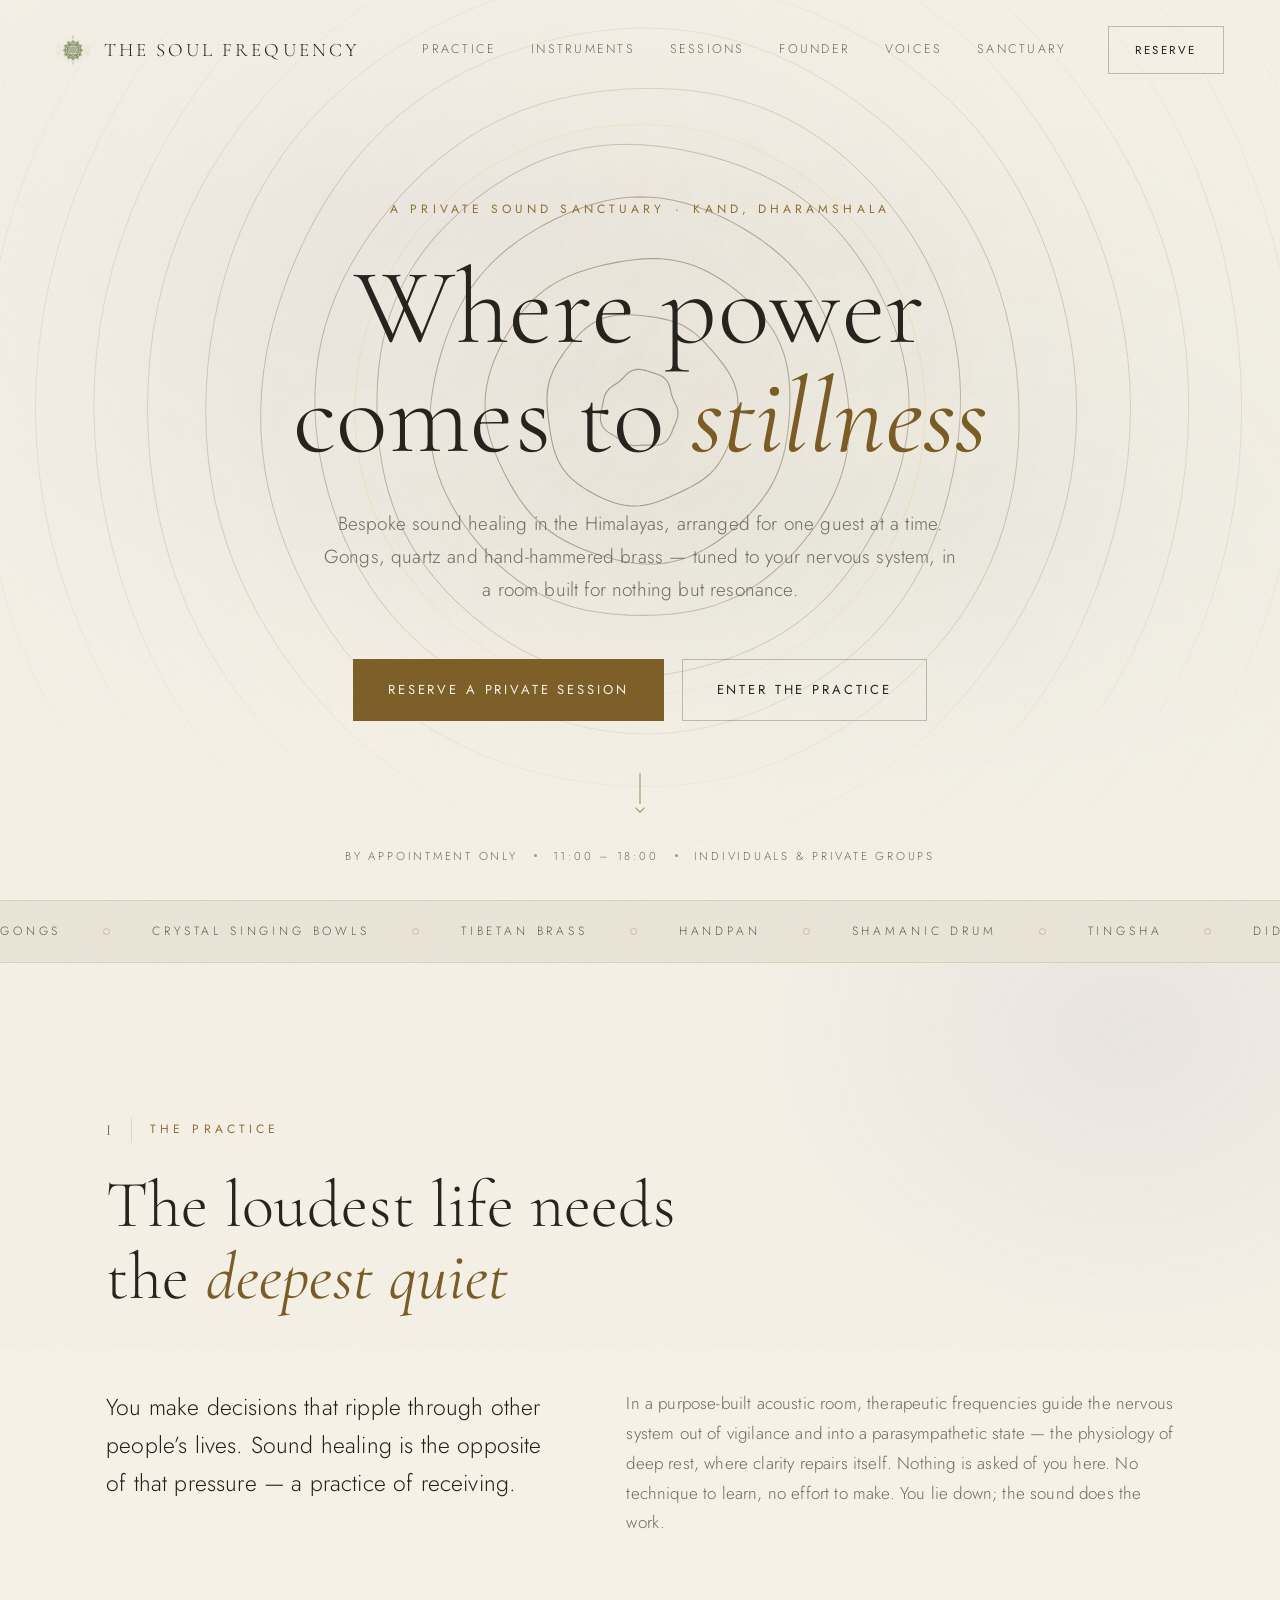
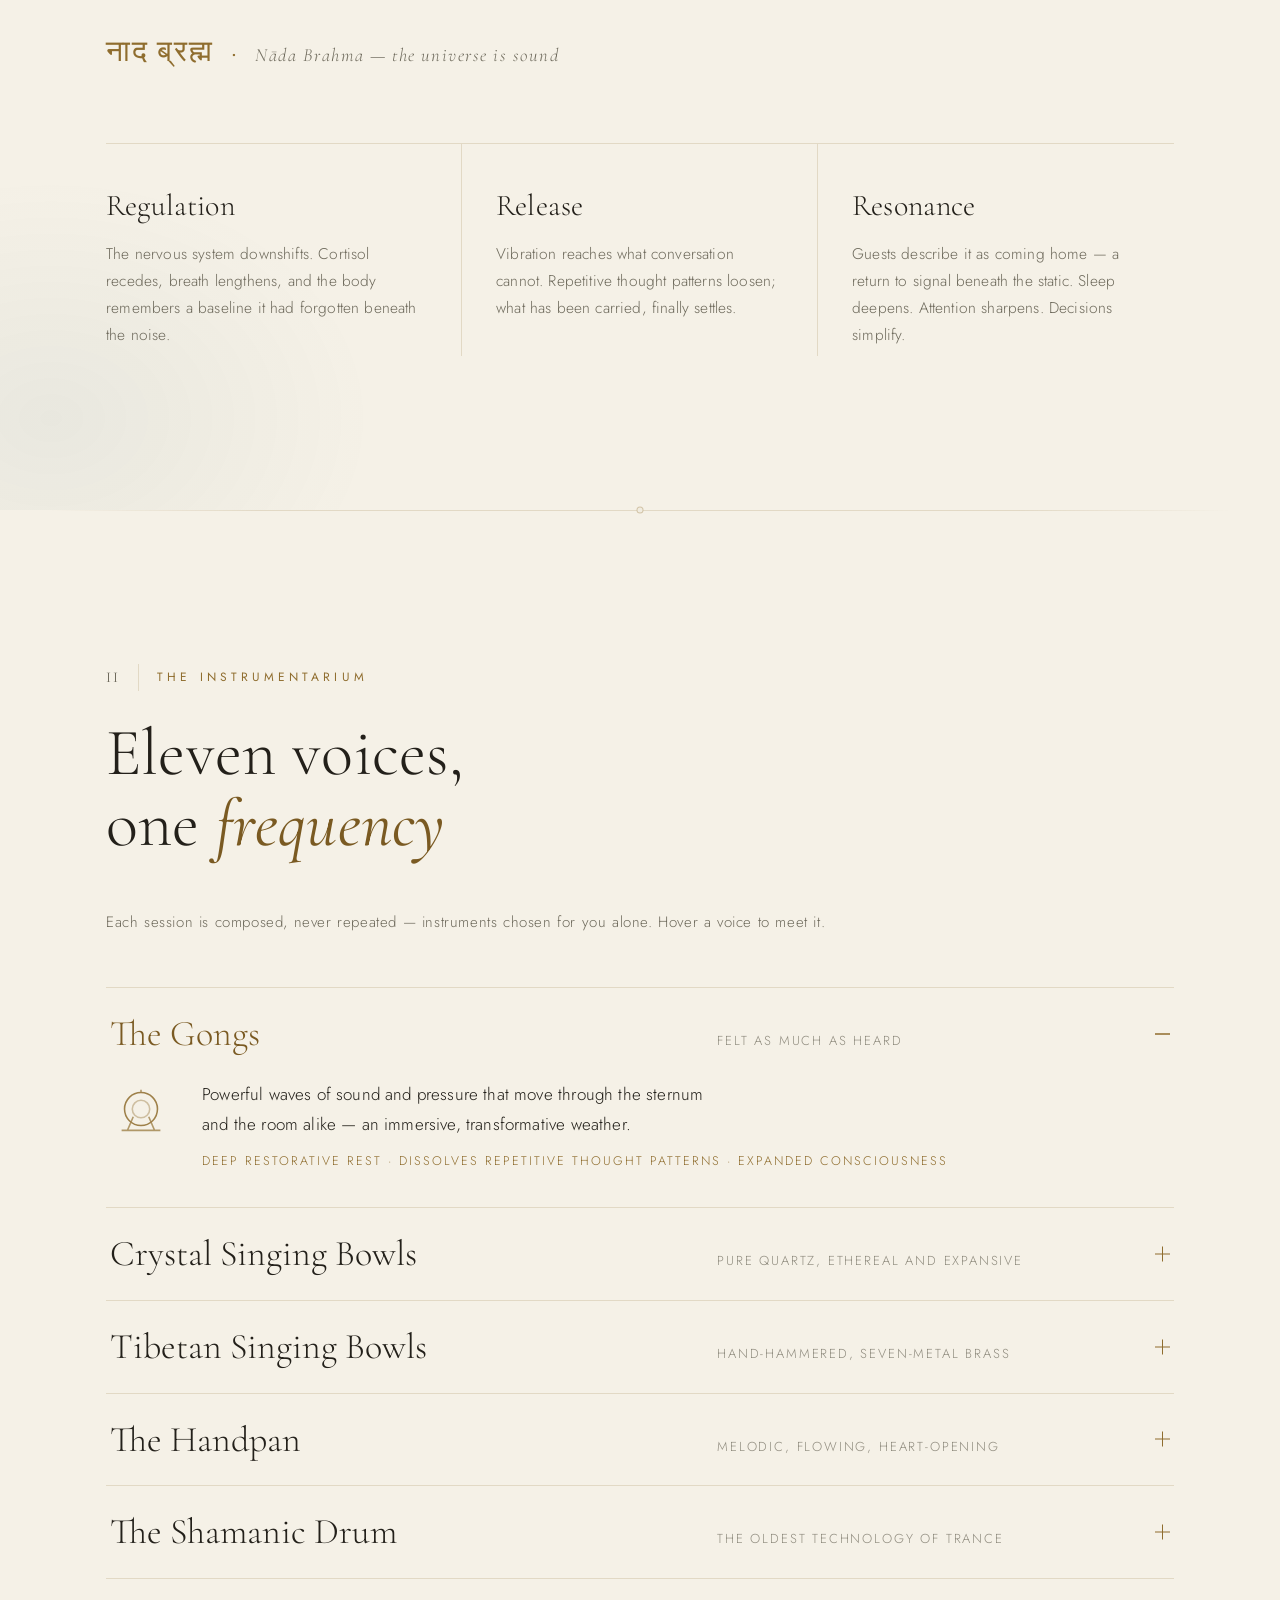
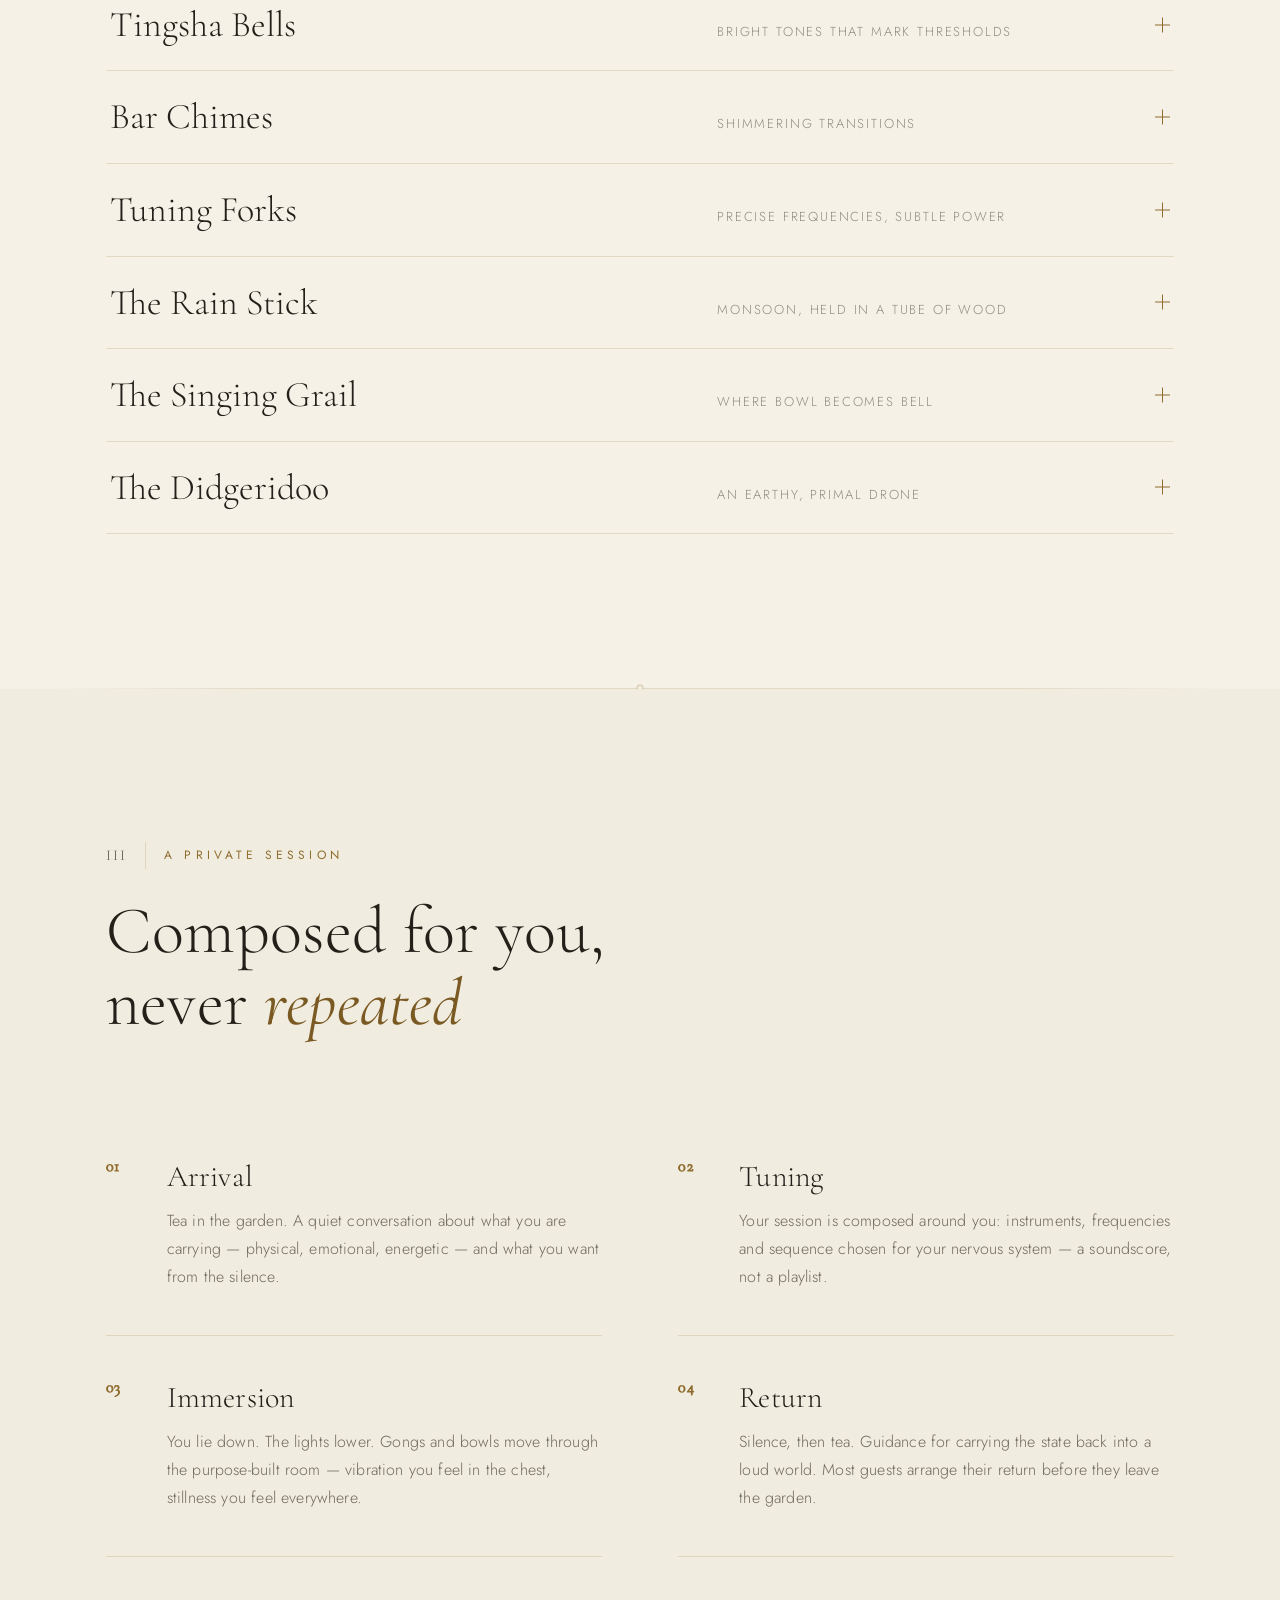
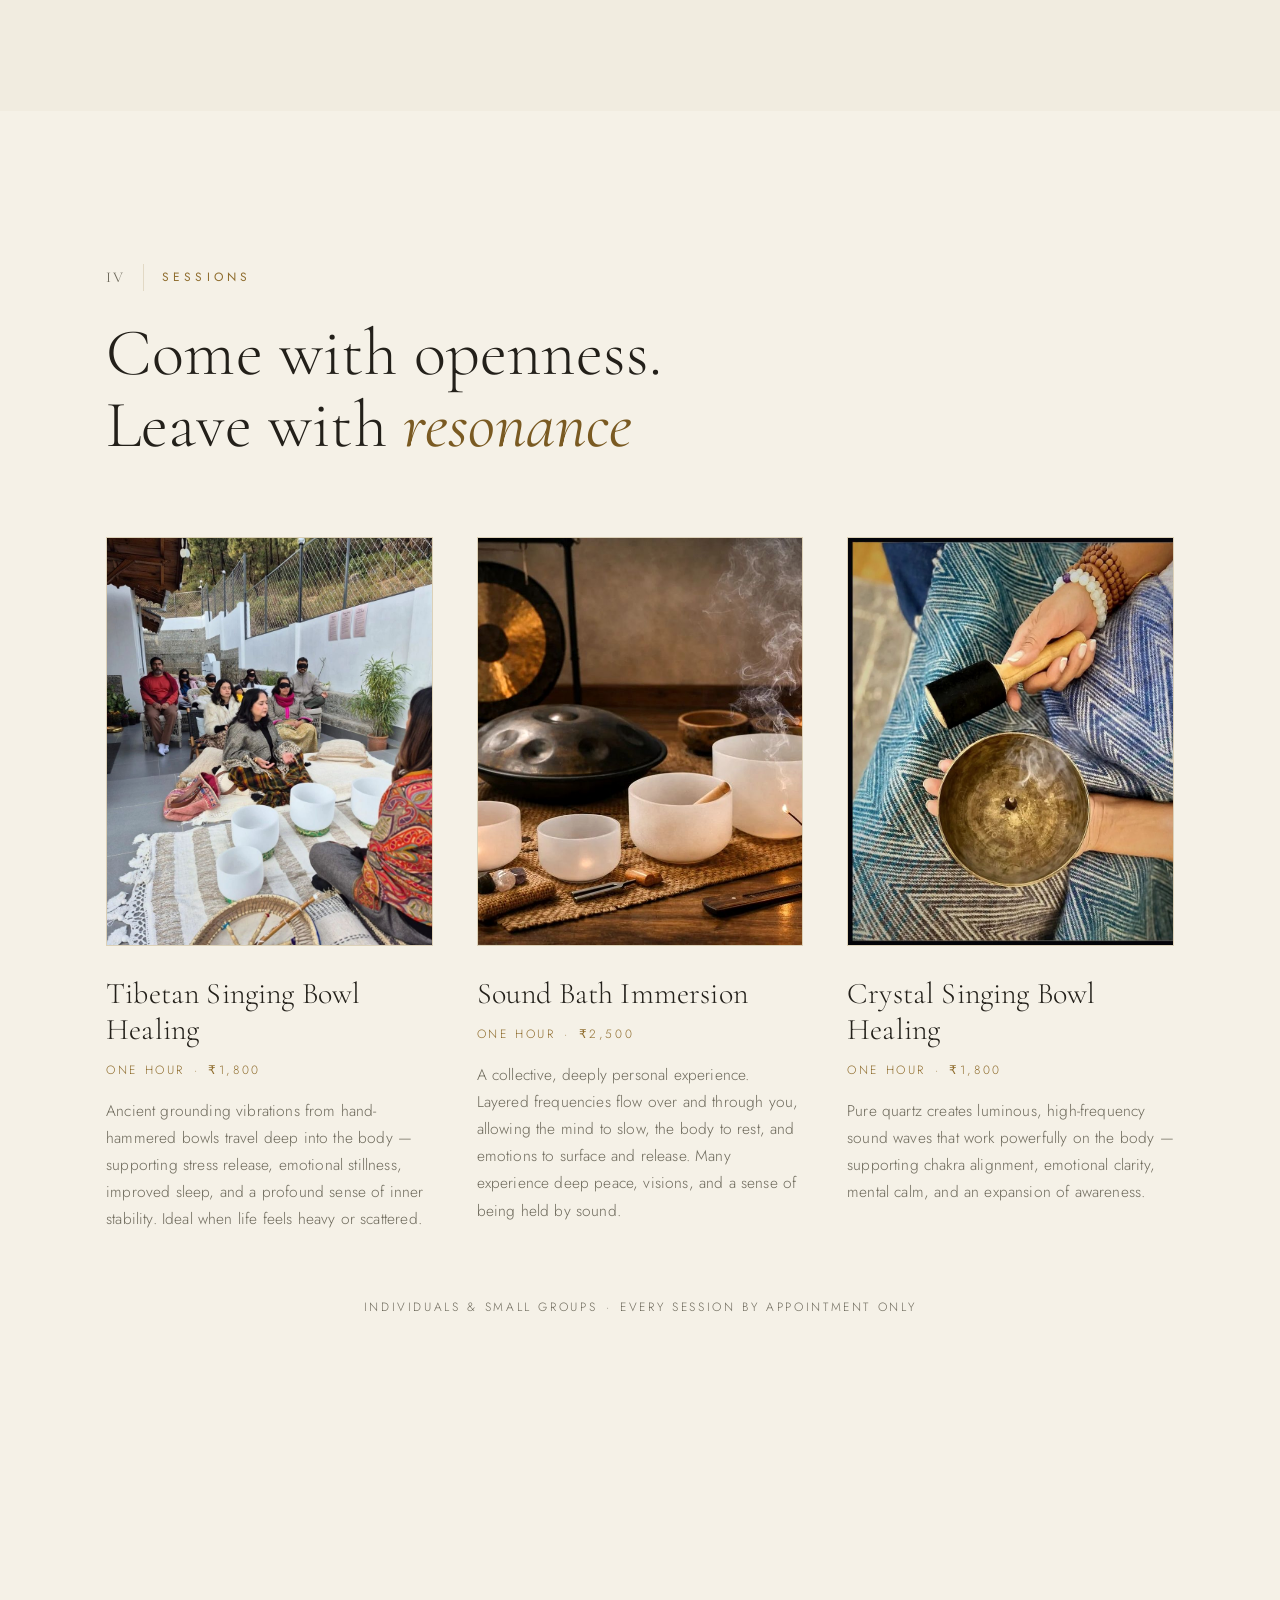
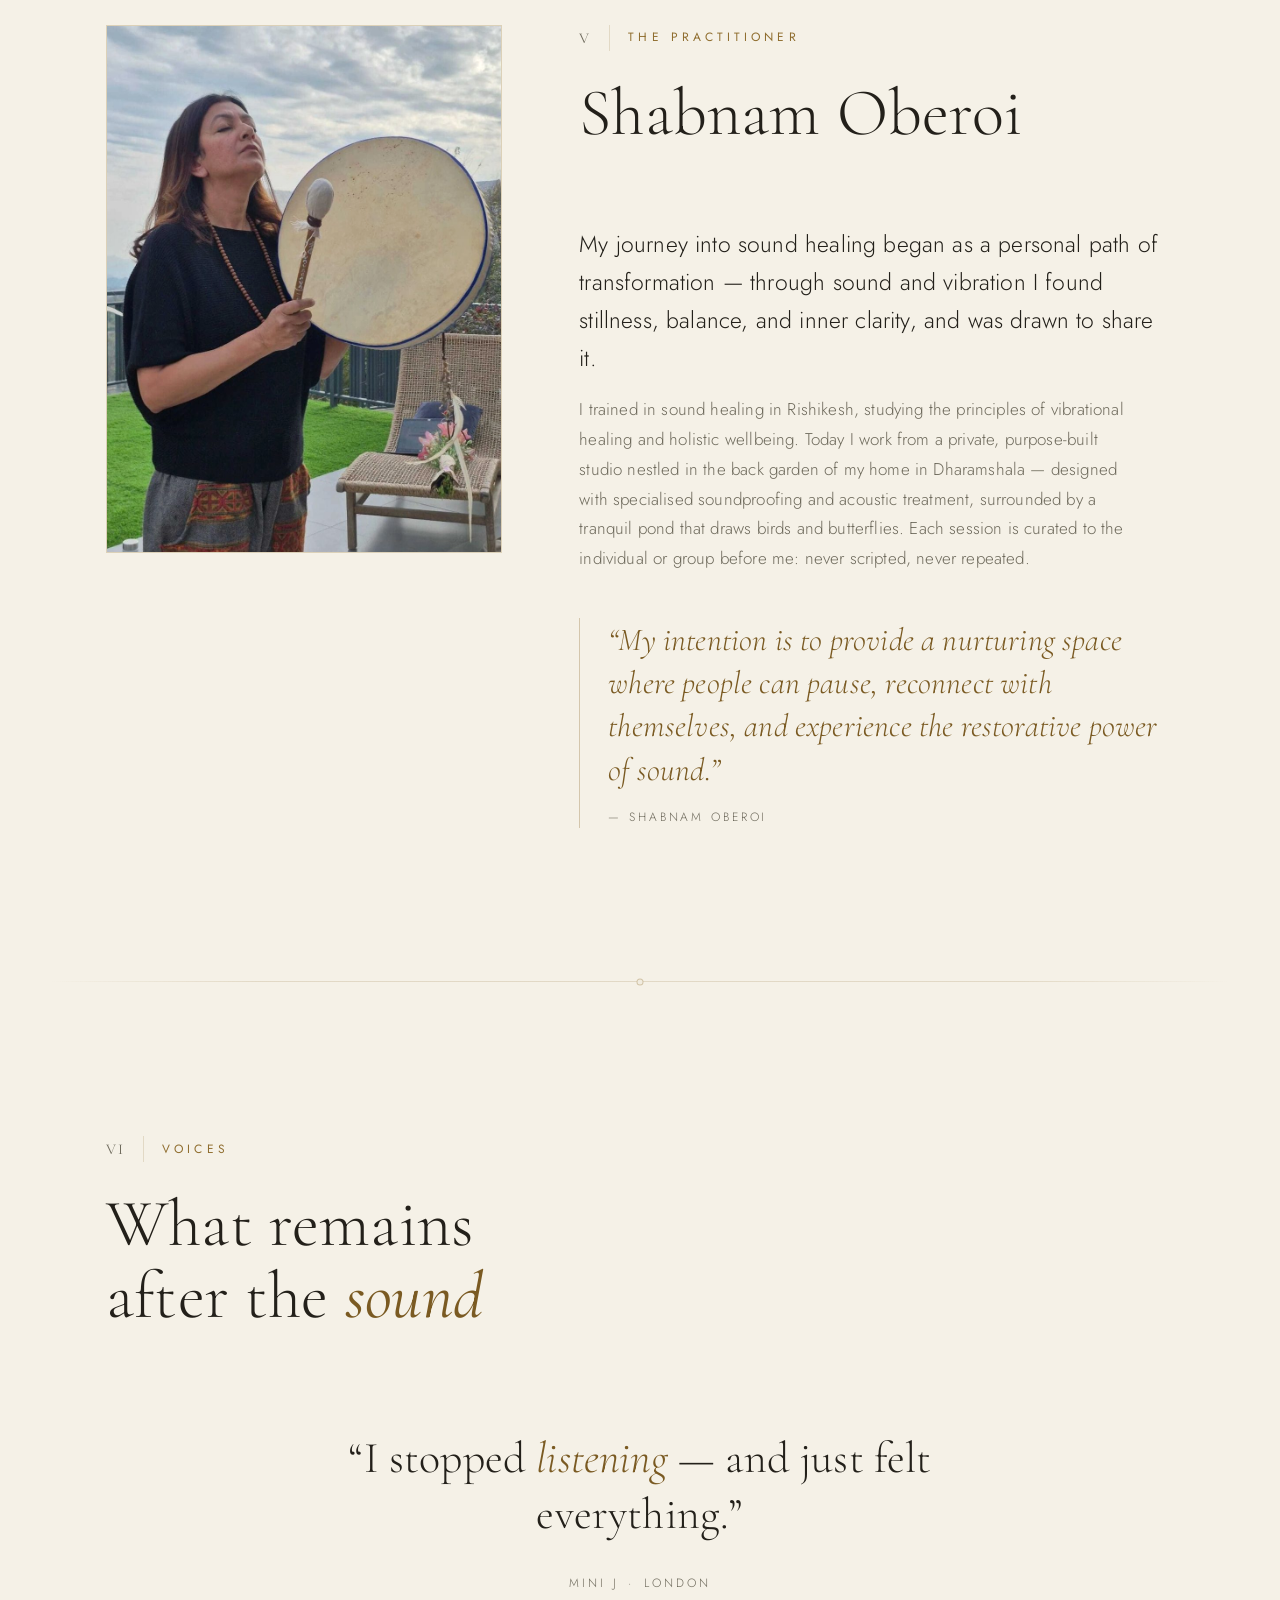
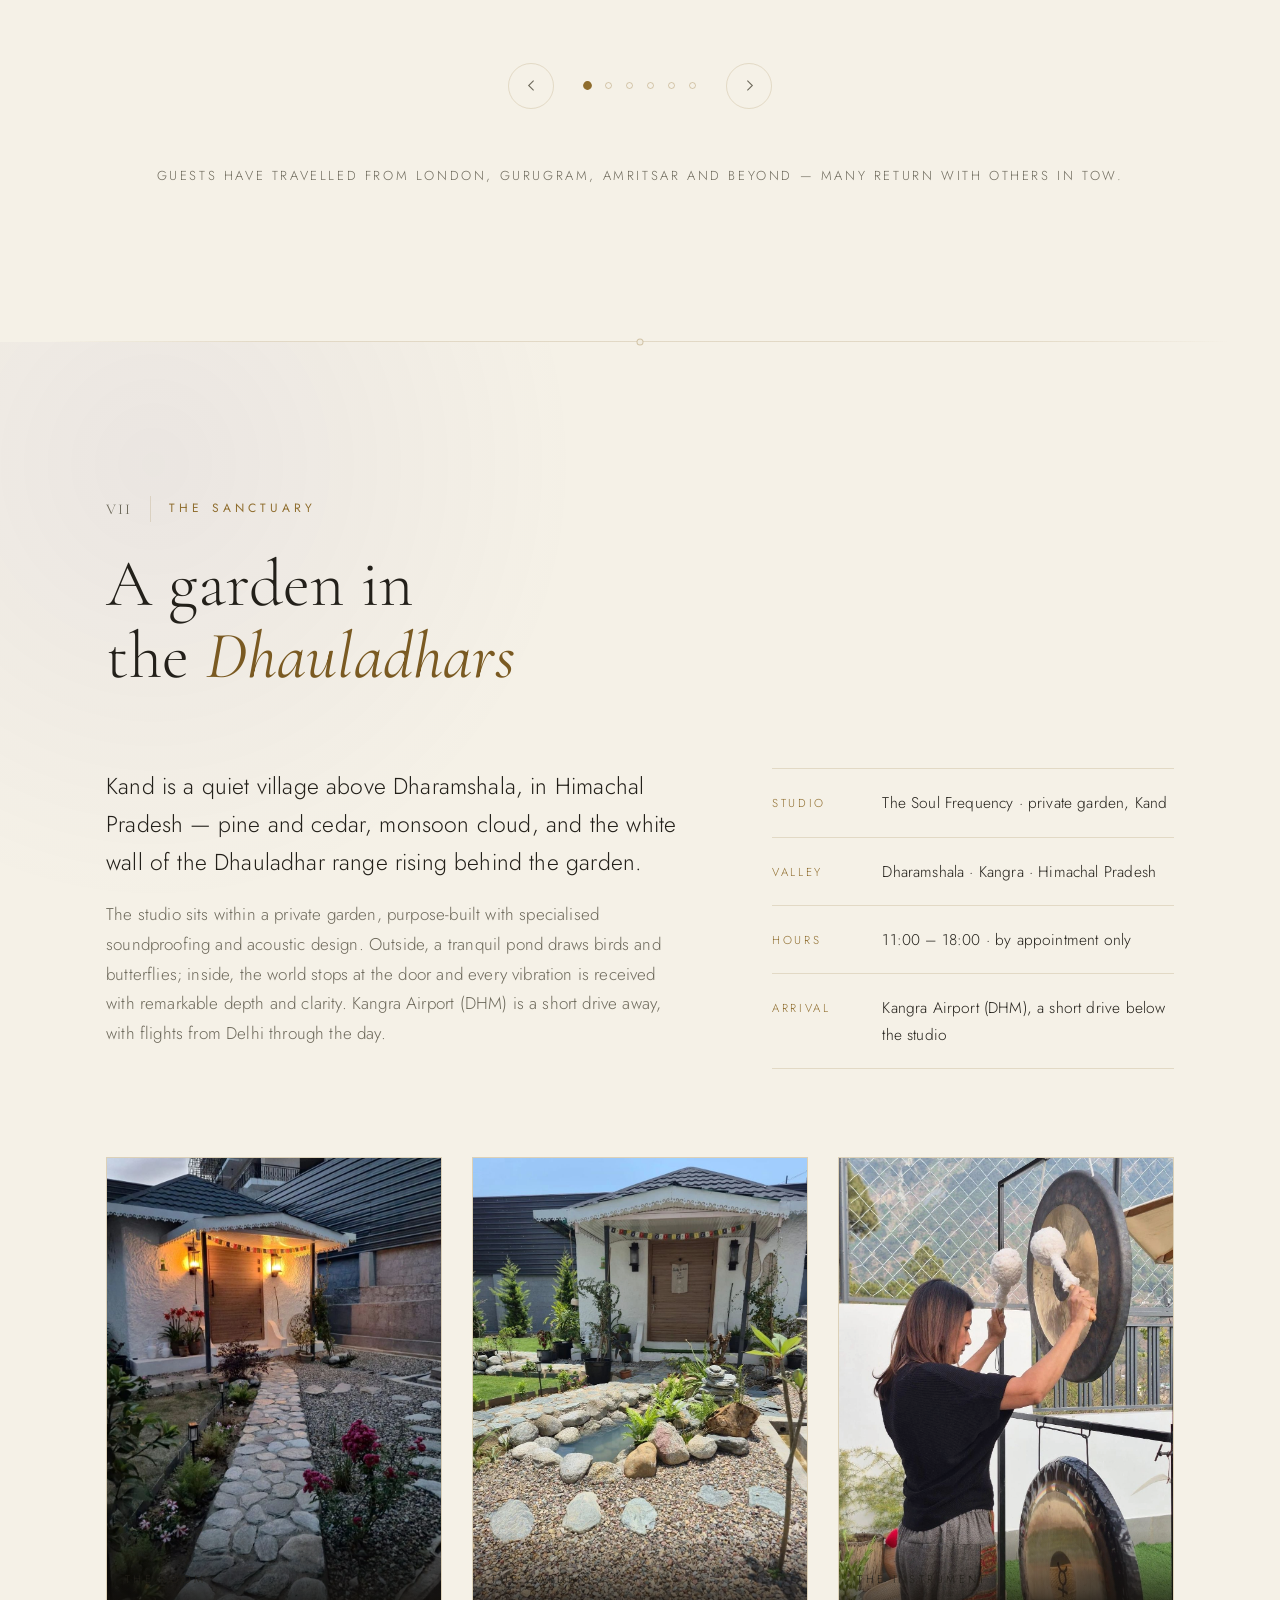
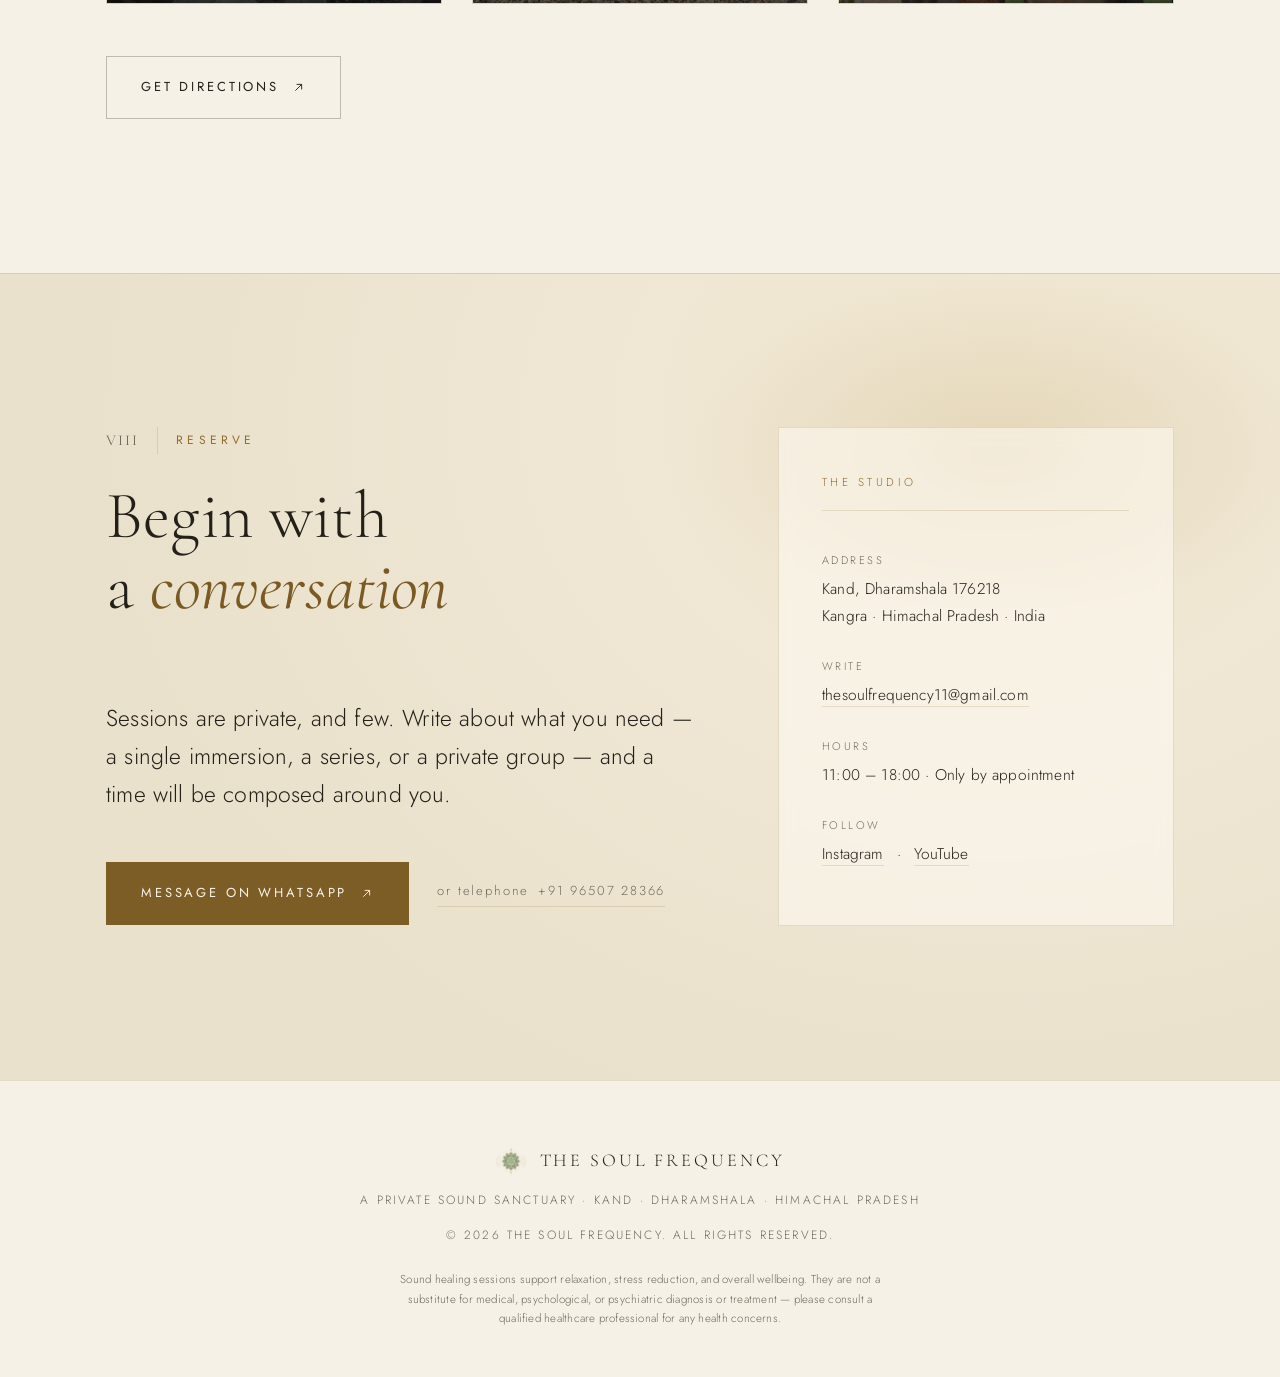
==== commit f42a582c: "AA contrast: darker solid-button bronze and ticker text on light palette" ====
--- a/index.html
+++ b/index.html
@@ -16,7 +16,7 @@
   <link rel="preload" as="font" type="font/woff2" crossorigin href="assets/fonts/Jost-300.woff2">
   <link rel="preload" as="font" type="font/woff2" crossorigin href="assets/fonts/Jost-400.woff2">
   <style>
-@font-face{font-family:Cormorant Garamond;font-style:italic;font-weight:300;font-display:swap;src:url(assets/fonts/CormorantGaramond-300i.woff2) format("woff2");unicode-range:U+0000-00FF,U+0131,U+0152-0153,U+02BB-02BC,U+02C6,U+02DA,U+02DC,U+0304,U+0308,U+0329,U+2000-206F,U+20AC,U+2122,U+2191,U+2193,U+2212,U+2215,U+FEFF,U+FFFD}@font-face{font-family:Cormorant Garamond;font-style:italic;font-weight:400;font-display:swap;src:url(assets/fonts/CormorantGaramond-400i.woff2) format("woff2");unicode-range:U+0000-00FF,U+0131,U+0152-0153,U+02BB-02BC,U+02C6,U+02DA,U+02DC,U+0304,U+0308,U+0329,U+2000-206F,U+20AC,U+2122,U+2191,U+2193,U+2212,U+2215,U+FEFF,U+FFFD}@font-face{font-family:Cormorant Garamond;font-style:normal;font-weight:300;font-display:swap;src:url(assets/fonts/CormorantGaramond-300.woff2) format("woff2");unicode-range:U+0000-00FF,U+0131,U+0152-0153,U+02BB-02BC,U+02C6,U+02DA,U+02DC,U+0304,U+0308,U+0329,U+2000-206F,U+20AC,U+2122,U+2191,U+2193,U+2212,U+2215,U+FEFF,U+FFFD}@font-face{font-family:Cormorant Garamond;font-style:normal;font-weight:400;font-display:swap;src:url(assets/fonts/CormorantGaramond-400.woff2) format("woff2");unicode-range:U+0000-00FF,U+0131,U+0152-0153,U+02BB-02BC,U+02C6,U+02DA,U+02DC,U+0304,U+0308,U+0329,U+2000-206F,U+20AC,U+2122,U+2191,U+2193,U+2212,U+2215,U+FEFF,U+FFFD}@font-face{font-family:Jost;font-style:normal;font-weight:300;font-display:swap;src:url(assets/fonts/Jost-300.woff2) format("woff2");unicode-range:U+0000-00FF,U+0131,U+0152-0153,U+02BB-02BC,U+02C6,U+02DA,U+02DC,U+0304,U+0308,U+0329,U+2000-206F,U+20AC,U+2122,U+2191,U+2193,U+2212,U+2215,U+FEFF,U+FFFD}@font-face{font-family:Jost;font-style:normal;font-weight:400;font-display:swap;src:url(assets/fonts/Jost-400.woff2) format("woff2");unicode-range:U+0000-00FF,U+0131,U+0152-0153,U+02BB-02BC,U+02C6,U+02DA,U+02DC,U+0304,U+0308,U+0329,U+2000-206F,U+20AC,U+2122,U+2191,U+2193,U+2212,U+2215,U+FEFF,U+FFFD}:root{--void: #F5F1E7;--void-rgb: 245, 241, 231;--veil: #ECE6D7;--deep-bg: #F1ECE0;--brass: #8F6D2E;--brass-rgb: 143, 109, 46;--brass-hover: #A8823F;--candlelight: #7A5A22;--moonlight: #23201A;--mist: #6E6A5C;--hairline: rgba(143, 109, 46, .32);--hairline-dim: rgba(143, 109, 46, .18);--footer-dim: #71695A;--btn-ink: #F7F3EA;--ghost-border: rgba(35, 32, 26, .26);--ghost-ink: #23201A;--nav-scrolled-bg: rgba(245, 241, 231, .86);--menu-bg: rgba(245, 241, 231, .97);--ticker-bg: rgba(226, 218, 202, .5);--panel-bg: rgba(255, 252, 245, .55);--caption-grad: rgba(20, 17, 12, .72);--title-shadow: 0 0 60px rgba(255, 250, 240, .9);--hero-veil: radial-gradient(58% 46% at 50% 44%, rgba(245, 241, 231, 0) 0%, rgba(245, 241, 231, .08) 46%, rgba(245, 241, 231, .66) 100%), linear-gradient(180deg, rgba(245, 241, 231, .5) 0%, rgba(245, 241, 231, 0) 22%, rgba(245, 241, 231, 0) 60%, rgba(245, 241, 231, 1) 100%);--reserve-bg: radial-gradient(70% 90% at 78% 18%, #F0E6CF 0%, #EFE7D4 46%, #EAE1CC 100%);--reserve-glow: radial-gradient(34% 30% at 78% 22%, rgba(168, 130, 63, .16), transparent 72%);--aurora-1: rgba(107, 91, 158, .07);--aurora-2: rgba(46, 95, 99, .06);--aurora-3: rgba(107, 91, 158, .07);--frame-filter: saturate(.94) contrast(1.01) brightness(1.02);--frame-filter-hover: saturate(1.02) contrast(1) brightness(1.04);color-scheme:light}:root{--font-display: "Cormorant Garamond", "Times New Roman", serif;--font-body: "Jost", "Century Gothic", "Segoe UI", sans-serif;--wrap: 1180px;--gutter: clamp(20px, 5vw, 56px);--section-pad: clamp(88px, 12vw, 168px);--ease-out: cubic-bezier(.22, 1, .36, 1);--dur: .9s}*,*:before,*:after{box-sizing:border-box}html{scroll-behavior:smooth}body{margin:0;background:var(--void);color:var(--moonlight);font-family:var(--font-body);font-weight:300;font-size:17px;line-height:1.75;letter-spacing:.01em;-webkit-font-smoothing:antialiased;overflow-x:hidden}img,svg{display:block}a{color:inherit;text-decoration:none}button{font:inherit;color:inherit;background:none;border:0;cursor:pointer}::selection{background:#8f6d2e38;color:#23201a}.skip-link{position:fixed;top:-100px;left:16px;z-index:200;padding:10px 18px;background:var(--brass);color:var(--btn-ink);font-size:13px;letter-spacing:.12em;text-transform:uppercase;transition:top .3s}.skip-link:focus{top:16px}:focus-visible{outline:1.5px solid var(--brass);outline-offset:4px}.grain{position:fixed;inset:-50%;z-index:90;pointer-events:none;background-image:url("data:image/svg+xml,%3Csvg xmlns='http://www.w3.org/2000/svg' width='300' height='300'%3E%3Cfilter id='n'%3E%3CfeTurbulence type='fractalNoise' baseFrequency='0.9' numOctaves='2' stitchTiles='stitch'/%3E%3C/filter%3E%3Crect width='100%25' height='100%25' filter='url(%23n)'/%3E%3C/svg%3E");opacity:.05;animation:grain-shift 1.4s steps(4) infinite}@keyframes grain-shift{0%{transform:translate(0)}25%{transform:translate(-1.5%,1%)}50%{transform:translate(1%,-1.5%)}75%{transform:translate(-1%,-1%)}to{transform:translate(0)}}h1,h2,h3,blockquote p{font-family:var(--font-display);font-weight:300;margin:0}h1{font-size:clamp(52px,8.4vw,118px);line-height:1.02;letter-spacing:.005em}h2{font-size:clamp(38px,5.2vw,68px);line-height:1.08}h3{font-size:clamp(24px,2.4vw,30px);line-height:1.2}h1 em,h2 em{font-style:italic;font-weight:400;color:var(--candlelight)}p{margin:0}.eyebrow{font-family:var(--font-body);font-size:12px;font-weight:400;letter-spacing:.34em;text-transform:uppercase;color:var(--brass);display:flex;align-items:center;gap:18px;margin:0 0 26px}.eyebrow .numeral{font-family:var(--font-display);font-size:15px;letter-spacing:.14em;color:var(--mist);padding-right:18px;border-right:1px solid var(--hairline-dim)}.lede{font-size:clamp(19px,2vw,23px);line-height:1.65;font-weight:300;color:var(--moonlight)}.body{color:var(--mist);max-width:56ch}.body+.body{margin-top:1.2em}.btn{display:inline-flex;align-items:center;gap:12px;font-family:var(--font-body);font-size:13px;font-weight:400;letter-spacing:.22em;text-transform:uppercase;padding:19px 34px;transition:all .45s var(--ease-out);white-space:nowrap}.btn svg{width:15px;height:15px;transition:transform .45s var(--ease-out)}.btn:hover svg{transform:translate(3px,-3px)}.btn-solid{background:var(--brass);color:var(--btn-ink);border:1px solid var(--brass)}.btn-solid:hover{background:var(--brass-hover);border-color:var(--brass-hover)}.btn-ghost{color:var(--ghost-ink);border:1px solid var(--ghost-border)}.btn-ghost:hover{border-color:var(--brass);color:var(--candlelight)}.nav{position:fixed;top:0;left:0;right:0;z-index:100;display:flex;align-items:center;gap:40px;padding:26px var(--gutter);transition:background .5s,padding .5s,border-color .5s;border-bottom:1px solid transparent}.nav.is-scrolled{background:var(--nav-scrolled-bg);-webkit-backdrop-filter:blur(18px);backdrop-filter:blur(18px);border-bottom-color:var(--hairline-dim);padding-top:16px;padding-bottom:16px}.nav-brand{display:inline-flex;align-items:center;gap:14px;color:var(--moonlight);margin-right:auto}.nav-mark{width:34px;height:34px;color:var(--brass);transition:transform 1.2s var(--ease-out)}.nav-brand:hover .nav-mark{transform:rotate(120deg)}.nav-word{font-family:var(--font-display);font-size:19px;letter-spacing:.16em;text-transform:uppercase}.nav-links{display:flex;gap:clamp(18px,2.4vw,34px)}.nav-links a{position:relative;font-size:12.5px;letter-spacing:.18em;text-transform:uppercase;color:var(--mist);padding:6px 2px;transition:color .35s}.nav-links a:after{content:"";position:absolute;left:0;bottom:0;width:100%;height:1px;background:var(--brass);transform:scaleX(0);transform-origin:right;transition:transform .45s var(--ease-out)}.nav-links a:hover{color:var(--moonlight)}.nav-links a:hover:after{transform:scaleX(1);transform-origin:left}.nav-cta{padding:13px 26px;font-size:11.5px}.nav-burger{display:none;flex-direction:column;gap:7px;padding:10px;margin-right:-10px}.nav-burger span{display:block;width:26px;height:1.5px;background:var(--moonlight);transition:transform .45s var(--ease-out),opacity .3s}.nav-burger[aria-expanded=true] span:first-child{transform:translateY(4.25px) rotate(45deg)}.nav-burger[aria-expanded=true] span:last-child{transform:translateY(-4.25px) rotate(-45deg)}.mobile-menu{position:fixed;inset:0;z-index:99;background:var(--menu-bg);-webkit-backdrop-filter:blur(24px);backdrop-filter:blur(24px);display:flex;align-items:center;justify-content:center;opacity:0;visibility:hidden;transition:opacity .5s var(--ease-out),visibility .5s}.mobile-menu.is-open{opacity:1;visibility:visible}.mobile-menu nav{display:flex;flex-direction:column;align-items:center;gap:8px;text-align:center}.mobile-menu a{font-family:var(--font-display);font-size:clamp(32px,7vw,44px);color:var(--moonlight);padding:8px 24px;opacity:0;transform:translateY(18px);transition:opacity .6s var(--ease-out),transform .6s var(--ease-out),color .3s}.mobile-menu.is-open a{opacity:1;transform:none}.mobile-menu.is-open a:nth-child(1){transition-delay:.08s}.mobile-menu.is-open a:nth-child(2){transition-delay:.14s}.mobile-menu.is-open a:nth-child(3){transition-delay:.2s}.mobile-menu.is-open a:nth-child(4){transition-delay:.26s}.mobile-menu.is-open a:nth-child(5){transition-delay:.32s}.mobile-menu.is-open a:nth-child(6){transition-delay:.38s}.mobile-menu.is-open a:nth-child(7){transition-delay:.44s}.mobile-menu a:hover{color:var(--candlelight)}.mm-reserve{margin-top:28px;font-size:clamp(24px,5vw,32px)!important;font-style:italic;color:var(--brass)!important}.hero{position:relative;min-height:100vh;min-height:100svh;display:flex;flex-direction:column;align-items:center;justify-content:center;text-align:center;padding:140px var(--gutter) 120px;isolation:isolate}#field{position:absolute;inset:0;width:100%;height:100%;z-index:-2}.hero-veil{position:absolute;inset:0;z-index:-1;background:var(--hero-veil)}.hero-inner{max-width:900px}.hero-eyebrow{justify-content:center;margin-bottom:34px}.hero-title{text-shadow:var(--title-shadow)}.hero-lede{margin:34px auto 0;max-width:58ch;color:var(--mist);font-size:clamp(16px,1.55vw,19px)}.hero-actions{display:flex;gap:18px;justify-content:center;flex-wrap:wrap;margin-top:52px}.hero-foot{position:absolute;bottom:34px;left:0;right:0;display:flex;justify-content:center;align-items:center;gap:16px;font-size:11.5px;letter-spacing:.24em;text-transform:uppercase;color:var(--mist)}.hero-foot .dot{width:3px;height:3px;border-radius:50%;background:var(--brass);opacity:.7}.scroll-hint{position:absolute;bottom:86px;left:50%;transform:translate(-50%);color:var(--brass);opacity:.75;transition:opacity .4s}.scroll-hint:hover{opacity:1}.scroll-hint svg{width:11px;height:42px}.scroll-hint line,.scroll-hint path{stroke:currentColor;stroke-width:1.2}.scroll-hint line{animation:hint-fall 2.6s var(--ease-out) infinite}@keyframes hint-fall{0%{transform:translateY(-8px);opacity:0}35%{opacity:1}to{transform:translateY(10px);opacity:0}}.hero-inner>*{opacity:0;transform:translateY(26px);animation:rise var(--dur) var(--ease-out) forwards}.hero-eyebrow{animation-delay:.25s}.hero-title{animation-delay:.4s}.hero-lede{animation-delay:.6s}.hero-actions{animation-delay:.8s}@keyframes rise{to{opacity:1;transform:none}}.ticker{overflow:hidden;border-top:1px solid var(--hairline-dim);border-bottom:1px solid var(--hairline-dim);padding:20px 0;background:var(--ticker-bg)}.ticker-track{display:flex;align-items:center;gap:42px;width:max-content;animation:ticker-run 75s linear infinite}.ticker span{font-size:12px;font-weight:300;letter-spacing:.32em;text-transform:uppercase;color:var(--mist);white-space:nowrap}.ticker i{width:7px;height:7px;border-radius:50%;border:1px solid var(--hairline);flex:none}@keyframes ticker-run{to{transform:translate(-50%)}}.wrap{max-width:var(--wrap);margin:0 auto;padding:0 var(--gutter)}section[id]{scroll-margin-top:84px}.section{padding:var(--section-pad) 0;position:relative}.section-deep{background:var(--deep-bg)}.section-head{margin-bottom:clamp(48px,6vw,84px)}.section-note{color:var(--mist);font-size:15px;letter-spacing:.04em;margin:-28px 0 52px}.hint-touch{display:none}.divide{border:0;height:1px;max-width:var(--wrap);margin:0 auto;background:linear-gradient(90deg,transparent,var(--hairline-dim) 18%,var(--hairline-dim) 82%,transparent);position:relative;overflow:visible}.divide:after{content:"";position:absolute;left:50%;top:50%;width:7px;height:7px;border-radius:50%;border:1px solid var(--hairline);background:var(--deep-bg);transform:translate(-50%,-50%)}#practice:before,#sanctuary:before{content:"";position:absolute;inset:0;pointer-events:none;z-index:0}#practice:before{background:radial-gradient(42% 38% at 88% 6%,var(--aurora-1),transparent 70%),radial-gradient(36% 30% at 4% 92%,var(--aurora-2),transparent 70%)}#sanctuary:before{background:radial-gradient(46% 40% at 12% 8%,var(--aurora-3),transparent 72%)}.section>.wrap{position:relative;z-index:1}.practice-grid{display:grid;grid-template-columns:minmax(0,5fr) minmax(0,6fr);gap:clamp(32px,5vw,72px);align-items:start}.practice-grid .body{max-width:none}.sanskrit{margin:clamp(56px,7vw,88px) 0 clamp(40px,5vw,64px);font-family:var(--font-display);font-size:clamp(22px,2.6vw,30px);color:var(--brass);letter-spacing:.06em}.sanskrit span{font-size:.62em;font-style:italic;color:var(--mist);letter-spacing:.08em}.outcomes{display:grid;grid-template-columns:repeat(3,1fr);border-top:1px solid var(--hairline-dim)}.outcome{padding:44px 34px 8px 0;border-right:1px solid var(--hairline-dim)}.outcome:last-child{border-right:0}.outcome+.outcome{padding-left:34px}.outcome h3{margin-bottom:16px}.outcome p{color:var(--mist);font-size:15.5px}.instrumentarium{list-style:none;margin:0;padding:0;border-top:1px solid var(--hairline-dim)}.ins{border-bottom:1px solid var(--hairline-dim)}.ins-row{width:100%;display:grid;grid-template-columns:minmax(0,3fr) minmax(0,2fr) 40px;align-items:baseline;gap:24px;text-align:left;padding:26px 4px;transition:padding .5s var(--ease-out)}.ins-name{font-family:var(--font-display);font-size:clamp(24px,3vw,36px);line-height:1.1;color:var(--moonlight);transition:color .4s,transform .5s var(--ease-out)}.ins-essence{font-size:13px;letter-spacing:.14em;text-transform:uppercase;color:var(--mist);opacity:.75;transition:opacity .4s}.ins-plus{position:relative;width:15px;height:15px;justify-self:end;align-self:center}.ins-plus:before,.ins-plus:after{content:"";position:absolute;left:0;top:50%;width:15px;height:1px;background:var(--brass);transform:translateY(-50%);transition:transform .5s var(--ease-out)}.ins-plus:after{transform:translateY(-50%) rotate(90deg)}.ins-row:hover .ins-name{color:var(--candlelight);transform:translate(10px)}.ins-row:hover .ins-essence{opacity:1}.ins[data-open=true] .ins-name{color:var(--candlelight)}.ins[data-open=true] .ins-plus:after{transform:translateY(-50%) rotate(0)}.ins-detail{display:grid;grid-template-rows:0fr;transition:grid-template-rows .7s var(--ease-out)}.ins-detail-inner{overflow:hidden;display:flex;gap:30px;align-items:flex-start;padding:0 4px}.ins[data-open=true] .ins-detail{grid-template-rows:1fr}.ins-glyph{width:62px;height:62px;flex:none;color:var(--brass);opacity:.85}.ins-detail p:first-of-type{color:var(--moonlight);max-width:52ch}.ins-benefit{margin-top:12px!important;font-size:12.5px!important;letter-spacing:.16em;text-transform:uppercase;color:var(--brass)!important}.ins[data-open=true] .ins-detail-inner{padding-bottom:34px}.section-deep .section-head{text-align:left}.rite{display:grid;grid-template-columns:repeat(2,1fr);gap:0 clamp(48px,6vw,96px)}.rite-step{display:flex;gap:clamp(22px,3vw,40px);padding:44px 0;border-bottom:1px solid var(--hairline-dim)}.rite-num{font-family:var(--font-display);font-size:clamp(44px,4.6vw,64px);line-height:.9;color:transparent;-webkit-text-stroke:1px var(--brass);flex:none;min-width:1.4em}.rite-step h3{margin-bottom:12px}.rite-step p{color:var(--mist);font-size:16px}.frame{margin:0;position:relative;border:1px solid var(--hairline-dim);overflow:hidden;background:var(--veil)}.frame img{width:100%;height:100%;object-fit:cover;display:block;filter:var(--frame-filter);transition:filter .8s var(--ease-out),transform 1.2s var(--ease-out)}.frame:hover img{filter:var(--frame-filter-hover);transform:scale(1.025)}.sessions{display:grid;grid-template-columns:repeat(3,1fr);gap:clamp(28px,3.4vw,48px)}.session .frame{aspect-ratio:4 / 5}.session h3{margin-top:30px}.session-meta{margin-top:12px;font-size:12px;letter-spacing:.22em;text-transform:uppercase;color:var(--brass)}.session-desc{margin-top:16px;color:var(--mist);font-size:15.5px}.session-note{margin-top:64px;text-align:center;font-size:12px;letter-spacing:.22em;text-transform:uppercase;color:var(--mist)}.gallery{display:grid;grid-template-columns:repeat(3,1fr);gap:clamp(18px,2.4vw,32px);margin:clamp(56px,7vw,88px) 0 0}.gallery figure{aspect-ratio:3 / 4}.gallery figcaption{position:absolute;left:0;right:0;bottom:0;padding:40px 18px 14px;font-size:11px;letter-spacing:.3em;text-transform:uppercase;color:var(--moonlight);background:linear-gradient(180deg,transparent,var(--caption-grad))}.founder-photo{aspect-ratio:3 / 4;align-self:start}.founder-grid{display:grid;grid-template-columns:minmax(0,4fr) minmax(0,6fr);gap:clamp(40px,6vw,90px);align-items:center}.founder-grid .lede{margin-bottom:18px}.pull{margin:44px 0 0;padding-left:28px;border-left:1px solid var(--hairline)}.pull p{font-size:clamp(24px,2.6vw,32px);font-style:italic;line-height:1.35;color:var(--candlelight)}.pull cite{display:block;margin-top:16px;font-family:var(--font-body);font-style:normal;font-size:12px;letter-spacing:.24em;text-transform:uppercase;color:var(--mist)}.stage{max-width:860px;margin:0 auto;text-align:center;min-height:300px;display:flex;flex-direction:column}.stage-quotes{position:relative;flex:1}.quote{position:absolute;inset:0;display:flex;flex-direction:column;justify-content:center;align-items:center;gap:30px;opacity:0;transform:translateY(14px);transition:opacity .9s var(--ease-out),transform .9s var(--ease-out);pointer-events:none;padding:0 8px}.quote.is-active{opacity:1;transform:none;pointer-events:auto}.quote p{font-size:clamp(28px,3.8vw,44px);line-height:1.28}.quote em{font-style:italic;color:var(--candlelight)}.quote cite{font-family:var(--font-body);font-style:normal;font-size:12px;letter-spacing:.26em;text-transform:uppercase;color:var(--mist)}.stage-controls{display:flex;align-items:center;justify-content:center;gap:30px;margin-top:48px}.stage-btn{width:46px;height:46px;border:1px solid var(--hairline-dim);border-radius:50%;color:var(--mist);display:grid;place-items:center;transition:border-color .4s,color .4s}.stage-btn:hover{border-color:var(--brass);color:var(--candlelight)}.stage-btn svg{width:17px;height:17px}.stage-dots{display:flex;gap:14px}.stage-dot{width:7px;height:7px;border-radius:50%;border:1px solid var(--hairline);background:transparent;padding:0;transition:background .4s,border-color .4s,transform .4s}.stage-dot.is-active{background:var(--brass);border-color:var(--brass);transform:scale(1.25)}.voices-note{text-align:center;margin-top:56px;font-size:13px;letter-spacing:.2em;text-transform:uppercase;color:var(--mist)}.sanctuary-grid{display:grid;grid-template-columns:minmax(0,6fr) minmax(0,4fr);gap:clamp(36px,5vw,80px);align-items:start}.sanctuary-grid .lede{margin-bottom:18px}.sanctuary-facts{margin:0;border-top:1px solid var(--hairline-dim)}.sanctuary-facts>div{display:grid;grid-template-columns:92px 1fr;gap:18px;padding:20px 0;border-bottom:1px solid var(--hairline-dim)}.sanctuary-facts dt{font-size:11.5px;letter-spacing:.22em;text-transform:uppercase;color:var(--brass);padding-top:4px}.sanctuary-facts dd{margin:0;color:var(--moonlight);font-size:15.5px}.directions{margin-top:52px}.reserve{background:var(--reserve-bg);border-top:1px solid var(--hairline-dim);overflow:hidden}.reserve-glow{position:absolute;inset:0;pointer-events:none;background:var(--reserve-glow)}.reserve-grid{display:grid;grid-template-columns:minmax(0,6fr) minmax(0,4fr);gap:clamp(40px,6vw,96px);align-items:start;position:relative}.reserve .lede{max-width:46ch}.reserve-actions{margin-top:48px;display:flex;align-items:center;gap:28px;flex-wrap:wrap}.reserve-alt{font-size:13px;letter-spacing:.14em;color:var(--mist);border-bottom:1px solid var(--hairline-dim);padding-bottom:3px;transition:color .4s,border-color .4s}.reserve-alt:hover{color:var(--candlelight);border-color:var(--brass)}.concierge{border:1px solid var(--hairline-dim);padding:clamp(28px,3.4vw,44px);background:var(--panel-bg);-webkit-backdrop-filter:blur(8px);backdrop-filter:blur(8px)}.concierge-title{font-size:11.5px;letter-spacing:.3em;text-transform:uppercase;color:var(--brass);margin-bottom:26px;padding-bottom:18px;border-bottom:1px solid var(--hairline-dim)}.concierge dl{margin:0}.concierge dl>div{padding:14px 0}.concierge dt{font-size:11px;letter-spacing:.22em;text-transform:uppercase;color:var(--mist);margin-bottom:6px}.concierge dd{margin:0;font-size:15.5px;line-height:1.7}.concierge a{color:var(--moonlight);border-bottom:1px solid var(--hairline-dim);transition:color .4s,border-color .4s}.concierge a:hover{color:var(--candlelight);border-color:var(--brass)}.footer{border-top:1px solid var(--hairline-dim);padding:64px 0 48px;background:var(--void)}.footer-inner{display:flex;flex-direction:column;align-items:center;gap:14px;text-align:center}.footer-brand{display:inline-flex;align-items:center;gap:14px;font-family:var(--font-display);font-size:18px;letter-spacing:.16em;text-transform:uppercase;color:var(--moonlight)}.footer-brand .nav-mark{width:30px;height:30px}.footer-line{font-size:12px;letter-spacing:.18em;text-transform:uppercase;color:var(--mist)}.footer-line.dim{color:var(--footer-dim)}.footer-line.disclaimer{text-transform:none;letter-spacing:.02em;max-width:72ch;margin:10px auto 0;line-height:1.7;font-size:11.5px}.reveal{opacity:0;transform:translateY(28px);transition:opacity var(--dur) var(--ease-out),transform var(--dur) var(--ease-out);transition-delay:var(--reveal-delay, 0s)}.reveal.is-visible{opacity:1;transform:none}@media(max-width:1020px){.practice-grid,.sanctuary-grid,.reserve-grid,.founder-grid{grid-template-columns:1fr}.founder-photo{max-width:460px}.outcomes{grid-template-columns:1fr}.outcome{border-right:0;border-bottom:1px solid var(--hairline-dim);padding:34px 0}.outcome+.outcome{padding-left:0}.rite{grid-template-columns:1fr}.sessions{grid-template-columns:1fr;max-width:560px;margin:0 auto}.gallery{grid-template-columns:1fr 1fr}.gallery figure:first-child{grid-column:1 / -1;aspect-ratio:16 / 10}}@media(max-width:860px){.nav-links,.nav-cta{display:none}.nav-burger{display:flex}body.menu-open{overflow:hidden}.nav{gap:20px}.nav-word{font-size:15px;letter-spacing:.11em;white-space:nowrap}.nav-mark{width:28px;height:28px}.hero{padding-top:120px}.hero-foot{display:none}.scroll-hint{bottom:28px}.hero-title br{display:none}.hero-title{font-size:clamp(44px,11.8vw,56px)}.btn{padding:16px 24px;font-size:12px;letter-spacing:.16em}.btn svg{display:none}.ins-row{grid-template-columns:1fr 30px}.ins-essence{display:none}.ins-name{font-size:clamp(22px,6vw,30px)}.ins-glyph{width:48px;height:48px}.ins-detail-inner{gap:20px}.gallery{grid-template-columns:1fr}.gallery figure:first-child{grid-column:auto;aspect-ratio:4 / 5}.rite-step{padding:34px 0}.quote{position:relative}.stage-quotes{display:flex;flex-direction:column}.quote:not(.is-active){display:none}.stage{min-height:0}.hint-desktop{display:none}.hint-touch{display:inline}}@media(max-width:860px)and (orientation:landscape)and (max-height:520px){.hero{padding-top:92px;padding-bottom:72px}.hero-eyebrow{margin-bottom:16px;font-size:10.5px;letter-spacing:.26em}.hero-title{font-size:clamp(34px,9.5vw,46px)}.hero-lede{font-size:14px;line-height:1.55;margin-top:16px}.hero-actions{margin-top:24px;gap:12px}.btn{padding:13px 22px;font-size:11px;letter-spacing:.14em}.scroll-hint{display:none}}@media(prefers-reduced-motion:reduce){html{scroll-behavior:auto}.grain,.ticker-track,.scroll-hint line,.founder-mark svg{animation:none!important}.hero-inner>*,.reveal{animation:none!important;opacity:1!important;transform:none!important;transition:none!important}.quote{transition:none}}
+@font-face{font-family:Cormorant Garamond;font-style:italic;font-weight:300;font-display:swap;src:url(assets/fonts/CormorantGaramond-300i.woff2) format("woff2");unicode-range:U+0000-00FF,U+0131,U+0152-0153,U+02BB-02BC,U+02C6,U+02DA,U+02DC,U+0304,U+0308,U+0329,U+2000-206F,U+20AC,U+2122,U+2191,U+2193,U+2212,U+2215,U+FEFF,U+FFFD}@font-face{font-family:Cormorant Garamond;font-style:italic;font-weight:400;font-display:swap;src:url(assets/fonts/CormorantGaramond-400i.woff2) format("woff2");unicode-range:U+0000-00FF,U+0131,U+0152-0153,U+02BB-02BC,U+02C6,U+02DA,U+02DC,U+0304,U+0308,U+0329,U+2000-206F,U+20AC,U+2122,U+2191,U+2193,U+2212,U+2215,U+FEFF,U+FFFD}@font-face{font-family:Cormorant Garamond;font-style:normal;font-weight:300;font-display:swap;src:url(assets/fonts/CormorantGaramond-300.woff2) format("woff2");unicode-range:U+0000-00FF,U+0131,U+0152-0153,U+02BB-02BC,U+02C6,U+02DA,U+02DC,U+0304,U+0308,U+0329,U+2000-206F,U+20AC,U+2122,U+2191,U+2193,U+2212,U+2215,U+FEFF,U+FFFD}@font-face{font-family:Cormorant Garamond;font-style:normal;font-weight:400;font-display:swap;src:url(assets/fonts/CormorantGaramond-400.woff2) format("woff2");unicode-range:U+0000-00FF,U+0131,U+0152-0153,U+02BB-02BC,U+02C6,U+02DA,U+02DC,U+0304,U+0308,U+0329,U+2000-206F,U+20AC,U+2122,U+2191,U+2193,U+2212,U+2215,U+FEFF,U+FFFD}@font-face{font-family:Jost;font-style:normal;font-weight:300;font-display:swap;src:url(assets/fonts/Jost-300.woff2) format("woff2");unicode-range:U+0000-00FF,U+0131,U+0152-0153,U+02BB-02BC,U+02C6,U+02DA,U+02DC,U+0304,U+0308,U+0329,U+2000-206F,U+20AC,U+2122,U+2191,U+2193,U+2212,U+2215,U+FEFF,U+FFFD}@font-face{font-family:Jost;font-style:normal;font-weight:400;font-display:swap;src:url(assets/fonts/Jost-400.woff2) format("woff2");unicode-range:U+0000-00FF,U+0131,U+0152-0153,U+02BB-02BC,U+02C6,U+02DA,U+02DC,U+0304,U+0308,U+0329,U+2000-206F,U+20AC,U+2122,U+2191,U+2193,U+2212,U+2215,U+FEFF,U+FFFD}:root{--void: #F5F1E7;--void-rgb: 245, 241, 231;--veil: #ECE6D7;--deep-bg: #F1ECE0;--brass: #8F6D2E;--brass-rgb: 143, 109, 46;--brass-hover: #A8823F;--candlelight: #7A5A22;--moonlight: #23201A;--mist: #6E6A5C;--hairline: rgba(143, 109, 46, .32);--hairline-dim: rgba(143, 109, 46, .18);--footer-dim: #71695A;--btn-ink: #F7F3EA;--ghost-border: rgba(35, 32, 26, .26);--ghost-ink: #23201A;--nav-scrolled-bg: rgba(245, 241, 231, .86);--menu-bg: rgba(245, 241, 231, .97);--ticker-bg: rgba(226, 218, 202, .5);--panel-bg: rgba(255, 252, 245, .55);--caption-grad: rgba(20, 17, 12, .72);--title-shadow: 0 0 60px rgba(255, 250, 240, .9);--hero-veil: radial-gradient(58% 46% at 50% 44%, rgba(245, 241, 231, 0) 0%, rgba(245, 241, 231, .08) 46%, rgba(245, 241, 231, .66) 100%), linear-gradient(180deg, rgba(245, 241, 231, .5) 0%, rgba(245, 241, 231, 0) 22%, rgba(245, 241, 231, 0) 60%, rgba(245, 241, 231, 1) 100%);--reserve-bg: radial-gradient(70% 90% at 78% 18%, #F0E6CF 0%, #EFE7D4 46%, #EAE1CC 100%);--reserve-glow: radial-gradient(34% 30% at 78% 22%, rgba(168, 130, 63, .16), transparent 72%);--aurora-1: rgba(107, 91, 158, .07);--aurora-2: rgba(46, 95, 99, .06);--aurora-3: rgba(107, 91, 158, .07);--frame-filter: saturate(.94) contrast(1.01) brightness(1.02);--frame-filter-hover: saturate(1.02) contrast(1) brightness(1.04);color-scheme:light}:root{--font-display: "Cormorant Garamond", "Times New Roman", serif;--font-body: "Jost", "Century Gothic", "Segoe UI", sans-serif;--wrap: 1180px;--gutter: clamp(20px, 5vw, 56px);--section-pad: clamp(88px, 12vw, 168px);--ease-out: cubic-bezier(.22, 1, .36, 1);--dur: .9s}*,*:before,*:after{box-sizing:border-box}html{scroll-behavior:smooth}body{margin:0;background:var(--void);color:var(--moonlight);font-family:var(--font-body);font-weight:300;font-size:17px;line-height:1.75;letter-spacing:.01em;-webkit-font-smoothing:antialiased;overflow-x:hidden}img,svg{display:block}a{color:inherit;text-decoration:none}button{font:inherit;color:inherit;background:none;border:0;cursor:pointer}::selection{background:#8f6d2e38;color:#23201a}.skip-link{position:fixed;top:-100px;left:16px;z-index:200;padding:10px 18px;background:#7c5d25;color:var(--btn-ink);font-size:13px;letter-spacing:.12em;text-transform:uppercase;transition:top .3s}.skip-link:focus{top:16px}:focus-visible{outline:1.5px solid var(--brass);outline-offset:4px}.grain{position:fixed;inset:-50%;z-index:90;pointer-events:none;background-image:url("data:image/svg+xml,%3Csvg xmlns='http://www.w3.org/2000/svg' width='300' height='300'%3E%3Cfilter id='n'%3E%3CfeTurbulence type='fractalNoise' baseFrequency='0.9' numOctaves='2' stitchTiles='stitch'/%3E%3C/filter%3E%3Crect width='100%25' height='100%25' filter='url(%23n)'/%3E%3C/svg%3E");opacity:.05;animation:grain-shift 1.4s steps(4) infinite}@keyframes grain-shift{0%{transform:translate(0)}25%{transform:translate(-1.5%,1%)}50%{transform:translate(1%,-1.5%)}75%{transform:translate(-1%,-1%)}to{transform:translate(0)}}h1,h2,h3,blockquote p{font-family:var(--font-display);font-weight:300;margin:0}h1{font-size:clamp(52px,8.4vw,118px);line-height:1.02;letter-spacing:.005em}h2{font-size:clamp(38px,5.2vw,68px);line-height:1.08}h3{font-size:clamp(24px,2.4vw,30px);line-height:1.2}h1 em,h2 em{font-style:italic;font-weight:400;color:var(--candlelight)}p{margin:0}.eyebrow{font-family:var(--font-body);font-size:12px;font-weight:400;letter-spacing:.34em;text-transform:uppercase;color:var(--brass);display:flex;align-items:center;gap:18px;margin:0 0 26px}.eyebrow .numeral{font-family:var(--font-display);font-size:15px;letter-spacing:.14em;color:var(--mist);padding-right:18px;border-right:1px solid var(--hairline-dim)}.lede{font-size:clamp(19px,2vw,23px);line-height:1.65;font-weight:300;color:var(--moonlight)}.body{color:var(--mist);max-width:56ch}.body+.body{margin-top:1.2em}.btn{display:inline-flex;align-items:center;gap:12px;font-family:var(--font-body);font-size:13px;font-weight:400;letter-spacing:.22em;text-transform:uppercase;padding:19px 34px;transition:all .45s var(--ease-out);white-space:nowrap}.btn svg{width:15px;height:15px;transition:transform .45s var(--ease-out)}.btn:hover svg{transform:translate(3px,-3px)}.btn-solid{background:#7c5d25;color:var(--btn-ink);border:1px solid #7C5D25}.btn-solid:hover{background:#8f6d2e;border-color:#8f6d2e}.btn-ghost{color:var(--ghost-ink);border:1px solid var(--ghost-border)}.btn-ghost:hover{border-color:var(--brass);color:var(--candlelight)}.nav{position:fixed;top:0;left:0;right:0;z-index:100;display:flex;align-items:center;gap:40px;padding:26px var(--gutter);transition:background .5s,padding .5s,border-color .5s;border-bottom:1px solid transparent}.nav.is-scrolled{background:var(--nav-scrolled-bg);-webkit-backdrop-filter:blur(18px);backdrop-filter:blur(18px);border-bottom-color:var(--hairline-dim);padding-top:16px;padding-bottom:16px}.nav-brand{display:inline-flex;align-items:center;gap:14px;color:var(--moonlight);margin-right:auto}.nav-mark{width:34px;height:34px;color:var(--brass);transition:transform 1.2s var(--ease-out)}.nav-brand:hover .nav-mark{transform:rotate(120deg)}.nav-word{font-family:var(--font-display);font-size:19px;letter-spacing:.16em;text-transform:uppercase}.nav-links{display:flex;gap:clamp(18px,2.4vw,34px)}.nav-links a{position:relative;font-size:12.5px;letter-spacing:.18em;text-transform:uppercase;color:var(--mist);padding:6px 2px;transition:color .35s}.nav-links a:after{content:"";position:absolute;left:0;bottom:0;width:100%;height:1px;background:var(--brass);transform:scaleX(0);transform-origin:right;transition:transform .45s var(--ease-out)}.nav-links a:hover{color:var(--moonlight)}.nav-links a:hover:after{transform:scaleX(1);transform-origin:left}.nav-cta{padding:13px 26px;font-size:11.5px}.nav-burger{display:none;flex-direction:column;gap:7px;padding:10px;margin-right:-10px}.nav-burger span{display:block;width:26px;height:1.5px;background:var(--moonlight);transition:transform .45s var(--ease-out),opacity .3s}.nav-burger[aria-expanded=true] span:first-child{transform:translateY(4.25px) rotate(45deg)}.nav-burger[aria-expanded=true] span:last-child{transform:translateY(-4.25px) rotate(-45deg)}.mobile-menu{position:fixed;inset:0;z-index:99;background:var(--menu-bg);-webkit-backdrop-filter:blur(24px);backdrop-filter:blur(24px);display:flex;align-items:center;justify-content:center;opacity:0;visibility:hidden;transition:opacity .5s var(--ease-out),visibility .5s}.mobile-menu.is-open{opacity:1;visibility:visible}.mobile-menu nav{display:flex;flex-direction:column;align-items:center;gap:8px;text-align:center}.mobile-menu a{font-family:var(--font-display);font-size:clamp(32px,7vw,44px);color:var(--moonlight);padding:8px 24px;opacity:0;transform:translateY(18px);transition:opacity .6s var(--ease-out),transform .6s var(--ease-out),color .3s}.mobile-menu.is-open a{opacity:1;transform:none}.mobile-menu.is-open a:nth-child(1){transition-delay:.08s}.mobile-menu.is-open a:nth-child(2){transition-delay:.14s}.mobile-menu.is-open a:nth-child(3){transition-delay:.2s}.mobile-menu.is-open a:nth-child(4){transition-delay:.26s}.mobile-menu.is-open a:nth-child(5){transition-delay:.32s}.mobile-menu.is-open a:nth-child(6){transition-delay:.38s}.mobile-menu.is-open a:nth-child(7){transition-delay:.44s}.mobile-menu a:hover{color:var(--candlelight)}.mm-reserve{margin-top:28px;font-size:clamp(24px,5vw,32px)!important;font-style:italic;color:var(--brass)!important}.hero{position:relative;min-height:100vh;min-height:100svh;display:flex;flex-direction:column;align-items:center;justify-content:center;text-align:center;padding:140px var(--gutter) 120px;isolation:isolate}#field{position:absolute;inset:0;width:100%;height:100%;z-index:-2}.hero-veil{position:absolute;inset:0;z-index:-1;background:var(--hero-veil)}.hero-inner{max-width:900px}.hero-eyebrow{justify-content:center;margin-bottom:34px}.hero-title{text-shadow:var(--title-shadow)}.hero-lede{margin:34px auto 0;max-width:58ch;color:var(--mist);font-size:clamp(16px,1.55vw,19px)}.hero-actions{display:flex;gap:18px;justify-content:center;flex-wrap:wrap;margin-top:52px}.hero-foot{position:absolute;bottom:34px;left:0;right:0;display:flex;justify-content:center;align-items:center;gap:16px;font-size:11.5px;letter-spacing:.24em;text-transform:uppercase;color:var(--mist)}.hero-foot .dot{width:3px;height:3px;border-radius:50%;background:var(--brass);opacity:.7}.scroll-hint{position:absolute;bottom:86px;left:50%;transform:translate(-50%);color:var(--brass);opacity:.75;transition:opacity .4s}.scroll-hint:hover{opacity:1}.scroll-hint svg{width:11px;height:42px}.scroll-hint line,.scroll-hint path{stroke:currentColor;stroke-width:1.2}.scroll-hint line{animation:hint-fall 2.6s var(--ease-out) infinite}@keyframes hint-fall{0%{transform:translateY(-8px);opacity:0}35%{opacity:1}to{transform:translateY(10px);opacity:0}}.hero-inner>*{opacity:0;transform:translateY(26px);animation:rise var(--dur) var(--ease-out) forwards}.hero-eyebrow{animation-delay:.25s}.hero-title{animation-delay:.4s}.hero-lede{animation-delay:.6s}.hero-actions{animation-delay:.8s}@keyframes rise{to{opacity:1;transform:none}}.ticker{overflow:hidden;border-top:1px solid var(--hairline-dim);border-bottom:1px solid var(--hairline-dim);padding:20px 0;background:var(--ticker-bg)}.ticker-track{display:flex;align-items:center;gap:42px;width:max-content;animation:ticker-run 75s linear infinite}.ticker span{font-size:12px;font-weight:300;letter-spacing:.32em;text-transform:uppercase;color:#5e5a4c;white-space:nowrap}.ticker i{width:7px;height:7px;border-radius:50%;border:1px solid var(--hairline);flex:none}@keyframes ticker-run{to{transform:translate(-50%)}}.wrap{max-width:var(--wrap);margin:0 auto;padding:0 var(--gutter)}section[id]{scroll-margin-top:84px}.section{padding:var(--section-pad) 0;position:relative}.section-deep{background:var(--deep-bg)}.section-head{margin-bottom:clamp(48px,6vw,84px)}.section-note{color:var(--mist);font-size:15px;letter-spacing:.04em;margin:-28px 0 52px}.hint-touch{display:none}.divide{border:0;height:1px;max-width:var(--wrap);margin:0 auto;background:linear-gradient(90deg,transparent,var(--hairline-dim) 18%,var(--hairline-dim) 82%,transparent);position:relative;overflow:visible}.divide:after{content:"";position:absolute;left:50%;top:50%;width:7px;height:7px;border-radius:50%;border:1px solid var(--hairline);background:var(--deep-bg);transform:translate(-50%,-50%)}#practice:before,#sanctuary:before{content:"";position:absolute;inset:0;pointer-events:none;z-index:0}#practice:before{background:radial-gradient(42% 38% at 88% 6%,var(--aurora-1),transparent 70%),radial-gradient(36% 30% at 4% 92%,var(--aurora-2),transparent 70%)}#sanctuary:before{background:radial-gradient(46% 40% at 12% 8%,var(--aurora-3),transparent 72%)}.section>.wrap{position:relative;z-index:1}.practice-grid{display:grid;grid-template-columns:minmax(0,5fr) minmax(0,6fr);gap:clamp(32px,5vw,72px);align-items:start}.practice-grid .body{max-width:none}.sanskrit{margin:clamp(56px,7vw,88px) 0 clamp(40px,5vw,64px);font-family:var(--font-display);font-size:clamp(22px,2.6vw,30px);color:var(--brass);letter-spacing:.06em}.sanskrit span{font-size:.62em;font-style:italic;color:var(--mist);letter-spacing:.08em}.outcomes{display:grid;grid-template-columns:repeat(3,1fr);border-top:1px solid var(--hairline-dim)}.outcome{padding:44px 34px 8px 0;border-right:1px solid var(--hairline-dim)}.outcome:last-child{border-right:0}.outcome+.outcome{padding-left:34px}.outcome h3{margin-bottom:16px}.outcome p{color:var(--mist);font-size:15.5px}.instrumentarium{list-style:none;margin:0;padding:0;border-top:1px solid var(--hairline-dim)}.ins{border-bottom:1px solid var(--hairline-dim)}.ins-row{width:100%;display:grid;grid-template-columns:minmax(0,3fr) minmax(0,2fr) 40px;align-items:baseline;gap:24px;text-align:left;padding:26px 4px;transition:padding .5s var(--ease-out)}.ins-name{font-family:var(--font-display);font-size:clamp(24px,3vw,36px);line-height:1.1;color:var(--moonlight);transition:color .4s,transform .5s var(--ease-out)}.ins-essence{font-size:13px;letter-spacing:.14em;text-transform:uppercase;color:var(--mist);opacity:.75;transition:opacity .4s}.ins-plus{position:relative;width:15px;height:15px;justify-self:end;align-self:center}.ins-plus:before,.ins-plus:after{content:"";position:absolute;left:0;top:50%;width:15px;height:1px;background:var(--brass);transform:translateY(-50%);transition:transform .5s var(--ease-out)}.ins-plus:after{transform:translateY(-50%) rotate(90deg)}.ins-row:hover .ins-name{color:var(--candlelight);transform:translate(10px)}.ins-row:hover .ins-essence{opacity:1}.ins[data-open=true] .ins-name{color:var(--candlelight)}.ins[data-open=true] .ins-plus:after{transform:translateY(-50%) rotate(0)}.ins-detail{display:grid;grid-template-rows:0fr;transition:grid-template-rows .7s var(--ease-out)}.ins-detail-inner{overflow:hidden;display:flex;gap:30px;align-items:flex-start;padding:0 4px}.ins[data-open=true] .ins-detail{grid-template-rows:1fr}.ins-glyph{width:62px;height:62px;flex:none;color:var(--brass);opacity:.85}.ins-detail p:first-of-type{color:var(--moonlight);max-width:52ch}.ins-benefit{margin-top:12px!important;font-size:12.5px!important;letter-spacing:.16em;text-transform:uppercase;color:var(--brass)!important}.ins[data-open=true] .ins-detail-inner{padding-bottom:34px}.section-deep .section-head{text-align:left}.rite{display:grid;grid-template-columns:repeat(2,1fr);gap:0 clamp(48px,6vw,96px)}.rite-step{display:flex;gap:clamp(22px,3vw,40px);padding:44px 0;border-bottom:1px solid var(--hairline-dim)}.rite-num{font-family:var(--font-display);font-size:clamp(44px,4.6vw,64px);line-height:.9;color:transparent;-webkit-text-stroke:1px var(--brass);flex:none;min-width:1.4em}.rite-step h3{margin-bottom:12px}.rite-step p{color:var(--mist);font-size:16px}.frame{margin:0;position:relative;border:1px solid var(--hairline-dim);overflow:hidden;background:var(--veil)}.frame img{width:100%;height:100%;object-fit:cover;display:block;filter:var(--frame-filter);transition:filter .8s var(--ease-out),transform 1.2s var(--ease-out)}.frame:hover img{filter:var(--frame-filter-hover);transform:scale(1.025)}.sessions{display:grid;grid-template-columns:repeat(3,1fr);gap:clamp(28px,3.4vw,48px)}.session .frame{aspect-ratio:4 / 5}.session h3{margin-top:30px}.session-meta{margin-top:12px;font-size:12px;letter-spacing:.22em;text-transform:uppercase;color:var(--brass)}.session-desc{margin-top:16px;color:var(--mist);font-size:15.5px}.session-note{margin-top:64px;text-align:center;font-size:12px;letter-spacing:.22em;text-transform:uppercase;color:var(--mist)}.gallery{display:grid;grid-template-columns:repeat(3,1fr);gap:clamp(18px,2.4vw,32px);margin:clamp(56px,7vw,88px) 0 0}.gallery figure{aspect-ratio:3 / 4}.gallery figcaption{position:absolute;left:0;right:0;bottom:0;padding:40px 18px 14px;font-size:11px;letter-spacing:.3em;text-transform:uppercase;color:var(--moonlight);background:linear-gradient(180deg,transparent,var(--caption-grad))}.founder-photo{aspect-ratio:3 / 4;align-self:start}.founder-grid{display:grid;grid-template-columns:minmax(0,4fr) minmax(0,6fr);gap:clamp(40px,6vw,90px);align-items:center}.founder-grid .lede{margin-bottom:18px}.pull{margin:44px 0 0;padding-left:28px;border-left:1px solid var(--hairline)}.pull p{font-size:clamp(24px,2.6vw,32px);font-style:italic;line-height:1.35;color:var(--candlelight)}.pull cite{display:block;margin-top:16px;font-family:var(--font-body);font-style:normal;font-size:12px;letter-spacing:.24em;text-transform:uppercase;color:var(--mist)}.stage{max-width:860px;margin:0 auto;text-align:center;min-height:300px;display:flex;flex-direction:column}.stage-quotes{position:relative;flex:1}.quote{position:absolute;inset:0;display:flex;flex-direction:column;justify-content:center;align-items:center;gap:30px;opacity:0;transform:translateY(14px);transition:opacity .9s var(--ease-out),transform .9s var(--ease-out);pointer-events:none;padding:0 8px}.quote.is-active{opacity:1;transform:none;pointer-events:auto}.quote p{font-size:clamp(28px,3.8vw,44px);line-height:1.28}.quote em{font-style:italic;color:var(--candlelight)}.quote cite{font-family:var(--font-body);font-style:normal;font-size:12px;letter-spacing:.26em;text-transform:uppercase;color:var(--mist)}.stage-controls{display:flex;align-items:center;justify-content:center;gap:30px;margin-top:48px}.stage-btn{width:46px;height:46px;border:1px solid var(--hairline-dim);border-radius:50%;color:var(--mist);display:grid;place-items:center;transition:border-color .4s,color .4s}.stage-btn:hover{border-color:var(--brass);color:var(--candlelight)}.stage-btn svg{width:17px;height:17px}.stage-dots{display:flex;gap:14px}.stage-dot{width:7px;height:7px;border-radius:50%;border:1px solid var(--hairline);background:transparent;padding:0;transition:background .4s,border-color .4s,transform .4s}.stage-dot.is-active{background:var(--brass);border-color:var(--brass);transform:scale(1.25)}.voices-note{text-align:center;margin-top:56px;font-size:13px;letter-spacing:.2em;text-transform:uppercase;color:var(--mist)}.sanctuary-grid{display:grid;grid-template-columns:minmax(0,6fr) minmax(0,4fr);gap:clamp(36px,5vw,80px);align-items:start}.sanctuary-grid .lede{margin-bottom:18px}.sanctuary-facts{margin:0;border-top:1px solid var(--hairline-dim)}.sanctuary-facts>div{display:grid;grid-template-columns:92px 1fr;gap:18px;padding:20px 0;border-bottom:1px solid var(--hairline-dim)}.sanctuary-facts dt{font-size:11.5px;letter-spacing:.22em;text-transform:uppercase;color:var(--brass);padding-top:4px}.sanctuary-facts dd{margin:0;color:var(--moonlight);font-size:15.5px}.directions{margin-top:52px}.reserve{background:var(--reserve-bg);border-top:1px solid var(--hairline-dim);overflow:hidden}.reserve-glow{position:absolute;inset:0;pointer-events:none;background:var(--reserve-glow)}.reserve-grid{display:grid;grid-template-columns:minmax(0,6fr) minmax(0,4fr);gap:clamp(40px,6vw,96px);align-items:start;position:relative}.reserve .lede{max-width:46ch}.reserve-actions{margin-top:48px;display:flex;align-items:center;gap:28px;flex-wrap:wrap}.reserve-alt{font-size:13px;letter-spacing:.14em;color:var(--mist);border-bottom:1px solid var(--hairline-dim);padding-bottom:3px;transition:color .4s,border-color .4s}.reserve-alt:hover{color:var(--candlelight);border-color:var(--brass)}.concierge{border:1px solid var(--hairline-dim);padding:clamp(28px,3.4vw,44px);background:var(--panel-bg);-webkit-backdrop-filter:blur(8px);backdrop-filter:blur(8px)}.concierge-title{font-size:11.5px;letter-spacing:.3em;text-transform:uppercase;color:var(--brass);margin-bottom:26px;padding-bottom:18px;border-bottom:1px solid var(--hairline-dim)}.concierge dl{margin:0}.concierge dl>div{padding:14px 0}.concierge dt{font-size:11px;letter-spacing:.22em;text-transform:uppercase;color:var(--mist);margin-bottom:6px}.concierge dd{margin:0;font-size:15.5px;line-height:1.7}.concierge a{color:var(--moonlight);border-bottom:1px solid var(--hairline-dim);transition:color .4s,border-color .4s}.concierge a:hover{color:var(--candlelight);border-color:var(--brass)}.footer{border-top:1px solid var(--hairline-dim);padding:64px 0 48px;background:var(--void)}.footer-inner{display:flex;flex-direction:column;align-items:center;gap:14px;text-align:center}.footer-brand{display:inline-flex;align-items:center;gap:14px;font-family:var(--font-display);font-size:18px;letter-spacing:.16em;text-transform:uppercase;color:var(--moonlight)}.footer-brand .nav-mark{width:30px;height:30px}.footer-line{font-size:12px;letter-spacing:.18em;text-transform:uppercase;color:var(--mist)}.footer-line.dim{color:var(--footer-dim)}.footer-line.disclaimer{text-transform:none;letter-spacing:.02em;max-width:72ch;margin:10px auto 0;line-height:1.7;font-size:11.5px}.reveal{opacity:0;transform:translateY(28px);transition:opacity var(--dur) var(--ease-out),transform var(--dur) var(--ease-out);transition-delay:var(--reveal-delay, 0s)}.reveal.is-visible{opacity:1;transform:none}@media(max-width:1020px){.practice-grid,.sanctuary-grid,.reserve-grid,.founder-grid{grid-template-columns:1fr}.founder-photo{max-width:460px}.outcomes{grid-template-columns:1fr}.outcome{border-right:0;border-bottom:1px solid var(--hairline-dim);padding:34px 0}.outcome+.outcome{padding-left:0}.rite{grid-template-columns:1fr}.sessions{grid-template-columns:1fr;max-width:560px;margin:0 auto}.gallery{grid-template-columns:1fr 1fr}.gallery figure:first-child{grid-column:1 / -1;aspect-ratio:16 / 10}}@media(max-width:860px){.nav-links,.nav-cta{display:none}.nav-burger{display:flex}body.menu-open{overflow:hidden}.nav{gap:20px}.nav-word{font-size:15px;letter-spacing:.11em;white-space:nowrap}.nav-mark{width:28px;height:28px}.hero{padding-top:120px}.hero-foot{display:none}.scroll-hint{bottom:28px}.hero-title br{display:none}.hero-title{font-size:clamp(44px,11.8vw,56px)}.btn{padding:16px 24px;font-size:12px;letter-spacing:.16em}.btn svg{display:none}.ins-row{grid-template-columns:1fr 30px}.ins-essence{display:none}.ins-name{font-size:clamp(22px,6vw,30px)}.ins-glyph{width:48px;height:48px}.ins-detail-inner{gap:20px}.gallery{grid-template-columns:1fr}.gallery figure:first-child{grid-column:auto;aspect-ratio:4 / 5}.rite-step{padding:34px 0}.quote{position:relative}.stage-quotes{display:flex;flex-direction:column}.quote:not(.is-active){display:none}.stage{min-height:0}.hint-desktop{display:none}.hint-touch{display:inline}}@media(max-width:860px)and (orientation:landscape)and (max-height:520px){.hero{padding-top:92px;padding-bottom:72px}.hero-eyebrow{margin-bottom:16px;font-size:10.5px;letter-spacing:.26em}.hero-title{font-size:clamp(34px,9.5vw,46px)}.hero-lede{font-size:14px;line-height:1.55;margin-top:16px}.hero-actions{margin-top:24px;gap:12px}.btn{padding:13px 22px;font-size:11px;letter-spacing:.14em}.scroll-hint{display:none}}@media(prefers-reduced-motion:reduce){html{scroll-behavior:auto}.grain,.ticker-track,.scroll-hint line,.founder-mark svg{animation:none!important}.hero-inner>*,.reveal{animation:none!important;opacity:1!important;transform:none!important;transition:none!important}.quote{transition:none}}
 
 </style>
 </head>
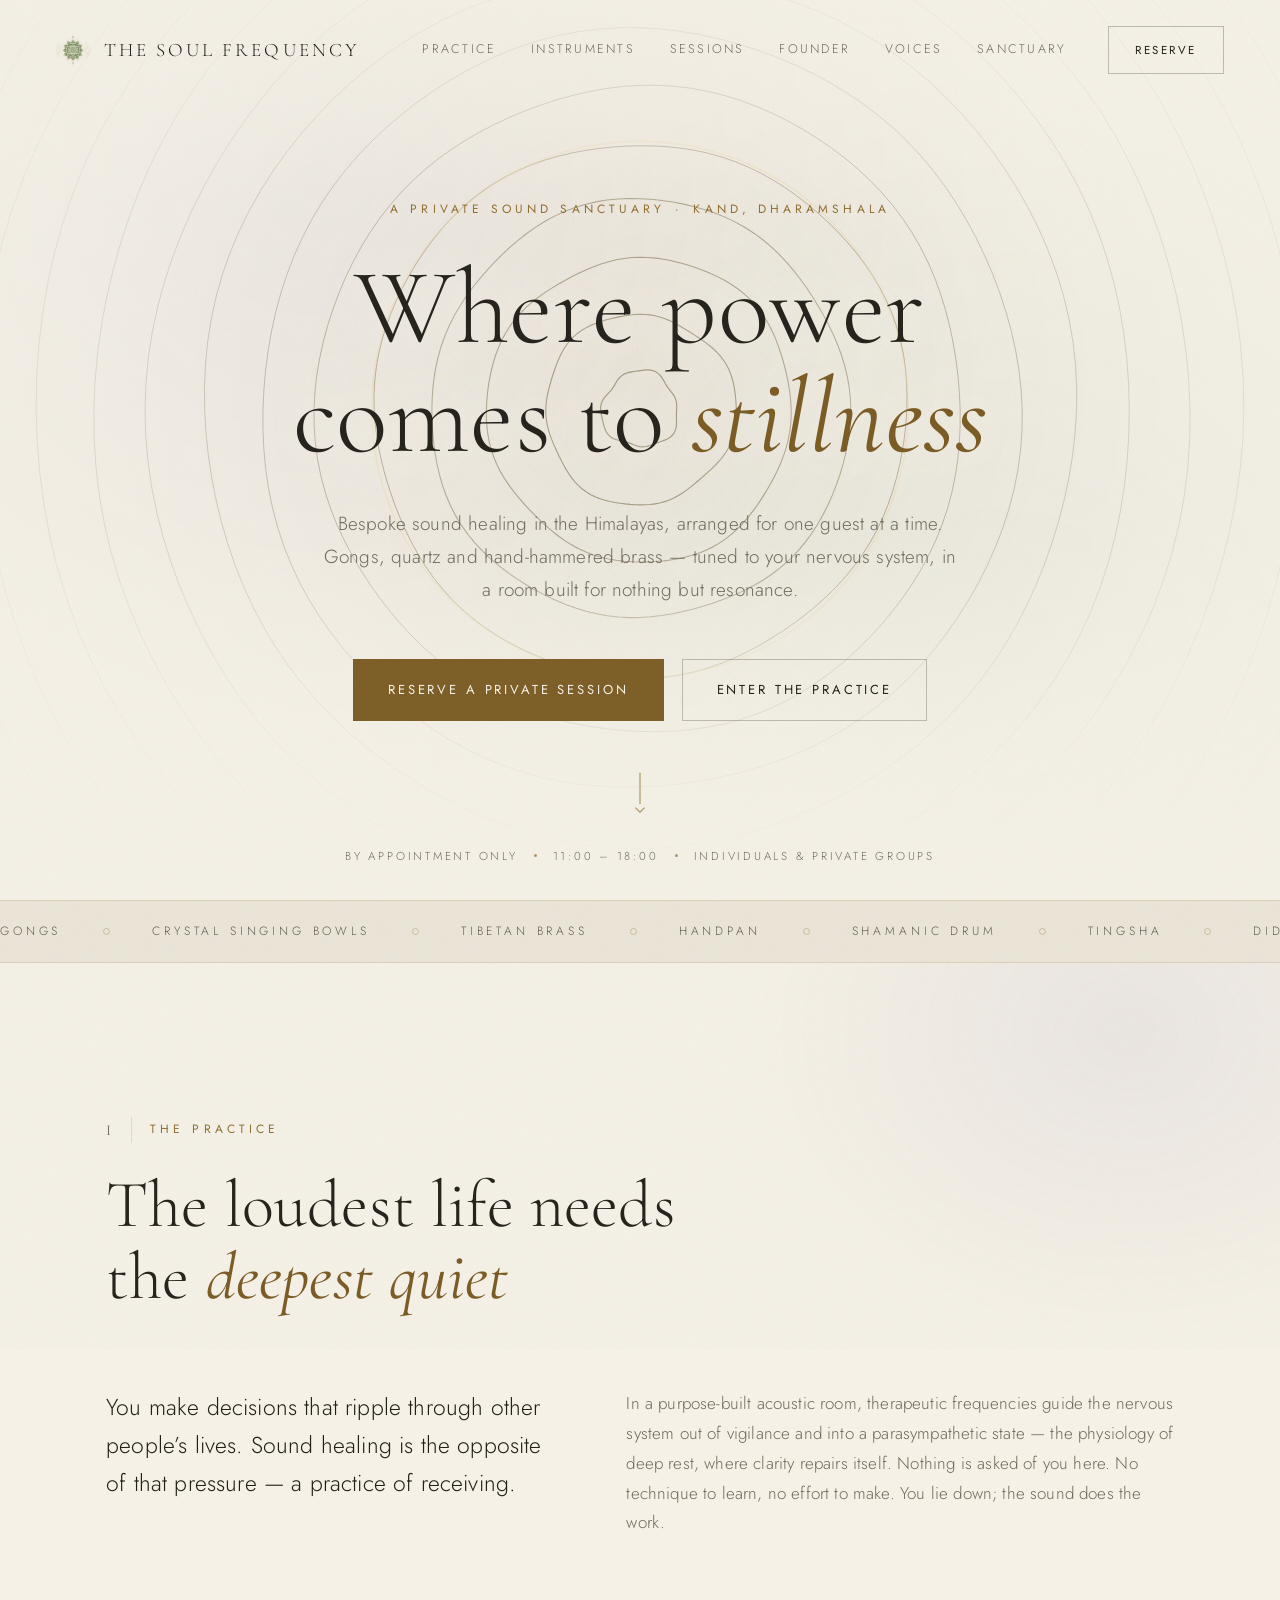
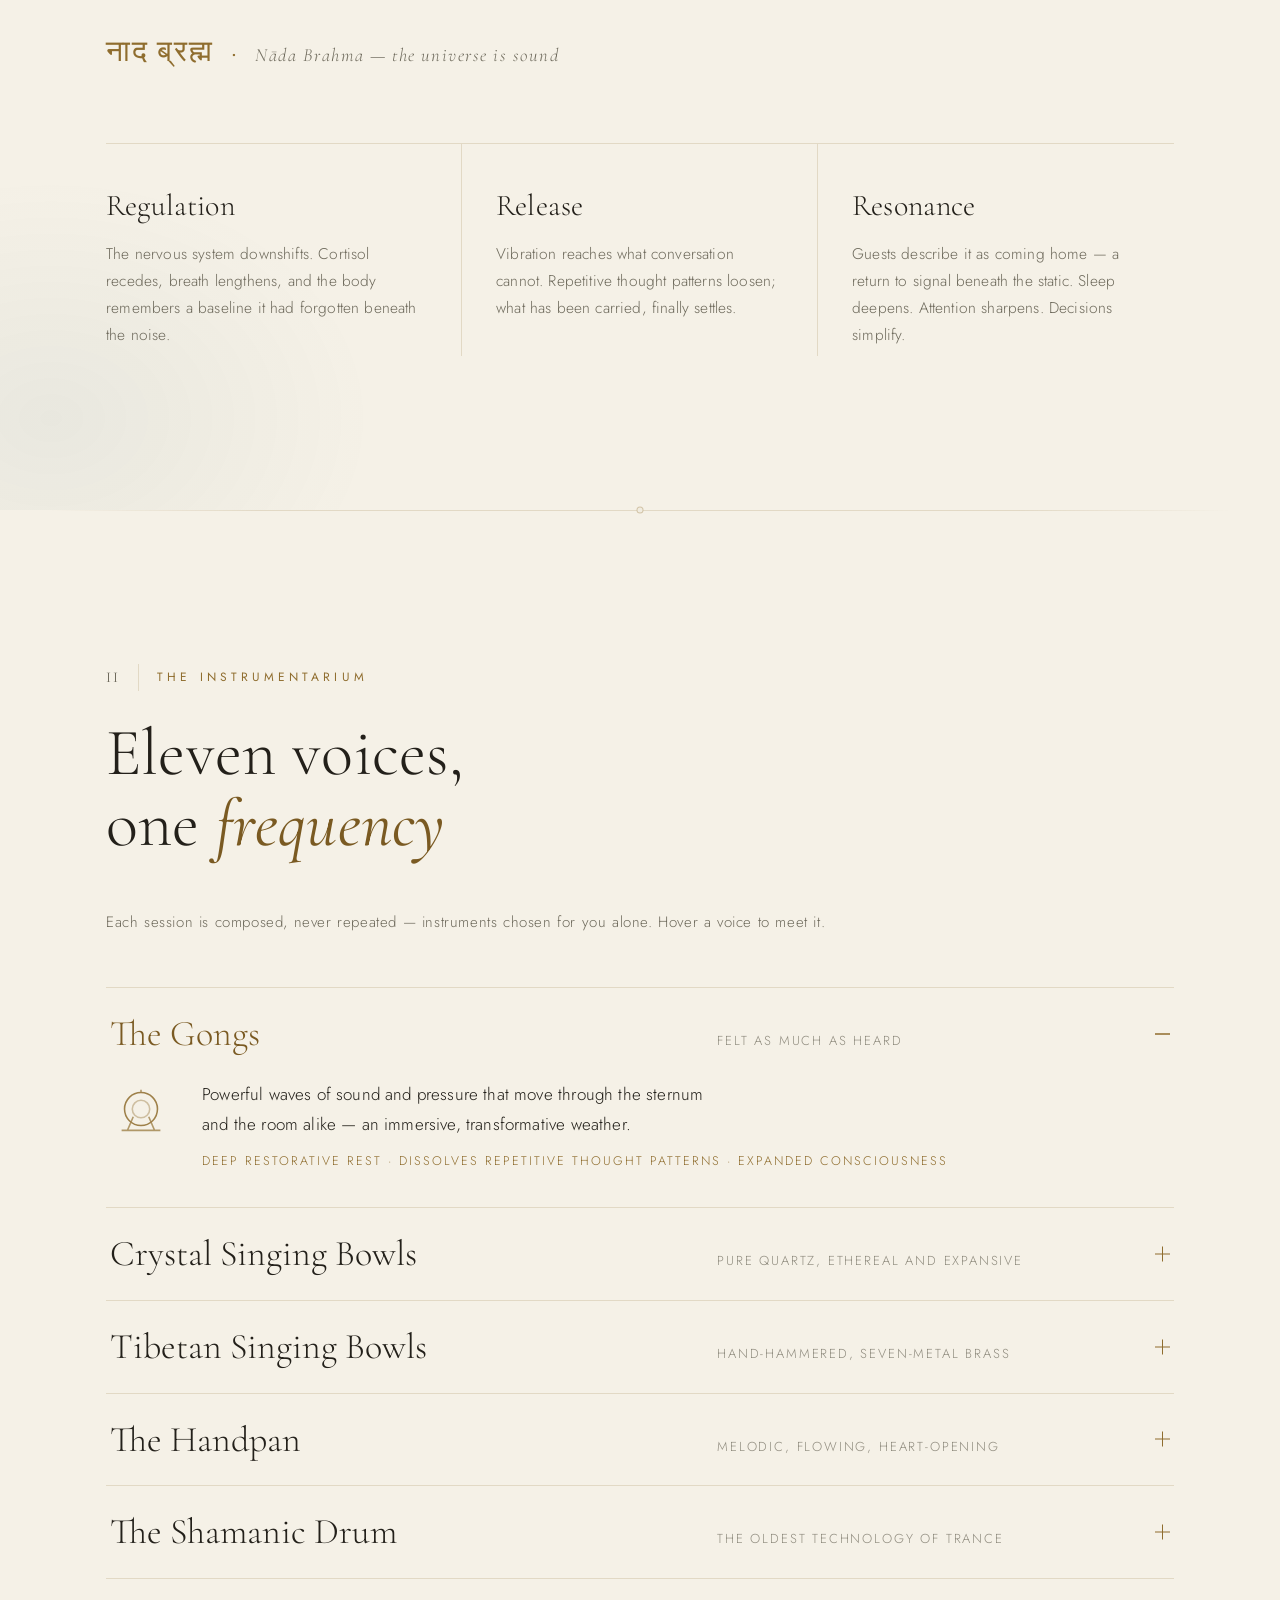
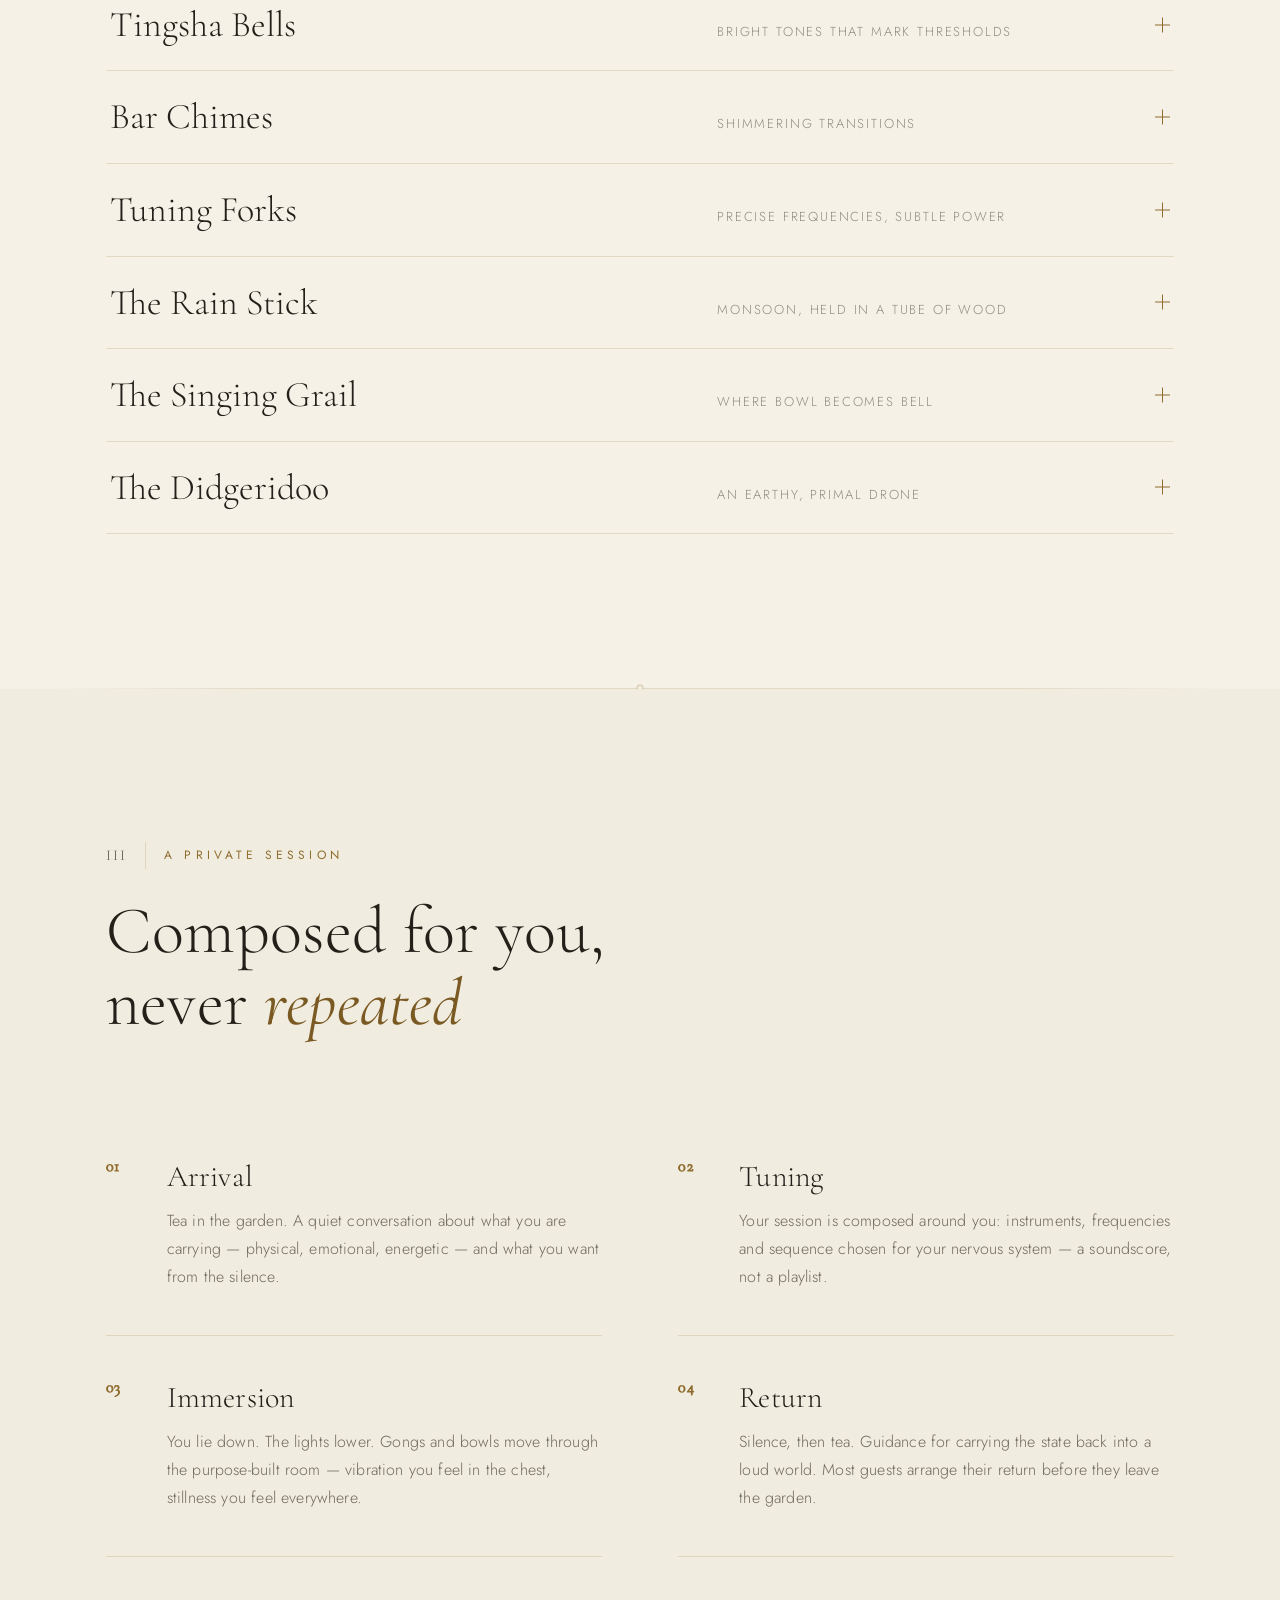
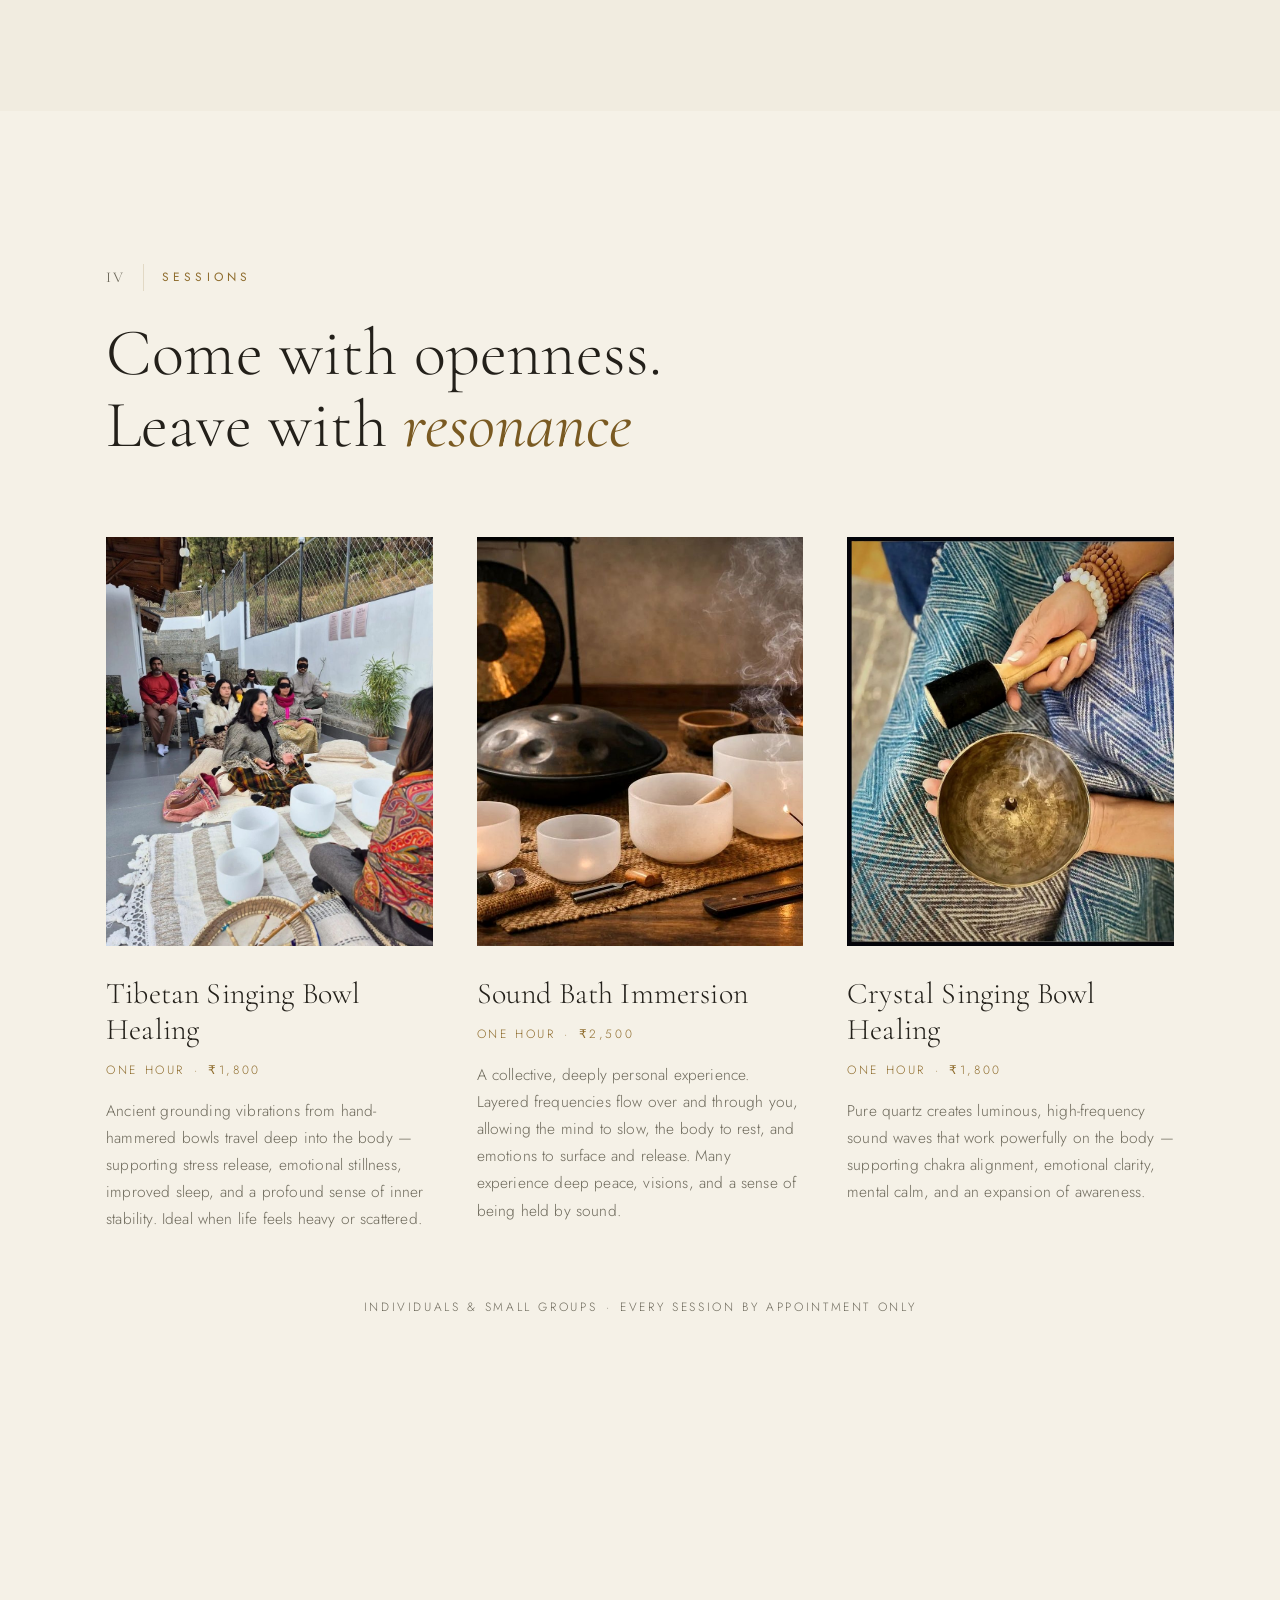
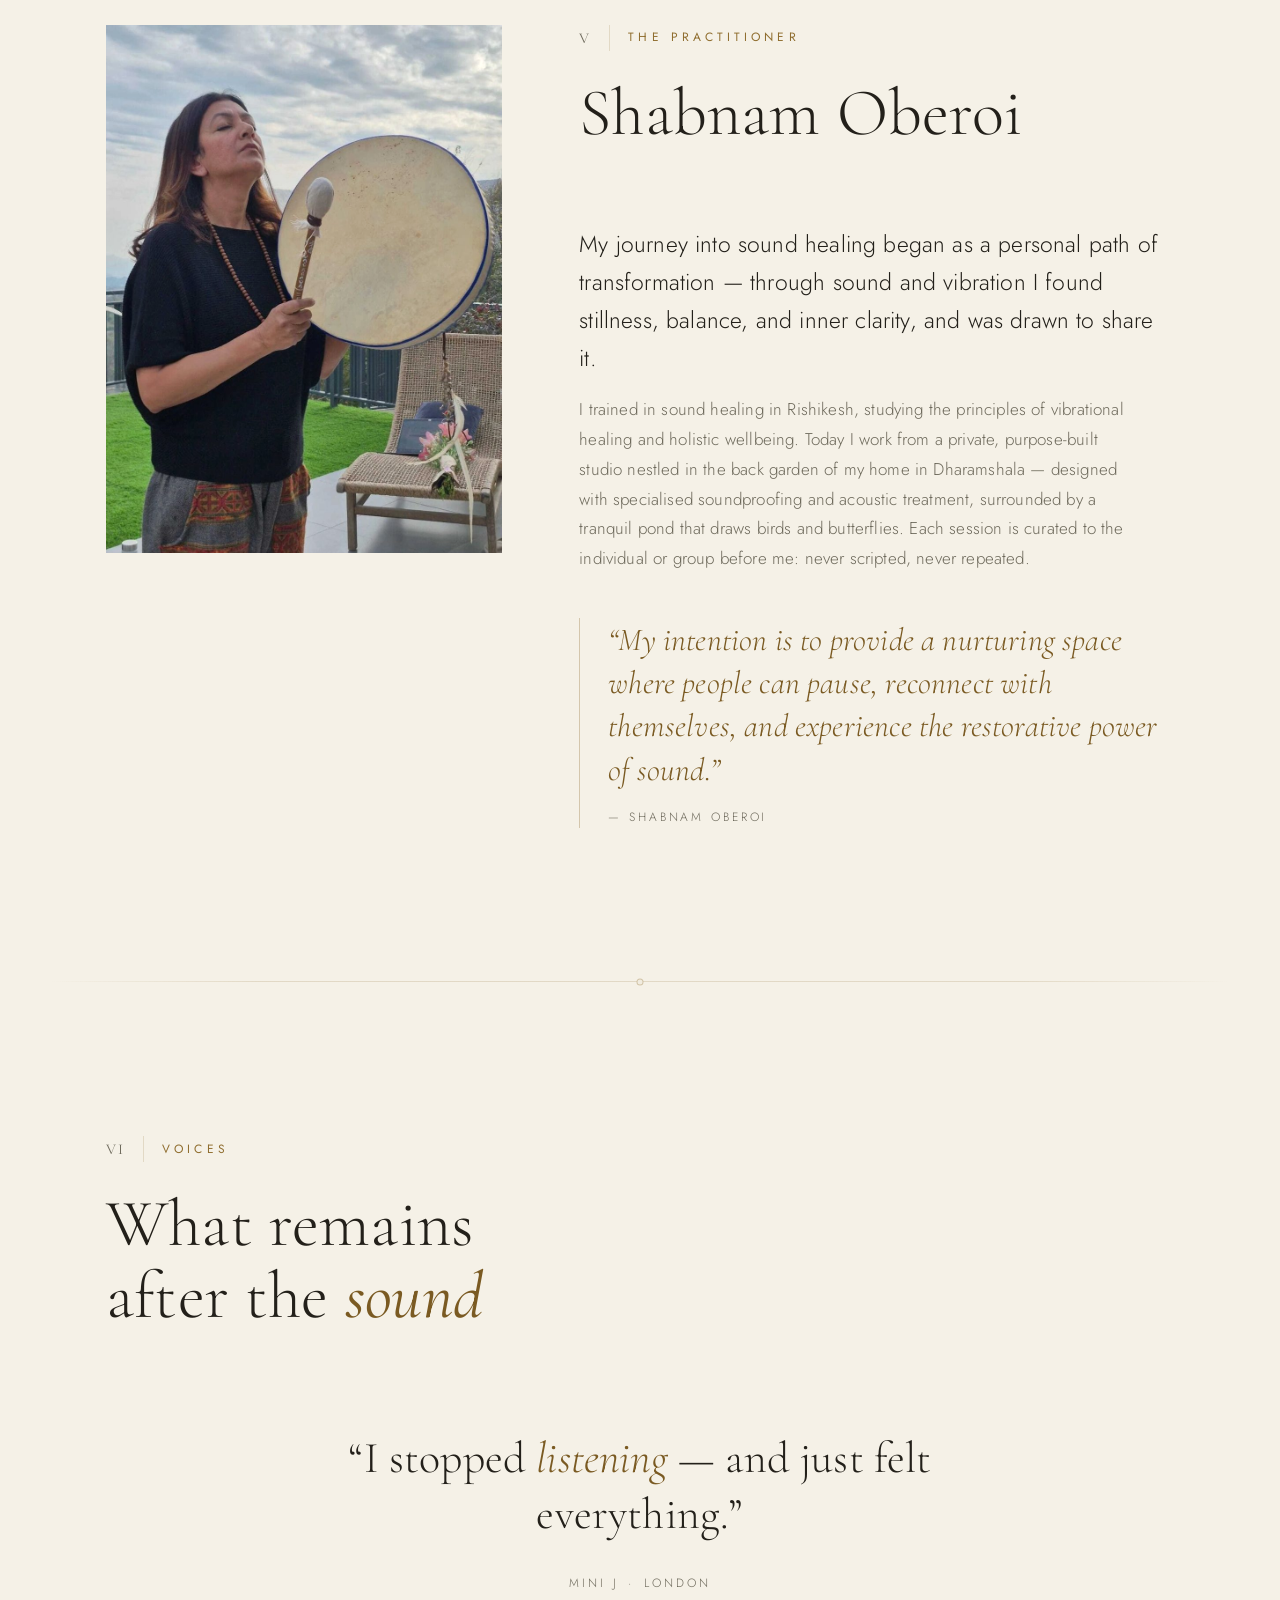
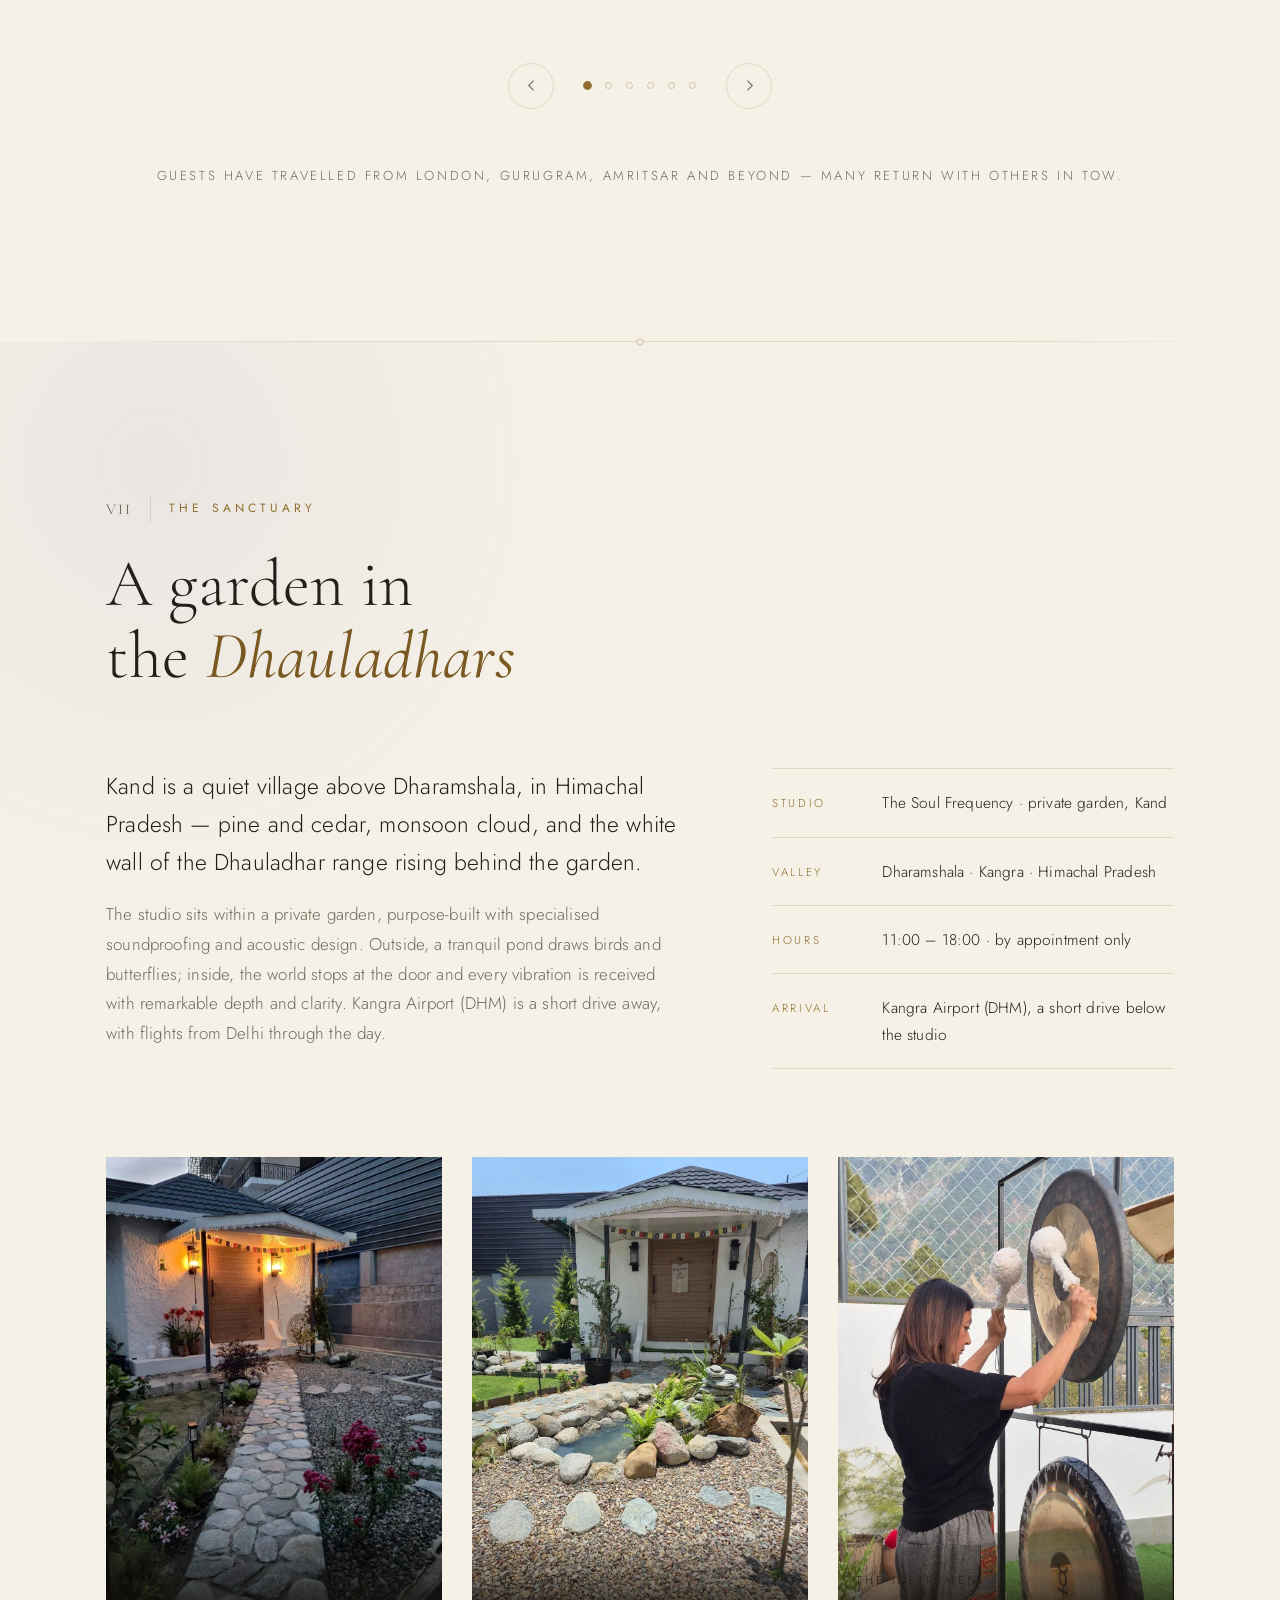
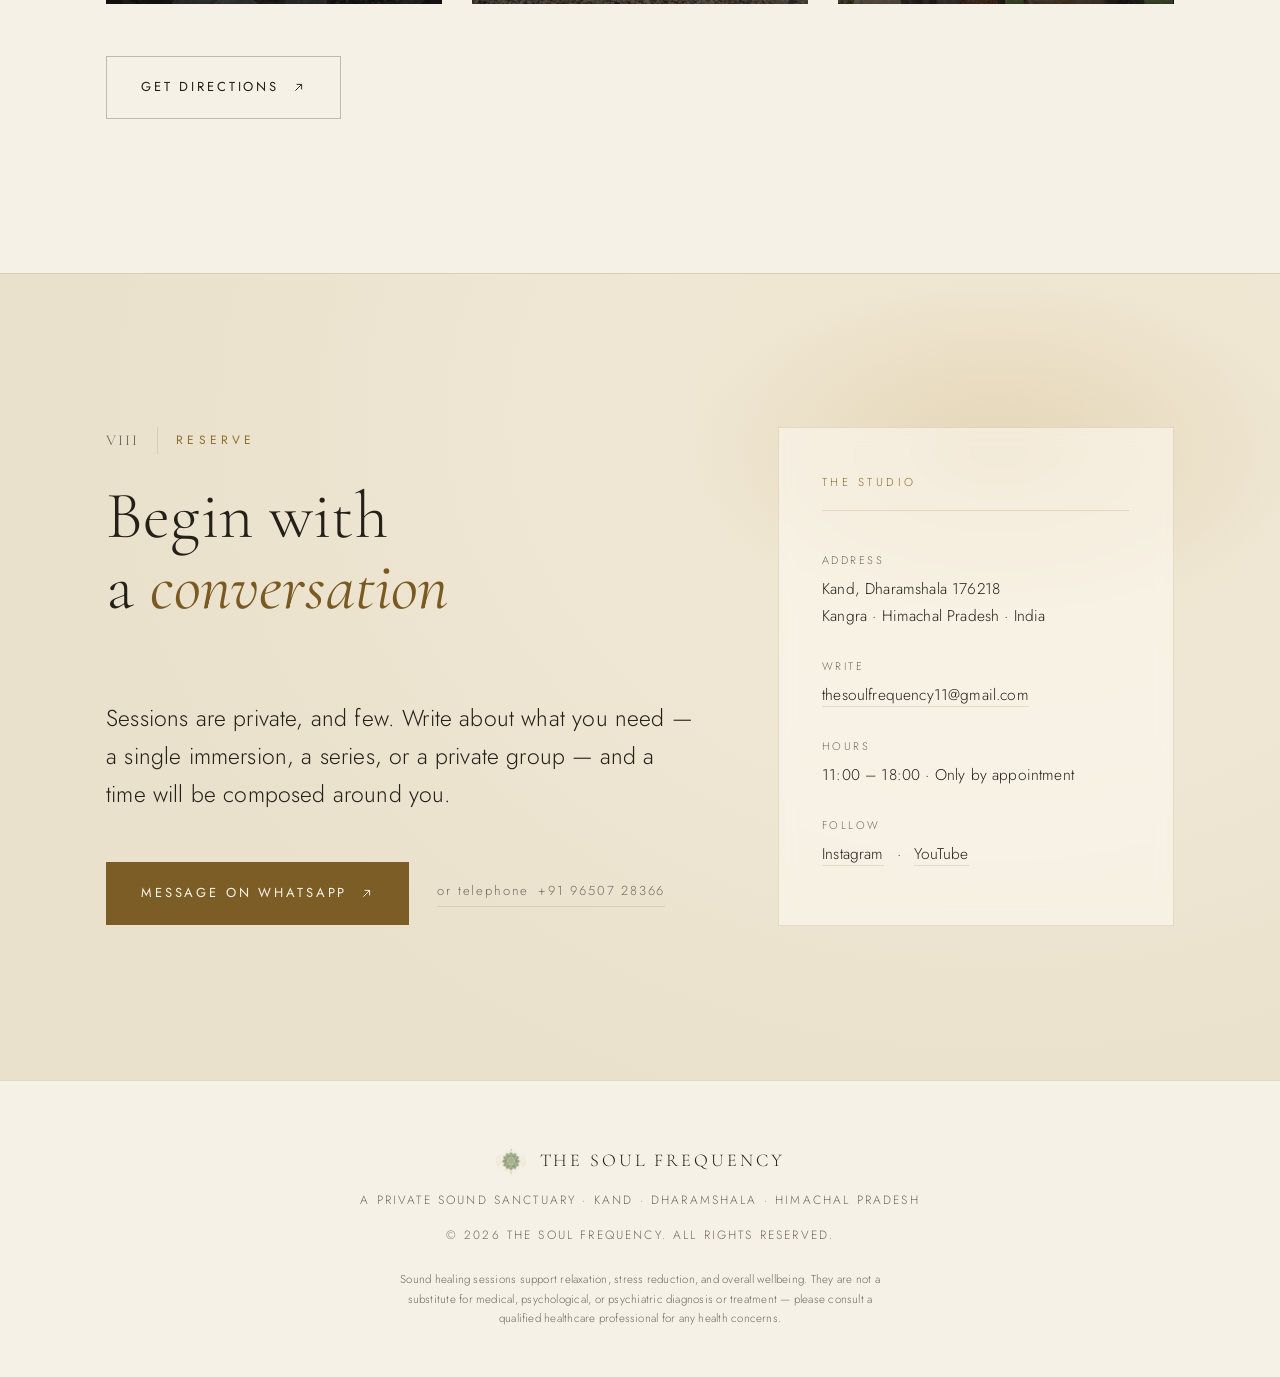
==== commit 36077478: "Borderless photo frames" ====
--- a/index.html
+++ b/index.html
@@ -16,7 +16,7 @@
   <link rel="preload" as="font" type="font/woff2" crossorigin href="assets/fonts/Jost-300.woff2">
   <link rel="preload" as="font" type="font/woff2" crossorigin href="assets/fonts/Jost-400.woff2">
   <style>
-@font-face{font-family:Cormorant Garamond;font-style:italic;font-weight:300;font-display:swap;src:url(assets/fonts/CormorantGaramond-300i.woff2) format("woff2");unicode-range:U+0000-00FF,U+0131,U+0152-0153,U+02BB-02BC,U+02C6,U+02DA,U+02DC,U+0304,U+0308,U+0329,U+2000-206F,U+20AC,U+2122,U+2191,U+2193,U+2212,U+2215,U+FEFF,U+FFFD}@font-face{font-family:Cormorant Garamond;font-style:italic;font-weight:400;font-display:swap;src:url(assets/fonts/CormorantGaramond-400i.woff2) format("woff2");unicode-range:U+0000-00FF,U+0131,U+0152-0153,U+02BB-02BC,U+02C6,U+02DA,U+02DC,U+0304,U+0308,U+0329,U+2000-206F,U+20AC,U+2122,U+2191,U+2193,U+2212,U+2215,U+FEFF,U+FFFD}@font-face{font-family:Cormorant Garamond;font-style:normal;font-weight:300;font-display:swap;src:url(assets/fonts/CormorantGaramond-300.woff2) format("woff2");unicode-range:U+0000-00FF,U+0131,U+0152-0153,U+02BB-02BC,U+02C6,U+02DA,U+02DC,U+0304,U+0308,U+0329,U+2000-206F,U+20AC,U+2122,U+2191,U+2193,U+2212,U+2215,U+FEFF,U+FFFD}@font-face{font-family:Cormorant Garamond;font-style:normal;font-weight:400;font-display:swap;src:url(assets/fonts/CormorantGaramond-400.woff2) format("woff2");unicode-range:U+0000-00FF,U+0131,U+0152-0153,U+02BB-02BC,U+02C6,U+02DA,U+02DC,U+0304,U+0308,U+0329,U+2000-206F,U+20AC,U+2122,U+2191,U+2193,U+2212,U+2215,U+FEFF,U+FFFD}@font-face{font-family:Jost;font-style:normal;font-weight:300;font-display:swap;src:url(assets/fonts/Jost-300.woff2) format("woff2");unicode-range:U+0000-00FF,U+0131,U+0152-0153,U+02BB-02BC,U+02C6,U+02DA,U+02DC,U+0304,U+0308,U+0329,U+2000-206F,U+20AC,U+2122,U+2191,U+2193,U+2212,U+2215,U+FEFF,U+FFFD}@font-face{font-family:Jost;font-style:normal;font-weight:400;font-display:swap;src:url(assets/fonts/Jost-400.woff2) format("woff2");unicode-range:U+0000-00FF,U+0131,U+0152-0153,U+02BB-02BC,U+02C6,U+02DA,U+02DC,U+0304,U+0308,U+0329,U+2000-206F,U+20AC,U+2122,U+2191,U+2193,U+2212,U+2215,U+FEFF,U+FFFD}:root{--void: #F5F1E7;--void-rgb: 245, 241, 231;--veil: #ECE6D7;--deep-bg: #F1ECE0;--brass: #8F6D2E;--brass-rgb: 143, 109, 46;--brass-hover: #A8823F;--candlelight: #7A5A22;--moonlight: #23201A;--mist: #6E6A5C;--hairline: rgba(143, 109, 46, .32);--hairline-dim: rgba(143, 109, 46, .18);--footer-dim: #71695A;--btn-ink: #F7F3EA;--ghost-border: rgba(35, 32, 26, .26);--ghost-ink: #23201A;--nav-scrolled-bg: rgba(245, 241, 231, .86);--menu-bg: rgba(245, 241, 231, .97);--ticker-bg: rgba(226, 218, 202, .5);--panel-bg: rgba(255, 252, 245, .55);--caption-grad: rgba(20, 17, 12, .72);--title-shadow: 0 0 60px rgba(255, 250, 240, .9);--hero-veil: radial-gradient(58% 46% at 50% 44%, rgba(245, 241, 231, 0) 0%, rgba(245, 241, 231, .08) 46%, rgba(245, 241, 231, .66) 100%), linear-gradient(180deg, rgba(245, 241, 231, .5) 0%, rgba(245, 241, 231, 0) 22%, rgba(245, 241, 231, 0) 60%, rgba(245, 241, 231, 1) 100%);--reserve-bg: radial-gradient(70% 90% at 78% 18%, #F0E6CF 0%, #EFE7D4 46%, #EAE1CC 100%);--reserve-glow: radial-gradient(34% 30% at 78% 22%, rgba(168, 130, 63, .16), transparent 72%);--aurora-1: rgba(107, 91, 158, .07);--aurora-2: rgba(46, 95, 99, .06);--aurora-3: rgba(107, 91, 158, .07);--frame-filter: saturate(.94) contrast(1.01) brightness(1.02);--frame-filter-hover: saturate(1.02) contrast(1) brightness(1.04);color-scheme:light}:root{--font-display: "Cormorant Garamond", "Times New Roman", serif;--font-body: "Jost", "Century Gothic", "Segoe UI", sans-serif;--wrap: 1180px;--gutter: clamp(20px, 5vw, 56px);--section-pad: clamp(88px, 12vw, 168px);--ease-out: cubic-bezier(.22, 1, .36, 1);--dur: .9s}*,*:before,*:after{box-sizing:border-box}html{scroll-behavior:smooth}body{margin:0;background:var(--void);color:var(--moonlight);font-family:var(--font-body);font-weight:300;font-size:17px;line-height:1.75;letter-spacing:.01em;-webkit-font-smoothing:antialiased;overflow-x:hidden}img,svg{display:block}a{color:inherit;text-decoration:none}button{font:inherit;color:inherit;background:none;border:0;cursor:pointer}::selection{background:#8f6d2e38;color:#23201a}.skip-link{position:fixed;top:-100px;left:16px;z-index:200;padding:10px 18px;background:#7c5d25;color:var(--btn-ink);font-size:13px;letter-spacing:.12em;text-transform:uppercase;transition:top .3s}.skip-link:focus{top:16px}:focus-visible{outline:1.5px solid var(--brass);outline-offset:4px}.grain{position:fixed;inset:-50%;z-index:90;pointer-events:none;background-image:url("data:image/svg+xml,%3Csvg xmlns='http://www.w3.org/2000/svg' width='300' height='300'%3E%3Cfilter id='n'%3E%3CfeTurbulence type='fractalNoise' baseFrequency='0.9' numOctaves='2' stitchTiles='stitch'/%3E%3C/filter%3E%3Crect width='100%25' height='100%25' filter='url(%23n)'/%3E%3C/svg%3E");opacity:.05;animation:grain-shift 1.4s steps(4) infinite}@keyframes grain-shift{0%{transform:translate(0)}25%{transform:translate(-1.5%,1%)}50%{transform:translate(1%,-1.5%)}75%{transform:translate(-1%,-1%)}to{transform:translate(0)}}h1,h2,h3,blockquote p{font-family:var(--font-display);font-weight:300;margin:0}h1{font-size:clamp(52px,8.4vw,118px);line-height:1.02;letter-spacing:.005em}h2{font-size:clamp(38px,5.2vw,68px);line-height:1.08}h3{font-size:clamp(24px,2.4vw,30px);line-height:1.2}h1 em,h2 em{font-style:italic;font-weight:400;color:var(--candlelight)}p{margin:0}.eyebrow{font-family:var(--font-body);font-size:12px;font-weight:400;letter-spacing:.34em;text-transform:uppercase;color:var(--brass);display:flex;align-items:center;gap:18px;margin:0 0 26px}.eyebrow .numeral{font-family:var(--font-display);font-size:15px;letter-spacing:.14em;color:var(--mist);padding-right:18px;border-right:1px solid var(--hairline-dim)}.lede{font-size:clamp(19px,2vw,23px);line-height:1.65;font-weight:300;color:var(--moonlight)}.body{color:var(--mist);max-width:56ch}.body+.body{margin-top:1.2em}.btn{display:inline-flex;align-items:center;gap:12px;font-family:var(--font-body);font-size:13px;font-weight:400;letter-spacing:.22em;text-transform:uppercase;padding:19px 34px;transition:all .45s var(--ease-out);white-space:nowrap}.btn svg{width:15px;height:15px;transition:transform .45s var(--ease-out)}.btn:hover svg{transform:translate(3px,-3px)}.btn-solid{background:#7c5d25;color:var(--btn-ink);border:1px solid #7C5D25}.btn-solid:hover{background:#8f6d2e;border-color:#8f6d2e}.btn-ghost{color:var(--ghost-ink);border:1px solid var(--ghost-border)}.btn-ghost:hover{border-color:var(--brass);color:var(--candlelight)}.nav{position:fixed;top:0;left:0;right:0;z-index:100;display:flex;align-items:center;gap:40px;padding:26px var(--gutter);transition:background .5s,padding .5s,border-color .5s;border-bottom:1px solid transparent}.nav.is-scrolled{background:var(--nav-scrolled-bg);-webkit-backdrop-filter:blur(18px);backdrop-filter:blur(18px);border-bottom-color:var(--hairline-dim);padding-top:16px;padding-bottom:16px}.nav-brand{display:inline-flex;align-items:center;gap:14px;color:var(--moonlight);margin-right:auto}.nav-mark{width:34px;height:34px;color:var(--brass);transition:transform 1.2s var(--ease-out)}.nav-brand:hover .nav-mark{transform:rotate(120deg)}.nav-word{font-family:var(--font-display);font-size:19px;letter-spacing:.16em;text-transform:uppercase}.nav-links{display:flex;gap:clamp(18px,2.4vw,34px)}.nav-links a{position:relative;font-size:12.5px;letter-spacing:.18em;text-transform:uppercase;color:var(--mist);padding:6px 2px;transition:color .35s}.nav-links a:after{content:"";position:absolute;left:0;bottom:0;width:100%;height:1px;background:var(--brass);transform:scaleX(0);transform-origin:right;transition:transform .45s var(--ease-out)}.nav-links a:hover{color:var(--moonlight)}.nav-links a:hover:after{transform:scaleX(1);transform-origin:left}.nav-cta{padding:13px 26px;font-size:11.5px}.nav-burger{display:none;flex-direction:column;gap:7px;padding:10px;margin-right:-10px}.nav-burger span{display:block;width:26px;height:1.5px;background:var(--moonlight);transition:transform .45s var(--ease-out),opacity .3s}.nav-burger[aria-expanded=true] span:first-child{transform:translateY(4.25px) rotate(45deg)}.nav-burger[aria-expanded=true] span:last-child{transform:translateY(-4.25px) rotate(-45deg)}.mobile-menu{position:fixed;inset:0;z-index:99;background:var(--menu-bg);-webkit-backdrop-filter:blur(24px);backdrop-filter:blur(24px);display:flex;align-items:center;justify-content:center;opacity:0;visibility:hidden;transition:opacity .5s var(--ease-out),visibility .5s}.mobile-menu.is-open{opacity:1;visibility:visible}.mobile-menu nav{display:flex;flex-direction:column;align-items:center;gap:8px;text-align:center}.mobile-menu a{font-family:var(--font-display);font-size:clamp(32px,7vw,44px);color:var(--moonlight);padding:8px 24px;opacity:0;transform:translateY(18px);transition:opacity .6s var(--ease-out),transform .6s var(--ease-out),color .3s}.mobile-menu.is-open a{opacity:1;transform:none}.mobile-menu.is-open a:nth-child(1){transition-delay:.08s}.mobile-menu.is-open a:nth-child(2){transition-delay:.14s}.mobile-menu.is-open a:nth-child(3){transition-delay:.2s}.mobile-menu.is-open a:nth-child(4){transition-delay:.26s}.mobile-menu.is-open a:nth-child(5){transition-delay:.32s}.mobile-menu.is-open a:nth-child(6){transition-delay:.38s}.mobile-menu.is-open a:nth-child(7){transition-delay:.44s}.mobile-menu a:hover{color:var(--candlelight)}.mm-reserve{margin-top:28px;font-size:clamp(24px,5vw,32px)!important;font-style:italic;color:var(--brass)!important}.hero{position:relative;min-height:100vh;min-height:100svh;display:flex;flex-direction:column;align-items:center;justify-content:center;text-align:center;padding:140px var(--gutter) 120px;isolation:isolate}#field{position:absolute;inset:0;width:100%;height:100%;z-index:-2}.hero-veil{position:absolute;inset:0;z-index:-1;background:var(--hero-veil)}.hero-inner{max-width:900px}.hero-eyebrow{justify-content:center;margin-bottom:34px}.hero-title{text-shadow:var(--title-shadow)}.hero-lede{margin:34px auto 0;max-width:58ch;color:var(--mist);font-size:clamp(16px,1.55vw,19px)}.hero-actions{display:flex;gap:18px;justify-content:center;flex-wrap:wrap;margin-top:52px}.hero-foot{position:absolute;bottom:34px;left:0;right:0;display:flex;justify-content:center;align-items:center;gap:16px;font-size:11.5px;letter-spacing:.24em;text-transform:uppercase;color:var(--mist)}.hero-foot .dot{width:3px;height:3px;border-radius:50%;background:var(--brass);opacity:.7}.scroll-hint{position:absolute;bottom:86px;left:50%;transform:translate(-50%);color:var(--brass);opacity:.75;transition:opacity .4s}.scroll-hint:hover{opacity:1}.scroll-hint svg{width:11px;height:42px}.scroll-hint line,.scroll-hint path{stroke:currentColor;stroke-width:1.2}.scroll-hint line{animation:hint-fall 2.6s var(--ease-out) infinite}@keyframes hint-fall{0%{transform:translateY(-8px);opacity:0}35%{opacity:1}to{transform:translateY(10px);opacity:0}}.hero-inner>*{opacity:0;transform:translateY(26px);animation:rise var(--dur) var(--ease-out) forwards}.hero-eyebrow{animation-delay:.25s}.hero-title{animation-delay:.4s}.hero-lede{animation-delay:.6s}.hero-actions{animation-delay:.8s}@keyframes rise{to{opacity:1;transform:none}}.ticker{overflow:hidden;border-top:1px solid var(--hairline-dim);border-bottom:1px solid var(--hairline-dim);padding:20px 0;background:var(--ticker-bg)}.ticker-track{display:flex;align-items:center;gap:42px;width:max-content;animation:ticker-run 75s linear infinite}.ticker span{font-size:12px;font-weight:300;letter-spacing:.32em;text-transform:uppercase;color:#5e5a4c;white-space:nowrap}.ticker i{width:7px;height:7px;border-radius:50%;border:1px solid var(--hairline);flex:none}@keyframes ticker-run{to{transform:translate(-50%)}}.wrap{max-width:var(--wrap);margin:0 auto;padding:0 var(--gutter)}section[id]{scroll-margin-top:84px}.section{padding:var(--section-pad) 0;position:relative}.section-deep{background:var(--deep-bg)}.section-head{margin-bottom:clamp(48px,6vw,84px)}.section-note{color:var(--mist);font-size:15px;letter-spacing:.04em;margin:-28px 0 52px}.hint-touch{display:none}.divide{border:0;height:1px;max-width:var(--wrap);margin:0 auto;background:linear-gradient(90deg,transparent,var(--hairline-dim) 18%,var(--hairline-dim) 82%,transparent);position:relative;overflow:visible}.divide:after{content:"";position:absolute;left:50%;top:50%;width:7px;height:7px;border-radius:50%;border:1px solid var(--hairline);background:var(--deep-bg);transform:translate(-50%,-50%)}#practice:before,#sanctuary:before{content:"";position:absolute;inset:0;pointer-events:none;z-index:0}#practice:before{background:radial-gradient(42% 38% at 88% 6%,var(--aurora-1),transparent 70%),radial-gradient(36% 30% at 4% 92%,var(--aurora-2),transparent 70%)}#sanctuary:before{background:radial-gradient(46% 40% at 12% 8%,var(--aurora-3),transparent 72%)}.section>.wrap{position:relative;z-index:1}.practice-grid{display:grid;grid-template-columns:minmax(0,5fr) minmax(0,6fr);gap:clamp(32px,5vw,72px);align-items:start}.practice-grid .body{max-width:none}.sanskrit{margin:clamp(56px,7vw,88px) 0 clamp(40px,5vw,64px);font-family:var(--font-display);font-size:clamp(22px,2.6vw,30px);color:var(--brass);letter-spacing:.06em}.sanskrit span{font-size:.62em;font-style:italic;color:var(--mist);letter-spacing:.08em}.outcomes{display:grid;grid-template-columns:repeat(3,1fr);border-top:1px solid var(--hairline-dim)}.outcome{padding:44px 34px 8px 0;border-right:1px solid var(--hairline-dim)}.outcome:last-child{border-right:0}.outcome+.outcome{padding-left:34px}.outcome h3{margin-bottom:16px}.outcome p{color:var(--mist);font-size:15.5px}.instrumentarium{list-style:none;margin:0;padding:0;border-top:1px solid var(--hairline-dim)}.ins{border-bottom:1px solid var(--hairline-dim)}.ins-row{width:100%;display:grid;grid-template-columns:minmax(0,3fr) minmax(0,2fr) 40px;align-items:baseline;gap:24px;text-align:left;padding:26px 4px;transition:padding .5s var(--ease-out)}.ins-name{font-family:var(--font-display);font-size:clamp(24px,3vw,36px);line-height:1.1;color:var(--moonlight);transition:color .4s,transform .5s var(--ease-out)}.ins-essence{font-size:13px;letter-spacing:.14em;text-transform:uppercase;color:var(--mist);opacity:.75;transition:opacity .4s}.ins-plus{position:relative;width:15px;height:15px;justify-self:end;align-self:center}.ins-plus:before,.ins-plus:after{content:"";position:absolute;left:0;top:50%;width:15px;height:1px;background:var(--brass);transform:translateY(-50%);transition:transform .5s var(--ease-out)}.ins-plus:after{transform:translateY(-50%) rotate(90deg)}.ins-row:hover .ins-name{color:var(--candlelight);transform:translate(10px)}.ins-row:hover .ins-essence{opacity:1}.ins[data-open=true] .ins-name{color:var(--candlelight)}.ins[data-open=true] .ins-plus:after{transform:translateY(-50%) rotate(0)}.ins-detail{display:grid;grid-template-rows:0fr;transition:grid-template-rows .7s var(--ease-out)}.ins-detail-inner{overflow:hidden;display:flex;gap:30px;align-items:flex-start;padding:0 4px}.ins[data-open=true] .ins-detail{grid-template-rows:1fr}.ins-glyph{width:62px;height:62px;flex:none;color:var(--brass);opacity:.85}.ins-detail p:first-of-type{color:var(--moonlight);max-width:52ch}.ins-benefit{margin-top:12px!important;font-size:12.5px!important;letter-spacing:.16em;text-transform:uppercase;color:var(--brass)!important}.ins[data-open=true] .ins-detail-inner{padding-bottom:34px}.section-deep .section-head{text-align:left}.rite{display:grid;grid-template-columns:repeat(2,1fr);gap:0 clamp(48px,6vw,96px)}.rite-step{display:flex;gap:clamp(22px,3vw,40px);padding:44px 0;border-bottom:1px solid var(--hairline-dim)}.rite-num{font-family:var(--font-display);font-size:clamp(44px,4.6vw,64px);line-height:.9;color:transparent;-webkit-text-stroke:1px var(--brass);flex:none;min-width:1.4em}.rite-step h3{margin-bottom:12px}.rite-step p{color:var(--mist);font-size:16px}.frame{margin:0;position:relative;border:1px solid var(--hairline-dim);overflow:hidden;background:var(--veil)}.frame img{width:100%;height:100%;object-fit:cover;display:block;filter:var(--frame-filter);transition:filter .8s var(--ease-out),transform 1.2s var(--ease-out)}.frame:hover img{filter:var(--frame-filter-hover);transform:scale(1.025)}.sessions{display:grid;grid-template-columns:repeat(3,1fr);gap:clamp(28px,3.4vw,48px)}.session .frame{aspect-ratio:4 / 5}.session h3{margin-top:30px}.session-meta{margin-top:12px;font-size:12px;letter-spacing:.22em;text-transform:uppercase;color:var(--brass)}.session-desc{margin-top:16px;color:var(--mist);font-size:15.5px}.session-note{margin-top:64px;text-align:center;font-size:12px;letter-spacing:.22em;text-transform:uppercase;color:var(--mist)}.gallery{display:grid;grid-template-columns:repeat(3,1fr);gap:clamp(18px,2.4vw,32px);margin:clamp(56px,7vw,88px) 0 0}.gallery figure{aspect-ratio:3 / 4}.gallery figcaption{position:absolute;left:0;right:0;bottom:0;padding:40px 18px 14px;font-size:11px;letter-spacing:.3em;text-transform:uppercase;color:var(--moonlight);background:linear-gradient(180deg,transparent,var(--caption-grad))}.founder-photo{aspect-ratio:3 / 4;align-self:start}.founder-grid{display:grid;grid-template-columns:minmax(0,4fr) minmax(0,6fr);gap:clamp(40px,6vw,90px);align-items:center}.founder-grid .lede{margin-bottom:18px}.pull{margin:44px 0 0;padding-left:28px;border-left:1px solid var(--hairline)}.pull p{font-size:clamp(24px,2.6vw,32px);font-style:italic;line-height:1.35;color:var(--candlelight)}.pull cite{display:block;margin-top:16px;font-family:var(--font-body);font-style:normal;font-size:12px;letter-spacing:.24em;text-transform:uppercase;color:var(--mist)}.stage{max-width:860px;margin:0 auto;text-align:center;min-height:300px;display:flex;flex-direction:column}.stage-quotes{position:relative;flex:1}.quote{position:absolute;inset:0;display:flex;flex-direction:column;justify-content:center;align-items:center;gap:30px;opacity:0;transform:translateY(14px);transition:opacity .9s var(--ease-out),transform .9s var(--ease-out);pointer-events:none;padding:0 8px}.quote.is-active{opacity:1;transform:none;pointer-events:auto}.quote p{font-size:clamp(28px,3.8vw,44px);line-height:1.28}.quote em{font-style:italic;color:var(--candlelight)}.quote cite{font-family:var(--font-body);font-style:normal;font-size:12px;letter-spacing:.26em;text-transform:uppercase;color:var(--mist)}.stage-controls{display:flex;align-items:center;justify-content:center;gap:30px;margin-top:48px}.stage-btn{width:46px;height:46px;border:1px solid var(--hairline-dim);border-radius:50%;color:var(--mist);display:grid;place-items:center;transition:border-color .4s,color .4s}.stage-btn:hover{border-color:var(--brass);color:var(--candlelight)}.stage-btn svg{width:17px;height:17px}.stage-dots{display:flex;gap:14px}.stage-dot{width:7px;height:7px;border-radius:50%;border:1px solid var(--hairline);background:transparent;padding:0;transition:background .4s,border-color .4s,transform .4s}.stage-dot.is-active{background:var(--brass);border-color:var(--brass);transform:scale(1.25)}.voices-note{text-align:center;margin-top:56px;font-size:13px;letter-spacing:.2em;text-transform:uppercase;color:var(--mist)}.sanctuary-grid{display:grid;grid-template-columns:minmax(0,6fr) minmax(0,4fr);gap:clamp(36px,5vw,80px);align-items:start}.sanctuary-grid .lede{margin-bottom:18px}.sanctuary-facts{margin:0;border-top:1px solid var(--hairline-dim)}.sanctuary-facts>div{display:grid;grid-template-columns:92px 1fr;gap:18px;padding:20px 0;border-bottom:1px solid var(--hairline-dim)}.sanctuary-facts dt{font-size:11.5px;letter-spacing:.22em;text-transform:uppercase;color:var(--brass);padding-top:4px}.sanctuary-facts dd{margin:0;color:var(--moonlight);font-size:15.5px}.directions{margin-top:52px}.reserve{background:var(--reserve-bg);border-top:1px solid var(--hairline-dim);overflow:hidden}.reserve-glow{position:absolute;inset:0;pointer-events:none;background:var(--reserve-glow)}.reserve-grid{display:grid;grid-template-columns:minmax(0,6fr) minmax(0,4fr);gap:clamp(40px,6vw,96px);align-items:start;position:relative}.reserve .lede{max-width:46ch}.reserve-actions{margin-top:48px;display:flex;align-items:center;gap:28px;flex-wrap:wrap}.reserve-alt{font-size:13px;letter-spacing:.14em;color:var(--mist);border-bottom:1px solid var(--hairline-dim);padding-bottom:3px;transition:color .4s,border-color .4s}.reserve-alt:hover{color:var(--candlelight);border-color:var(--brass)}.concierge{border:1px solid var(--hairline-dim);padding:clamp(28px,3.4vw,44px);background:var(--panel-bg);-webkit-backdrop-filter:blur(8px);backdrop-filter:blur(8px)}.concierge-title{font-size:11.5px;letter-spacing:.3em;text-transform:uppercase;color:var(--brass);margin-bottom:26px;padding-bottom:18px;border-bottom:1px solid var(--hairline-dim)}.concierge dl{margin:0}.concierge dl>div{padding:14px 0}.concierge dt{font-size:11px;letter-spacing:.22em;text-transform:uppercase;color:var(--mist);margin-bottom:6px}.concierge dd{margin:0;font-size:15.5px;line-height:1.7}.concierge a{color:var(--moonlight);border-bottom:1px solid var(--hairline-dim);transition:color .4s,border-color .4s}.concierge a:hover{color:var(--candlelight);border-color:var(--brass)}.footer{border-top:1px solid var(--hairline-dim);padding:64px 0 48px;background:var(--void)}.footer-inner{display:flex;flex-direction:column;align-items:center;gap:14px;text-align:center}.footer-brand{display:inline-flex;align-items:center;gap:14px;font-family:var(--font-display);font-size:18px;letter-spacing:.16em;text-transform:uppercase;color:var(--moonlight)}.footer-brand .nav-mark{width:30px;height:30px}.footer-line{font-size:12px;letter-spacing:.18em;text-transform:uppercase;color:var(--mist)}.footer-line.dim{color:var(--footer-dim)}.footer-line.disclaimer{text-transform:none;letter-spacing:.02em;max-width:72ch;margin:10px auto 0;line-height:1.7;font-size:11.5px}.reveal{opacity:0;transform:translateY(28px);transition:opacity var(--dur) var(--ease-out),transform var(--dur) var(--ease-out);transition-delay:var(--reveal-delay, 0s)}.reveal.is-visible{opacity:1;transform:none}@media(max-width:1020px){.practice-grid,.sanctuary-grid,.reserve-grid,.founder-grid{grid-template-columns:1fr}.founder-photo{max-width:460px}.outcomes{grid-template-columns:1fr}.outcome{border-right:0;border-bottom:1px solid var(--hairline-dim);padding:34px 0}.outcome+.outcome{padding-left:0}.rite{grid-template-columns:1fr}.sessions{grid-template-columns:1fr;max-width:560px;margin:0 auto}.gallery{grid-template-columns:1fr 1fr}.gallery figure:first-child{grid-column:1 / -1;aspect-ratio:16 / 10}}@media(max-width:860px){.nav-links,.nav-cta{display:none}.nav-burger{display:flex}body.menu-open{overflow:hidden}.nav{gap:20px}.nav-word{font-size:15px;letter-spacing:.11em;white-space:nowrap}.nav-mark{width:28px;height:28px}.hero{padding-top:120px}.hero-foot{display:none}.scroll-hint{bottom:28px}.hero-title br{display:none}.hero-title{font-size:clamp(44px,11.8vw,56px)}.btn{padding:16px 24px;font-size:12px;letter-spacing:.16em}.btn svg{display:none}.ins-row{grid-template-columns:1fr 30px}.ins-essence{display:none}.ins-name{font-size:clamp(22px,6vw,30px)}.ins-glyph{width:48px;height:48px}.ins-detail-inner{gap:20px}.gallery{grid-template-columns:1fr}.gallery figure:first-child{grid-column:auto;aspect-ratio:4 / 5}.rite-step{padding:34px 0}.quote{position:relative}.stage-quotes{display:flex;flex-direction:column}.quote:not(.is-active){display:none}.stage{min-height:0}.hint-desktop{display:none}.hint-touch{display:inline}}@media(max-width:860px)and (orientation:landscape)and (max-height:520px){.hero{padding-top:92px;padding-bottom:72px}.hero-eyebrow{margin-bottom:16px;font-size:10.5px;letter-spacing:.26em}.hero-title{font-size:clamp(34px,9.5vw,46px)}.hero-lede{font-size:14px;line-height:1.55;margin-top:16px}.hero-actions{margin-top:24px;gap:12px}.btn{padding:13px 22px;font-size:11px;letter-spacing:.14em}.scroll-hint{display:none}}@media(prefers-reduced-motion:reduce){html{scroll-behavior:auto}.grain,.ticker-track,.scroll-hint line,.founder-mark svg{animation:none!important}.hero-inner>*,.reveal{animation:none!important;opacity:1!important;transform:none!important;transition:none!important}.quote{transition:none}}
+@font-face{font-family:Cormorant Garamond;font-style:italic;font-weight:300;font-display:swap;src:url(assets/fonts/CormorantGaramond-300i.woff2) format("woff2");unicode-range:U+0000-00FF,U+0131,U+0152-0153,U+02BB-02BC,U+02C6,U+02DA,U+02DC,U+0304,U+0308,U+0329,U+2000-206F,U+20AC,U+2122,U+2191,U+2193,U+2212,U+2215,U+FEFF,U+FFFD}@font-face{font-family:Cormorant Garamond;font-style:italic;font-weight:400;font-display:swap;src:url(assets/fonts/CormorantGaramond-400i.woff2) format("woff2");unicode-range:U+0000-00FF,U+0131,U+0152-0153,U+02BB-02BC,U+02C6,U+02DA,U+02DC,U+0304,U+0308,U+0329,U+2000-206F,U+20AC,U+2122,U+2191,U+2193,U+2212,U+2215,U+FEFF,U+FFFD}@font-face{font-family:Cormorant Garamond;font-style:normal;font-weight:300;font-display:swap;src:url(assets/fonts/CormorantGaramond-300.woff2) format("woff2");unicode-range:U+0000-00FF,U+0131,U+0152-0153,U+02BB-02BC,U+02C6,U+02DA,U+02DC,U+0304,U+0308,U+0329,U+2000-206F,U+20AC,U+2122,U+2191,U+2193,U+2212,U+2215,U+FEFF,U+FFFD}@font-face{font-family:Cormorant Garamond;font-style:normal;font-weight:400;font-display:swap;src:url(assets/fonts/CormorantGaramond-400.woff2) format("woff2");unicode-range:U+0000-00FF,U+0131,U+0152-0153,U+02BB-02BC,U+02C6,U+02DA,U+02DC,U+0304,U+0308,U+0329,U+2000-206F,U+20AC,U+2122,U+2191,U+2193,U+2212,U+2215,U+FEFF,U+FFFD}@font-face{font-family:Jost;font-style:normal;font-weight:300;font-display:swap;src:url(assets/fonts/Jost-300.woff2) format("woff2");unicode-range:U+0000-00FF,U+0131,U+0152-0153,U+02BB-02BC,U+02C6,U+02DA,U+02DC,U+0304,U+0308,U+0329,U+2000-206F,U+20AC,U+2122,U+2191,U+2193,U+2212,U+2215,U+FEFF,U+FFFD}@font-face{font-family:Jost;font-style:normal;font-weight:400;font-display:swap;src:url(assets/fonts/Jost-400.woff2) format("woff2");unicode-range:U+0000-00FF,U+0131,U+0152-0153,U+02BB-02BC,U+02C6,U+02DA,U+02DC,U+0304,U+0308,U+0329,U+2000-206F,U+20AC,U+2122,U+2191,U+2193,U+2212,U+2215,U+FEFF,U+FFFD}:root{--void: #F5F1E7;--void-rgb: 245, 241, 231;--veil: #ECE6D7;--deep-bg: #F1ECE0;--brass: #8F6D2E;--brass-rgb: 143, 109, 46;--brass-hover: #A8823F;--candlelight: #7A5A22;--moonlight: #23201A;--mist: #6E6A5C;--hairline: rgba(143, 109, 46, .32);--hairline-dim: rgba(143, 109, 46, .18);--footer-dim: #71695A;--btn-ink: #F7F3EA;--ghost-border: rgba(35, 32, 26, .26);--ghost-ink: #23201A;--nav-scrolled-bg: rgba(245, 241, 231, .86);--menu-bg: rgba(245, 241, 231, .97);--ticker-bg: rgba(226, 218, 202, .5);--panel-bg: rgba(255, 252, 245, .55);--caption-grad: rgba(20, 17, 12, .72);--title-shadow: 0 0 60px rgba(255, 250, 240, .9);--hero-veil: radial-gradient(58% 46% at 50% 44%, rgba(245, 241, 231, 0) 0%, rgba(245, 241, 231, .08) 46%, rgba(245, 241, 231, .66) 100%), linear-gradient(180deg, rgba(245, 241, 231, .5) 0%, rgba(245, 241, 231, 0) 22%, rgba(245, 241, 231, 0) 60%, rgba(245, 241, 231, 1) 100%);--reserve-bg: radial-gradient(70% 90% at 78% 18%, #F0E6CF 0%, #EFE7D4 46%, #EAE1CC 100%);--reserve-glow: radial-gradient(34% 30% at 78% 22%, rgba(168, 130, 63, .16), transparent 72%);--aurora-1: rgba(107, 91, 158, .07);--aurora-2: rgba(46, 95, 99, .06);--aurora-3: rgba(107, 91, 158, .07);--frame-filter: saturate(.94) contrast(1.01) brightness(1.02);--frame-filter-hover: saturate(1.02) contrast(1) brightness(1.04);color-scheme:light}:root{--font-display: "Cormorant Garamond", "Times New Roman", serif;--font-body: "Jost", "Century Gothic", "Segoe UI", sans-serif;--wrap: 1180px;--gutter: clamp(20px, 5vw, 56px);--section-pad: clamp(88px, 12vw, 168px);--ease-out: cubic-bezier(.22, 1, .36, 1);--dur: .9s}*,*:before,*:after{box-sizing:border-box}html{scroll-behavior:smooth}body{margin:0;background:var(--void);color:var(--moonlight);font-family:var(--font-body);font-weight:300;font-size:17px;line-height:1.75;letter-spacing:.01em;-webkit-font-smoothing:antialiased;overflow-x:hidden}img,svg{display:block}a{color:inherit;text-decoration:none}button{font:inherit;color:inherit;background:none;border:0;cursor:pointer}::selection{background:#8f6d2e38;color:#23201a}.skip-link{position:fixed;top:-100px;left:16px;z-index:200;padding:10px 18px;background:#7c5d25;color:var(--btn-ink);font-size:13px;letter-spacing:.12em;text-transform:uppercase;transition:top .3s}.skip-link:focus{top:16px}:focus-visible{outline:1.5px solid var(--brass);outline-offset:4px}.grain{position:fixed;inset:-50%;z-index:90;pointer-events:none;background-image:url("data:image/svg+xml,%3Csvg xmlns='http://www.w3.org/2000/svg' width='300' height='300'%3E%3Cfilter id='n'%3E%3CfeTurbulence type='fractalNoise' baseFrequency='0.9' numOctaves='2' stitchTiles='stitch'/%3E%3C/filter%3E%3Crect width='100%25' height='100%25' filter='url(%23n)'/%3E%3C/svg%3E");opacity:.05;animation:grain-shift 1.4s steps(4) infinite}@keyframes grain-shift{0%{transform:translate(0)}25%{transform:translate(-1.5%,1%)}50%{transform:translate(1%,-1.5%)}75%{transform:translate(-1%,-1%)}to{transform:translate(0)}}h1,h2,h3,blockquote p{font-family:var(--font-display);font-weight:300;margin:0}h1{font-size:clamp(52px,8.4vw,118px);line-height:1.02;letter-spacing:.005em}h2{font-size:clamp(38px,5.2vw,68px);line-height:1.08}h3{font-size:clamp(24px,2.4vw,30px);line-height:1.2}h1 em,h2 em{font-style:italic;font-weight:400;color:var(--candlelight)}p{margin:0}.eyebrow{font-family:var(--font-body);font-size:12px;font-weight:400;letter-spacing:.34em;text-transform:uppercase;color:var(--brass);display:flex;align-items:center;gap:18px;margin:0 0 26px}.eyebrow .numeral{font-family:var(--font-display);font-size:15px;letter-spacing:.14em;color:var(--mist);padding-right:18px;border-right:1px solid var(--hairline-dim)}.lede{font-size:clamp(19px,2vw,23px);line-height:1.65;font-weight:300;color:var(--moonlight)}.body{color:var(--mist);max-width:56ch}.body+.body{margin-top:1.2em}.btn{display:inline-flex;align-items:center;gap:12px;font-family:var(--font-body);font-size:13px;font-weight:400;letter-spacing:.22em;text-transform:uppercase;padding:19px 34px;transition:all .45s var(--ease-out);white-space:nowrap}.btn svg{width:15px;height:15px;transition:transform .45s var(--ease-out)}.btn:hover svg{transform:translate(3px,-3px)}.btn-solid{background:#7c5d25;color:var(--btn-ink);border:1px solid #7C5D25}.btn-solid:hover{background:#8f6d2e;border-color:#8f6d2e}.btn-ghost{color:var(--ghost-ink);border:1px solid var(--ghost-border)}.btn-ghost:hover{border-color:var(--brass);color:var(--candlelight)}.nav{position:fixed;top:0;left:0;right:0;z-index:100;display:flex;align-items:center;gap:40px;padding:26px var(--gutter);transition:background .5s,padding .5s,border-color .5s;border-bottom:1px solid transparent}.nav.is-scrolled{background:var(--nav-scrolled-bg);-webkit-backdrop-filter:blur(18px);backdrop-filter:blur(18px);border-bottom-color:var(--hairline-dim);padding-top:16px;padding-bottom:16px}.nav-brand{display:inline-flex;align-items:center;gap:14px;color:var(--moonlight);margin-right:auto}.nav-mark{width:34px;height:34px;color:var(--brass);transition:transform 1.2s var(--ease-out)}.nav-brand:hover .nav-mark{transform:rotate(120deg)}.nav-word{font-family:var(--font-display);font-size:19px;letter-spacing:.16em;text-transform:uppercase}.nav-links{display:flex;gap:clamp(18px,2.4vw,34px)}.nav-links a{position:relative;font-size:12.5px;letter-spacing:.18em;text-transform:uppercase;color:var(--mist);padding:6px 2px;transition:color .35s}.nav-links a:after{content:"";position:absolute;left:0;bottom:0;width:100%;height:1px;background:var(--brass);transform:scaleX(0);transform-origin:right;transition:transform .45s var(--ease-out)}.nav-links a:hover{color:var(--moonlight)}.nav-links a:hover:after{transform:scaleX(1);transform-origin:left}.nav-cta{padding:13px 26px;font-size:11.5px}.nav-burger{display:none;flex-direction:column;gap:7px;padding:10px;margin-right:-10px}.nav-burger span{display:block;width:26px;height:1.5px;background:var(--moonlight);transition:transform .45s var(--ease-out),opacity .3s}.nav-burger[aria-expanded=true] span:first-child{transform:translateY(4.25px) rotate(45deg)}.nav-burger[aria-expanded=true] span:last-child{transform:translateY(-4.25px) rotate(-45deg)}.mobile-menu{position:fixed;inset:0;z-index:99;background:var(--menu-bg);-webkit-backdrop-filter:blur(24px);backdrop-filter:blur(24px);display:flex;align-items:center;justify-content:center;opacity:0;visibility:hidden;transition:opacity .5s var(--ease-out),visibility .5s}.mobile-menu.is-open{opacity:1;visibility:visible}.mobile-menu nav{display:flex;flex-direction:column;align-items:center;gap:8px;text-align:center}.mobile-menu a{font-family:var(--font-display);font-size:clamp(32px,7vw,44px);color:var(--moonlight);padding:8px 24px;opacity:0;transform:translateY(18px);transition:opacity .6s var(--ease-out),transform .6s var(--ease-out),color .3s}.mobile-menu.is-open a{opacity:1;transform:none}.mobile-menu.is-open a:nth-child(1){transition-delay:.08s}.mobile-menu.is-open a:nth-child(2){transition-delay:.14s}.mobile-menu.is-open a:nth-child(3){transition-delay:.2s}.mobile-menu.is-open a:nth-child(4){transition-delay:.26s}.mobile-menu.is-open a:nth-child(5){transition-delay:.32s}.mobile-menu.is-open a:nth-child(6){transition-delay:.38s}.mobile-menu.is-open a:nth-child(7){transition-delay:.44s}.mobile-menu a:hover{color:var(--candlelight)}.mm-reserve{margin-top:28px;font-size:clamp(24px,5vw,32px)!important;font-style:italic;color:var(--brass)!important}.hero{position:relative;min-height:100vh;min-height:100svh;display:flex;flex-direction:column;align-items:center;justify-content:center;text-align:center;padding:140px var(--gutter) 120px;isolation:isolate}#field{position:absolute;inset:0;width:100%;height:100%;z-index:-2}.hero-veil{position:absolute;inset:0;z-index:-1;background:var(--hero-veil)}.hero-inner{max-width:900px}.hero-eyebrow{justify-content:center;margin-bottom:34px}.hero-title{text-shadow:var(--title-shadow)}.hero-lede{margin:34px auto 0;max-width:58ch;color:var(--mist);font-size:clamp(16px,1.55vw,19px)}.hero-actions{display:flex;gap:18px;justify-content:center;flex-wrap:wrap;margin-top:52px}.hero-foot{position:absolute;bottom:34px;left:0;right:0;display:flex;justify-content:center;align-items:center;gap:16px;font-size:11.5px;letter-spacing:.24em;text-transform:uppercase;color:var(--mist)}.hero-foot .dot{width:3px;height:3px;border-radius:50%;background:var(--brass);opacity:.7}.scroll-hint{position:absolute;bottom:86px;left:50%;transform:translate(-50%);color:var(--brass);opacity:.75;transition:opacity .4s}.scroll-hint:hover{opacity:1}.scroll-hint svg{width:11px;height:42px}.scroll-hint line,.scroll-hint path{stroke:currentColor;stroke-width:1.2}.scroll-hint line{animation:hint-fall 2.6s var(--ease-out) infinite}@keyframes hint-fall{0%{transform:translateY(-8px);opacity:0}35%{opacity:1}to{transform:translateY(10px);opacity:0}}.hero-inner>*{opacity:0;transform:translateY(26px);animation:rise var(--dur) var(--ease-out) forwards}.hero-eyebrow{animation-delay:.25s}.hero-title{animation-delay:.4s}.hero-lede{animation-delay:.6s}.hero-actions{animation-delay:.8s}@keyframes rise{to{opacity:1;transform:none}}.ticker{overflow:hidden;border-top:1px solid var(--hairline-dim);border-bottom:1px solid var(--hairline-dim);padding:20px 0;background:var(--ticker-bg)}.ticker-track{display:flex;align-items:center;gap:42px;width:max-content;animation:ticker-run 75s linear infinite}.ticker span{font-size:12px;font-weight:300;letter-spacing:.32em;text-transform:uppercase;color:#5e5a4c;white-space:nowrap}.ticker i{width:7px;height:7px;border-radius:50%;border:1px solid var(--hairline);flex:none}@keyframes ticker-run{to{transform:translate(-50%)}}.wrap{max-width:var(--wrap);margin:0 auto;padding:0 var(--gutter)}section[id]{scroll-margin-top:84px}.section{padding:var(--section-pad) 0;position:relative}.section-deep{background:var(--deep-bg)}.section-head{margin-bottom:clamp(48px,6vw,84px)}.section-note{color:var(--mist);font-size:15px;letter-spacing:.04em;margin:-28px 0 52px}.hint-touch{display:none}.divide{border:0;height:1px;max-width:var(--wrap);margin:0 auto;background:linear-gradient(90deg,transparent,var(--hairline-dim) 18%,var(--hairline-dim) 82%,transparent);position:relative;overflow:visible}.divide:after{content:"";position:absolute;left:50%;top:50%;width:7px;height:7px;border-radius:50%;border:1px solid var(--hairline);background:var(--deep-bg);transform:translate(-50%,-50%)}#practice:before,#sanctuary:before{content:"";position:absolute;inset:0;pointer-events:none;z-index:0}#practice:before{background:radial-gradient(42% 38% at 88% 6%,var(--aurora-1),transparent 70%),radial-gradient(36% 30% at 4% 92%,var(--aurora-2),transparent 70%)}#sanctuary:before{background:radial-gradient(46% 40% at 12% 8%,var(--aurora-3),transparent 72%)}.section>.wrap{position:relative;z-index:1}.practice-grid{display:grid;grid-template-columns:minmax(0,5fr) minmax(0,6fr);gap:clamp(32px,5vw,72px);align-items:start}.practice-grid .body{max-width:none}.sanskrit{margin:clamp(56px,7vw,88px) 0 clamp(40px,5vw,64px);font-family:var(--font-display);font-size:clamp(22px,2.6vw,30px);color:var(--brass);letter-spacing:.06em}.sanskrit span{font-size:.62em;font-style:italic;color:var(--mist);letter-spacing:.08em}.outcomes{display:grid;grid-template-columns:repeat(3,1fr);border-top:1px solid var(--hairline-dim)}.outcome{padding:44px 34px 8px 0;border-right:1px solid var(--hairline-dim)}.outcome:last-child{border-right:0}.outcome+.outcome{padding-left:34px}.outcome h3{margin-bottom:16px}.outcome p{color:var(--mist);font-size:15.5px}.instrumentarium{list-style:none;margin:0;padding:0;border-top:1px solid var(--hairline-dim)}.ins{border-bottom:1px solid var(--hairline-dim)}.ins-row{width:100%;display:grid;grid-template-columns:minmax(0,3fr) minmax(0,2fr) 40px;align-items:baseline;gap:24px;text-align:left;padding:26px 4px;transition:padding .5s var(--ease-out)}.ins-name{font-family:var(--font-display);font-size:clamp(24px,3vw,36px);line-height:1.1;color:var(--moonlight);transition:color .4s,transform .5s var(--ease-out)}.ins-essence{font-size:13px;letter-spacing:.14em;text-transform:uppercase;color:var(--mist);opacity:.75;transition:opacity .4s}.ins-plus{position:relative;width:15px;height:15px;justify-self:end;align-self:center}.ins-plus:before,.ins-plus:after{content:"";position:absolute;left:0;top:50%;width:15px;height:1px;background:var(--brass);transform:translateY(-50%);transition:transform .5s var(--ease-out)}.ins-plus:after{transform:translateY(-50%) rotate(90deg)}.ins-row:hover .ins-name{color:var(--candlelight);transform:translate(10px)}.ins-row:hover .ins-essence{opacity:1}.ins[data-open=true] .ins-name{color:var(--candlelight)}.ins[data-open=true] .ins-plus:after{transform:translateY(-50%) rotate(0)}.ins-detail{display:grid;grid-template-rows:0fr;transition:grid-template-rows .7s var(--ease-out)}.ins-detail-inner{overflow:hidden;display:flex;gap:30px;align-items:flex-start;padding:0 4px}.ins[data-open=true] .ins-detail{grid-template-rows:1fr}.ins-glyph{width:62px;height:62px;flex:none;color:var(--brass);opacity:.85}.ins-detail p:first-of-type{color:var(--moonlight);max-width:52ch}.ins-benefit{margin-top:12px!important;font-size:12.5px!important;letter-spacing:.16em;text-transform:uppercase;color:var(--brass)!important}.ins[data-open=true] .ins-detail-inner{padding-bottom:34px}.section-deep .section-head{text-align:left}.rite{display:grid;grid-template-columns:repeat(2,1fr);gap:0 clamp(48px,6vw,96px)}.rite-step{display:flex;gap:clamp(22px,3vw,40px);padding:44px 0;border-bottom:1px solid var(--hairline-dim)}.rite-num{font-family:var(--font-display);font-size:clamp(44px,4.6vw,64px);line-height:.9;color:transparent;-webkit-text-stroke:1px var(--brass);flex:none;min-width:1.4em}.rite-step h3{margin-bottom:12px}.rite-step p{color:var(--mist);font-size:16px}.frame{margin:0;position:relative;overflow:hidden;background:var(--veil)}.frame img{width:100%;height:100%;object-fit:cover;display:block;filter:var(--frame-filter);transition:filter .8s var(--ease-out),transform 1.2s var(--ease-out)}.frame:hover img{filter:var(--frame-filter-hover);transform:scale(1.025)}.sessions{display:grid;grid-template-columns:repeat(3,1fr);gap:clamp(28px,3.4vw,48px)}.session .frame{aspect-ratio:4 / 5}.session h3{margin-top:30px}.session-meta{margin-top:12px;font-size:12px;letter-spacing:.22em;text-transform:uppercase;color:var(--brass)}.session-desc{margin-top:16px;color:var(--mist);font-size:15.5px}.session-note{margin-top:64px;text-align:center;font-size:12px;letter-spacing:.22em;text-transform:uppercase;color:var(--mist)}.gallery{display:grid;grid-template-columns:repeat(3,1fr);gap:clamp(18px,2.4vw,32px);margin:clamp(56px,7vw,88px) 0 0}.gallery figure{aspect-ratio:3 / 4}.gallery figcaption{position:absolute;left:0;right:0;bottom:0;padding:40px 18px 14px;font-size:11px;letter-spacing:.3em;text-transform:uppercase;color:var(--moonlight);background:linear-gradient(180deg,transparent,var(--caption-grad))}.founder-photo{aspect-ratio:3 / 4;align-self:start}.founder-grid{display:grid;grid-template-columns:minmax(0,4fr) minmax(0,6fr);gap:clamp(40px,6vw,90px);align-items:center}.founder-grid .lede{margin-bottom:18px}.pull{margin:44px 0 0;padding-left:28px;border-left:1px solid var(--hairline)}.pull p{font-size:clamp(24px,2.6vw,32px);font-style:italic;line-height:1.35;color:var(--candlelight)}.pull cite{display:block;margin-top:16px;font-family:var(--font-body);font-style:normal;font-size:12px;letter-spacing:.24em;text-transform:uppercase;color:var(--mist)}.stage{max-width:860px;margin:0 auto;text-align:center;min-height:300px;display:flex;flex-direction:column}.stage-quotes{position:relative;flex:1}.quote{position:absolute;inset:0;display:flex;flex-direction:column;justify-content:center;align-items:center;gap:30px;opacity:0;transform:translateY(14px);transition:opacity .9s var(--ease-out),transform .9s var(--ease-out);pointer-events:none;padding:0 8px}.quote.is-active{opacity:1;transform:none;pointer-events:auto}.quote p{font-size:clamp(28px,3.8vw,44px);line-height:1.28}.quote em{font-style:italic;color:var(--candlelight)}.quote cite{font-family:var(--font-body);font-style:normal;font-size:12px;letter-spacing:.26em;text-transform:uppercase;color:var(--mist)}.stage-controls{display:flex;align-items:center;justify-content:center;gap:30px;margin-top:48px}.stage-btn{width:46px;height:46px;border:1px solid var(--hairline-dim);border-radius:50%;color:var(--mist);display:grid;place-items:center;transition:border-color .4s,color .4s}.stage-btn:hover{border-color:var(--brass);color:var(--candlelight)}.stage-btn svg{width:17px;height:17px}.stage-dots{display:flex;gap:14px}.stage-dot{width:7px;height:7px;border-radius:50%;border:1px solid var(--hairline);background:transparent;padding:0;transition:background .4s,border-color .4s,transform .4s}.stage-dot.is-active{background:var(--brass);border-color:var(--brass);transform:scale(1.25)}.voices-note{text-align:center;margin-top:56px;font-size:13px;letter-spacing:.2em;text-transform:uppercase;color:var(--mist)}.sanctuary-grid{display:grid;grid-template-columns:minmax(0,6fr) minmax(0,4fr);gap:clamp(36px,5vw,80px);align-items:start}.sanctuary-grid .lede{margin-bottom:18px}.sanctuary-facts{margin:0;border-top:1px solid var(--hairline-dim)}.sanctuary-facts>div{display:grid;grid-template-columns:92px 1fr;gap:18px;padding:20px 0;border-bottom:1px solid var(--hairline-dim)}.sanctuary-facts dt{font-size:11.5px;letter-spacing:.22em;text-transform:uppercase;color:var(--brass);padding-top:4px}.sanctuary-facts dd{margin:0;color:var(--moonlight);font-size:15.5px}.directions{margin-top:52px}.reserve{background:var(--reserve-bg);border-top:1px solid var(--hairline-dim);overflow:hidden}.reserve-glow{position:absolute;inset:0;pointer-events:none;background:var(--reserve-glow)}.reserve-grid{display:grid;grid-template-columns:minmax(0,6fr) minmax(0,4fr);gap:clamp(40px,6vw,96px);align-items:start;position:relative}.reserve .lede{max-width:46ch}.reserve-actions{margin-top:48px;display:flex;align-items:center;gap:28px;flex-wrap:wrap}.reserve-alt{font-size:13px;letter-spacing:.14em;color:var(--mist);border-bottom:1px solid var(--hairline-dim);padding-bottom:3px;transition:color .4s,border-color .4s}.reserve-alt:hover{color:var(--candlelight);border-color:var(--brass)}.concierge{border:1px solid var(--hairline-dim);padding:clamp(28px,3.4vw,44px);background:var(--panel-bg);-webkit-backdrop-filter:blur(8px);backdrop-filter:blur(8px)}.concierge-title{font-size:11.5px;letter-spacing:.3em;text-transform:uppercase;color:var(--brass);margin-bottom:26px;padding-bottom:18px;border-bottom:1px solid var(--hairline-dim)}.concierge dl{margin:0}.concierge dl>div{padding:14px 0}.concierge dt{font-size:11px;letter-spacing:.22em;text-transform:uppercase;color:var(--mist);margin-bottom:6px}.concierge dd{margin:0;font-size:15.5px;line-height:1.7}.concierge a{color:var(--moonlight);border-bottom:1px solid var(--hairline-dim);transition:color .4s,border-color .4s}.concierge a:hover{color:var(--candlelight);border-color:var(--brass)}.footer{border-top:1px solid var(--hairline-dim);padding:64px 0 48px;background:var(--void)}.footer-inner{display:flex;flex-direction:column;align-items:center;gap:14px;text-align:center}.footer-brand{display:inline-flex;align-items:center;gap:14px;font-family:var(--font-display);font-size:18px;letter-spacing:.16em;text-transform:uppercase;color:var(--moonlight)}.footer-brand .nav-mark{width:30px;height:30px}.footer-line{font-size:12px;letter-spacing:.18em;text-transform:uppercase;color:var(--mist)}.footer-line.dim{color:var(--footer-dim)}.footer-line.disclaimer{text-transform:none;letter-spacing:.02em;max-width:72ch;margin:10px auto 0;line-height:1.7;font-size:11.5px}.reveal{opacity:0;transform:translateY(28px);transition:opacity var(--dur) var(--ease-out),transform var(--dur) var(--ease-out);transition-delay:var(--reveal-delay, 0s)}.reveal.is-visible{opacity:1;transform:none}@media(max-width:1020px){.practice-grid,.sanctuary-grid,.reserve-grid,.founder-grid{grid-template-columns:1fr}.founder-photo{max-width:460px}.outcomes{grid-template-columns:1fr}.outcome{border-right:0;border-bottom:1px solid var(--hairline-dim);padding:34px 0}.outcome+.outcome{padding-left:0}.rite{grid-template-columns:1fr}.sessions{grid-template-columns:1fr;max-width:560px;margin:0 auto}.gallery{grid-template-columns:1fr 1fr}.gallery figure:first-child{grid-column:1 / -1;aspect-ratio:16 / 10}}@media(max-width:860px){.nav-links,.nav-cta{display:none}.nav-burger{display:flex}body.menu-open{overflow:hidden}.nav{gap:20px}.nav-word{font-size:15px;letter-spacing:.11em;white-space:nowrap}.nav-mark{width:28px;height:28px}.hero{padding-top:120px}.hero-foot{display:none}.scroll-hint{bottom:28px}.hero-title br{display:none}.hero-title{font-size:clamp(44px,11.8vw,56px)}.btn{padding:16px 24px;font-size:12px;letter-spacing:.16em}.btn svg{display:none}.ins-row{grid-template-columns:1fr 30px}.ins-essence{display:none}.ins-name{font-size:clamp(22px,6vw,30px)}.ins-glyph{width:48px;height:48px}.ins-detail-inner{gap:20px}.gallery{grid-template-columns:1fr}.gallery figure:first-child{grid-column:auto;aspect-ratio:4 / 5}.rite-step{padding:34px 0}.quote{position:relative}.stage-quotes{display:flex;flex-direction:column}.quote:not(.is-active){display:none}.stage{min-height:0}.hint-desktop{display:none}.hint-touch{display:inline}}@media(max-width:860px)and (orientation:landscape)and (max-height:520px){.hero{padding-top:92px;padding-bottom:72px}.hero-eyebrow{margin-bottom:16px;font-size:10.5px;letter-spacing:.26em}.hero-title{font-size:clamp(34px,9.5vw,46px)}.hero-lede{font-size:14px;line-height:1.55;margin-top:16px}.hero-actions{margin-top:24px;gap:12px}.btn{padding:13px 22px;font-size:11px;letter-spacing:.14em}.scroll-hint{display:none}}@media(prefers-reduced-motion:reduce){html{scroll-behavior:auto}.grain,.ticker-track,.scroll-hint line,.founder-mark svg{animation:none!important}.hero-inner>*,.reveal{animation:none!important;opacity:1!important;transform:none!important;transition:none!important}.quote{transition:none}}
 
 </style>
 </head>
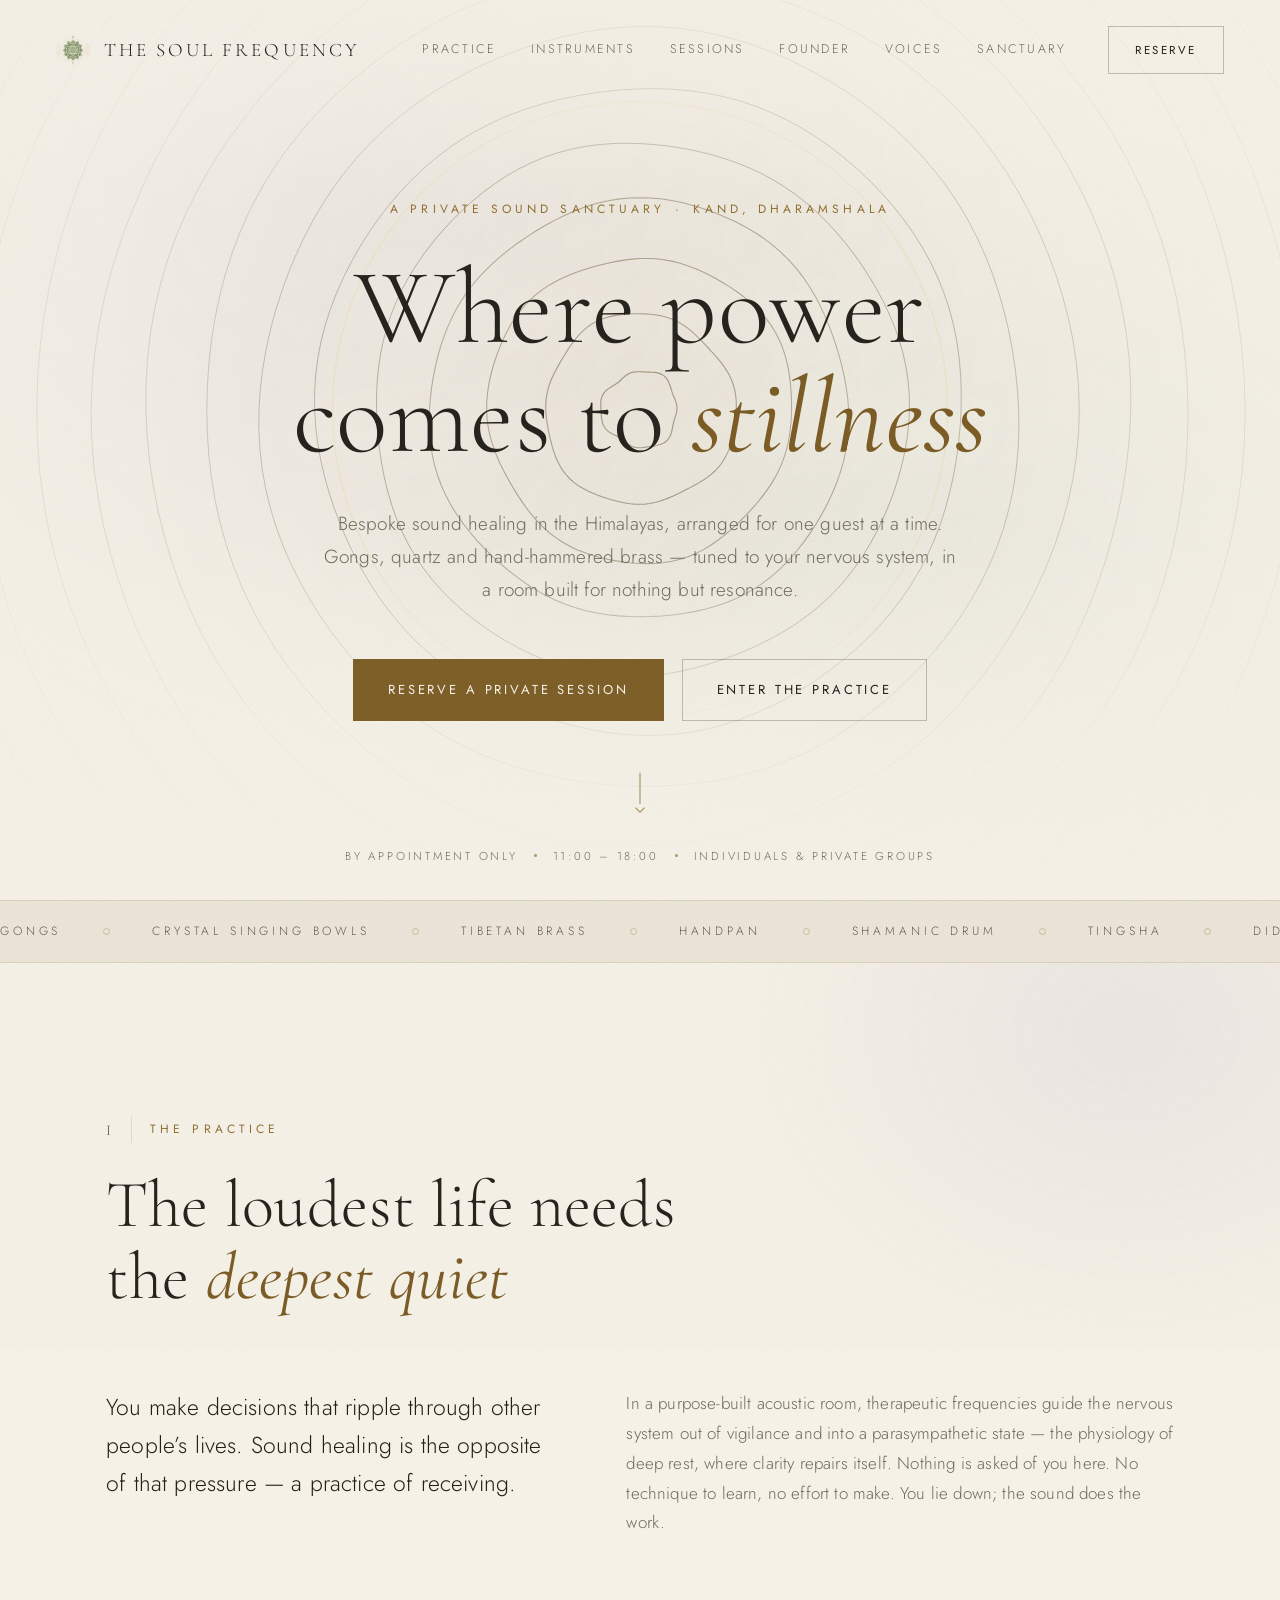
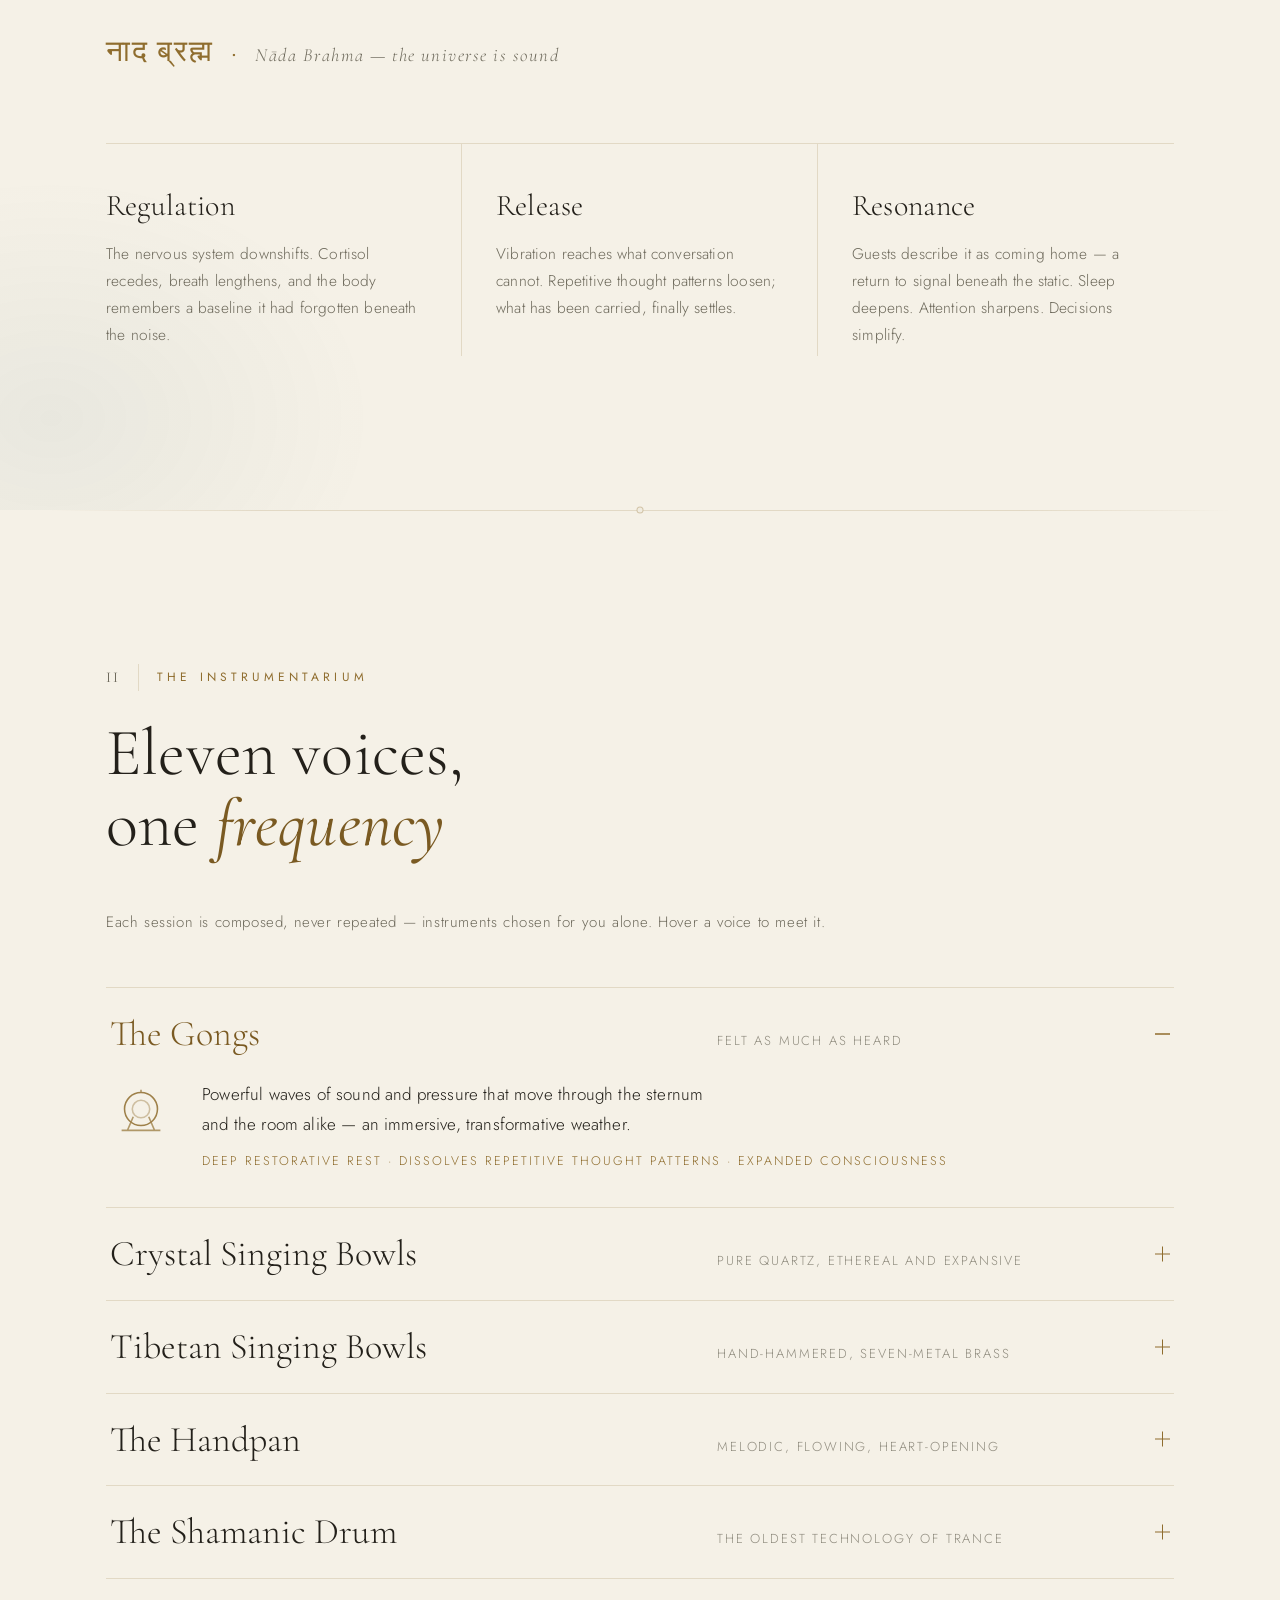
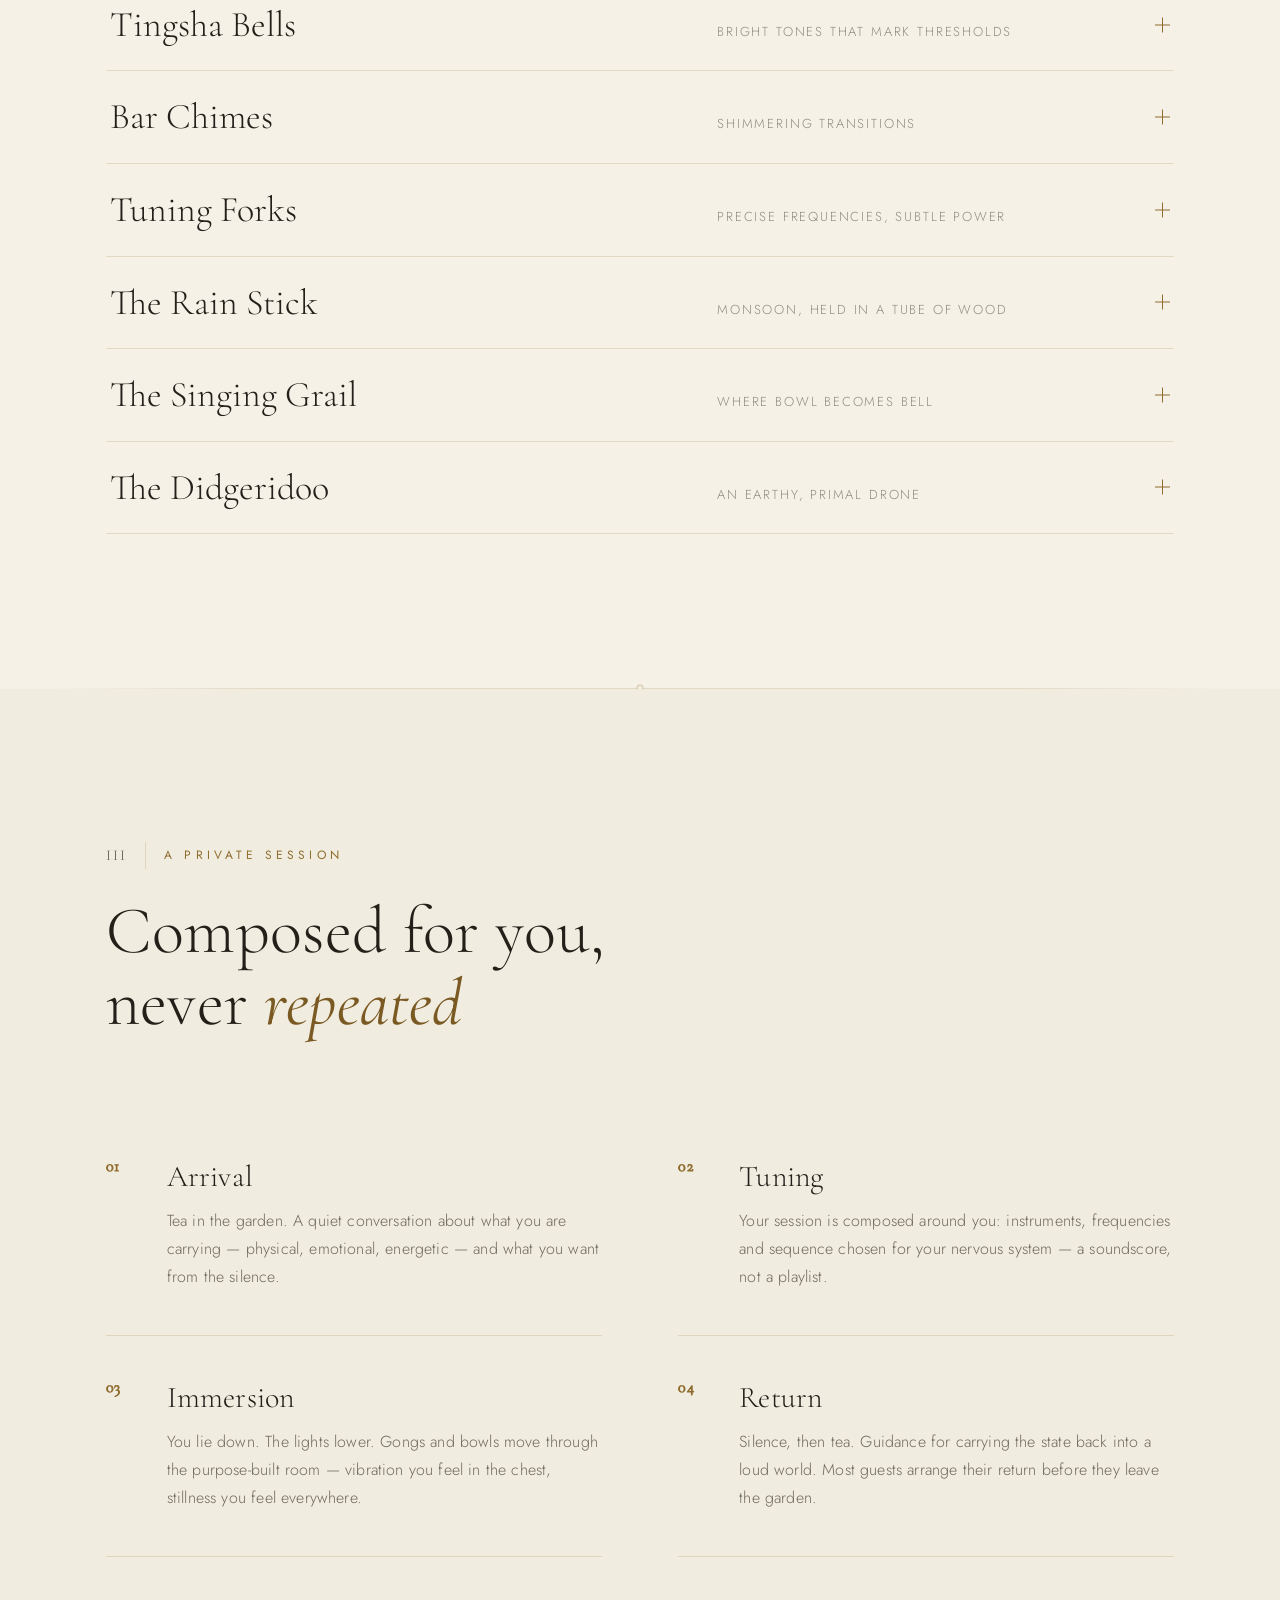
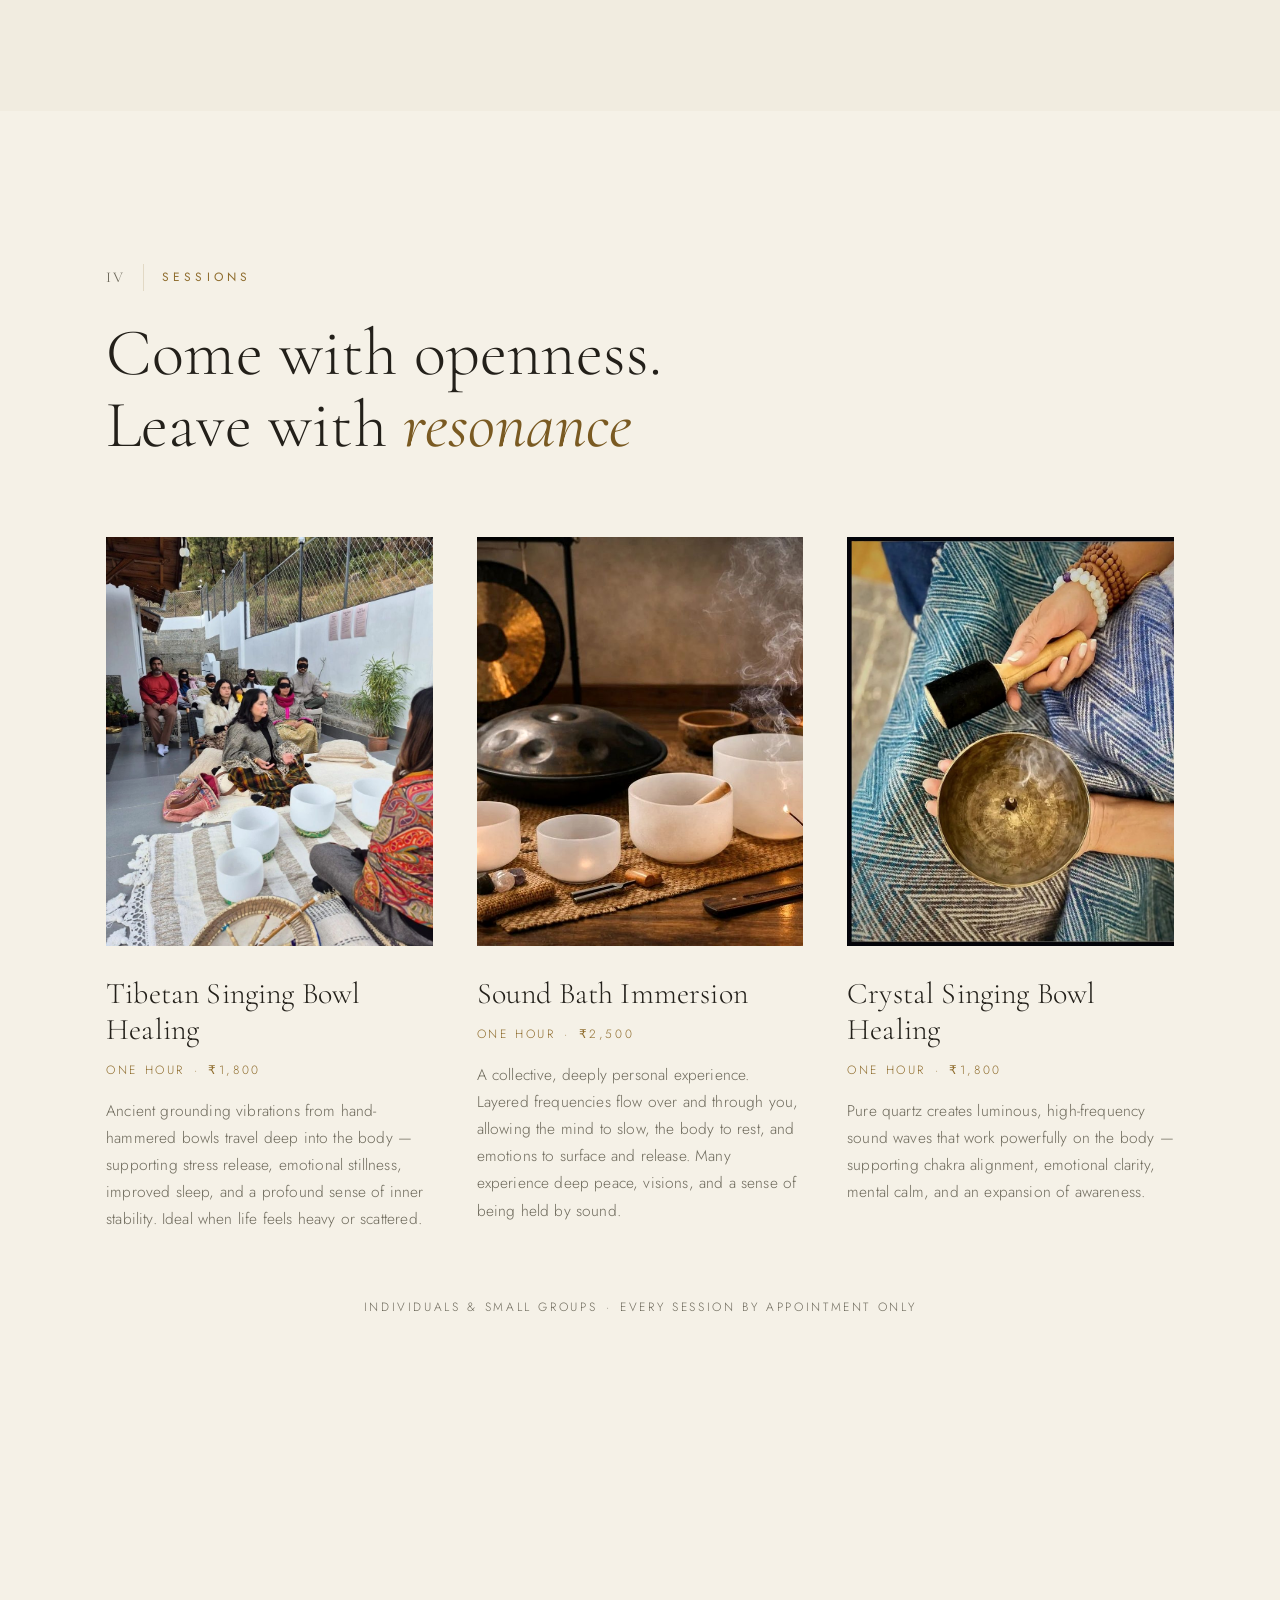
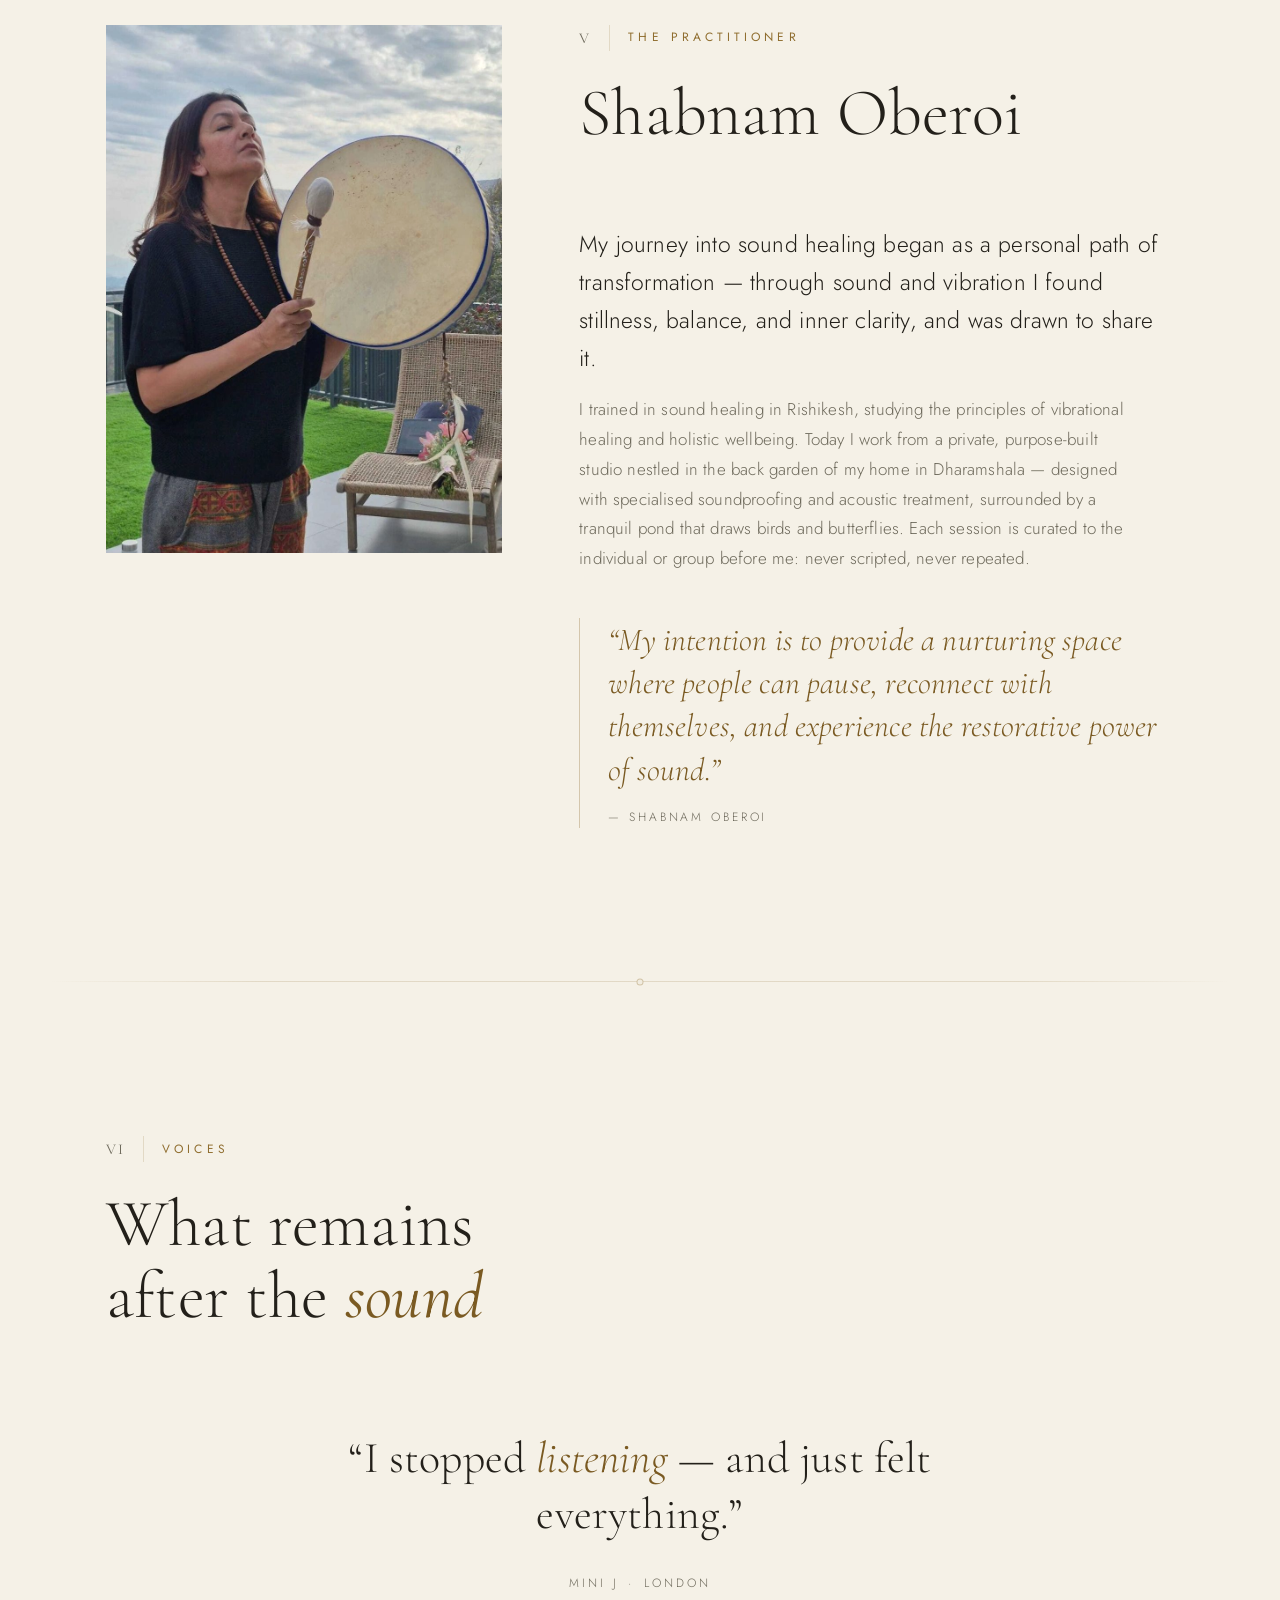
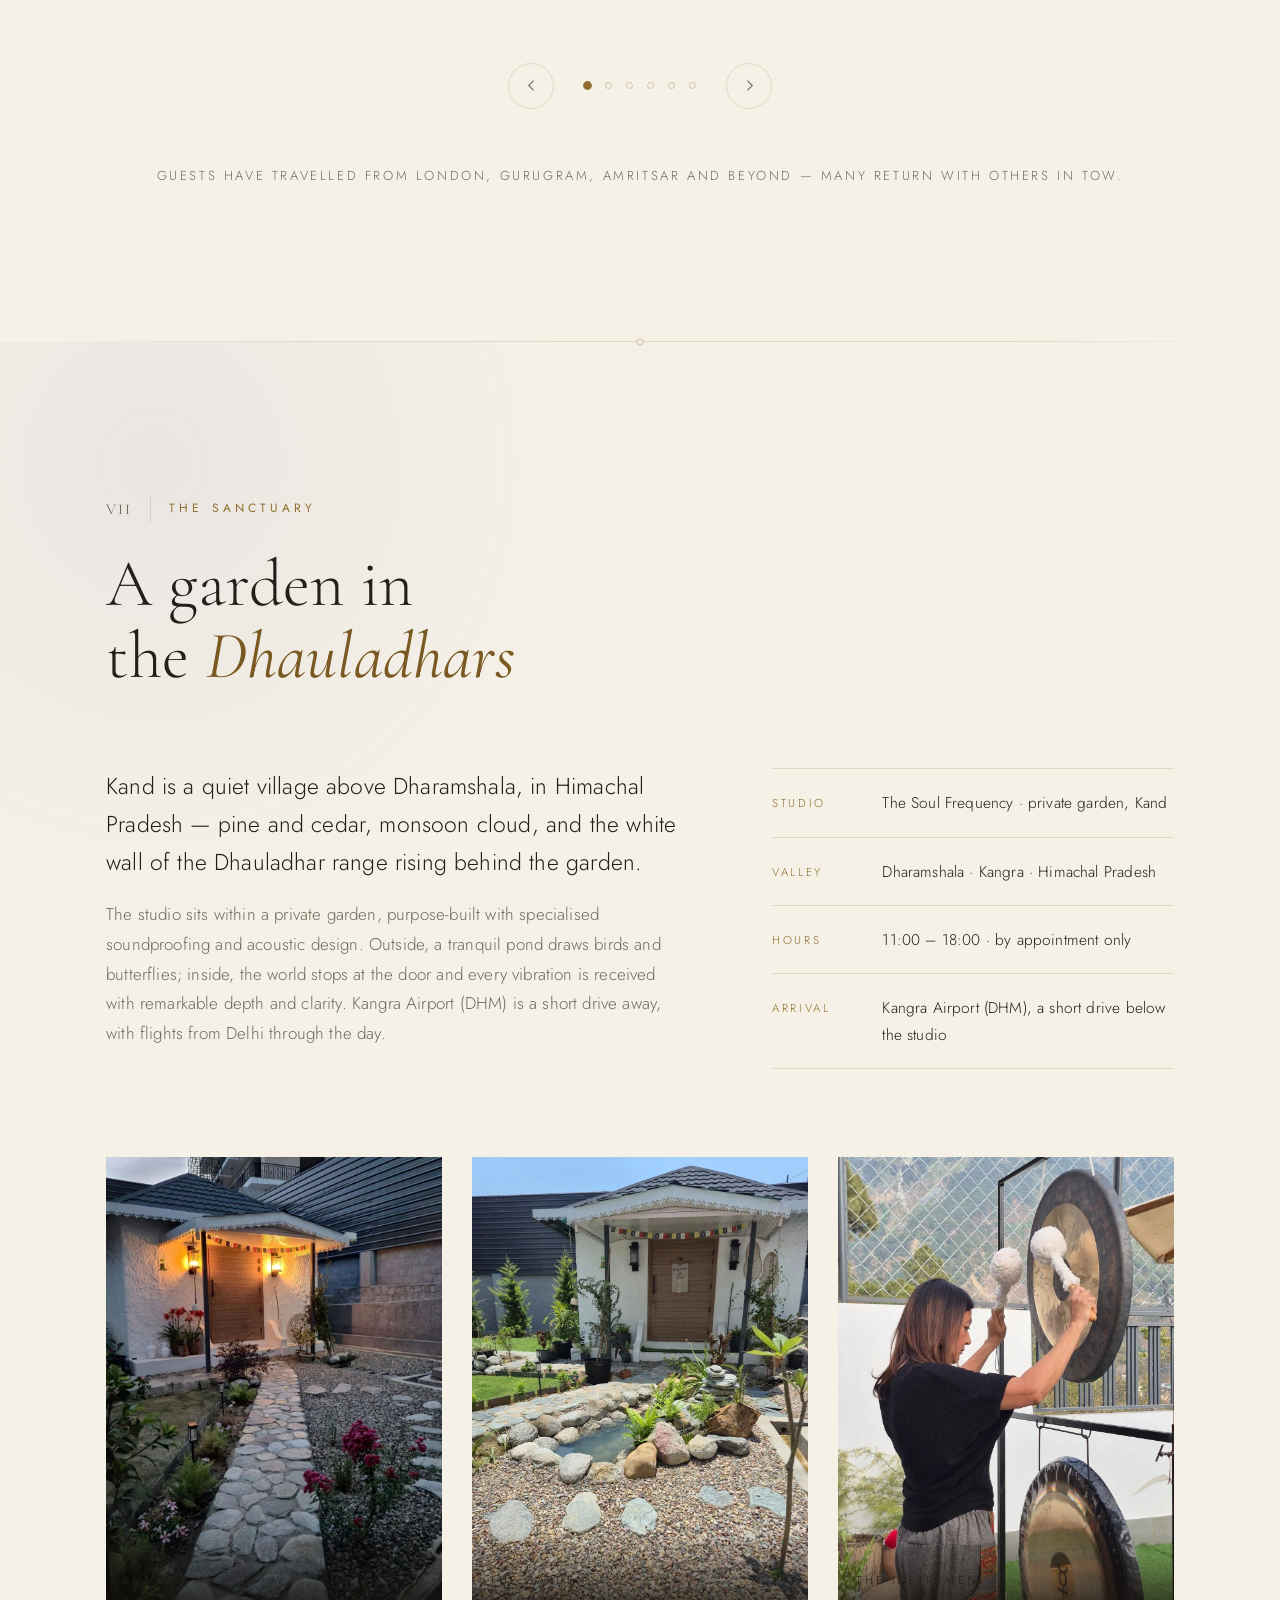
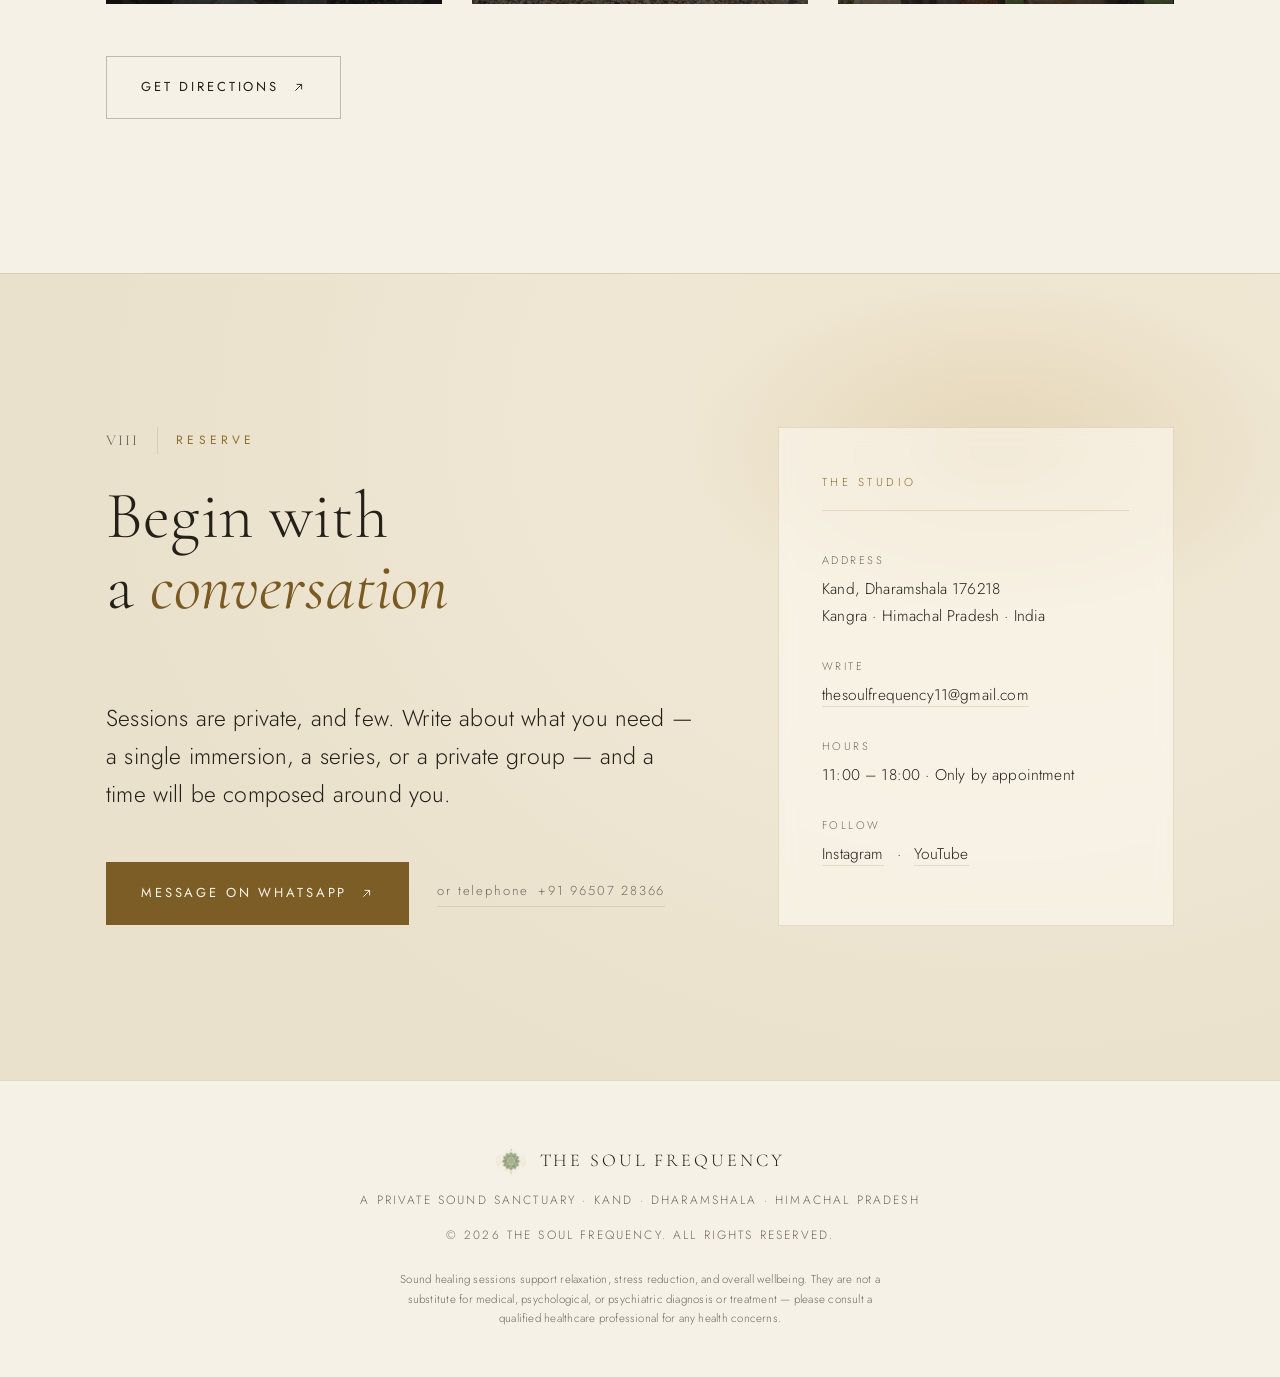
==== commit 3a15153e: "Launch completeness: LocalBusiness JSON-LD, sitemap, robots, branded 404, twitter/canonical meta" ====
--- a/index.html
+++ b/index.html
@@ -9,6 +9,44 @@
   <meta property="og:description" content="Bespoke sound healing in the Himalayas, arranged for one guest at a time. By appointment only.">
   <meta property="og:type" content="website">
   <meta property="og:image" content="https://dtsolutionsoman-coder.github.io/soul-frequency/assets/opt/bowls-flatlay.jpg">
+  <meta property="og:url" content="https://dtsolutionsoman-coder.github.io/soul-frequency/">
+  <meta name="twitter:card" content="summary_large_image">
+  <meta name="twitter:title" content="The Soul Frequency — Private Sound Sanctuary">
+  <meta name="twitter:description" content="Bespoke sound healing in the Himalayas, arranged for one guest at a time. By appointment only.">
+  <meta name="twitter:image" content="https://dtsolutionsoman-coder.github.io/soul-frequency/assets/opt/bowls-flatlay.jpg">
+  <link rel="canonical" href="https://dtsolutionsoman-coder.github.io/soul-frequency/">
+  <script type="application/ld+json">
+  {
+    "@context": "https://schema.org",
+    "@type": "HealthAndBeautyBusiness",
+    "name": "The Soul Frequency",
+    "description": "A bespoke sound healing studio in Dharamshala — personalised sessions with gongs, crystal bowls, Tibetan singing bowls and shamanic drums. By appointment only.",
+    "url": "https://dtsolutionsoman-coder.github.io/soul-frequency/",
+    "telephone": "+91-9650728366",
+    "email": "thesoulfrequency11@gmail.com",
+    "priceRange": "₹₹",
+    "address": {
+      "@type": "PostalAddress",
+      "streetAddress": "Kand",
+      "addressLocality": "Dharamshala",
+      "addressRegion": "Himachal Pradesh",
+      "postalCode": "176218",
+      "addressCountry": "IN"
+    },
+    "geo": { "@type": "GeoCoordinates", "latitude": 32.214879, "longitude": 76.352677 },
+    "openingHoursSpecification": [{
+      "@type": "OpeningHoursSpecification",
+      "dayOfWeek": ["Monday","Tuesday","Wednesday","Thursday","Friday","Saturday","Sunday"],
+      "opens": "11:00",
+      "closes": "18:00"
+    }],
+    "founder": { "@type": "Person", "name": "Shabnam Oberoi" },
+    "sameAs": [
+      "https://www.instagram.com/thesoulfrequency11",
+      "https://www.youtube.com/@thesoulfrequency11"
+    ]
+  }
+  </script>
   <link rel="icon" type="image/png" href="assets/opt/mandala-favicon.png">
   <link rel="apple-touch-icon" href="assets/opt/mandala-touch.png">
   <meta name="theme-color" content="#F5F1E7">
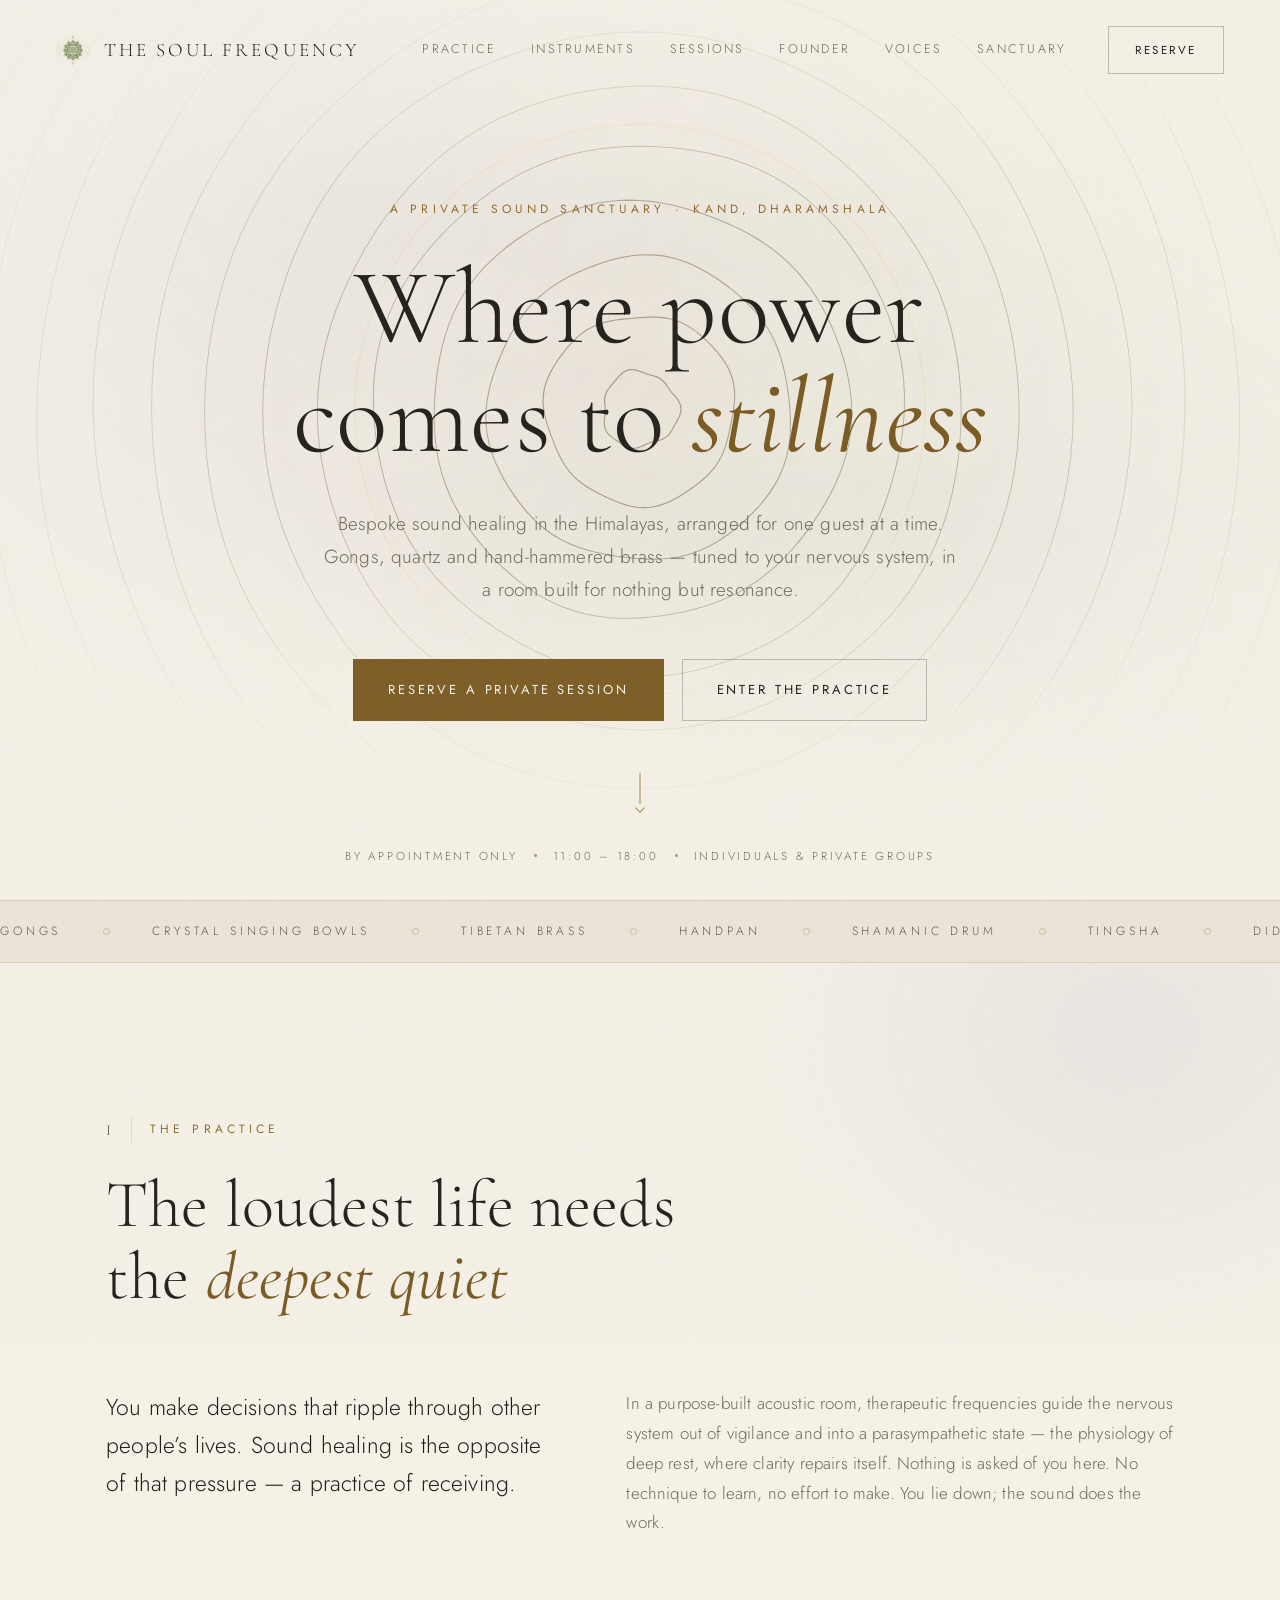
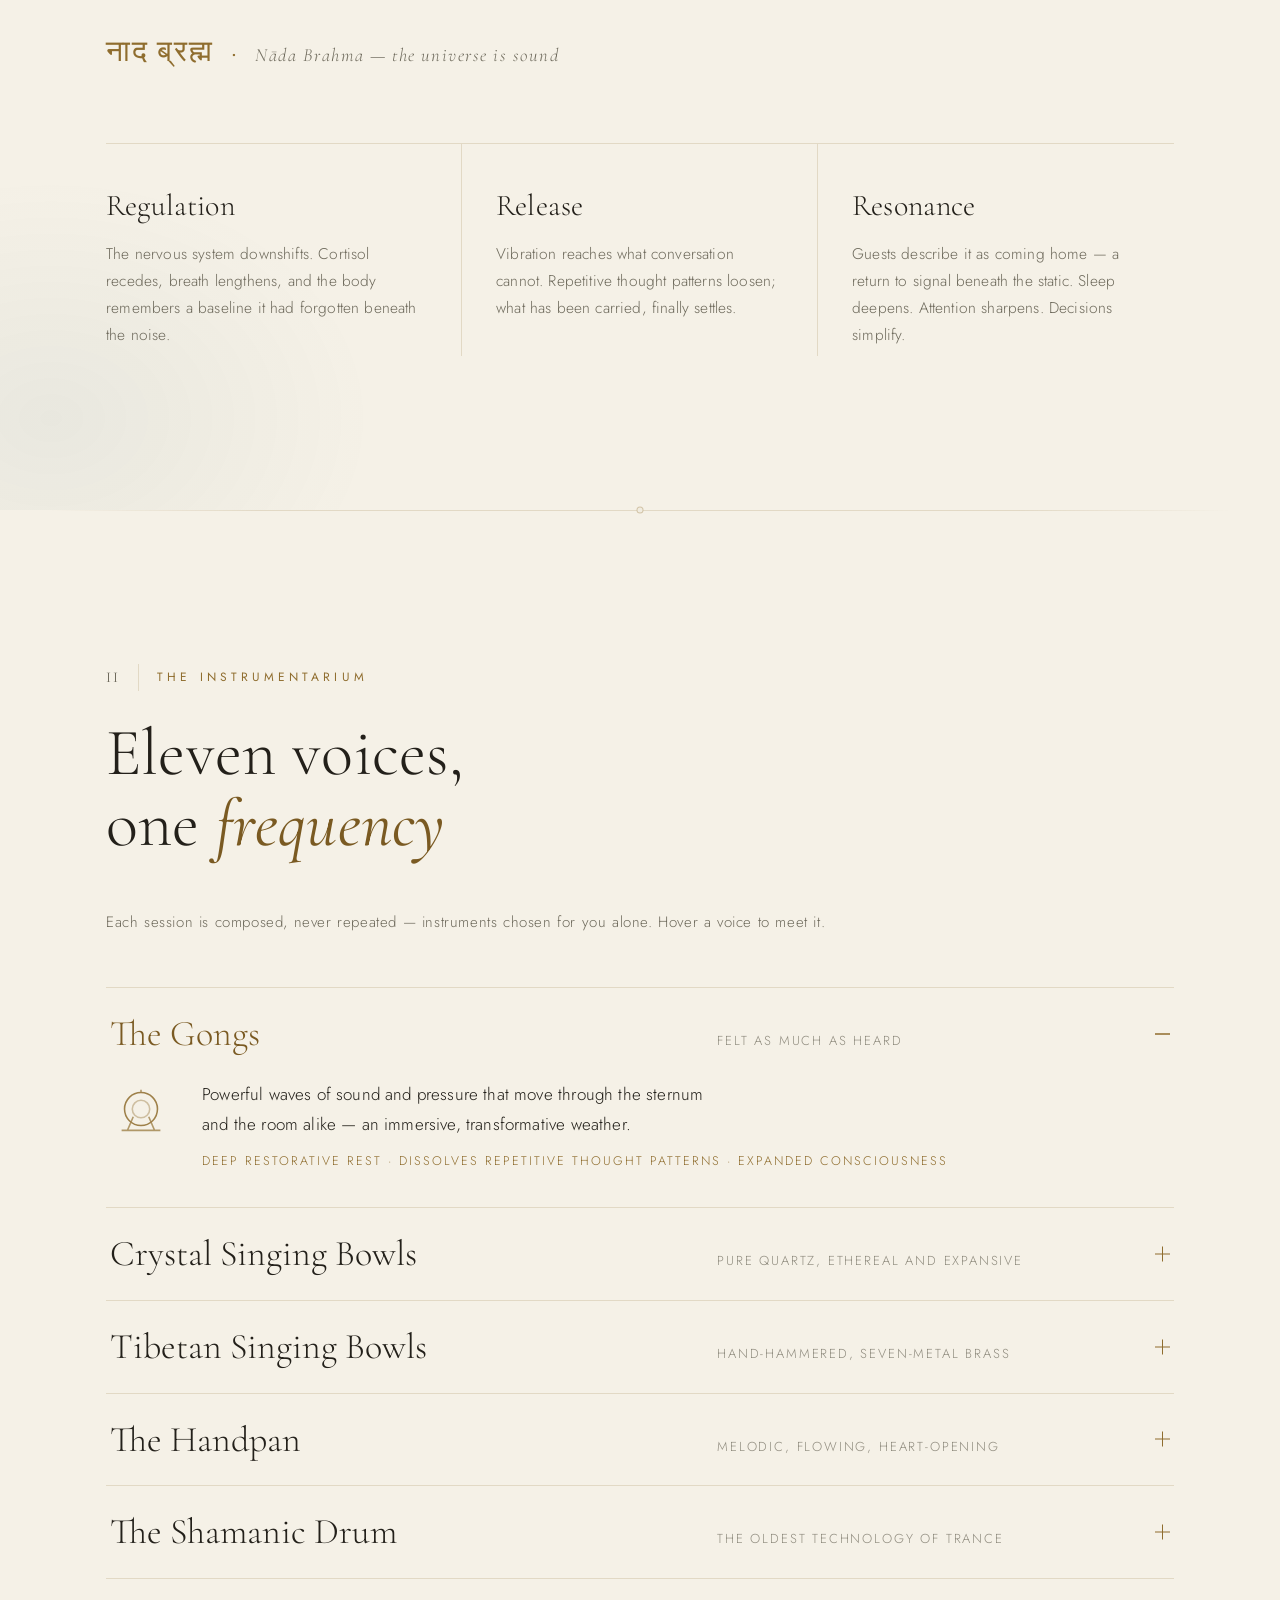
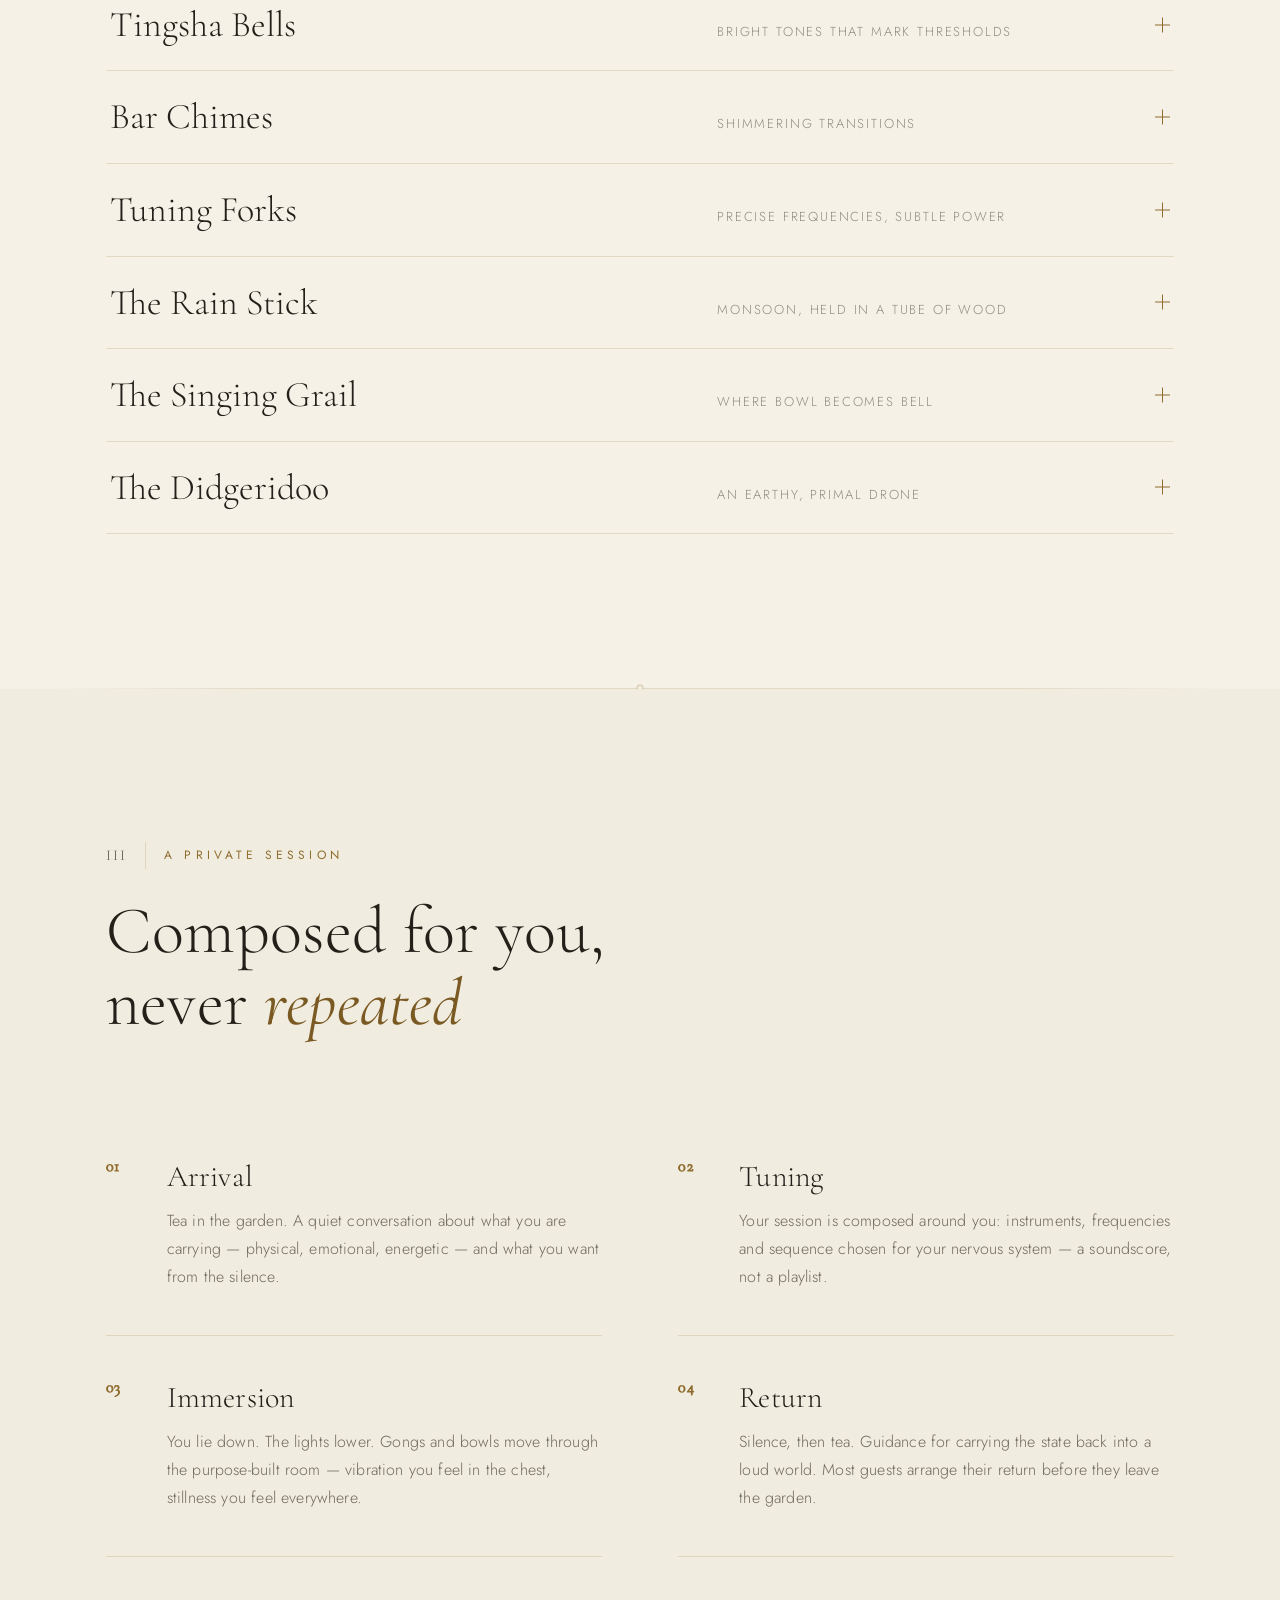
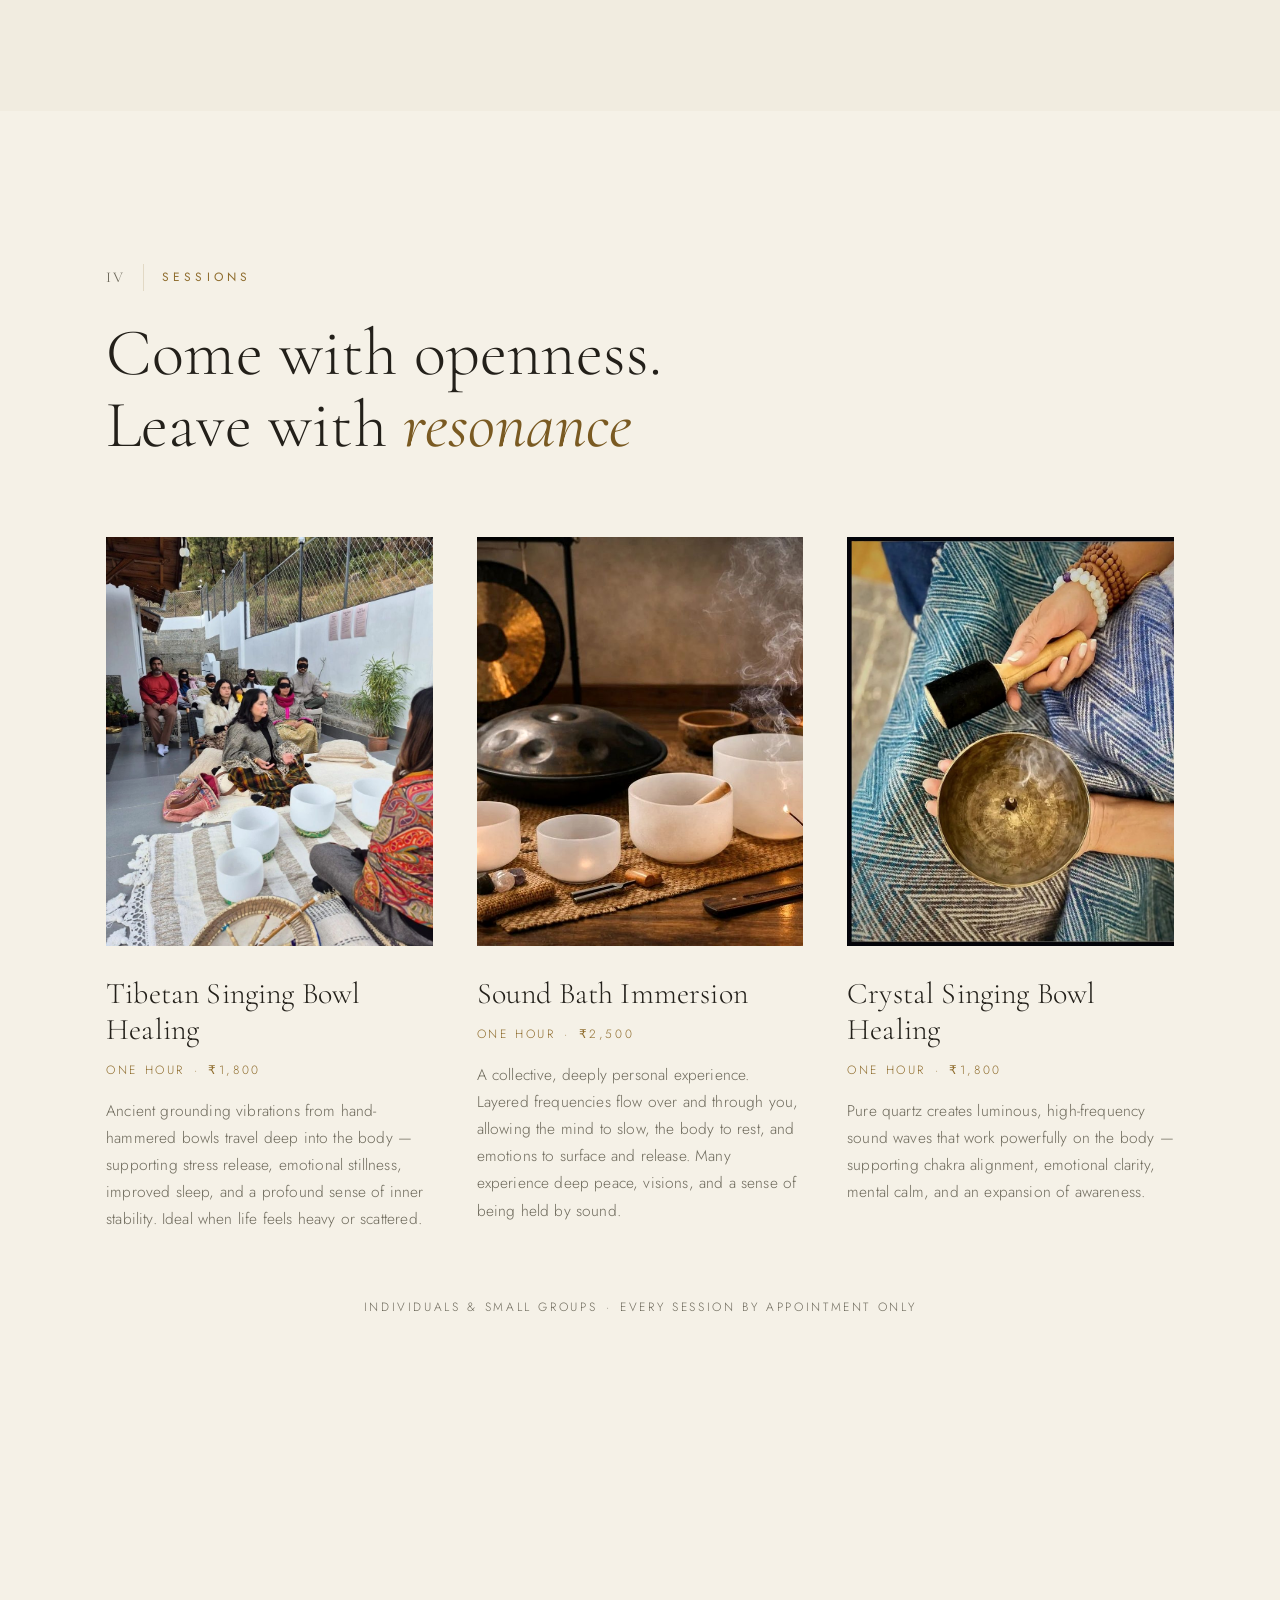
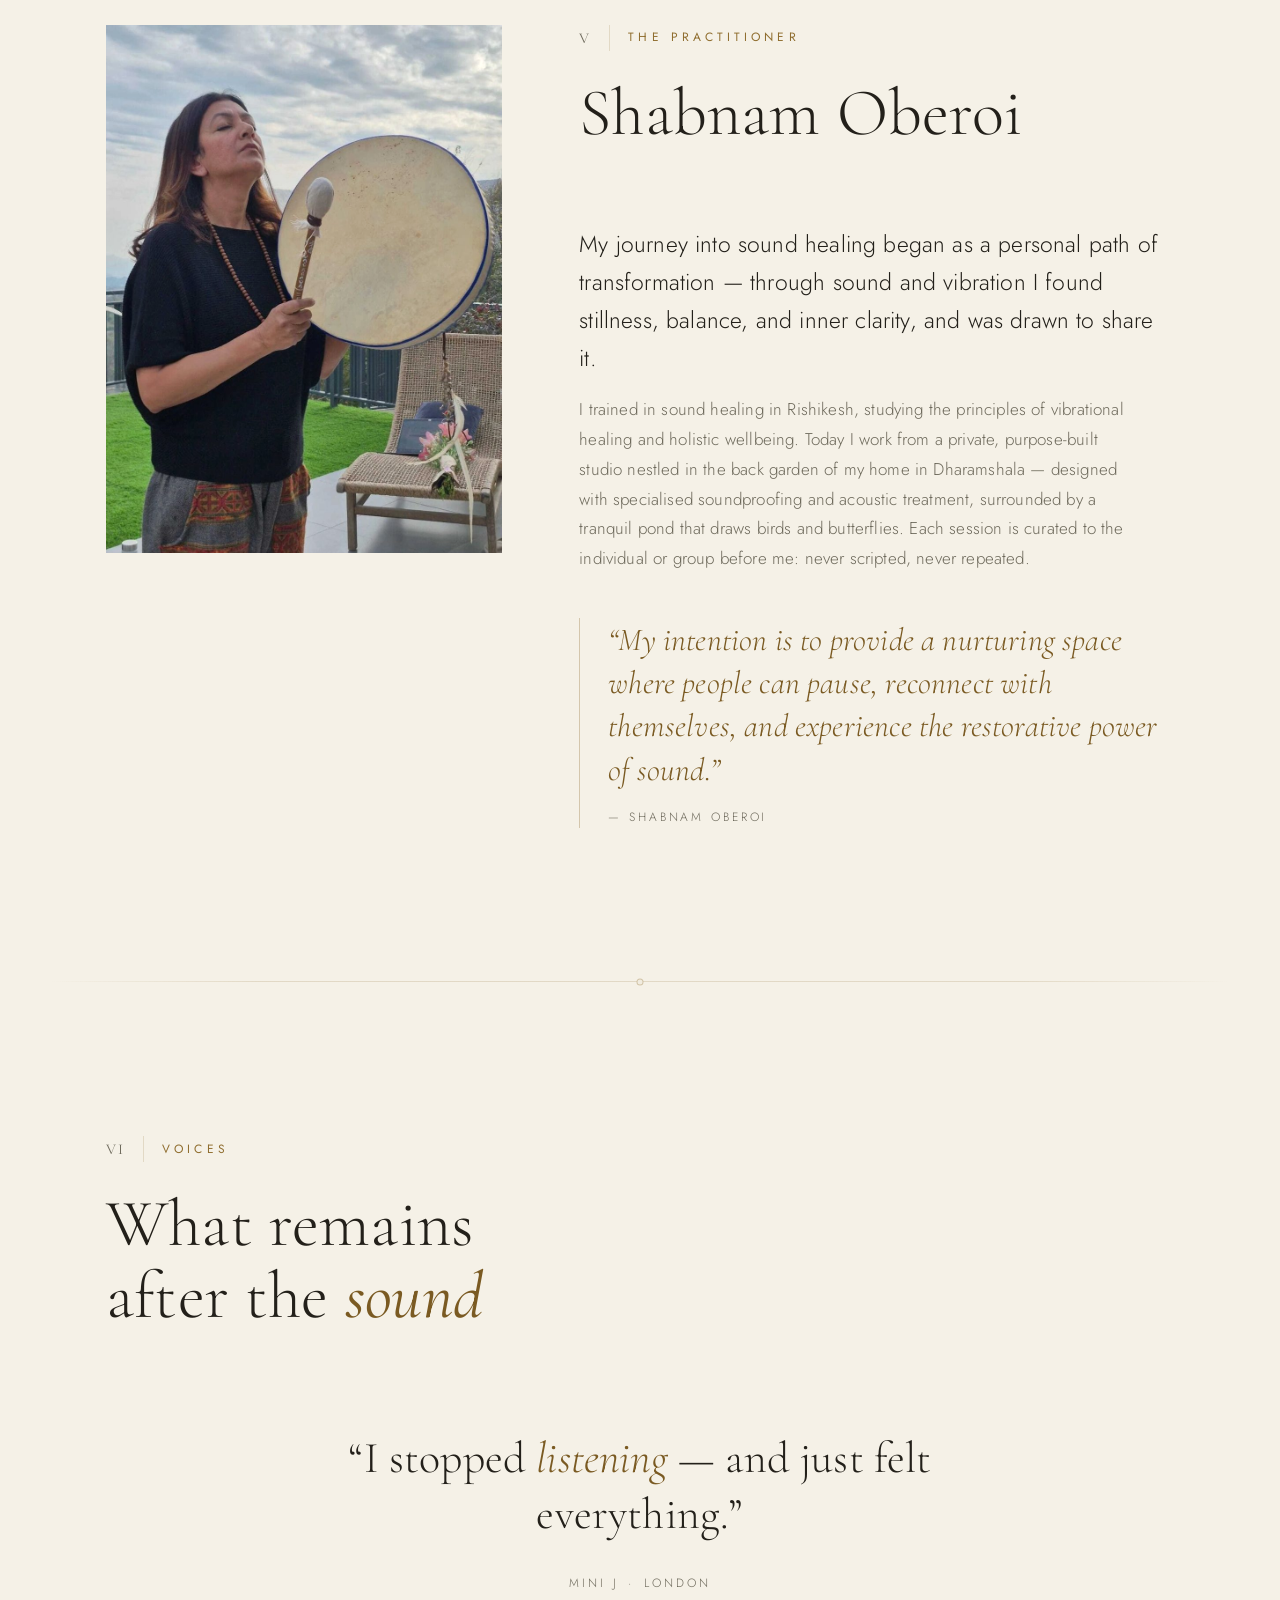
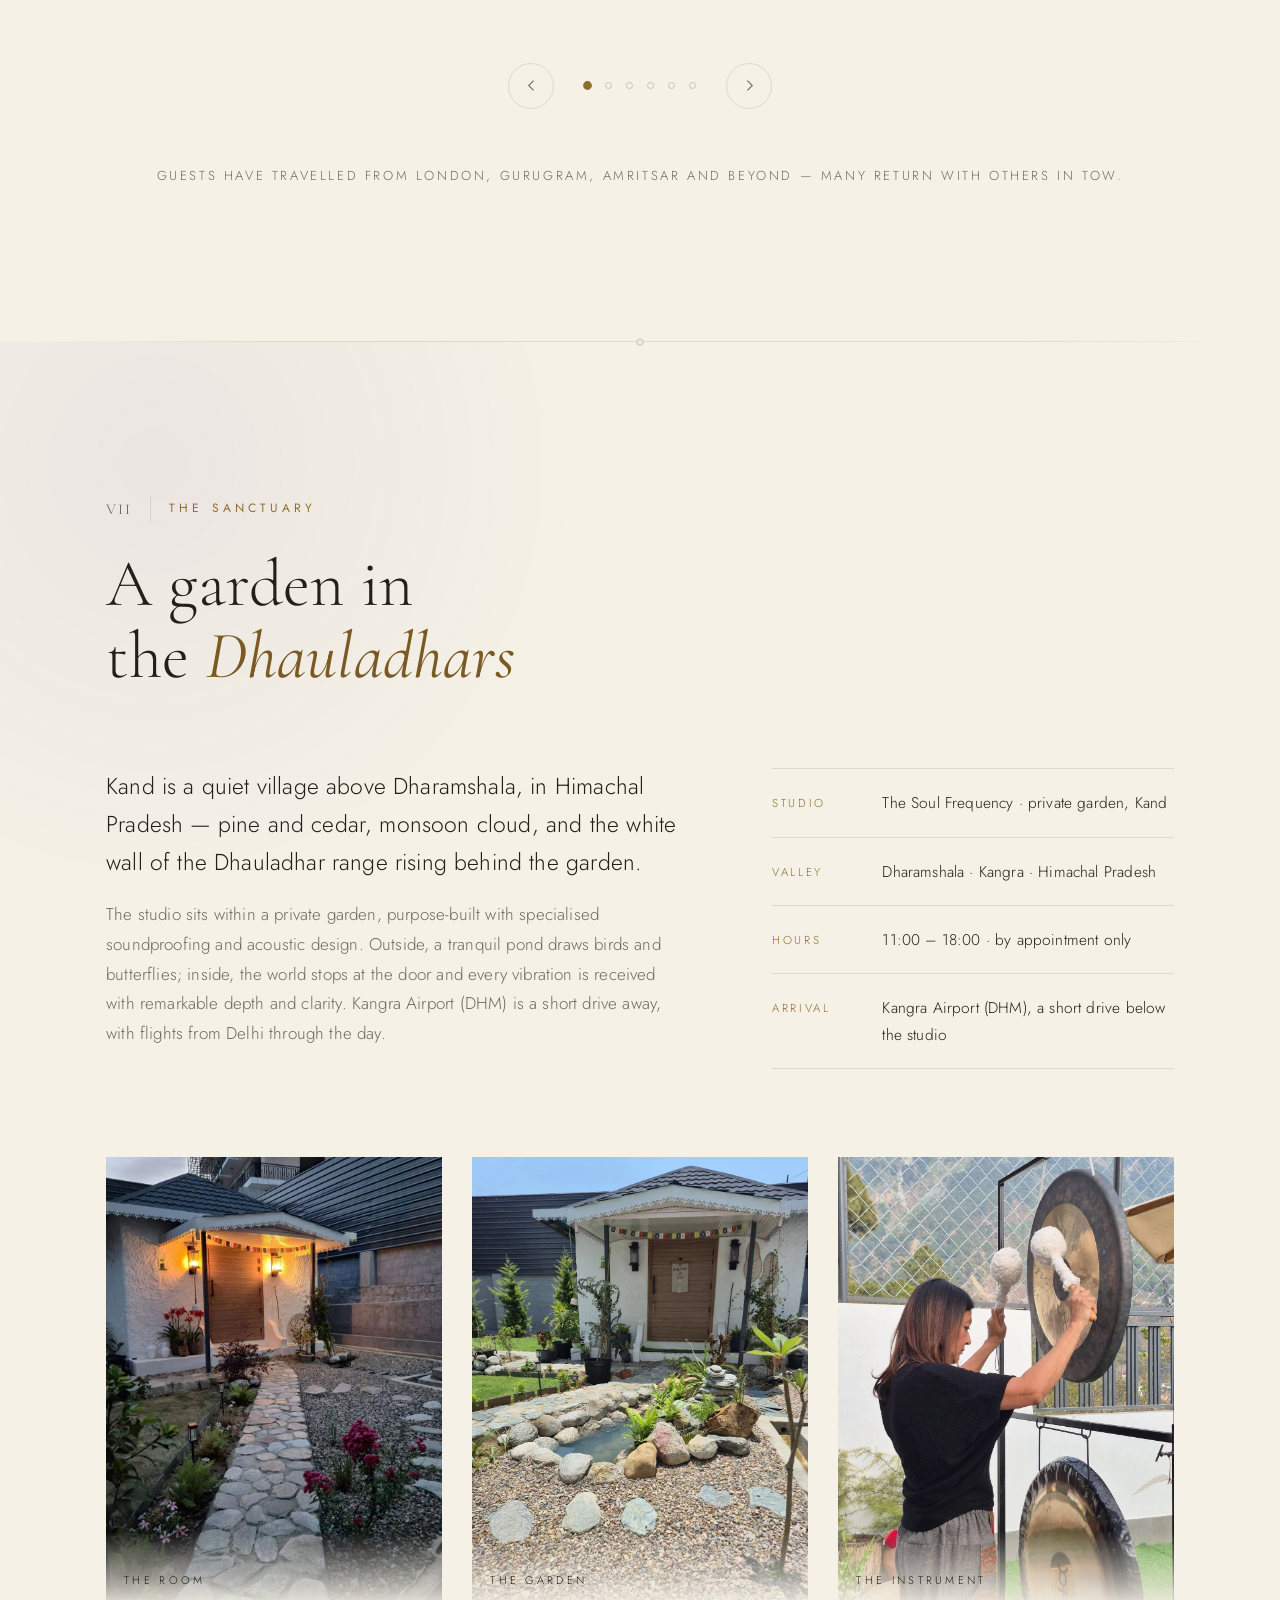
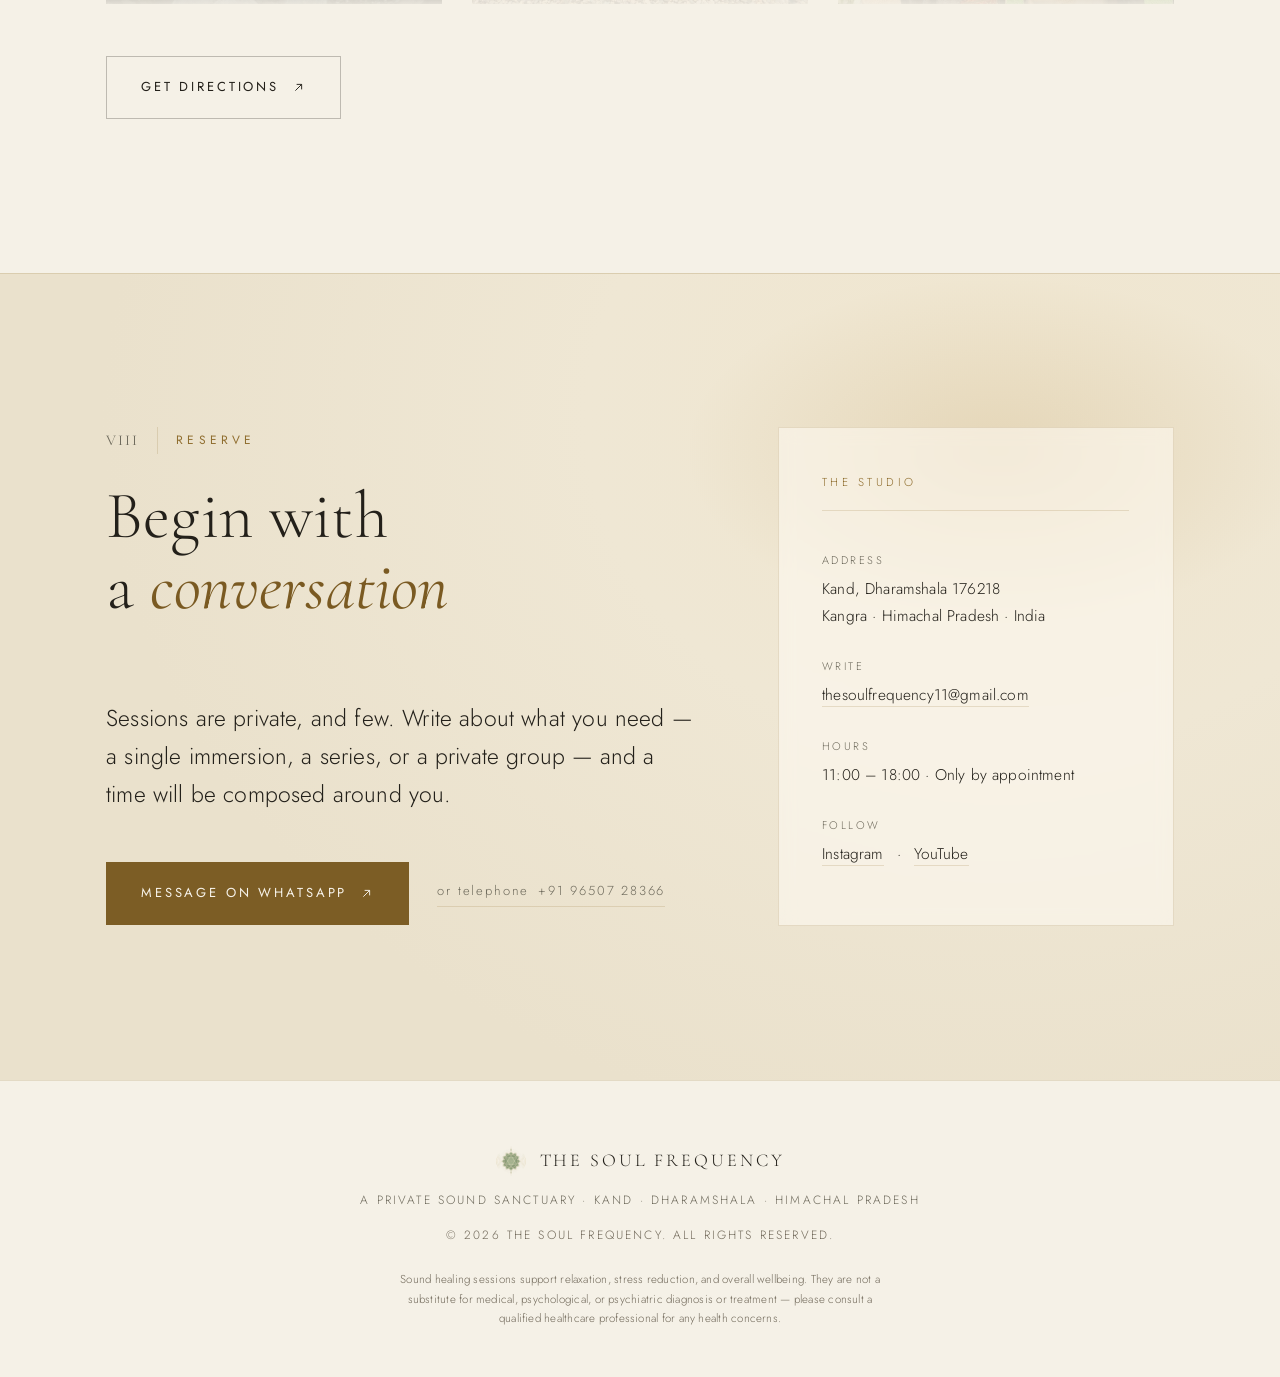
==== commit ad469116: "Light caption scrim on gallery photos: cream veil replaces near-black band" ====
--- a/index.html
+++ b/index.html
@@ -54,7 +54,7 @@
   <link rel="preload" as="font" type="font/woff2" crossorigin href="assets/fonts/Jost-300.woff2">
   <link rel="preload" as="font" type="font/woff2" crossorigin href="assets/fonts/Jost-400.woff2">
   <style>
-@font-face{font-family:Cormorant Garamond;font-style:italic;font-weight:300;font-display:swap;src:url(assets/fonts/CormorantGaramond-300i.woff2) format("woff2");unicode-range:U+0000-00FF,U+0131,U+0152-0153,U+02BB-02BC,U+02C6,U+02DA,U+02DC,U+0304,U+0308,U+0329,U+2000-206F,U+20AC,U+2122,U+2191,U+2193,U+2212,U+2215,U+FEFF,U+FFFD}@font-face{font-family:Cormorant Garamond;font-style:italic;font-weight:400;font-display:swap;src:url(assets/fonts/CormorantGaramond-400i.woff2) format("woff2");unicode-range:U+0000-00FF,U+0131,U+0152-0153,U+02BB-02BC,U+02C6,U+02DA,U+02DC,U+0304,U+0308,U+0329,U+2000-206F,U+20AC,U+2122,U+2191,U+2193,U+2212,U+2215,U+FEFF,U+FFFD}@font-face{font-family:Cormorant Garamond;font-style:normal;font-weight:300;font-display:swap;src:url(assets/fonts/CormorantGaramond-300.woff2) format("woff2");unicode-range:U+0000-00FF,U+0131,U+0152-0153,U+02BB-02BC,U+02C6,U+02DA,U+02DC,U+0304,U+0308,U+0329,U+2000-206F,U+20AC,U+2122,U+2191,U+2193,U+2212,U+2215,U+FEFF,U+FFFD}@font-face{font-family:Cormorant Garamond;font-style:normal;font-weight:400;font-display:swap;src:url(assets/fonts/CormorantGaramond-400.woff2) format("woff2");unicode-range:U+0000-00FF,U+0131,U+0152-0153,U+02BB-02BC,U+02C6,U+02DA,U+02DC,U+0304,U+0308,U+0329,U+2000-206F,U+20AC,U+2122,U+2191,U+2193,U+2212,U+2215,U+FEFF,U+FFFD}@font-face{font-family:Jost;font-style:normal;font-weight:300;font-display:swap;src:url(assets/fonts/Jost-300.woff2) format("woff2");unicode-range:U+0000-00FF,U+0131,U+0152-0153,U+02BB-02BC,U+02C6,U+02DA,U+02DC,U+0304,U+0308,U+0329,U+2000-206F,U+20AC,U+2122,U+2191,U+2193,U+2212,U+2215,U+FEFF,U+FFFD}@font-face{font-family:Jost;font-style:normal;font-weight:400;font-display:swap;src:url(assets/fonts/Jost-400.woff2) format("woff2");unicode-range:U+0000-00FF,U+0131,U+0152-0153,U+02BB-02BC,U+02C6,U+02DA,U+02DC,U+0304,U+0308,U+0329,U+2000-206F,U+20AC,U+2122,U+2191,U+2193,U+2212,U+2215,U+FEFF,U+FFFD}:root{--void: #F5F1E7;--void-rgb: 245, 241, 231;--veil: #ECE6D7;--deep-bg: #F1ECE0;--brass: #8F6D2E;--brass-rgb: 143, 109, 46;--brass-hover: #A8823F;--candlelight: #7A5A22;--moonlight: #23201A;--mist: #6E6A5C;--hairline: rgba(143, 109, 46, .32);--hairline-dim: rgba(143, 109, 46, .18);--footer-dim: #71695A;--btn-ink: #F7F3EA;--ghost-border: rgba(35, 32, 26, .26);--ghost-ink: #23201A;--nav-scrolled-bg: rgba(245, 241, 231, .86);--menu-bg: rgba(245, 241, 231, .97);--ticker-bg: rgba(226, 218, 202, .5);--panel-bg: rgba(255, 252, 245, .55);--caption-grad: rgba(20, 17, 12, .72);--title-shadow: 0 0 60px rgba(255, 250, 240, .9);--hero-veil: radial-gradient(58% 46% at 50% 44%, rgba(245, 241, 231, 0) 0%, rgba(245, 241, 231, .08) 46%, rgba(245, 241, 231, .66) 100%), linear-gradient(180deg, rgba(245, 241, 231, .5) 0%, rgba(245, 241, 231, 0) 22%, rgba(245, 241, 231, 0) 60%, rgba(245, 241, 231, 1) 100%);--reserve-bg: radial-gradient(70% 90% at 78% 18%, #F0E6CF 0%, #EFE7D4 46%, #EAE1CC 100%);--reserve-glow: radial-gradient(34% 30% at 78% 22%, rgba(168, 130, 63, .16), transparent 72%);--aurora-1: rgba(107, 91, 158, .07);--aurora-2: rgba(46, 95, 99, .06);--aurora-3: rgba(107, 91, 158, .07);--frame-filter: saturate(.94) contrast(1.01) brightness(1.02);--frame-filter-hover: saturate(1.02) contrast(1) brightness(1.04);color-scheme:light}:root{--font-display: "Cormorant Garamond", "Times New Roman", serif;--font-body: "Jost", "Century Gothic", "Segoe UI", sans-serif;--wrap: 1180px;--gutter: clamp(20px, 5vw, 56px);--section-pad: clamp(88px, 12vw, 168px);--ease-out: cubic-bezier(.22, 1, .36, 1);--dur: .9s}*,*:before,*:after{box-sizing:border-box}html{scroll-behavior:smooth}body{margin:0;background:var(--void);color:var(--moonlight);font-family:var(--font-body);font-weight:300;font-size:17px;line-height:1.75;letter-spacing:.01em;-webkit-font-smoothing:antialiased;overflow-x:hidden}img,svg{display:block}a{color:inherit;text-decoration:none}button{font:inherit;color:inherit;background:none;border:0;cursor:pointer}::selection{background:#8f6d2e38;color:#23201a}.skip-link{position:fixed;top:-100px;left:16px;z-index:200;padding:10px 18px;background:#7c5d25;color:var(--btn-ink);font-size:13px;letter-spacing:.12em;text-transform:uppercase;transition:top .3s}.skip-link:focus{top:16px}:focus-visible{outline:1.5px solid var(--brass);outline-offset:4px}.grain{position:fixed;inset:-50%;z-index:90;pointer-events:none;background-image:url("data:image/svg+xml,%3Csvg xmlns='http://www.w3.org/2000/svg' width='300' height='300'%3E%3Cfilter id='n'%3E%3CfeTurbulence type='fractalNoise' baseFrequency='0.9' numOctaves='2' stitchTiles='stitch'/%3E%3C/filter%3E%3Crect width='100%25' height='100%25' filter='url(%23n)'/%3E%3C/svg%3E");opacity:.05;animation:grain-shift 1.4s steps(4) infinite}@keyframes grain-shift{0%{transform:translate(0)}25%{transform:translate(-1.5%,1%)}50%{transform:translate(1%,-1.5%)}75%{transform:translate(-1%,-1%)}to{transform:translate(0)}}h1,h2,h3,blockquote p{font-family:var(--font-display);font-weight:300;margin:0}h1{font-size:clamp(52px,8.4vw,118px);line-height:1.02;letter-spacing:.005em}h2{font-size:clamp(38px,5.2vw,68px);line-height:1.08}h3{font-size:clamp(24px,2.4vw,30px);line-height:1.2}h1 em,h2 em{font-style:italic;font-weight:400;color:var(--candlelight)}p{margin:0}.eyebrow{font-family:var(--font-body);font-size:12px;font-weight:400;letter-spacing:.34em;text-transform:uppercase;color:var(--brass);display:flex;align-items:center;gap:18px;margin:0 0 26px}.eyebrow .numeral{font-family:var(--font-display);font-size:15px;letter-spacing:.14em;color:var(--mist);padding-right:18px;border-right:1px solid var(--hairline-dim)}.lede{font-size:clamp(19px,2vw,23px);line-height:1.65;font-weight:300;color:var(--moonlight)}.body{color:var(--mist);max-width:56ch}.body+.body{margin-top:1.2em}.btn{display:inline-flex;align-items:center;gap:12px;font-family:var(--font-body);font-size:13px;font-weight:400;letter-spacing:.22em;text-transform:uppercase;padding:19px 34px;transition:all .45s var(--ease-out);white-space:nowrap}.btn svg{width:15px;height:15px;transition:transform .45s var(--ease-out)}.btn:hover svg{transform:translate(3px,-3px)}.btn-solid{background:#7c5d25;color:var(--btn-ink);border:1px solid #7C5D25}.btn-solid:hover{background:#8f6d2e;border-color:#8f6d2e}.btn-ghost{color:var(--ghost-ink);border:1px solid var(--ghost-border)}.btn-ghost:hover{border-color:var(--brass);color:var(--candlelight)}.nav{position:fixed;top:0;left:0;right:0;z-index:100;display:flex;align-items:center;gap:40px;padding:26px var(--gutter);transition:background .5s,padding .5s,border-color .5s;border-bottom:1px solid transparent}.nav.is-scrolled{background:var(--nav-scrolled-bg);-webkit-backdrop-filter:blur(18px);backdrop-filter:blur(18px);border-bottom-color:var(--hairline-dim);padding-top:16px;padding-bottom:16px}.nav-brand{display:inline-flex;align-items:center;gap:14px;color:var(--moonlight);margin-right:auto}.nav-mark{width:34px;height:34px;color:var(--brass);transition:transform 1.2s var(--ease-out)}.nav-brand:hover .nav-mark{transform:rotate(120deg)}.nav-word{font-family:var(--font-display);font-size:19px;letter-spacing:.16em;text-transform:uppercase}.nav-links{display:flex;gap:clamp(18px,2.4vw,34px)}.nav-links a{position:relative;font-size:12.5px;letter-spacing:.18em;text-transform:uppercase;color:var(--mist);padding:6px 2px;transition:color .35s}.nav-links a:after{content:"";position:absolute;left:0;bottom:0;width:100%;height:1px;background:var(--brass);transform:scaleX(0);transform-origin:right;transition:transform .45s var(--ease-out)}.nav-links a:hover{color:var(--moonlight)}.nav-links a:hover:after{transform:scaleX(1);transform-origin:left}.nav-cta{padding:13px 26px;font-size:11.5px}.nav-burger{display:none;flex-direction:column;gap:7px;padding:10px;margin-right:-10px}.nav-burger span{display:block;width:26px;height:1.5px;background:var(--moonlight);transition:transform .45s var(--ease-out),opacity .3s}.nav-burger[aria-expanded=true] span:first-child{transform:translateY(4.25px) rotate(45deg)}.nav-burger[aria-expanded=true] span:last-child{transform:translateY(-4.25px) rotate(-45deg)}.mobile-menu{position:fixed;inset:0;z-index:99;background:var(--menu-bg);-webkit-backdrop-filter:blur(24px);backdrop-filter:blur(24px);display:flex;align-items:center;justify-content:center;opacity:0;visibility:hidden;transition:opacity .5s var(--ease-out),visibility .5s}.mobile-menu.is-open{opacity:1;visibility:visible}.mobile-menu nav{display:flex;flex-direction:column;align-items:center;gap:8px;text-align:center}.mobile-menu a{font-family:var(--font-display);font-size:clamp(32px,7vw,44px);color:var(--moonlight);padding:8px 24px;opacity:0;transform:translateY(18px);transition:opacity .6s var(--ease-out),transform .6s var(--ease-out),color .3s}.mobile-menu.is-open a{opacity:1;transform:none}.mobile-menu.is-open a:nth-child(1){transition-delay:.08s}.mobile-menu.is-open a:nth-child(2){transition-delay:.14s}.mobile-menu.is-open a:nth-child(3){transition-delay:.2s}.mobile-menu.is-open a:nth-child(4){transition-delay:.26s}.mobile-menu.is-open a:nth-child(5){transition-delay:.32s}.mobile-menu.is-open a:nth-child(6){transition-delay:.38s}.mobile-menu.is-open a:nth-child(7){transition-delay:.44s}.mobile-menu a:hover{color:var(--candlelight)}.mm-reserve{margin-top:28px;font-size:clamp(24px,5vw,32px)!important;font-style:italic;color:var(--brass)!important}.hero{position:relative;min-height:100vh;min-height:100svh;display:flex;flex-direction:column;align-items:center;justify-content:center;text-align:center;padding:140px var(--gutter) 120px;isolation:isolate}#field{position:absolute;inset:0;width:100%;height:100%;z-index:-2}.hero-veil{position:absolute;inset:0;z-index:-1;background:var(--hero-veil)}.hero-inner{max-width:900px}.hero-eyebrow{justify-content:center;margin-bottom:34px}.hero-title{text-shadow:var(--title-shadow)}.hero-lede{margin:34px auto 0;max-width:58ch;color:var(--mist);font-size:clamp(16px,1.55vw,19px)}.hero-actions{display:flex;gap:18px;justify-content:center;flex-wrap:wrap;margin-top:52px}.hero-foot{position:absolute;bottom:34px;left:0;right:0;display:flex;justify-content:center;align-items:center;gap:16px;font-size:11.5px;letter-spacing:.24em;text-transform:uppercase;color:var(--mist)}.hero-foot .dot{width:3px;height:3px;border-radius:50%;background:var(--brass);opacity:.7}.scroll-hint{position:absolute;bottom:86px;left:50%;transform:translate(-50%);color:var(--brass);opacity:.75;transition:opacity .4s}.scroll-hint:hover{opacity:1}.scroll-hint svg{width:11px;height:42px}.scroll-hint line,.scroll-hint path{stroke:currentColor;stroke-width:1.2}.scroll-hint line{animation:hint-fall 2.6s var(--ease-out) infinite}@keyframes hint-fall{0%{transform:translateY(-8px);opacity:0}35%{opacity:1}to{transform:translateY(10px);opacity:0}}.hero-inner>*{opacity:0;transform:translateY(26px);animation:rise var(--dur) var(--ease-out) forwards}.hero-eyebrow{animation-delay:.25s}.hero-title{animation-delay:.4s}.hero-lede{animation-delay:.6s}.hero-actions{animation-delay:.8s}@keyframes rise{to{opacity:1;transform:none}}.ticker{overflow:hidden;border-top:1px solid var(--hairline-dim);border-bottom:1px solid var(--hairline-dim);padding:20px 0;background:var(--ticker-bg)}.ticker-track{display:flex;align-items:center;gap:42px;width:max-content;animation:ticker-run 75s linear infinite}.ticker span{font-size:12px;font-weight:300;letter-spacing:.32em;text-transform:uppercase;color:#5e5a4c;white-space:nowrap}.ticker i{width:7px;height:7px;border-radius:50%;border:1px solid var(--hairline);flex:none}@keyframes ticker-run{to{transform:translate(-50%)}}.wrap{max-width:var(--wrap);margin:0 auto;padding:0 var(--gutter)}section[id]{scroll-margin-top:84px}.section{padding:var(--section-pad) 0;position:relative}.section-deep{background:var(--deep-bg)}.section-head{margin-bottom:clamp(48px,6vw,84px)}.section-note{color:var(--mist);font-size:15px;letter-spacing:.04em;margin:-28px 0 52px}.hint-touch{display:none}.divide{border:0;height:1px;max-width:var(--wrap);margin:0 auto;background:linear-gradient(90deg,transparent,var(--hairline-dim) 18%,var(--hairline-dim) 82%,transparent);position:relative;overflow:visible}.divide:after{content:"";position:absolute;left:50%;top:50%;width:7px;height:7px;border-radius:50%;border:1px solid var(--hairline);background:var(--deep-bg);transform:translate(-50%,-50%)}#practice:before,#sanctuary:before{content:"";position:absolute;inset:0;pointer-events:none;z-index:0}#practice:before{background:radial-gradient(42% 38% at 88% 6%,var(--aurora-1),transparent 70%),radial-gradient(36% 30% at 4% 92%,var(--aurora-2),transparent 70%)}#sanctuary:before{background:radial-gradient(46% 40% at 12% 8%,var(--aurora-3),transparent 72%)}.section>.wrap{position:relative;z-index:1}.practice-grid{display:grid;grid-template-columns:minmax(0,5fr) minmax(0,6fr);gap:clamp(32px,5vw,72px);align-items:start}.practice-grid .body{max-width:none}.sanskrit{margin:clamp(56px,7vw,88px) 0 clamp(40px,5vw,64px);font-family:var(--font-display);font-size:clamp(22px,2.6vw,30px);color:var(--brass);letter-spacing:.06em}.sanskrit span{font-size:.62em;font-style:italic;color:var(--mist);letter-spacing:.08em}.outcomes{display:grid;grid-template-columns:repeat(3,1fr);border-top:1px solid var(--hairline-dim)}.outcome{padding:44px 34px 8px 0;border-right:1px solid var(--hairline-dim)}.outcome:last-child{border-right:0}.outcome+.outcome{padding-left:34px}.outcome h3{margin-bottom:16px}.outcome p{color:var(--mist);font-size:15.5px}.instrumentarium{list-style:none;margin:0;padding:0;border-top:1px solid var(--hairline-dim)}.ins{border-bottom:1px solid var(--hairline-dim)}.ins-row{width:100%;display:grid;grid-template-columns:minmax(0,3fr) minmax(0,2fr) 40px;align-items:baseline;gap:24px;text-align:left;padding:26px 4px;transition:padding .5s var(--ease-out)}.ins-name{font-family:var(--font-display);font-size:clamp(24px,3vw,36px);line-height:1.1;color:var(--moonlight);transition:color .4s,transform .5s var(--ease-out)}.ins-essence{font-size:13px;letter-spacing:.14em;text-transform:uppercase;color:var(--mist);opacity:.75;transition:opacity .4s}.ins-plus{position:relative;width:15px;height:15px;justify-self:end;align-self:center}.ins-plus:before,.ins-plus:after{content:"";position:absolute;left:0;top:50%;width:15px;height:1px;background:var(--brass);transform:translateY(-50%);transition:transform .5s var(--ease-out)}.ins-plus:after{transform:translateY(-50%) rotate(90deg)}.ins-row:hover .ins-name{color:var(--candlelight);transform:translate(10px)}.ins-row:hover .ins-essence{opacity:1}.ins[data-open=true] .ins-name{color:var(--candlelight)}.ins[data-open=true] .ins-plus:after{transform:translateY(-50%) rotate(0)}.ins-detail{display:grid;grid-template-rows:0fr;transition:grid-template-rows .7s var(--ease-out)}.ins-detail-inner{overflow:hidden;display:flex;gap:30px;align-items:flex-start;padding:0 4px}.ins[data-open=true] .ins-detail{grid-template-rows:1fr}.ins-glyph{width:62px;height:62px;flex:none;color:var(--brass);opacity:.85}.ins-detail p:first-of-type{color:var(--moonlight);max-width:52ch}.ins-benefit{margin-top:12px!important;font-size:12.5px!important;letter-spacing:.16em;text-transform:uppercase;color:var(--brass)!important}.ins[data-open=true] .ins-detail-inner{padding-bottom:34px}.section-deep .section-head{text-align:left}.rite{display:grid;grid-template-columns:repeat(2,1fr);gap:0 clamp(48px,6vw,96px)}.rite-step{display:flex;gap:clamp(22px,3vw,40px);padding:44px 0;border-bottom:1px solid var(--hairline-dim)}.rite-num{font-family:var(--font-display);font-size:clamp(44px,4.6vw,64px);line-height:.9;color:transparent;-webkit-text-stroke:1px var(--brass);flex:none;min-width:1.4em}.rite-step h3{margin-bottom:12px}.rite-step p{color:var(--mist);font-size:16px}.frame{margin:0;position:relative;overflow:hidden;background:var(--veil)}.frame img{width:100%;height:100%;object-fit:cover;display:block;filter:var(--frame-filter);transition:filter .8s var(--ease-out),transform 1.2s var(--ease-out)}.frame:hover img{filter:var(--frame-filter-hover);transform:scale(1.025)}.sessions{display:grid;grid-template-columns:repeat(3,1fr);gap:clamp(28px,3.4vw,48px)}.session .frame{aspect-ratio:4 / 5}.session h3{margin-top:30px}.session-meta{margin-top:12px;font-size:12px;letter-spacing:.22em;text-transform:uppercase;color:var(--brass)}.session-desc{margin-top:16px;color:var(--mist);font-size:15.5px}.session-note{margin-top:64px;text-align:center;font-size:12px;letter-spacing:.22em;text-transform:uppercase;color:var(--mist)}.gallery{display:grid;grid-template-columns:repeat(3,1fr);gap:clamp(18px,2.4vw,32px);margin:clamp(56px,7vw,88px) 0 0}.gallery figure{aspect-ratio:3 / 4}.gallery figcaption{position:absolute;left:0;right:0;bottom:0;padding:40px 18px 14px;font-size:11px;letter-spacing:.3em;text-transform:uppercase;color:var(--moonlight);background:linear-gradient(180deg,transparent,var(--caption-grad))}.founder-photo{aspect-ratio:3 / 4;align-self:start}.founder-grid{display:grid;grid-template-columns:minmax(0,4fr) minmax(0,6fr);gap:clamp(40px,6vw,90px);align-items:center}.founder-grid .lede{margin-bottom:18px}.pull{margin:44px 0 0;padding-left:28px;border-left:1px solid var(--hairline)}.pull p{font-size:clamp(24px,2.6vw,32px);font-style:italic;line-height:1.35;color:var(--candlelight)}.pull cite{display:block;margin-top:16px;font-family:var(--font-body);font-style:normal;font-size:12px;letter-spacing:.24em;text-transform:uppercase;color:var(--mist)}.stage{max-width:860px;margin:0 auto;text-align:center;min-height:300px;display:flex;flex-direction:column}.stage-quotes{position:relative;flex:1}.quote{position:absolute;inset:0;display:flex;flex-direction:column;justify-content:center;align-items:center;gap:30px;opacity:0;transform:translateY(14px);transition:opacity .9s var(--ease-out),transform .9s var(--ease-out);pointer-events:none;padding:0 8px}.quote.is-active{opacity:1;transform:none;pointer-events:auto}.quote p{font-size:clamp(28px,3.8vw,44px);line-height:1.28}.quote em{font-style:italic;color:var(--candlelight)}.quote cite{font-family:var(--font-body);font-style:normal;font-size:12px;letter-spacing:.26em;text-transform:uppercase;color:var(--mist)}.stage-controls{display:flex;align-items:center;justify-content:center;gap:30px;margin-top:48px}.stage-btn{width:46px;height:46px;border:1px solid var(--hairline-dim);border-radius:50%;color:var(--mist);display:grid;place-items:center;transition:border-color .4s,color .4s}.stage-btn:hover{border-color:var(--brass);color:var(--candlelight)}.stage-btn svg{width:17px;height:17px}.stage-dots{display:flex;gap:14px}.stage-dot{width:7px;height:7px;border-radius:50%;border:1px solid var(--hairline);background:transparent;padding:0;transition:background .4s,border-color .4s,transform .4s}.stage-dot.is-active{background:var(--brass);border-color:var(--brass);transform:scale(1.25)}.voices-note{text-align:center;margin-top:56px;font-size:13px;letter-spacing:.2em;text-transform:uppercase;color:var(--mist)}.sanctuary-grid{display:grid;grid-template-columns:minmax(0,6fr) minmax(0,4fr);gap:clamp(36px,5vw,80px);align-items:start}.sanctuary-grid .lede{margin-bottom:18px}.sanctuary-facts{margin:0;border-top:1px solid var(--hairline-dim)}.sanctuary-facts>div{display:grid;grid-template-columns:92px 1fr;gap:18px;padding:20px 0;border-bottom:1px solid var(--hairline-dim)}.sanctuary-facts dt{font-size:11.5px;letter-spacing:.22em;text-transform:uppercase;color:var(--brass);padding-top:4px}.sanctuary-facts dd{margin:0;color:var(--moonlight);font-size:15.5px}.directions{margin-top:52px}.reserve{background:var(--reserve-bg);border-top:1px solid var(--hairline-dim);overflow:hidden}.reserve-glow{position:absolute;inset:0;pointer-events:none;background:var(--reserve-glow)}.reserve-grid{display:grid;grid-template-columns:minmax(0,6fr) minmax(0,4fr);gap:clamp(40px,6vw,96px);align-items:start;position:relative}.reserve .lede{max-width:46ch}.reserve-actions{margin-top:48px;display:flex;align-items:center;gap:28px;flex-wrap:wrap}.reserve-alt{font-size:13px;letter-spacing:.14em;color:var(--mist);border-bottom:1px solid var(--hairline-dim);padding-bottom:3px;transition:color .4s,border-color .4s}.reserve-alt:hover{color:var(--candlelight);border-color:var(--brass)}.concierge{border:1px solid var(--hairline-dim);padding:clamp(28px,3.4vw,44px);background:var(--panel-bg);-webkit-backdrop-filter:blur(8px);backdrop-filter:blur(8px)}.concierge-title{font-size:11.5px;letter-spacing:.3em;text-transform:uppercase;color:var(--brass);margin-bottom:26px;padding-bottom:18px;border-bottom:1px solid var(--hairline-dim)}.concierge dl{margin:0}.concierge dl>div{padding:14px 0}.concierge dt{font-size:11px;letter-spacing:.22em;text-transform:uppercase;color:var(--mist);margin-bottom:6px}.concierge dd{margin:0;font-size:15.5px;line-height:1.7}.concierge a{color:var(--moonlight);border-bottom:1px solid var(--hairline-dim);transition:color .4s,border-color .4s}.concierge a:hover{color:var(--candlelight);border-color:var(--brass)}.footer{border-top:1px solid var(--hairline-dim);padding:64px 0 48px;background:var(--void)}.footer-inner{display:flex;flex-direction:column;align-items:center;gap:14px;text-align:center}.footer-brand{display:inline-flex;align-items:center;gap:14px;font-family:var(--font-display);font-size:18px;letter-spacing:.16em;text-transform:uppercase;color:var(--moonlight)}.footer-brand .nav-mark{width:30px;height:30px}.footer-line{font-size:12px;letter-spacing:.18em;text-transform:uppercase;color:var(--mist)}.footer-line.dim{color:var(--footer-dim)}.footer-line.disclaimer{text-transform:none;letter-spacing:.02em;max-width:72ch;margin:10px auto 0;line-height:1.7;font-size:11.5px}.reveal{opacity:0;transform:translateY(28px);transition:opacity var(--dur) var(--ease-out),transform var(--dur) var(--ease-out);transition-delay:var(--reveal-delay, 0s)}.reveal.is-visible{opacity:1;transform:none}@media(max-width:1020px){.practice-grid,.sanctuary-grid,.reserve-grid,.founder-grid{grid-template-columns:1fr}.founder-photo{max-width:460px}.outcomes{grid-template-columns:1fr}.outcome{border-right:0;border-bottom:1px solid var(--hairline-dim);padding:34px 0}.outcome+.outcome{padding-left:0}.rite{grid-template-columns:1fr}.sessions{grid-template-columns:1fr;max-width:560px;margin:0 auto}.gallery{grid-template-columns:1fr 1fr}.gallery figure:first-child{grid-column:1 / -1;aspect-ratio:16 / 10}}@media(max-width:860px){.nav-links,.nav-cta{display:none}.nav-burger{display:flex}body.menu-open{overflow:hidden}.nav{gap:20px}.nav-word{font-size:15px;letter-spacing:.11em;white-space:nowrap}.nav-mark{width:28px;height:28px}.hero{padding-top:120px}.hero-foot{display:none}.scroll-hint{bottom:28px}.hero-title br{display:none}.hero-title{font-size:clamp(44px,11.8vw,56px)}.btn{padding:16px 24px;font-size:12px;letter-spacing:.16em}.btn svg{display:none}.ins-row{grid-template-columns:1fr 30px}.ins-essence{display:none}.ins-name{font-size:clamp(22px,6vw,30px)}.ins-glyph{width:48px;height:48px}.ins-detail-inner{gap:20px}.gallery{grid-template-columns:1fr}.gallery figure:first-child{grid-column:auto;aspect-ratio:4 / 5}.rite-step{padding:34px 0}.quote{position:relative}.stage-quotes{display:flex;flex-direction:column}.quote:not(.is-active){display:none}.stage{min-height:0}.hint-desktop{display:none}.hint-touch{display:inline}}@media(max-width:860px)and (orientation:landscape)and (max-height:520px){.hero{padding-top:92px;padding-bottom:72px}.hero-eyebrow{margin-bottom:16px;font-size:10.5px;letter-spacing:.26em}.hero-title{font-size:clamp(34px,9.5vw,46px)}.hero-lede{font-size:14px;line-height:1.55;margin-top:16px}.hero-actions{margin-top:24px;gap:12px}.btn{padding:13px 22px;font-size:11px;letter-spacing:.14em}.scroll-hint{display:none}}@media(prefers-reduced-motion:reduce){html{scroll-behavior:auto}.grain,.ticker-track,.scroll-hint line,.founder-mark svg{animation:none!important}.hero-inner>*,.reveal{animation:none!important;opacity:1!important;transform:none!important;transition:none!important}.quote{transition:none}}
+@font-face{font-family:Cormorant Garamond;font-style:italic;font-weight:300;font-display:swap;src:url(assets/fonts/CormorantGaramond-300i.woff2) format("woff2");unicode-range:U+0000-00FF,U+0131,U+0152-0153,U+02BB-02BC,U+02C6,U+02DA,U+02DC,U+0304,U+0308,U+0329,U+2000-206F,U+20AC,U+2122,U+2191,U+2193,U+2212,U+2215,U+FEFF,U+FFFD}@font-face{font-family:Cormorant Garamond;font-style:italic;font-weight:400;font-display:swap;src:url(assets/fonts/CormorantGaramond-400i.woff2) format("woff2");unicode-range:U+0000-00FF,U+0131,U+0152-0153,U+02BB-02BC,U+02C6,U+02DA,U+02DC,U+0304,U+0308,U+0329,U+2000-206F,U+20AC,U+2122,U+2191,U+2193,U+2212,U+2215,U+FEFF,U+FFFD}@font-face{font-family:Cormorant Garamond;font-style:normal;font-weight:300;font-display:swap;src:url(assets/fonts/CormorantGaramond-300.woff2) format("woff2");unicode-range:U+0000-00FF,U+0131,U+0152-0153,U+02BB-02BC,U+02C6,U+02DA,U+02DC,U+0304,U+0308,U+0329,U+2000-206F,U+20AC,U+2122,U+2191,U+2193,U+2212,U+2215,U+FEFF,U+FFFD}@font-face{font-family:Cormorant Garamond;font-style:normal;font-weight:400;font-display:swap;src:url(assets/fonts/CormorantGaramond-400.woff2) format("woff2");unicode-range:U+0000-00FF,U+0131,U+0152-0153,U+02BB-02BC,U+02C6,U+02DA,U+02DC,U+0304,U+0308,U+0329,U+2000-206F,U+20AC,U+2122,U+2191,U+2193,U+2212,U+2215,U+FEFF,U+FFFD}@font-face{font-family:Jost;font-style:normal;font-weight:300;font-display:swap;src:url(assets/fonts/Jost-300.woff2) format("woff2");unicode-range:U+0000-00FF,U+0131,U+0152-0153,U+02BB-02BC,U+02C6,U+02DA,U+02DC,U+0304,U+0308,U+0329,U+2000-206F,U+20AC,U+2122,U+2191,U+2193,U+2212,U+2215,U+FEFF,U+FFFD}@font-face{font-family:Jost;font-style:normal;font-weight:400;font-display:swap;src:url(assets/fonts/Jost-400.woff2) format("woff2");unicode-range:U+0000-00FF,U+0131,U+0152-0153,U+02BB-02BC,U+02C6,U+02DA,U+02DC,U+0304,U+0308,U+0329,U+2000-206F,U+20AC,U+2122,U+2191,U+2193,U+2212,U+2215,U+FEFF,U+FFFD}:root{--void: #F5F1E7;--void-rgb: 245, 241, 231;--veil: #ECE6D7;--deep-bg: #F1ECE0;--brass: #8F6D2E;--brass-rgb: 143, 109, 46;--brass-hover: #A8823F;--candlelight: #7A5A22;--moonlight: #23201A;--mist: #6E6A5C;--hairline: rgba(143, 109, 46, .32);--hairline-dim: rgba(143, 109, 46, .18);--footer-dim: #71695A;--btn-ink: #F7F3EA;--ghost-border: rgba(35, 32, 26, .26);--ghost-ink: #23201A;--nav-scrolled-bg: rgba(245, 241, 231, .86);--menu-bg: rgba(245, 241, 231, .97);--ticker-bg: rgba(226, 218, 202, .5);--panel-bg: rgba(255, 252, 245, .55);--caption-grad: rgba(245, 241, 231, .92);--title-shadow: 0 0 60px rgba(255, 250, 240, .9);--hero-veil: radial-gradient(58% 46% at 50% 44%, rgba(245, 241, 231, 0) 0%, rgba(245, 241, 231, .08) 46%, rgba(245, 241, 231, .66) 100%), linear-gradient(180deg, rgba(245, 241, 231, .5) 0%, rgba(245, 241, 231, 0) 22%, rgba(245, 241, 231, 0) 60%, rgba(245, 241, 231, 1) 100%);--reserve-bg: radial-gradient(70% 90% at 78% 18%, #F0E6CF 0%, #EFE7D4 46%, #EAE1CC 100%);--reserve-glow: radial-gradient(34% 30% at 78% 22%, rgba(168, 130, 63, .16), transparent 72%);--aurora-1: rgba(107, 91, 158, .07);--aurora-2: rgba(46, 95, 99, .06);--aurora-3: rgba(107, 91, 158, .07);--frame-filter: saturate(.94) contrast(1.01) brightness(1.02);--frame-filter-hover: saturate(1.02) contrast(1) brightness(1.04);color-scheme:light}:root{--font-display: "Cormorant Garamond", "Times New Roman", serif;--font-body: "Jost", "Century Gothic", "Segoe UI", sans-serif;--wrap: 1180px;--gutter: clamp(20px, 5vw, 56px);--section-pad: clamp(88px, 12vw, 168px);--ease-out: cubic-bezier(.22, 1, .36, 1);--dur: .9s}*,*:before,*:after{box-sizing:border-box}html{scroll-behavior:smooth}body{margin:0;background:var(--void);color:var(--moonlight);font-family:var(--font-body);font-weight:300;font-size:17px;line-height:1.75;letter-spacing:.01em;-webkit-font-smoothing:antialiased;overflow-x:hidden}img,svg{display:block}a{color:inherit;text-decoration:none}button{font:inherit;color:inherit;background:none;border:0;cursor:pointer}::selection{background:#8f6d2e38;color:#23201a}.skip-link{position:fixed;top:-100px;left:16px;z-index:200;padding:10px 18px;background:#7c5d25;color:var(--btn-ink);font-size:13px;letter-spacing:.12em;text-transform:uppercase;transition:top .3s}.skip-link:focus{top:16px}:focus-visible{outline:1.5px solid var(--brass);outline-offset:4px}.grain{position:fixed;inset:-50%;z-index:90;pointer-events:none;background-image:url("data:image/svg+xml,%3Csvg xmlns='http://www.w3.org/2000/svg' width='300' height='300'%3E%3Cfilter id='n'%3E%3CfeTurbulence type='fractalNoise' baseFrequency='0.9' numOctaves='2' stitchTiles='stitch'/%3E%3C/filter%3E%3Crect width='100%25' height='100%25' filter='url(%23n)'/%3E%3C/svg%3E");opacity:.05;animation:grain-shift 1.4s steps(4) infinite}@keyframes grain-shift{0%{transform:translate(0)}25%{transform:translate(-1.5%,1%)}50%{transform:translate(1%,-1.5%)}75%{transform:translate(-1%,-1%)}to{transform:translate(0)}}h1,h2,h3,blockquote p{font-family:var(--font-display);font-weight:300;margin:0}h1{font-size:clamp(52px,8.4vw,118px);line-height:1.02;letter-spacing:.005em}h2{font-size:clamp(38px,5.2vw,68px);line-height:1.08}h3{font-size:clamp(24px,2.4vw,30px);line-height:1.2}h1 em,h2 em{font-style:italic;font-weight:400;color:var(--candlelight)}p{margin:0}.eyebrow{font-family:var(--font-body);font-size:12px;font-weight:400;letter-spacing:.34em;text-transform:uppercase;color:var(--brass);display:flex;align-items:center;gap:18px;margin:0 0 26px}.eyebrow .numeral{font-family:var(--font-display);font-size:15px;letter-spacing:.14em;color:var(--mist);padding-right:18px;border-right:1px solid var(--hairline-dim)}.lede{font-size:clamp(19px,2vw,23px);line-height:1.65;font-weight:300;color:var(--moonlight)}.body{color:var(--mist);max-width:56ch}.body+.body{margin-top:1.2em}.btn{display:inline-flex;align-items:center;gap:12px;font-family:var(--font-body);font-size:13px;font-weight:400;letter-spacing:.22em;text-transform:uppercase;padding:19px 34px;transition:all .45s var(--ease-out);white-space:nowrap}.btn svg{width:15px;height:15px;transition:transform .45s var(--ease-out)}.btn:hover svg{transform:translate(3px,-3px)}.btn-solid{background:#7c5d25;color:var(--btn-ink);border:1px solid #7C5D25}.btn-solid:hover{background:#8f6d2e;border-color:#8f6d2e}.btn-ghost{color:var(--ghost-ink);border:1px solid var(--ghost-border)}.btn-ghost:hover{border-color:var(--brass);color:var(--candlelight)}.nav{position:fixed;top:0;left:0;right:0;z-index:100;display:flex;align-items:center;gap:40px;padding:26px var(--gutter);transition:background .5s,padding .5s,border-color .5s;border-bottom:1px solid transparent}.nav.is-scrolled{background:var(--nav-scrolled-bg);-webkit-backdrop-filter:blur(18px);backdrop-filter:blur(18px);border-bottom-color:var(--hairline-dim);padding-top:16px;padding-bottom:16px}.nav-brand{display:inline-flex;align-items:center;gap:14px;color:var(--moonlight);margin-right:auto}.nav-mark{width:34px;height:34px;color:var(--brass);transition:transform 1.2s var(--ease-out)}.nav-brand:hover .nav-mark{transform:rotate(120deg)}.nav-word{font-family:var(--font-display);font-size:19px;letter-spacing:.16em;text-transform:uppercase}.nav-links{display:flex;gap:clamp(18px,2.4vw,34px)}.nav-links a{position:relative;font-size:12.5px;letter-spacing:.18em;text-transform:uppercase;color:var(--mist);padding:6px 2px;transition:color .35s}.nav-links a:after{content:"";position:absolute;left:0;bottom:0;width:100%;height:1px;background:var(--brass);transform:scaleX(0);transform-origin:right;transition:transform .45s var(--ease-out)}.nav-links a:hover{color:var(--moonlight)}.nav-links a:hover:after{transform:scaleX(1);transform-origin:left}.nav-cta{padding:13px 26px;font-size:11.5px}.nav-burger{display:none;flex-direction:column;gap:7px;padding:10px;margin-right:-10px}.nav-burger span{display:block;width:26px;height:1.5px;background:var(--moonlight);transition:transform .45s var(--ease-out),opacity .3s}.nav-burger[aria-expanded=true] span:first-child{transform:translateY(4.25px) rotate(45deg)}.nav-burger[aria-expanded=true] span:last-child{transform:translateY(-4.25px) rotate(-45deg)}.mobile-menu{position:fixed;inset:0;z-index:99;background:var(--menu-bg);-webkit-backdrop-filter:blur(24px);backdrop-filter:blur(24px);display:flex;align-items:center;justify-content:center;opacity:0;visibility:hidden;transition:opacity .5s var(--ease-out),visibility .5s}.mobile-menu.is-open{opacity:1;visibility:visible}.mobile-menu nav{display:flex;flex-direction:column;align-items:center;gap:8px;text-align:center}.mobile-menu a{font-family:var(--font-display);font-size:clamp(32px,7vw,44px);color:var(--moonlight);padding:8px 24px;opacity:0;transform:translateY(18px);transition:opacity .6s var(--ease-out),transform .6s var(--ease-out),color .3s}.mobile-menu.is-open a{opacity:1;transform:none}.mobile-menu.is-open a:nth-child(1){transition-delay:.08s}.mobile-menu.is-open a:nth-child(2){transition-delay:.14s}.mobile-menu.is-open a:nth-child(3){transition-delay:.2s}.mobile-menu.is-open a:nth-child(4){transition-delay:.26s}.mobile-menu.is-open a:nth-child(5){transition-delay:.32s}.mobile-menu.is-open a:nth-child(6){transition-delay:.38s}.mobile-menu.is-open a:nth-child(7){transition-delay:.44s}.mobile-menu a:hover{color:var(--candlelight)}.mm-reserve{margin-top:28px;font-size:clamp(24px,5vw,32px)!important;font-style:italic;color:var(--brass)!important}.hero{position:relative;min-height:100vh;min-height:100svh;display:flex;flex-direction:column;align-items:center;justify-content:center;text-align:center;padding:140px var(--gutter) 120px;isolation:isolate}#field{position:absolute;inset:0;width:100%;height:100%;z-index:-2}.hero-veil{position:absolute;inset:0;z-index:-1;background:var(--hero-veil)}.hero-inner{max-width:900px}.hero-eyebrow{justify-content:center;margin-bottom:34px}.hero-title{text-shadow:var(--title-shadow)}.hero-lede{margin:34px auto 0;max-width:58ch;color:var(--mist);font-size:clamp(16px,1.55vw,19px)}.hero-actions{display:flex;gap:18px;justify-content:center;flex-wrap:wrap;margin-top:52px}.hero-foot{position:absolute;bottom:34px;left:0;right:0;display:flex;justify-content:center;align-items:center;gap:16px;font-size:11.5px;letter-spacing:.24em;text-transform:uppercase;color:var(--mist)}.hero-foot .dot{width:3px;height:3px;border-radius:50%;background:var(--brass);opacity:.7}.scroll-hint{position:absolute;bottom:86px;left:50%;transform:translate(-50%);color:var(--brass);opacity:.75;transition:opacity .4s}.scroll-hint:hover{opacity:1}.scroll-hint svg{width:11px;height:42px}.scroll-hint line,.scroll-hint path{stroke:currentColor;stroke-width:1.2}.scroll-hint line{animation:hint-fall 2.6s var(--ease-out) infinite}@keyframes hint-fall{0%{transform:translateY(-8px);opacity:0}35%{opacity:1}to{transform:translateY(10px);opacity:0}}.hero-inner>*{opacity:0;transform:translateY(26px);animation:rise var(--dur) var(--ease-out) forwards}.hero-eyebrow{animation-delay:.25s}.hero-title{animation-delay:.4s}.hero-lede{animation-delay:.6s}.hero-actions{animation-delay:.8s}@keyframes rise{to{opacity:1;transform:none}}.ticker{overflow:hidden;border-top:1px solid var(--hairline-dim);border-bottom:1px solid var(--hairline-dim);padding:20px 0;background:var(--ticker-bg)}.ticker-track{display:flex;align-items:center;gap:42px;width:max-content;animation:ticker-run 75s linear infinite}.ticker span{font-size:12px;font-weight:300;letter-spacing:.32em;text-transform:uppercase;color:#5e5a4c;white-space:nowrap}.ticker i{width:7px;height:7px;border-radius:50%;border:1px solid var(--hairline);flex:none}@keyframes ticker-run{to{transform:translate(-50%)}}.wrap{max-width:var(--wrap);margin:0 auto;padding:0 var(--gutter)}section[id]{scroll-margin-top:84px}.section{padding:var(--section-pad) 0;position:relative}.section-deep{background:var(--deep-bg)}.section-head{margin-bottom:clamp(48px,6vw,84px)}.section-note{color:var(--mist);font-size:15px;letter-spacing:.04em;margin:-28px 0 52px}.hint-touch{display:none}.divide{border:0;height:1px;max-width:var(--wrap);margin:0 auto;background:linear-gradient(90deg,transparent,var(--hairline-dim) 18%,var(--hairline-dim) 82%,transparent);position:relative;overflow:visible}.divide:after{content:"";position:absolute;left:50%;top:50%;width:7px;height:7px;border-radius:50%;border:1px solid var(--hairline);background:var(--deep-bg);transform:translate(-50%,-50%)}#practice:before,#sanctuary:before{content:"";position:absolute;inset:0;pointer-events:none;z-index:0}#practice:before{background:radial-gradient(42% 38% at 88% 6%,var(--aurora-1),transparent 70%),radial-gradient(36% 30% at 4% 92%,var(--aurora-2),transparent 70%)}#sanctuary:before{background:radial-gradient(46% 40% at 12% 8%,var(--aurora-3),transparent 72%)}.section>.wrap{position:relative;z-index:1}.practice-grid{display:grid;grid-template-columns:minmax(0,5fr) minmax(0,6fr);gap:clamp(32px,5vw,72px);align-items:start}.practice-grid .body{max-width:none}.sanskrit{margin:clamp(56px,7vw,88px) 0 clamp(40px,5vw,64px);font-family:var(--font-display);font-size:clamp(22px,2.6vw,30px);color:var(--brass);letter-spacing:.06em}.sanskrit span{font-size:.62em;font-style:italic;color:var(--mist);letter-spacing:.08em}.outcomes{display:grid;grid-template-columns:repeat(3,1fr);border-top:1px solid var(--hairline-dim)}.outcome{padding:44px 34px 8px 0;border-right:1px solid var(--hairline-dim)}.outcome:last-child{border-right:0}.outcome+.outcome{padding-left:34px}.outcome h3{margin-bottom:16px}.outcome p{color:var(--mist);font-size:15.5px}.instrumentarium{list-style:none;margin:0;padding:0;border-top:1px solid var(--hairline-dim)}.ins{border-bottom:1px solid var(--hairline-dim)}.ins-row{width:100%;display:grid;grid-template-columns:minmax(0,3fr) minmax(0,2fr) 40px;align-items:baseline;gap:24px;text-align:left;padding:26px 4px;transition:padding .5s var(--ease-out)}.ins-name{font-family:var(--font-display);font-size:clamp(24px,3vw,36px);line-height:1.1;color:var(--moonlight);transition:color .4s,transform .5s var(--ease-out)}.ins-essence{font-size:13px;letter-spacing:.14em;text-transform:uppercase;color:var(--mist);opacity:.75;transition:opacity .4s}.ins-plus{position:relative;width:15px;height:15px;justify-self:end;align-self:center}.ins-plus:before,.ins-plus:after{content:"";position:absolute;left:0;top:50%;width:15px;height:1px;background:var(--brass);transform:translateY(-50%);transition:transform .5s var(--ease-out)}.ins-plus:after{transform:translateY(-50%) rotate(90deg)}.ins-row:hover .ins-name{color:var(--candlelight);transform:translate(10px)}.ins-row:hover .ins-essence{opacity:1}.ins[data-open=true] .ins-name{color:var(--candlelight)}.ins[data-open=true] .ins-plus:after{transform:translateY(-50%) rotate(0)}.ins-detail{display:grid;grid-template-rows:0fr;transition:grid-template-rows .7s var(--ease-out)}.ins-detail-inner{overflow:hidden;display:flex;gap:30px;align-items:flex-start;padding:0 4px}.ins[data-open=true] .ins-detail{grid-template-rows:1fr}.ins-glyph{width:62px;height:62px;flex:none;color:var(--brass);opacity:.85}.ins-detail p:first-of-type{color:var(--moonlight);max-width:52ch}.ins-benefit{margin-top:12px!important;font-size:12.5px!important;letter-spacing:.16em;text-transform:uppercase;color:var(--brass)!important}.ins[data-open=true] .ins-detail-inner{padding-bottom:34px}.section-deep .section-head{text-align:left}.rite{display:grid;grid-template-columns:repeat(2,1fr);gap:0 clamp(48px,6vw,96px)}.rite-step{display:flex;gap:clamp(22px,3vw,40px);padding:44px 0;border-bottom:1px solid var(--hairline-dim)}.rite-num{font-family:var(--font-display);font-size:clamp(44px,4.6vw,64px);line-height:.9;color:transparent;-webkit-text-stroke:1px var(--brass);flex:none;min-width:1.4em}.rite-step h3{margin-bottom:12px}.rite-step p{color:var(--mist);font-size:16px}.frame{margin:0;position:relative;overflow:hidden;background:var(--veil)}.frame img{width:100%;height:100%;object-fit:cover;display:block;filter:var(--frame-filter);transition:filter .8s var(--ease-out),transform 1.2s var(--ease-out)}.frame:hover img{filter:var(--frame-filter-hover);transform:scale(1.025)}.sessions{display:grid;grid-template-columns:repeat(3,1fr);gap:clamp(28px,3.4vw,48px)}.session .frame{aspect-ratio:4 / 5}.session h3{margin-top:30px}.session-meta{margin-top:12px;font-size:12px;letter-spacing:.22em;text-transform:uppercase;color:var(--brass)}.session-desc{margin-top:16px;color:var(--mist);font-size:15.5px}.session-note{margin-top:64px;text-align:center;font-size:12px;letter-spacing:.22em;text-transform:uppercase;color:var(--mist)}.gallery{display:grid;grid-template-columns:repeat(3,1fr);gap:clamp(18px,2.4vw,32px);margin:clamp(56px,7vw,88px) 0 0}.gallery figure{aspect-ratio:3 / 4}.gallery figcaption{position:absolute;left:0;right:0;bottom:0;padding:40px 18px 14px;font-size:11px;letter-spacing:.3em;text-transform:uppercase;color:var(--moonlight);background:linear-gradient(180deg,transparent,var(--caption-grad))}.founder-photo{aspect-ratio:3 / 4;align-self:start}.founder-grid{display:grid;grid-template-columns:minmax(0,4fr) minmax(0,6fr);gap:clamp(40px,6vw,90px);align-items:center}.founder-grid .lede{margin-bottom:18px}.pull{margin:44px 0 0;padding-left:28px;border-left:1px solid var(--hairline)}.pull p{font-size:clamp(24px,2.6vw,32px);font-style:italic;line-height:1.35;color:var(--candlelight)}.pull cite{display:block;margin-top:16px;font-family:var(--font-body);font-style:normal;font-size:12px;letter-spacing:.24em;text-transform:uppercase;color:var(--mist)}.stage{max-width:860px;margin:0 auto;text-align:center;min-height:300px;display:flex;flex-direction:column}.stage-quotes{position:relative;flex:1}.quote{position:absolute;inset:0;display:flex;flex-direction:column;justify-content:center;align-items:center;gap:30px;opacity:0;transform:translateY(14px);transition:opacity .9s var(--ease-out),transform .9s var(--ease-out);pointer-events:none;padding:0 8px}.quote.is-active{opacity:1;transform:none;pointer-events:auto}.quote p{font-size:clamp(28px,3.8vw,44px);line-height:1.28}.quote em{font-style:italic;color:var(--candlelight)}.quote cite{font-family:var(--font-body);font-style:normal;font-size:12px;letter-spacing:.26em;text-transform:uppercase;color:var(--mist)}.stage-controls{display:flex;align-items:center;justify-content:center;gap:30px;margin-top:48px}.stage-btn{width:46px;height:46px;border:1px solid var(--hairline-dim);border-radius:50%;color:var(--mist);display:grid;place-items:center;transition:border-color .4s,color .4s}.stage-btn:hover{border-color:var(--brass);color:var(--candlelight)}.stage-btn svg{width:17px;height:17px}.stage-dots{display:flex;gap:14px}.stage-dot{width:7px;height:7px;border-radius:50%;border:1px solid var(--hairline);background:transparent;padding:0;transition:background .4s,border-color .4s,transform .4s}.stage-dot.is-active{background:var(--brass);border-color:var(--brass);transform:scale(1.25)}.voices-note{text-align:center;margin-top:56px;font-size:13px;letter-spacing:.2em;text-transform:uppercase;color:var(--mist)}.sanctuary-grid{display:grid;grid-template-columns:minmax(0,6fr) minmax(0,4fr);gap:clamp(36px,5vw,80px);align-items:start}.sanctuary-grid .lede{margin-bottom:18px}.sanctuary-facts{margin:0;border-top:1px solid var(--hairline-dim)}.sanctuary-facts>div{display:grid;grid-template-columns:92px 1fr;gap:18px;padding:20px 0;border-bottom:1px solid var(--hairline-dim)}.sanctuary-facts dt{font-size:11.5px;letter-spacing:.22em;text-transform:uppercase;color:var(--brass);padding-top:4px}.sanctuary-facts dd{margin:0;color:var(--moonlight);font-size:15.5px}.directions{margin-top:52px}.reserve{background:var(--reserve-bg);border-top:1px solid var(--hairline-dim);overflow:hidden}.reserve-glow{position:absolute;inset:0;pointer-events:none;background:var(--reserve-glow)}.reserve-grid{display:grid;grid-template-columns:minmax(0,6fr) minmax(0,4fr);gap:clamp(40px,6vw,96px);align-items:start;position:relative}.reserve .lede{max-width:46ch}.reserve-actions{margin-top:48px;display:flex;align-items:center;gap:28px;flex-wrap:wrap}.reserve-alt{font-size:13px;letter-spacing:.14em;color:var(--mist);border-bottom:1px solid var(--hairline-dim);padding-bottom:3px;transition:color .4s,border-color .4s}.reserve-alt:hover{color:var(--candlelight);border-color:var(--brass)}.concierge{border:1px solid var(--hairline-dim);padding:clamp(28px,3.4vw,44px);background:var(--panel-bg);-webkit-backdrop-filter:blur(8px);backdrop-filter:blur(8px)}.concierge-title{font-size:11.5px;letter-spacing:.3em;text-transform:uppercase;color:var(--brass);margin-bottom:26px;padding-bottom:18px;border-bottom:1px solid var(--hairline-dim)}.concierge dl{margin:0}.concierge dl>div{padding:14px 0}.concierge dt{font-size:11px;letter-spacing:.22em;text-transform:uppercase;color:var(--mist);margin-bottom:6px}.concierge dd{margin:0;font-size:15.5px;line-height:1.7}.concierge a{color:var(--moonlight);border-bottom:1px solid var(--hairline-dim);transition:color .4s,border-color .4s}.concierge a:hover{color:var(--candlelight);border-color:var(--brass)}.footer{border-top:1px solid var(--hairline-dim);padding:64px 0 48px;background:var(--void)}.footer-inner{display:flex;flex-direction:column;align-items:center;gap:14px;text-align:center}.footer-brand{display:inline-flex;align-items:center;gap:14px;font-family:var(--font-display);font-size:18px;letter-spacing:.16em;text-transform:uppercase;color:var(--moonlight)}.footer-brand .nav-mark{width:30px;height:30px}.footer-line{font-size:12px;letter-spacing:.18em;text-transform:uppercase;color:var(--mist)}.footer-line.dim{color:var(--footer-dim)}.footer-line.disclaimer{text-transform:none;letter-spacing:.02em;max-width:72ch;margin:10px auto 0;line-height:1.7;font-size:11.5px}.reveal{opacity:0;transform:translateY(28px);transition:opacity var(--dur) var(--ease-out),transform var(--dur) var(--ease-out);transition-delay:var(--reveal-delay, 0s)}.reveal.is-visible{opacity:1;transform:none}@media(max-width:1020px){.practice-grid,.sanctuary-grid,.reserve-grid,.founder-grid{grid-template-columns:1fr}.founder-photo{max-width:460px}.outcomes{grid-template-columns:1fr}.outcome{border-right:0;border-bottom:1px solid var(--hairline-dim);padding:34px 0}.outcome+.outcome{padding-left:0}.rite{grid-template-columns:1fr}.sessions{grid-template-columns:1fr;max-width:560px;margin:0 auto}.gallery{grid-template-columns:1fr 1fr}.gallery figure:first-child{grid-column:1 / -1;aspect-ratio:16 / 10}}@media(max-width:860px){.nav-links,.nav-cta{display:none}.nav-burger{display:flex}body.menu-open{overflow:hidden}.nav{gap:20px}.nav-word{font-size:15px;letter-spacing:.11em;white-space:nowrap}.nav-mark{width:28px;height:28px}.hero{padding-top:120px}.hero-foot{display:none}.scroll-hint{bottom:28px}.hero-title br{display:none}.hero-title{font-size:clamp(44px,11.8vw,56px)}.btn{padding:16px 24px;font-size:12px;letter-spacing:.16em}.btn svg{display:none}.ins-row{grid-template-columns:1fr 30px}.ins-essence{display:none}.ins-name{font-size:clamp(22px,6vw,30px)}.ins-glyph{width:48px;height:48px}.ins-detail-inner{gap:20px}.gallery{grid-template-columns:1fr}.gallery figure:first-child{grid-column:auto;aspect-ratio:4 / 5}.rite-step{padding:34px 0}.quote{position:relative}.stage-quotes{display:flex;flex-direction:column}.quote:not(.is-active){display:none}.stage{min-height:0}.hint-desktop{display:none}.hint-touch{display:inline}}@media(max-width:860px)and (orientation:landscape)and (max-height:520px){.hero{padding-top:92px;padding-bottom:72px}.hero-eyebrow{margin-bottom:16px;font-size:10.5px;letter-spacing:.26em}.hero-title{font-size:clamp(34px,9.5vw,46px)}.hero-lede{font-size:14px;line-height:1.55;margin-top:16px}.hero-actions{margin-top:24px;gap:12px}.btn{padding:13px 22px;font-size:11px;letter-spacing:.14em}.scroll-hint{display:none}}@media(prefers-reduced-motion:reduce){html{scroll-behavior:auto}.grain,.ticker-track,.scroll-hint line,.founder-mark svg{animation:none!important}.hero-inner>*,.reveal{animation:none!important;opacity:1!important;transform:none!important;transition:none!important}.quote{transition:none}}
 
 </style>
 </head>
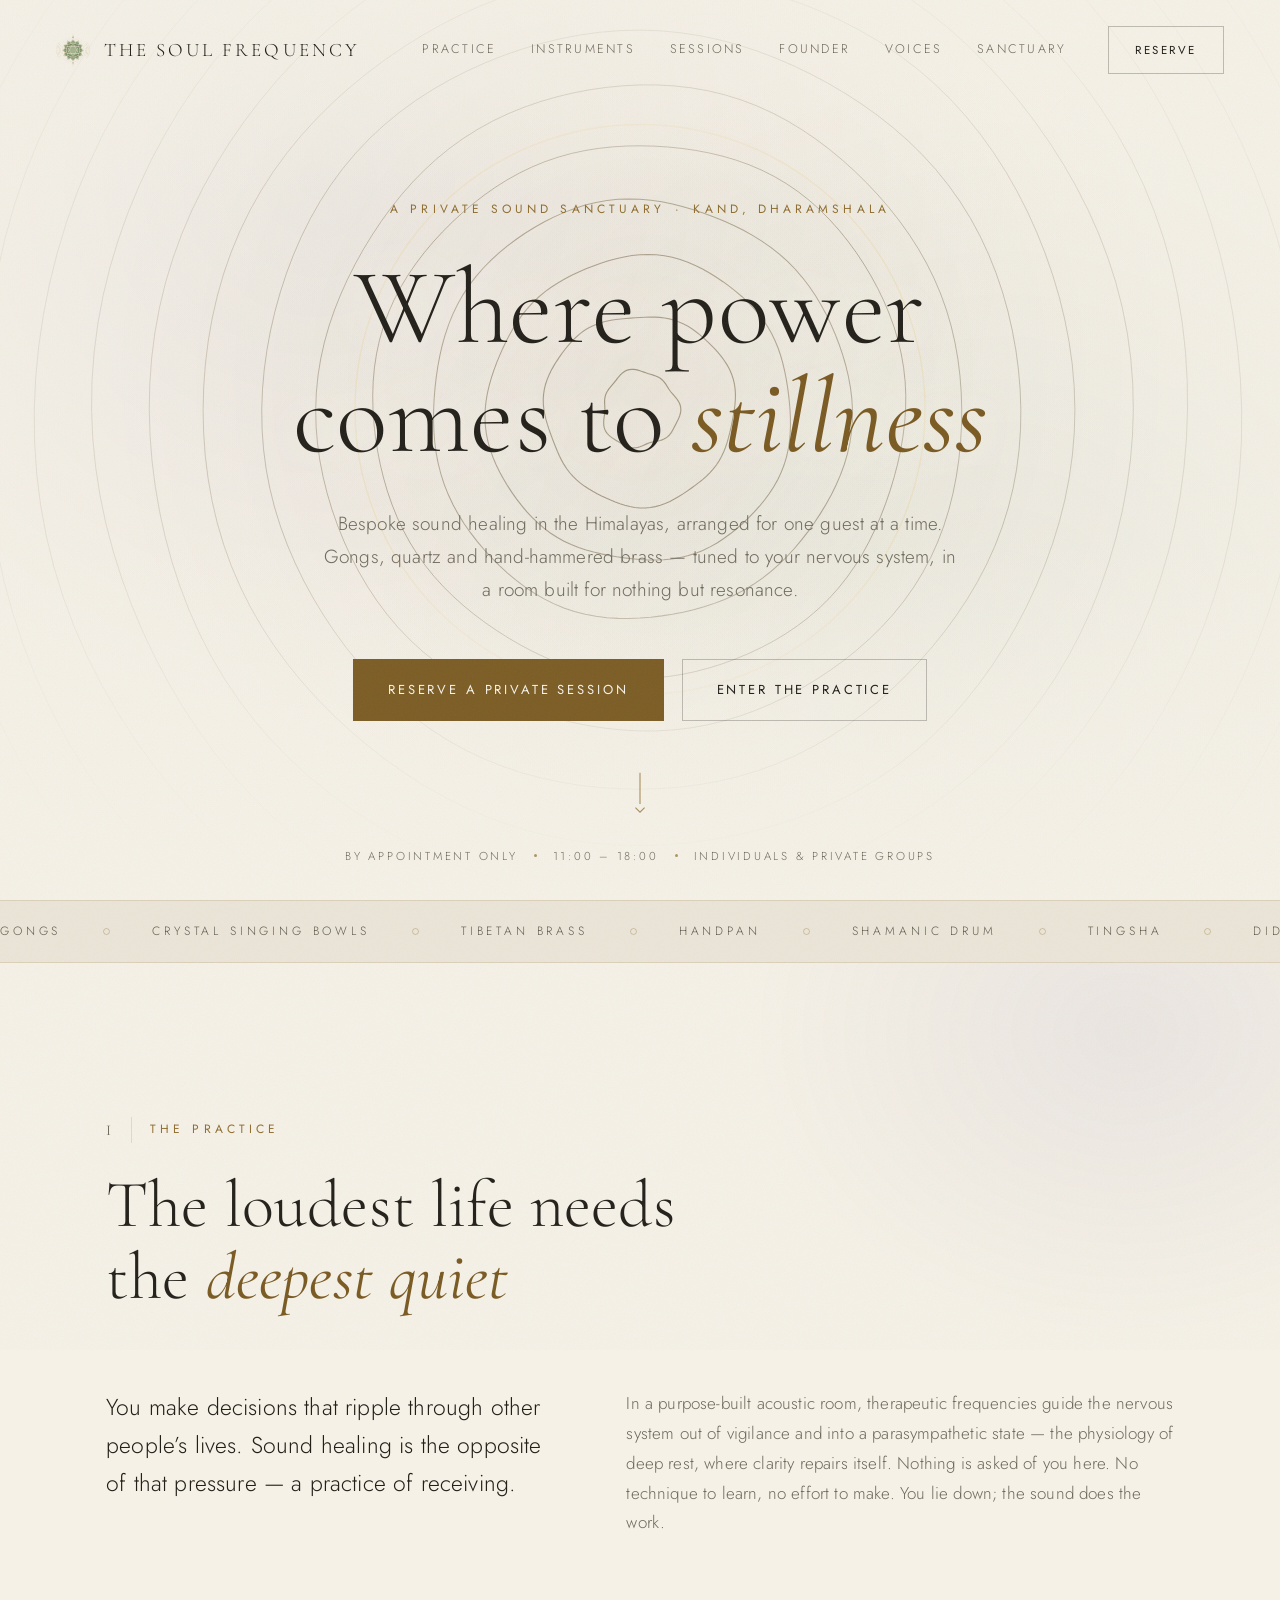
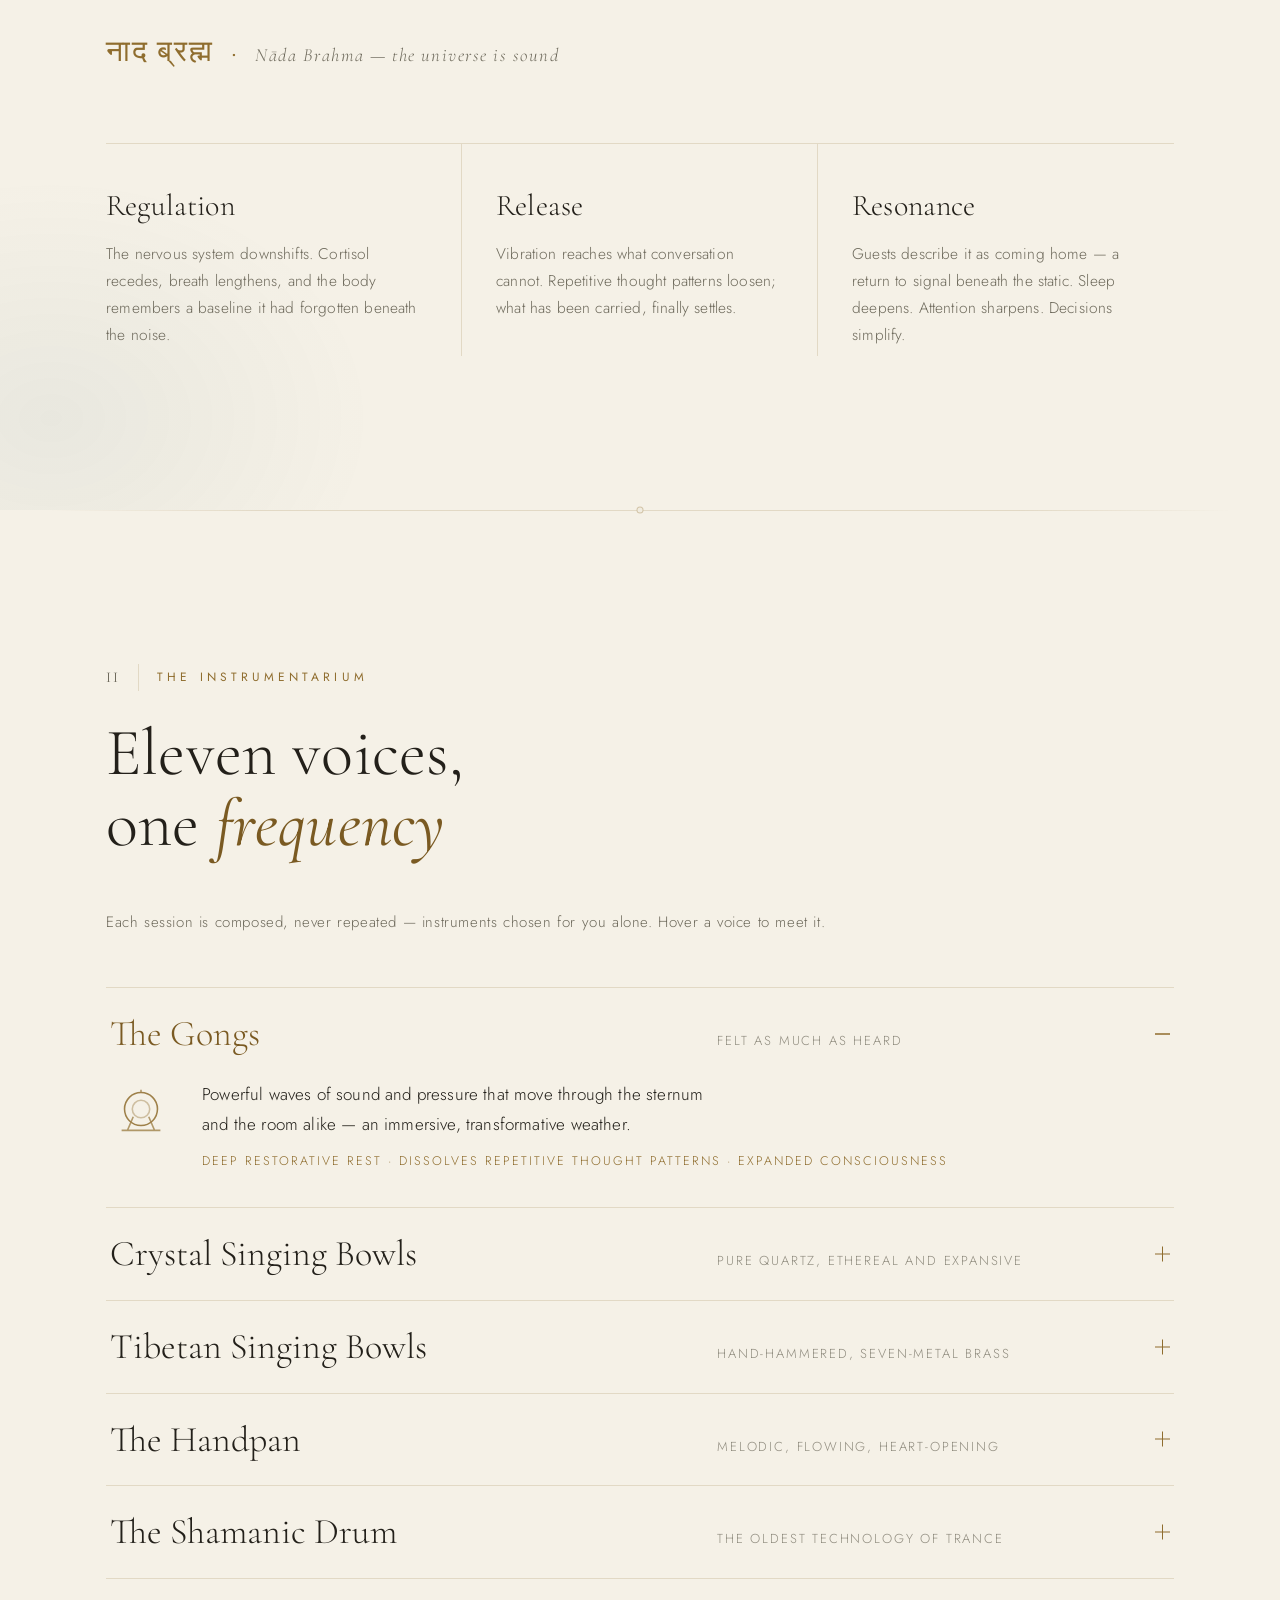
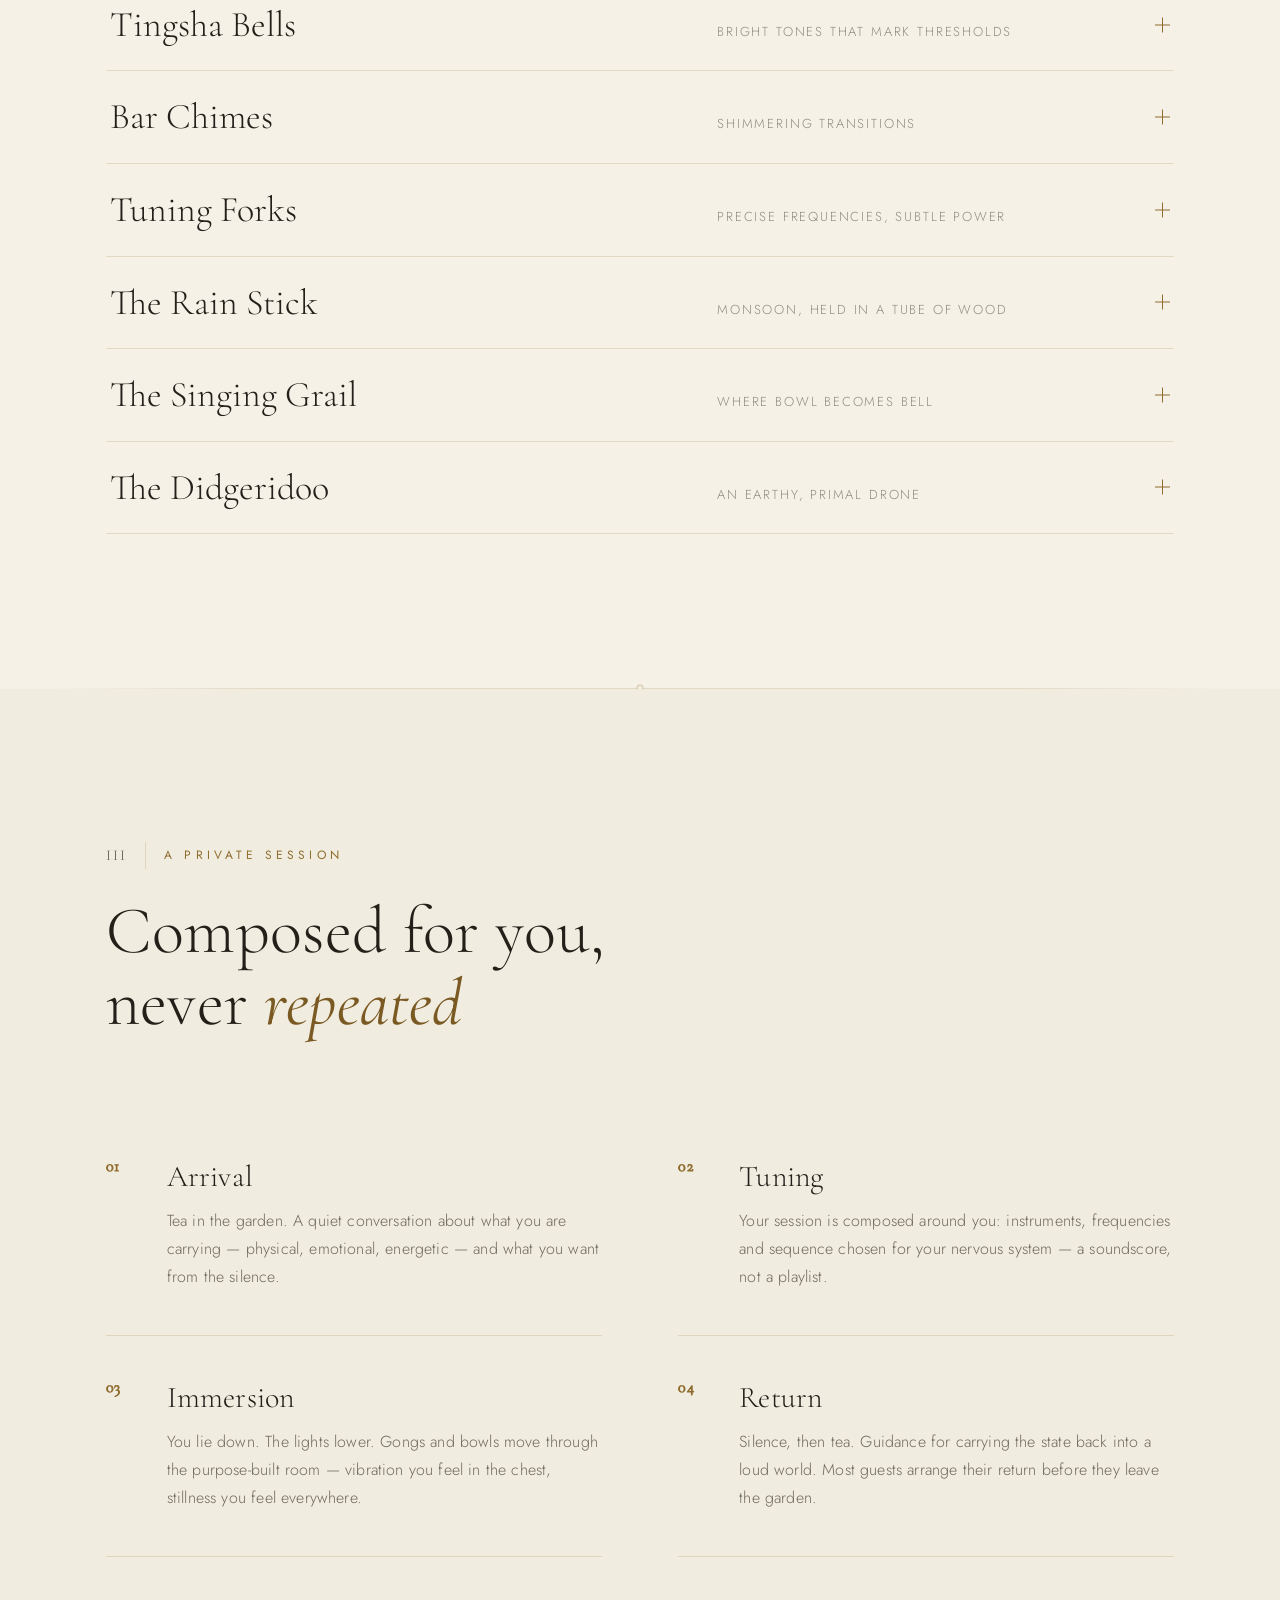
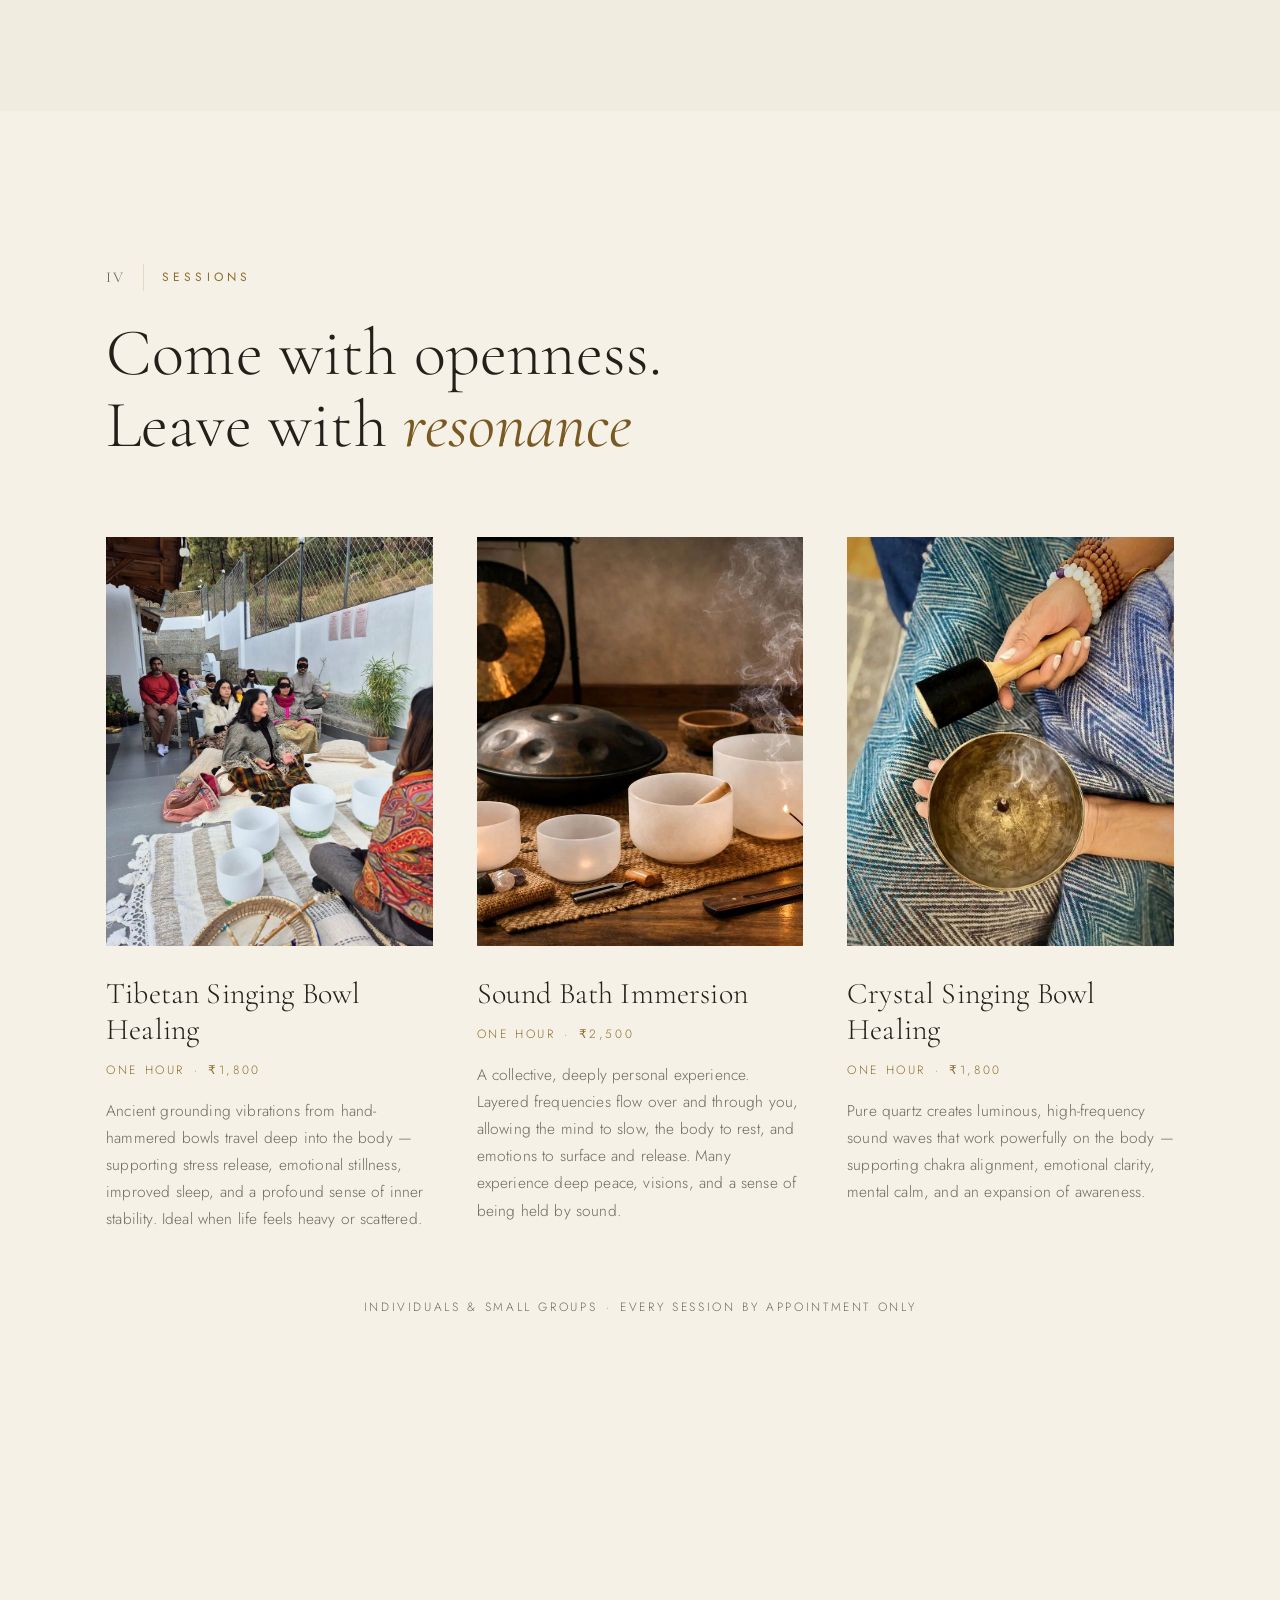
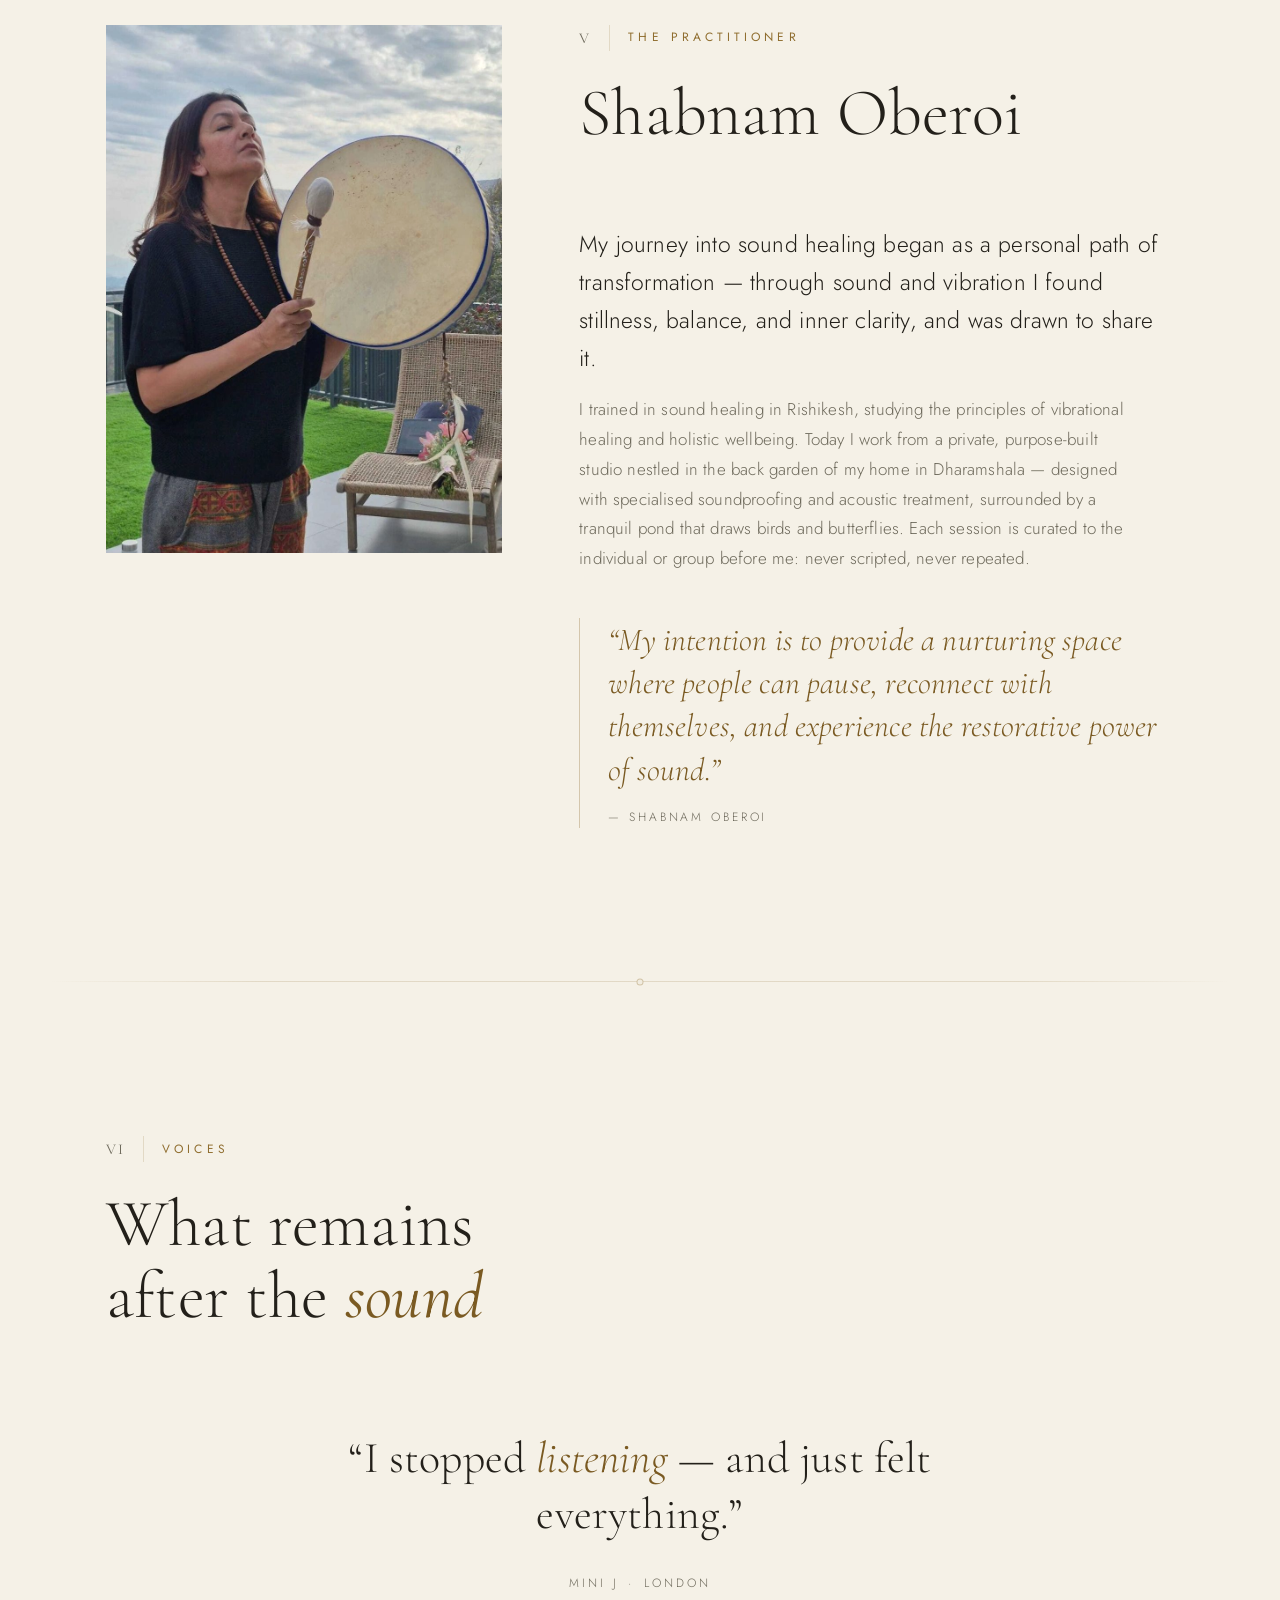
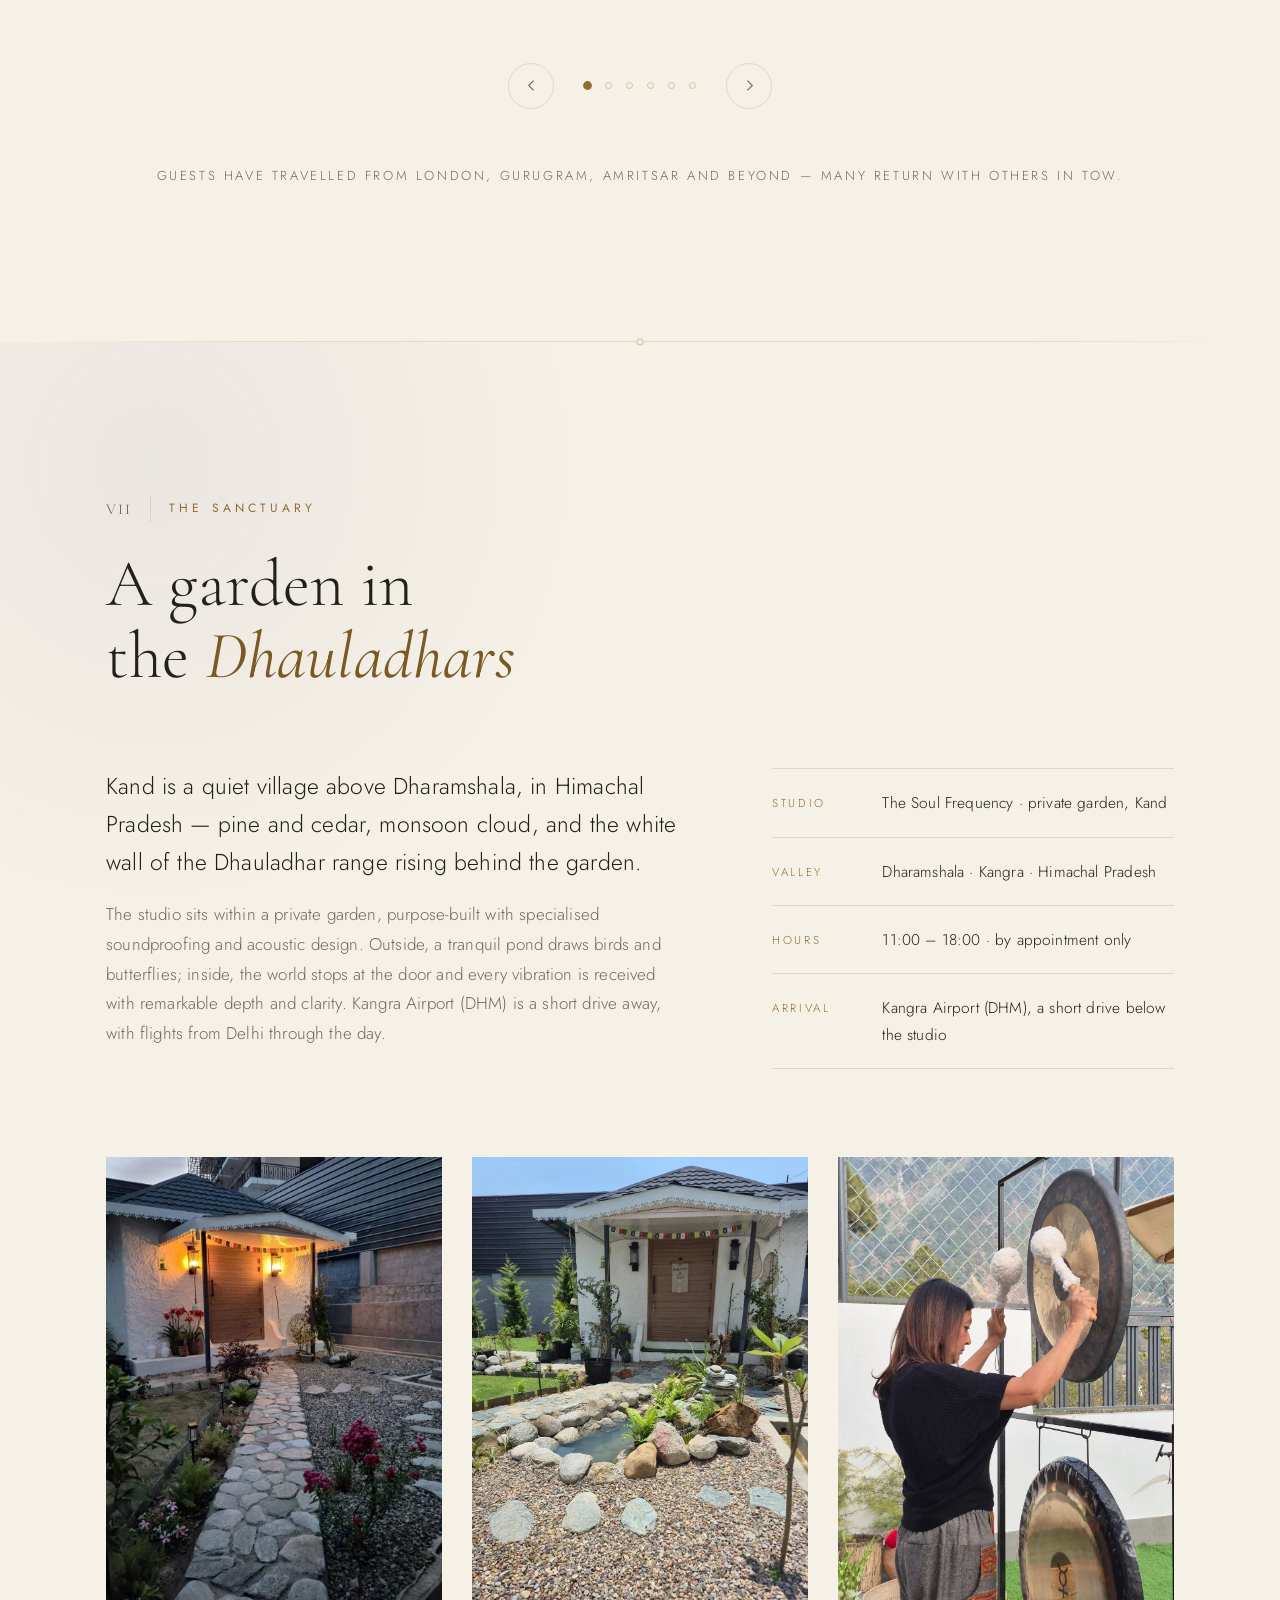
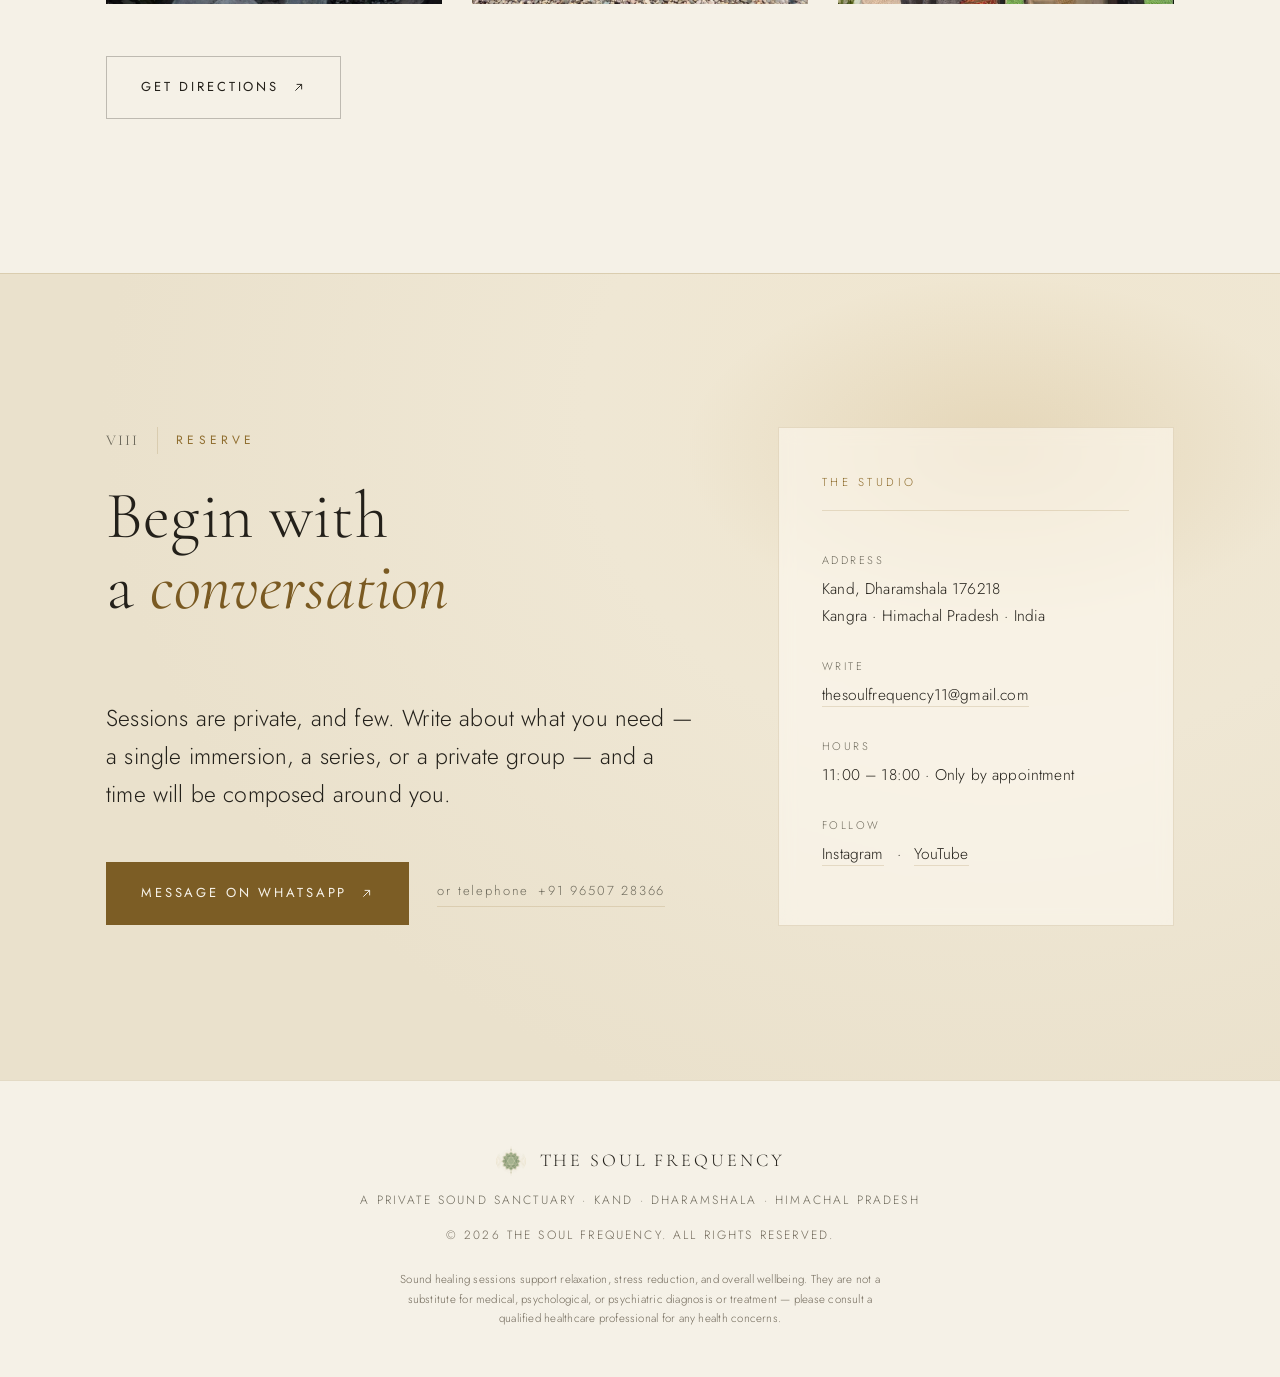
==== commit 53c94faf: "Pure photos: crop baked black frame off crystal-bowls, drop caption overlay entirely" ====
--- a/index.html
+++ b/index.html
@@ -54,7 +54,7 @@
   <link rel="preload" as="font" type="font/woff2" crossorigin href="assets/fonts/Jost-300.woff2">
   <link rel="preload" as="font" type="font/woff2" crossorigin href="assets/fonts/Jost-400.woff2">
   <style>
-@font-face{font-family:Cormorant Garamond;font-style:italic;font-weight:300;font-display:swap;src:url(assets/fonts/CormorantGaramond-300i.woff2) format("woff2");unicode-range:U+0000-00FF,U+0131,U+0152-0153,U+02BB-02BC,U+02C6,U+02DA,U+02DC,U+0304,U+0308,U+0329,U+2000-206F,U+20AC,U+2122,U+2191,U+2193,U+2212,U+2215,U+FEFF,U+FFFD}@font-face{font-family:Cormorant Garamond;font-style:italic;font-weight:400;font-display:swap;src:url(assets/fonts/CormorantGaramond-400i.woff2) format("woff2");unicode-range:U+0000-00FF,U+0131,U+0152-0153,U+02BB-02BC,U+02C6,U+02DA,U+02DC,U+0304,U+0308,U+0329,U+2000-206F,U+20AC,U+2122,U+2191,U+2193,U+2212,U+2215,U+FEFF,U+FFFD}@font-face{font-family:Cormorant Garamond;font-style:normal;font-weight:300;font-display:swap;src:url(assets/fonts/CormorantGaramond-300.woff2) format("woff2");unicode-range:U+0000-00FF,U+0131,U+0152-0153,U+02BB-02BC,U+02C6,U+02DA,U+02DC,U+0304,U+0308,U+0329,U+2000-206F,U+20AC,U+2122,U+2191,U+2193,U+2212,U+2215,U+FEFF,U+FFFD}@font-face{font-family:Cormorant Garamond;font-style:normal;font-weight:400;font-display:swap;src:url(assets/fonts/CormorantGaramond-400.woff2) format("woff2");unicode-range:U+0000-00FF,U+0131,U+0152-0153,U+02BB-02BC,U+02C6,U+02DA,U+02DC,U+0304,U+0308,U+0329,U+2000-206F,U+20AC,U+2122,U+2191,U+2193,U+2212,U+2215,U+FEFF,U+FFFD}@font-face{font-family:Jost;font-style:normal;font-weight:300;font-display:swap;src:url(assets/fonts/Jost-300.woff2) format("woff2");unicode-range:U+0000-00FF,U+0131,U+0152-0153,U+02BB-02BC,U+02C6,U+02DA,U+02DC,U+0304,U+0308,U+0329,U+2000-206F,U+20AC,U+2122,U+2191,U+2193,U+2212,U+2215,U+FEFF,U+FFFD}@font-face{font-family:Jost;font-style:normal;font-weight:400;font-display:swap;src:url(assets/fonts/Jost-400.woff2) format("woff2");unicode-range:U+0000-00FF,U+0131,U+0152-0153,U+02BB-02BC,U+02C6,U+02DA,U+02DC,U+0304,U+0308,U+0329,U+2000-206F,U+20AC,U+2122,U+2191,U+2193,U+2212,U+2215,U+FEFF,U+FFFD}:root{--void: #F5F1E7;--void-rgb: 245, 241, 231;--veil: #ECE6D7;--deep-bg: #F1ECE0;--brass: #8F6D2E;--brass-rgb: 143, 109, 46;--brass-hover: #A8823F;--candlelight: #7A5A22;--moonlight: #23201A;--mist: #6E6A5C;--hairline: rgba(143, 109, 46, .32);--hairline-dim: rgba(143, 109, 46, .18);--footer-dim: #71695A;--btn-ink: #F7F3EA;--ghost-border: rgba(35, 32, 26, .26);--ghost-ink: #23201A;--nav-scrolled-bg: rgba(245, 241, 231, .86);--menu-bg: rgba(245, 241, 231, .97);--ticker-bg: rgba(226, 218, 202, .5);--panel-bg: rgba(255, 252, 245, .55);--caption-grad: rgba(245, 241, 231, .92);--title-shadow: 0 0 60px rgba(255, 250, 240, .9);--hero-veil: radial-gradient(58% 46% at 50% 44%, rgba(245, 241, 231, 0) 0%, rgba(245, 241, 231, .08) 46%, rgba(245, 241, 231, .66) 100%), linear-gradient(180deg, rgba(245, 241, 231, .5) 0%, rgba(245, 241, 231, 0) 22%, rgba(245, 241, 231, 0) 60%, rgba(245, 241, 231, 1) 100%);--reserve-bg: radial-gradient(70% 90% at 78% 18%, #F0E6CF 0%, #EFE7D4 46%, #EAE1CC 100%);--reserve-glow: radial-gradient(34% 30% at 78% 22%, rgba(168, 130, 63, .16), transparent 72%);--aurora-1: rgba(107, 91, 158, .07);--aurora-2: rgba(46, 95, 99, .06);--aurora-3: rgba(107, 91, 158, .07);--frame-filter: saturate(.94) contrast(1.01) brightness(1.02);--frame-filter-hover: saturate(1.02) contrast(1) brightness(1.04);color-scheme:light}:root{--font-display: "Cormorant Garamond", "Times New Roman", serif;--font-body: "Jost", "Century Gothic", "Segoe UI", sans-serif;--wrap: 1180px;--gutter: clamp(20px, 5vw, 56px);--section-pad: clamp(88px, 12vw, 168px);--ease-out: cubic-bezier(.22, 1, .36, 1);--dur: .9s}*,*:before,*:after{box-sizing:border-box}html{scroll-behavior:smooth}body{margin:0;background:var(--void);color:var(--moonlight);font-family:var(--font-body);font-weight:300;font-size:17px;line-height:1.75;letter-spacing:.01em;-webkit-font-smoothing:antialiased;overflow-x:hidden}img,svg{display:block}a{color:inherit;text-decoration:none}button{font:inherit;color:inherit;background:none;border:0;cursor:pointer}::selection{background:#8f6d2e38;color:#23201a}.skip-link{position:fixed;top:-100px;left:16px;z-index:200;padding:10px 18px;background:#7c5d25;color:var(--btn-ink);font-size:13px;letter-spacing:.12em;text-transform:uppercase;transition:top .3s}.skip-link:focus{top:16px}:focus-visible{outline:1.5px solid var(--brass);outline-offset:4px}.grain{position:fixed;inset:-50%;z-index:90;pointer-events:none;background-image:url("data:image/svg+xml,%3Csvg xmlns='http://www.w3.org/2000/svg' width='300' height='300'%3E%3Cfilter id='n'%3E%3CfeTurbulence type='fractalNoise' baseFrequency='0.9' numOctaves='2' stitchTiles='stitch'/%3E%3C/filter%3E%3Crect width='100%25' height='100%25' filter='url(%23n)'/%3E%3C/svg%3E");opacity:.05;animation:grain-shift 1.4s steps(4) infinite}@keyframes grain-shift{0%{transform:translate(0)}25%{transform:translate(-1.5%,1%)}50%{transform:translate(1%,-1.5%)}75%{transform:translate(-1%,-1%)}to{transform:translate(0)}}h1,h2,h3,blockquote p{font-family:var(--font-display);font-weight:300;margin:0}h1{font-size:clamp(52px,8.4vw,118px);line-height:1.02;letter-spacing:.005em}h2{font-size:clamp(38px,5.2vw,68px);line-height:1.08}h3{font-size:clamp(24px,2.4vw,30px);line-height:1.2}h1 em,h2 em{font-style:italic;font-weight:400;color:var(--candlelight)}p{margin:0}.eyebrow{font-family:var(--font-body);font-size:12px;font-weight:400;letter-spacing:.34em;text-transform:uppercase;color:var(--brass);display:flex;align-items:center;gap:18px;margin:0 0 26px}.eyebrow .numeral{font-family:var(--font-display);font-size:15px;letter-spacing:.14em;color:var(--mist);padding-right:18px;border-right:1px solid var(--hairline-dim)}.lede{font-size:clamp(19px,2vw,23px);line-height:1.65;font-weight:300;color:var(--moonlight)}.body{color:var(--mist);max-width:56ch}.body+.body{margin-top:1.2em}.btn{display:inline-flex;align-items:center;gap:12px;font-family:var(--font-body);font-size:13px;font-weight:400;letter-spacing:.22em;text-transform:uppercase;padding:19px 34px;transition:all .45s var(--ease-out);white-space:nowrap}.btn svg{width:15px;height:15px;transition:transform .45s var(--ease-out)}.btn:hover svg{transform:translate(3px,-3px)}.btn-solid{background:#7c5d25;color:var(--btn-ink);border:1px solid #7C5D25}.btn-solid:hover{background:#8f6d2e;border-color:#8f6d2e}.btn-ghost{color:var(--ghost-ink);border:1px solid var(--ghost-border)}.btn-ghost:hover{border-color:var(--brass);color:var(--candlelight)}.nav{position:fixed;top:0;left:0;right:0;z-index:100;display:flex;align-items:center;gap:40px;padding:26px var(--gutter);transition:background .5s,padding .5s,border-color .5s;border-bottom:1px solid transparent}.nav.is-scrolled{background:var(--nav-scrolled-bg);-webkit-backdrop-filter:blur(18px);backdrop-filter:blur(18px);border-bottom-color:var(--hairline-dim);padding-top:16px;padding-bottom:16px}.nav-brand{display:inline-flex;align-items:center;gap:14px;color:var(--moonlight);margin-right:auto}.nav-mark{width:34px;height:34px;color:var(--brass);transition:transform 1.2s var(--ease-out)}.nav-brand:hover .nav-mark{transform:rotate(120deg)}.nav-word{font-family:var(--font-display);font-size:19px;letter-spacing:.16em;text-transform:uppercase}.nav-links{display:flex;gap:clamp(18px,2.4vw,34px)}.nav-links a{position:relative;font-size:12.5px;letter-spacing:.18em;text-transform:uppercase;color:var(--mist);padding:6px 2px;transition:color .35s}.nav-links a:after{content:"";position:absolute;left:0;bottom:0;width:100%;height:1px;background:var(--brass);transform:scaleX(0);transform-origin:right;transition:transform .45s var(--ease-out)}.nav-links a:hover{color:var(--moonlight)}.nav-links a:hover:after{transform:scaleX(1);transform-origin:left}.nav-cta{padding:13px 26px;font-size:11.5px}.nav-burger{display:none;flex-direction:column;gap:7px;padding:10px;margin-right:-10px}.nav-burger span{display:block;width:26px;height:1.5px;background:var(--moonlight);transition:transform .45s var(--ease-out),opacity .3s}.nav-burger[aria-expanded=true] span:first-child{transform:translateY(4.25px) rotate(45deg)}.nav-burger[aria-expanded=true] span:last-child{transform:translateY(-4.25px) rotate(-45deg)}.mobile-menu{position:fixed;inset:0;z-index:99;background:var(--menu-bg);-webkit-backdrop-filter:blur(24px);backdrop-filter:blur(24px);display:flex;align-items:center;justify-content:center;opacity:0;visibility:hidden;transition:opacity .5s var(--ease-out),visibility .5s}.mobile-menu.is-open{opacity:1;visibility:visible}.mobile-menu nav{display:flex;flex-direction:column;align-items:center;gap:8px;text-align:center}.mobile-menu a{font-family:var(--font-display);font-size:clamp(32px,7vw,44px);color:var(--moonlight);padding:8px 24px;opacity:0;transform:translateY(18px);transition:opacity .6s var(--ease-out),transform .6s var(--ease-out),color .3s}.mobile-menu.is-open a{opacity:1;transform:none}.mobile-menu.is-open a:nth-child(1){transition-delay:.08s}.mobile-menu.is-open a:nth-child(2){transition-delay:.14s}.mobile-menu.is-open a:nth-child(3){transition-delay:.2s}.mobile-menu.is-open a:nth-child(4){transition-delay:.26s}.mobile-menu.is-open a:nth-child(5){transition-delay:.32s}.mobile-menu.is-open a:nth-child(6){transition-delay:.38s}.mobile-menu.is-open a:nth-child(7){transition-delay:.44s}.mobile-menu a:hover{color:var(--candlelight)}.mm-reserve{margin-top:28px;font-size:clamp(24px,5vw,32px)!important;font-style:italic;color:var(--brass)!important}.hero{position:relative;min-height:100vh;min-height:100svh;display:flex;flex-direction:column;align-items:center;justify-content:center;text-align:center;padding:140px var(--gutter) 120px;isolation:isolate}#field{position:absolute;inset:0;width:100%;height:100%;z-index:-2}.hero-veil{position:absolute;inset:0;z-index:-1;background:var(--hero-veil)}.hero-inner{max-width:900px}.hero-eyebrow{justify-content:center;margin-bottom:34px}.hero-title{text-shadow:var(--title-shadow)}.hero-lede{margin:34px auto 0;max-width:58ch;color:var(--mist);font-size:clamp(16px,1.55vw,19px)}.hero-actions{display:flex;gap:18px;justify-content:center;flex-wrap:wrap;margin-top:52px}.hero-foot{position:absolute;bottom:34px;left:0;right:0;display:flex;justify-content:center;align-items:center;gap:16px;font-size:11.5px;letter-spacing:.24em;text-transform:uppercase;color:var(--mist)}.hero-foot .dot{width:3px;height:3px;border-radius:50%;background:var(--brass);opacity:.7}.scroll-hint{position:absolute;bottom:86px;left:50%;transform:translate(-50%);color:var(--brass);opacity:.75;transition:opacity .4s}.scroll-hint:hover{opacity:1}.scroll-hint svg{width:11px;height:42px}.scroll-hint line,.scroll-hint path{stroke:currentColor;stroke-width:1.2}.scroll-hint line{animation:hint-fall 2.6s var(--ease-out) infinite}@keyframes hint-fall{0%{transform:translateY(-8px);opacity:0}35%{opacity:1}to{transform:translateY(10px);opacity:0}}.hero-inner>*{opacity:0;transform:translateY(26px);animation:rise var(--dur) var(--ease-out) forwards}.hero-eyebrow{animation-delay:.25s}.hero-title{animation-delay:.4s}.hero-lede{animation-delay:.6s}.hero-actions{animation-delay:.8s}@keyframes rise{to{opacity:1;transform:none}}.ticker{overflow:hidden;border-top:1px solid var(--hairline-dim);border-bottom:1px solid var(--hairline-dim);padding:20px 0;background:var(--ticker-bg)}.ticker-track{display:flex;align-items:center;gap:42px;width:max-content;animation:ticker-run 75s linear infinite}.ticker span{font-size:12px;font-weight:300;letter-spacing:.32em;text-transform:uppercase;color:#5e5a4c;white-space:nowrap}.ticker i{width:7px;height:7px;border-radius:50%;border:1px solid var(--hairline);flex:none}@keyframes ticker-run{to{transform:translate(-50%)}}.wrap{max-width:var(--wrap);margin:0 auto;padding:0 var(--gutter)}section[id]{scroll-margin-top:84px}.section{padding:var(--section-pad) 0;position:relative}.section-deep{background:var(--deep-bg)}.section-head{margin-bottom:clamp(48px,6vw,84px)}.section-note{color:var(--mist);font-size:15px;letter-spacing:.04em;margin:-28px 0 52px}.hint-touch{display:none}.divide{border:0;height:1px;max-width:var(--wrap);margin:0 auto;background:linear-gradient(90deg,transparent,var(--hairline-dim) 18%,var(--hairline-dim) 82%,transparent);position:relative;overflow:visible}.divide:after{content:"";position:absolute;left:50%;top:50%;width:7px;height:7px;border-radius:50%;border:1px solid var(--hairline);background:var(--deep-bg);transform:translate(-50%,-50%)}#practice:before,#sanctuary:before{content:"";position:absolute;inset:0;pointer-events:none;z-index:0}#practice:before{background:radial-gradient(42% 38% at 88% 6%,var(--aurora-1),transparent 70%),radial-gradient(36% 30% at 4% 92%,var(--aurora-2),transparent 70%)}#sanctuary:before{background:radial-gradient(46% 40% at 12% 8%,var(--aurora-3),transparent 72%)}.section>.wrap{position:relative;z-index:1}.practice-grid{display:grid;grid-template-columns:minmax(0,5fr) minmax(0,6fr);gap:clamp(32px,5vw,72px);align-items:start}.practice-grid .body{max-width:none}.sanskrit{margin:clamp(56px,7vw,88px) 0 clamp(40px,5vw,64px);font-family:var(--font-display);font-size:clamp(22px,2.6vw,30px);color:var(--brass);letter-spacing:.06em}.sanskrit span{font-size:.62em;font-style:italic;color:var(--mist);letter-spacing:.08em}.outcomes{display:grid;grid-template-columns:repeat(3,1fr);border-top:1px solid var(--hairline-dim)}.outcome{padding:44px 34px 8px 0;border-right:1px solid var(--hairline-dim)}.outcome:last-child{border-right:0}.outcome+.outcome{padding-left:34px}.outcome h3{margin-bottom:16px}.outcome p{color:var(--mist);font-size:15.5px}.instrumentarium{list-style:none;margin:0;padding:0;border-top:1px solid var(--hairline-dim)}.ins{border-bottom:1px solid var(--hairline-dim)}.ins-row{width:100%;display:grid;grid-template-columns:minmax(0,3fr) minmax(0,2fr) 40px;align-items:baseline;gap:24px;text-align:left;padding:26px 4px;transition:padding .5s var(--ease-out)}.ins-name{font-family:var(--font-display);font-size:clamp(24px,3vw,36px);line-height:1.1;color:var(--moonlight);transition:color .4s,transform .5s var(--ease-out)}.ins-essence{font-size:13px;letter-spacing:.14em;text-transform:uppercase;color:var(--mist);opacity:.75;transition:opacity .4s}.ins-plus{position:relative;width:15px;height:15px;justify-self:end;align-self:center}.ins-plus:before,.ins-plus:after{content:"";position:absolute;left:0;top:50%;width:15px;height:1px;background:var(--brass);transform:translateY(-50%);transition:transform .5s var(--ease-out)}.ins-plus:after{transform:translateY(-50%) rotate(90deg)}.ins-row:hover .ins-name{color:var(--candlelight);transform:translate(10px)}.ins-row:hover .ins-essence{opacity:1}.ins[data-open=true] .ins-name{color:var(--candlelight)}.ins[data-open=true] .ins-plus:after{transform:translateY(-50%) rotate(0)}.ins-detail{display:grid;grid-template-rows:0fr;transition:grid-template-rows .7s var(--ease-out)}.ins-detail-inner{overflow:hidden;display:flex;gap:30px;align-items:flex-start;padding:0 4px}.ins[data-open=true] .ins-detail{grid-template-rows:1fr}.ins-glyph{width:62px;height:62px;flex:none;color:var(--brass);opacity:.85}.ins-detail p:first-of-type{color:var(--moonlight);max-width:52ch}.ins-benefit{margin-top:12px!important;font-size:12.5px!important;letter-spacing:.16em;text-transform:uppercase;color:var(--brass)!important}.ins[data-open=true] .ins-detail-inner{padding-bottom:34px}.section-deep .section-head{text-align:left}.rite{display:grid;grid-template-columns:repeat(2,1fr);gap:0 clamp(48px,6vw,96px)}.rite-step{display:flex;gap:clamp(22px,3vw,40px);padding:44px 0;border-bottom:1px solid var(--hairline-dim)}.rite-num{font-family:var(--font-display);font-size:clamp(44px,4.6vw,64px);line-height:.9;color:transparent;-webkit-text-stroke:1px var(--brass);flex:none;min-width:1.4em}.rite-step h3{margin-bottom:12px}.rite-step p{color:var(--mist);font-size:16px}.frame{margin:0;position:relative;overflow:hidden;background:var(--veil)}.frame img{width:100%;height:100%;object-fit:cover;display:block;filter:var(--frame-filter);transition:filter .8s var(--ease-out),transform 1.2s var(--ease-out)}.frame:hover img{filter:var(--frame-filter-hover);transform:scale(1.025)}.sessions{display:grid;grid-template-columns:repeat(3,1fr);gap:clamp(28px,3.4vw,48px)}.session .frame{aspect-ratio:4 / 5}.session h3{margin-top:30px}.session-meta{margin-top:12px;font-size:12px;letter-spacing:.22em;text-transform:uppercase;color:var(--brass)}.session-desc{margin-top:16px;color:var(--mist);font-size:15.5px}.session-note{margin-top:64px;text-align:center;font-size:12px;letter-spacing:.22em;text-transform:uppercase;color:var(--mist)}.gallery{display:grid;grid-template-columns:repeat(3,1fr);gap:clamp(18px,2.4vw,32px);margin:clamp(56px,7vw,88px) 0 0}.gallery figure{aspect-ratio:3 / 4}.gallery figcaption{position:absolute;left:0;right:0;bottom:0;padding:40px 18px 14px;font-size:11px;letter-spacing:.3em;text-transform:uppercase;color:var(--moonlight);background:linear-gradient(180deg,transparent,var(--caption-grad))}.founder-photo{aspect-ratio:3 / 4;align-self:start}.founder-grid{display:grid;grid-template-columns:minmax(0,4fr) minmax(0,6fr);gap:clamp(40px,6vw,90px);align-items:center}.founder-grid .lede{margin-bottom:18px}.pull{margin:44px 0 0;padding-left:28px;border-left:1px solid var(--hairline)}.pull p{font-size:clamp(24px,2.6vw,32px);font-style:italic;line-height:1.35;color:var(--candlelight)}.pull cite{display:block;margin-top:16px;font-family:var(--font-body);font-style:normal;font-size:12px;letter-spacing:.24em;text-transform:uppercase;color:var(--mist)}.stage{max-width:860px;margin:0 auto;text-align:center;min-height:300px;display:flex;flex-direction:column}.stage-quotes{position:relative;flex:1}.quote{position:absolute;inset:0;display:flex;flex-direction:column;justify-content:center;align-items:center;gap:30px;opacity:0;transform:translateY(14px);transition:opacity .9s var(--ease-out),transform .9s var(--ease-out);pointer-events:none;padding:0 8px}.quote.is-active{opacity:1;transform:none;pointer-events:auto}.quote p{font-size:clamp(28px,3.8vw,44px);line-height:1.28}.quote em{font-style:italic;color:var(--candlelight)}.quote cite{font-family:var(--font-body);font-style:normal;font-size:12px;letter-spacing:.26em;text-transform:uppercase;color:var(--mist)}.stage-controls{display:flex;align-items:center;justify-content:center;gap:30px;margin-top:48px}.stage-btn{width:46px;height:46px;border:1px solid var(--hairline-dim);border-radius:50%;color:var(--mist);display:grid;place-items:center;transition:border-color .4s,color .4s}.stage-btn:hover{border-color:var(--brass);color:var(--candlelight)}.stage-btn svg{width:17px;height:17px}.stage-dots{display:flex;gap:14px}.stage-dot{width:7px;height:7px;border-radius:50%;border:1px solid var(--hairline);background:transparent;padding:0;transition:background .4s,border-color .4s,transform .4s}.stage-dot.is-active{background:var(--brass);border-color:var(--brass);transform:scale(1.25)}.voices-note{text-align:center;margin-top:56px;font-size:13px;letter-spacing:.2em;text-transform:uppercase;color:var(--mist)}.sanctuary-grid{display:grid;grid-template-columns:minmax(0,6fr) minmax(0,4fr);gap:clamp(36px,5vw,80px);align-items:start}.sanctuary-grid .lede{margin-bottom:18px}.sanctuary-facts{margin:0;border-top:1px solid var(--hairline-dim)}.sanctuary-facts>div{display:grid;grid-template-columns:92px 1fr;gap:18px;padding:20px 0;border-bottom:1px solid var(--hairline-dim)}.sanctuary-facts dt{font-size:11.5px;letter-spacing:.22em;text-transform:uppercase;color:var(--brass);padding-top:4px}.sanctuary-facts dd{margin:0;color:var(--moonlight);font-size:15.5px}.directions{margin-top:52px}.reserve{background:var(--reserve-bg);border-top:1px solid var(--hairline-dim);overflow:hidden}.reserve-glow{position:absolute;inset:0;pointer-events:none;background:var(--reserve-glow)}.reserve-grid{display:grid;grid-template-columns:minmax(0,6fr) minmax(0,4fr);gap:clamp(40px,6vw,96px);align-items:start;position:relative}.reserve .lede{max-width:46ch}.reserve-actions{margin-top:48px;display:flex;align-items:center;gap:28px;flex-wrap:wrap}.reserve-alt{font-size:13px;letter-spacing:.14em;color:var(--mist);border-bottom:1px solid var(--hairline-dim);padding-bottom:3px;transition:color .4s,border-color .4s}.reserve-alt:hover{color:var(--candlelight);border-color:var(--brass)}.concierge{border:1px solid var(--hairline-dim);padding:clamp(28px,3.4vw,44px);background:var(--panel-bg);-webkit-backdrop-filter:blur(8px);backdrop-filter:blur(8px)}.concierge-title{font-size:11.5px;letter-spacing:.3em;text-transform:uppercase;color:var(--brass);margin-bottom:26px;padding-bottom:18px;border-bottom:1px solid var(--hairline-dim)}.concierge dl{margin:0}.concierge dl>div{padding:14px 0}.concierge dt{font-size:11px;letter-spacing:.22em;text-transform:uppercase;color:var(--mist);margin-bottom:6px}.concierge dd{margin:0;font-size:15.5px;line-height:1.7}.concierge a{color:var(--moonlight);border-bottom:1px solid var(--hairline-dim);transition:color .4s,border-color .4s}.concierge a:hover{color:var(--candlelight);border-color:var(--brass)}.footer{border-top:1px solid var(--hairline-dim);padding:64px 0 48px;background:var(--void)}.footer-inner{display:flex;flex-direction:column;align-items:center;gap:14px;text-align:center}.footer-brand{display:inline-flex;align-items:center;gap:14px;font-family:var(--font-display);font-size:18px;letter-spacing:.16em;text-transform:uppercase;color:var(--moonlight)}.footer-brand .nav-mark{width:30px;height:30px}.footer-line{font-size:12px;letter-spacing:.18em;text-transform:uppercase;color:var(--mist)}.footer-line.dim{color:var(--footer-dim)}.footer-line.disclaimer{text-transform:none;letter-spacing:.02em;max-width:72ch;margin:10px auto 0;line-height:1.7;font-size:11.5px}.reveal{opacity:0;transform:translateY(28px);transition:opacity var(--dur) var(--ease-out),transform var(--dur) var(--ease-out);transition-delay:var(--reveal-delay, 0s)}.reveal.is-visible{opacity:1;transform:none}@media(max-width:1020px){.practice-grid,.sanctuary-grid,.reserve-grid,.founder-grid{grid-template-columns:1fr}.founder-photo{max-width:460px}.outcomes{grid-template-columns:1fr}.outcome{border-right:0;border-bottom:1px solid var(--hairline-dim);padding:34px 0}.outcome+.outcome{padding-left:0}.rite{grid-template-columns:1fr}.sessions{grid-template-columns:1fr;max-width:560px;margin:0 auto}.gallery{grid-template-columns:1fr 1fr}.gallery figure:first-child{grid-column:1 / -1;aspect-ratio:16 / 10}}@media(max-width:860px){.nav-links,.nav-cta{display:none}.nav-burger{display:flex}body.menu-open{overflow:hidden}.nav{gap:20px}.nav-word{font-size:15px;letter-spacing:.11em;white-space:nowrap}.nav-mark{width:28px;height:28px}.hero{padding-top:120px}.hero-foot{display:none}.scroll-hint{bottom:28px}.hero-title br{display:none}.hero-title{font-size:clamp(44px,11.8vw,56px)}.btn{padding:16px 24px;font-size:12px;letter-spacing:.16em}.btn svg{display:none}.ins-row{grid-template-columns:1fr 30px}.ins-essence{display:none}.ins-name{font-size:clamp(22px,6vw,30px)}.ins-glyph{width:48px;height:48px}.ins-detail-inner{gap:20px}.gallery{grid-template-columns:1fr}.gallery figure:first-child{grid-column:auto;aspect-ratio:4 / 5}.rite-step{padding:34px 0}.quote{position:relative}.stage-quotes{display:flex;flex-direction:column}.quote:not(.is-active){display:none}.stage{min-height:0}.hint-desktop{display:none}.hint-touch{display:inline}}@media(max-width:860px)and (orientation:landscape)and (max-height:520px){.hero{padding-top:92px;padding-bottom:72px}.hero-eyebrow{margin-bottom:16px;font-size:10.5px;letter-spacing:.26em}.hero-title{font-size:clamp(34px,9.5vw,46px)}.hero-lede{font-size:14px;line-height:1.55;margin-top:16px}.hero-actions{margin-top:24px;gap:12px}.btn{padding:13px 22px;font-size:11px;letter-spacing:.14em}.scroll-hint{display:none}}@media(prefers-reduced-motion:reduce){html{scroll-behavior:auto}.grain,.ticker-track,.scroll-hint line,.founder-mark svg{animation:none!important}.hero-inner>*,.reveal{animation:none!important;opacity:1!important;transform:none!important;transition:none!important}.quote{transition:none}}
+@font-face{font-family:Cormorant Garamond;font-style:italic;font-weight:300;font-display:swap;src:url(assets/fonts/CormorantGaramond-300i.woff2) format("woff2");unicode-range:U+0000-00FF,U+0131,U+0152-0153,U+02BB-02BC,U+02C6,U+02DA,U+02DC,U+0304,U+0308,U+0329,U+2000-206F,U+20AC,U+2122,U+2191,U+2193,U+2212,U+2215,U+FEFF,U+FFFD}@font-face{font-family:Cormorant Garamond;font-style:italic;font-weight:400;font-display:swap;src:url(assets/fonts/CormorantGaramond-400i.woff2) format("woff2");unicode-range:U+0000-00FF,U+0131,U+0152-0153,U+02BB-02BC,U+02C6,U+02DA,U+02DC,U+0304,U+0308,U+0329,U+2000-206F,U+20AC,U+2122,U+2191,U+2193,U+2212,U+2215,U+FEFF,U+FFFD}@font-face{font-family:Cormorant Garamond;font-style:normal;font-weight:300;font-display:swap;src:url(assets/fonts/CormorantGaramond-300.woff2) format("woff2");unicode-range:U+0000-00FF,U+0131,U+0152-0153,U+02BB-02BC,U+02C6,U+02DA,U+02DC,U+0304,U+0308,U+0329,U+2000-206F,U+20AC,U+2122,U+2191,U+2193,U+2212,U+2215,U+FEFF,U+FFFD}@font-face{font-family:Cormorant Garamond;font-style:normal;font-weight:400;font-display:swap;src:url(assets/fonts/CormorantGaramond-400.woff2) format("woff2");unicode-range:U+0000-00FF,U+0131,U+0152-0153,U+02BB-02BC,U+02C6,U+02DA,U+02DC,U+0304,U+0308,U+0329,U+2000-206F,U+20AC,U+2122,U+2191,U+2193,U+2212,U+2215,U+FEFF,U+FFFD}@font-face{font-family:Jost;font-style:normal;font-weight:300;font-display:swap;src:url(assets/fonts/Jost-300.woff2) format("woff2");unicode-range:U+0000-00FF,U+0131,U+0152-0153,U+02BB-02BC,U+02C6,U+02DA,U+02DC,U+0304,U+0308,U+0329,U+2000-206F,U+20AC,U+2122,U+2191,U+2193,U+2212,U+2215,U+FEFF,U+FFFD}@font-face{font-family:Jost;font-style:normal;font-weight:400;font-display:swap;src:url(assets/fonts/Jost-400.woff2) format("woff2");unicode-range:U+0000-00FF,U+0131,U+0152-0153,U+02BB-02BC,U+02C6,U+02DA,U+02DC,U+0304,U+0308,U+0329,U+2000-206F,U+20AC,U+2122,U+2191,U+2193,U+2212,U+2215,U+FEFF,U+FFFD}:root{--void: #F5F1E7;--void-rgb: 245, 241, 231;--veil: #ECE6D7;--deep-bg: #F1ECE0;--brass: #8F6D2E;--brass-rgb: 143, 109, 46;--brass-hover: #A8823F;--candlelight: #7A5A22;--moonlight: #23201A;--mist: #6E6A5C;--hairline: rgba(143, 109, 46, .32);--hairline-dim: rgba(143, 109, 46, .18);--footer-dim: #71695A;--btn-ink: #F7F3EA;--ghost-border: rgba(35, 32, 26, .26);--ghost-ink: #23201A;--nav-scrolled-bg: rgba(245, 241, 231, .86);--menu-bg: rgba(245, 241, 231, .97);--ticker-bg: rgba(226, 218, 202, .5);--panel-bg: rgba(255, 252, 245, .55);--title-shadow: 0 0 60px rgba(255, 250, 240, .9);--hero-veil: radial-gradient(58% 46% at 50% 44%, rgba(245, 241, 231, 0) 0%, rgba(245, 241, 231, .08) 46%, rgba(245, 241, 231, .66) 100%), linear-gradient(180deg, rgba(245, 241, 231, .5) 0%, rgba(245, 241, 231, 0) 22%, rgba(245, 241, 231, 0) 60%, rgba(245, 241, 231, 1) 100%);--reserve-bg: radial-gradient(70% 90% at 78% 18%, #F0E6CF 0%, #EFE7D4 46%, #EAE1CC 100%);--reserve-glow: radial-gradient(34% 30% at 78% 22%, rgba(168, 130, 63, .16), transparent 72%);--aurora-1: rgba(107, 91, 158, .07);--aurora-2: rgba(46, 95, 99, .06);--aurora-3: rgba(107, 91, 158, .07);--frame-filter: saturate(.94) contrast(1.01) brightness(1.02);--frame-filter-hover: saturate(1.02) contrast(1) brightness(1.04);color-scheme:light}:root{--font-display: "Cormorant Garamond", "Times New Roman", serif;--font-body: "Jost", "Century Gothic", "Segoe UI", sans-serif;--wrap: 1180px;--gutter: clamp(20px, 5vw, 56px);--section-pad: clamp(88px, 12vw, 168px);--ease-out: cubic-bezier(.22, 1, .36, 1);--dur: .9s}*,*:before,*:after{box-sizing:border-box}html{scroll-behavior:smooth}body{margin:0;background:var(--void);color:var(--moonlight);font-family:var(--font-body);font-weight:300;font-size:17px;line-height:1.75;letter-spacing:.01em;-webkit-font-smoothing:antialiased;overflow-x:hidden}img,svg{display:block}a{color:inherit;text-decoration:none}button{font:inherit;color:inherit;background:none;border:0;cursor:pointer}::selection{background:#8f6d2e38;color:#23201a}.skip-link{position:fixed;top:-100px;left:16px;z-index:200;padding:10px 18px;background:#7c5d25;color:var(--btn-ink);font-size:13px;letter-spacing:.12em;text-transform:uppercase;transition:top .3s}.skip-link:focus{top:16px}:focus-visible{outline:1.5px solid var(--brass);outline-offset:4px}.grain{position:fixed;inset:-50%;z-index:90;pointer-events:none;background-image:url("data:image/svg+xml,%3Csvg xmlns='http://www.w3.org/2000/svg' width='300' height='300'%3E%3Cfilter id='n'%3E%3CfeTurbulence type='fractalNoise' baseFrequency='0.9' numOctaves='2' stitchTiles='stitch'/%3E%3C/filter%3E%3Crect width='100%25' height='100%25' filter='url(%23n)'/%3E%3C/svg%3E");opacity:.05;animation:grain-shift 1.4s steps(4) infinite}@keyframes grain-shift{0%{transform:translate(0)}25%{transform:translate(-1.5%,1%)}50%{transform:translate(1%,-1.5%)}75%{transform:translate(-1%,-1%)}to{transform:translate(0)}}h1,h2,h3,blockquote p{font-family:var(--font-display);font-weight:300;margin:0}h1{font-size:clamp(52px,8.4vw,118px);line-height:1.02;letter-spacing:.005em}h2{font-size:clamp(38px,5.2vw,68px);line-height:1.08}h3{font-size:clamp(24px,2.4vw,30px);line-height:1.2}h1 em,h2 em{font-style:italic;font-weight:400;color:var(--candlelight)}p{margin:0}.eyebrow{font-family:var(--font-body);font-size:12px;font-weight:400;letter-spacing:.34em;text-transform:uppercase;color:var(--brass);display:flex;align-items:center;gap:18px;margin:0 0 26px}.eyebrow .numeral{font-family:var(--font-display);font-size:15px;letter-spacing:.14em;color:var(--mist);padding-right:18px;border-right:1px solid var(--hairline-dim)}.lede{font-size:clamp(19px,2vw,23px);line-height:1.65;font-weight:300;color:var(--moonlight)}.body{color:var(--mist);max-width:56ch}.body+.body{margin-top:1.2em}.btn{display:inline-flex;align-items:center;gap:12px;font-family:var(--font-body);font-size:13px;font-weight:400;letter-spacing:.22em;text-transform:uppercase;padding:19px 34px;transition:all .45s var(--ease-out);white-space:nowrap}.btn svg{width:15px;height:15px;transition:transform .45s var(--ease-out)}.btn:hover svg{transform:translate(3px,-3px)}.btn-solid{background:#7c5d25;color:var(--btn-ink);border:1px solid #7C5D25}.btn-solid:hover{background:#8f6d2e;border-color:#8f6d2e}.btn-ghost{color:var(--ghost-ink);border:1px solid var(--ghost-border)}.btn-ghost:hover{border-color:var(--brass);color:var(--candlelight)}.nav{position:fixed;top:0;left:0;right:0;z-index:100;display:flex;align-items:center;gap:40px;padding:26px var(--gutter);transition:background .5s,padding .5s,border-color .5s;border-bottom:1px solid transparent}.nav.is-scrolled{background:var(--nav-scrolled-bg);-webkit-backdrop-filter:blur(18px);backdrop-filter:blur(18px);border-bottom-color:var(--hairline-dim);padding-top:16px;padding-bottom:16px}.nav-brand{display:inline-flex;align-items:center;gap:14px;color:var(--moonlight);margin-right:auto}.nav-mark{width:34px;height:34px;color:var(--brass);transition:transform 1.2s var(--ease-out)}.nav-brand:hover .nav-mark{transform:rotate(120deg)}.nav-word{font-family:var(--font-display);font-size:19px;letter-spacing:.16em;text-transform:uppercase}.nav-links{display:flex;gap:clamp(18px,2.4vw,34px)}.nav-links a{position:relative;font-size:12.5px;letter-spacing:.18em;text-transform:uppercase;color:var(--mist);padding:6px 2px;transition:color .35s}.nav-links a:after{content:"";position:absolute;left:0;bottom:0;width:100%;height:1px;background:var(--brass);transform:scaleX(0);transform-origin:right;transition:transform .45s var(--ease-out)}.nav-links a:hover{color:var(--moonlight)}.nav-links a:hover:after{transform:scaleX(1);transform-origin:left}.nav-cta{padding:13px 26px;font-size:11.5px}.nav-burger{display:none;flex-direction:column;gap:7px;padding:10px;margin-right:-10px}.nav-burger span{display:block;width:26px;height:1.5px;background:var(--moonlight);transition:transform .45s var(--ease-out),opacity .3s}.nav-burger[aria-expanded=true] span:first-child{transform:translateY(4.25px) rotate(45deg)}.nav-burger[aria-expanded=true] span:last-child{transform:translateY(-4.25px) rotate(-45deg)}.mobile-menu{position:fixed;inset:0;z-index:99;background:var(--menu-bg);-webkit-backdrop-filter:blur(24px);backdrop-filter:blur(24px);display:flex;align-items:center;justify-content:center;opacity:0;visibility:hidden;transition:opacity .5s var(--ease-out),visibility .5s}.mobile-menu.is-open{opacity:1;visibility:visible}.mobile-menu nav{display:flex;flex-direction:column;align-items:center;gap:8px;text-align:center}.mobile-menu a{font-family:var(--font-display);font-size:clamp(32px,7vw,44px);color:var(--moonlight);padding:8px 24px;opacity:0;transform:translateY(18px);transition:opacity .6s var(--ease-out),transform .6s var(--ease-out),color .3s}.mobile-menu.is-open a{opacity:1;transform:none}.mobile-menu.is-open a:nth-child(1){transition-delay:.08s}.mobile-menu.is-open a:nth-child(2){transition-delay:.14s}.mobile-menu.is-open a:nth-child(3){transition-delay:.2s}.mobile-menu.is-open a:nth-child(4){transition-delay:.26s}.mobile-menu.is-open a:nth-child(5){transition-delay:.32s}.mobile-menu.is-open a:nth-child(6){transition-delay:.38s}.mobile-menu.is-open a:nth-child(7){transition-delay:.44s}.mobile-menu a:hover{color:var(--candlelight)}.mm-reserve{margin-top:28px;font-size:clamp(24px,5vw,32px)!important;font-style:italic;color:var(--brass)!important}.hero{position:relative;min-height:100vh;min-height:100svh;display:flex;flex-direction:column;align-items:center;justify-content:center;text-align:center;padding:140px var(--gutter) 120px;isolation:isolate}#field{position:absolute;inset:0;width:100%;height:100%;z-index:-2}.hero-veil{position:absolute;inset:0;z-index:-1;background:var(--hero-veil)}.hero-inner{max-width:900px}.hero-eyebrow{justify-content:center;margin-bottom:34px}.hero-title{text-shadow:var(--title-shadow)}.hero-lede{margin:34px auto 0;max-width:58ch;color:var(--mist);font-size:clamp(16px,1.55vw,19px)}.hero-actions{display:flex;gap:18px;justify-content:center;flex-wrap:wrap;margin-top:52px}.hero-foot{position:absolute;bottom:34px;left:0;right:0;display:flex;justify-content:center;align-items:center;gap:16px;font-size:11.5px;letter-spacing:.24em;text-transform:uppercase;color:var(--mist)}.hero-foot .dot{width:3px;height:3px;border-radius:50%;background:var(--brass);opacity:.7}.scroll-hint{position:absolute;bottom:86px;left:50%;transform:translate(-50%);color:var(--brass);opacity:.75;transition:opacity .4s}.scroll-hint:hover{opacity:1}.scroll-hint svg{width:11px;height:42px}.scroll-hint line,.scroll-hint path{stroke:currentColor;stroke-width:1.2}.scroll-hint line{animation:hint-fall 2.6s var(--ease-out) infinite}@keyframes hint-fall{0%{transform:translateY(-8px);opacity:0}35%{opacity:1}to{transform:translateY(10px);opacity:0}}.hero-inner>*{opacity:0;transform:translateY(26px);animation:rise var(--dur) var(--ease-out) forwards}.hero-eyebrow{animation-delay:.25s}.hero-title{animation-delay:.4s}.hero-lede{animation-delay:.6s}.hero-actions{animation-delay:.8s}@keyframes rise{to{opacity:1;transform:none}}.ticker{overflow:hidden;border-top:1px solid var(--hairline-dim);border-bottom:1px solid var(--hairline-dim);padding:20px 0;background:var(--ticker-bg)}.ticker-track{display:flex;align-items:center;gap:42px;width:max-content;animation:ticker-run 75s linear infinite}.ticker span{font-size:12px;font-weight:300;letter-spacing:.32em;text-transform:uppercase;color:#5e5a4c;white-space:nowrap}.ticker i{width:7px;height:7px;border-radius:50%;border:1px solid var(--hairline);flex:none}@keyframes ticker-run{to{transform:translate(-50%)}}.wrap{max-width:var(--wrap);margin:0 auto;padding:0 var(--gutter)}section[id]{scroll-margin-top:84px}.section{padding:var(--section-pad) 0;position:relative}.section-deep{background:var(--deep-bg)}.section-head{margin-bottom:clamp(48px,6vw,84px)}.section-note{color:var(--mist);font-size:15px;letter-spacing:.04em;margin:-28px 0 52px}.hint-touch{display:none}.divide{border:0;height:1px;max-width:var(--wrap);margin:0 auto;background:linear-gradient(90deg,transparent,var(--hairline-dim) 18%,var(--hairline-dim) 82%,transparent);position:relative;overflow:visible}.divide:after{content:"";position:absolute;left:50%;top:50%;width:7px;height:7px;border-radius:50%;border:1px solid var(--hairline);background:var(--deep-bg);transform:translate(-50%,-50%)}#practice:before,#sanctuary:before{content:"";position:absolute;inset:0;pointer-events:none;z-index:0}#practice:before{background:radial-gradient(42% 38% at 88% 6%,var(--aurora-1),transparent 70%),radial-gradient(36% 30% at 4% 92%,var(--aurora-2),transparent 70%)}#sanctuary:before{background:radial-gradient(46% 40% at 12% 8%,var(--aurora-3),transparent 72%)}.section>.wrap{position:relative;z-index:1}.practice-grid{display:grid;grid-template-columns:minmax(0,5fr) minmax(0,6fr);gap:clamp(32px,5vw,72px);align-items:start}.practice-grid .body{max-width:none}.sanskrit{margin:clamp(56px,7vw,88px) 0 clamp(40px,5vw,64px);font-family:var(--font-display);font-size:clamp(22px,2.6vw,30px);color:var(--brass);letter-spacing:.06em}.sanskrit span{font-size:.62em;font-style:italic;color:var(--mist);letter-spacing:.08em}.outcomes{display:grid;grid-template-columns:repeat(3,1fr);border-top:1px solid var(--hairline-dim)}.outcome{padding:44px 34px 8px 0;border-right:1px solid var(--hairline-dim)}.outcome:last-child{border-right:0}.outcome+.outcome{padding-left:34px}.outcome h3{margin-bottom:16px}.outcome p{color:var(--mist);font-size:15.5px}.instrumentarium{list-style:none;margin:0;padding:0;border-top:1px solid var(--hairline-dim)}.ins{border-bottom:1px solid var(--hairline-dim)}.ins-row{width:100%;display:grid;grid-template-columns:minmax(0,3fr) minmax(0,2fr) 40px;align-items:baseline;gap:24px;text-align:left;padding:26px 4px;transition:padding .5s var(--ease-out)}.ins-name{font-family:var(--font-display);font-size:clamp(24px,3vw,36px);line-height:1.1;color:var(--moonlight);transition:color .4s,transform .5s var(--ease-out)}.ins-essence{font-size:13px;letter-spacing:.14em;text-transform:uppercase;color:var(--mist);opacity:.75;transition:opacity .4s}.ins-plus{position:relative;width:15px;height:15px;justify-self:end;align-self:center}.ins-plus:before,.ins-plus:after{content:"";position:absolute;left:0;top:50%;width:15px;height:1px;background:var(--brass);transform:translateY(-50%);transition:transform .5s var(--ease-out)}.ins-plus:after{transform:translateY(-50%) rotate(90deg)}.ins-row:hover .ins-name{color:var(--candlelight);transform:translate(10px)}.ins-row:hover .ins-essence{opacity:1}.ins[data-open=true] .ins-name{color:var(--candlelight)}.ins[data-open=true] .ins-plus:after{transform:translateY(-50%) rotate(0)}.ins-detail{display:grid;grid-template-rows:0fr;transition:grid-template-rows .7s var(--ease-out)}.ins-detail-inner{overflow:hidden;display:flex;gap:30px;align-items:flex-start;padding:0 4px}.ins[data-open=true] .ins-detail{grid-template-rows:1fr}.ins-glyph{width:62px;height:62px;flex:none;color:var(--brass);opacity:.85}.ins-detail p:first-of-type{color:var(--moonlight);max-width:52ch}.ins-benefit{margin-top:12px!important;font-size:12.5px!important;letter-spacing:.16em;text-transform:uppercase;color:var(--brass)!important}.ins[data-open=true] .ins-detail-inner{padding-bottom:34px}.section-deep .section-head{text-align:left}.rite{display:grid;grid-template-columns:repeat(2,1fr);gap:0 clamp(48px,6vw,96px)}.rite-step{display:flex;gap:clamp(22px,3vw,40px);padding:44px 0;border-bottom:1px solid var(--hairline-dim)}.rite-num{font-family:var(--font-display);font-size:clamp(44px,4.6vw,64px);line-height:.9;color:transparent;-webkit-text-stroke:1px var(--brass);flex:none;min-width:1.4em}.rite-step h3{margin-bottom:12px}.rite-step p{color:var(--mist);font-size:16px}.frame{margin:0;position:relative;overflow:hidden;background:var(--veil)}.frame img{width:100%;height:100%;object-fit:cover;display:block;filter:var(--frame-filter);transition:filter .8s var(--ease-out),transform 1.2s var(--ease-out)}.frame:hover img{filter:var(--frame-filter-hover);transform:scale(1.025)}.sessions{display:grid;grid-template-columns:repeat(3,1fr);gap:clamp(28px,3.4vw,48px)}.session .frame{aspect-ratio:4 / 5}.session h3{margin-top:30px}.session-meta{margin-top:12px;font-size:12px;letter-spacing:.22em;text-transform:uppercase;color:var(--brass)}.session-desc{margin-top:16px;color:var(--mist);font-size:15.5px}.session-note{margin-top:64px;text-align:center;font-size:12px;letter-spacing:.22em;text-transform:uppercase;color:var(--mist)}.gallery{display:grid;grid-template-columns:repeat(3,1fr);gap:clamp(18px,2.4vw,32px);margin:clamp(56px,7vw,88px) 0 0}.gallery figure{aspect-ratio:3 / 4}.founder-photo{aspect-ratio:3 / 4;align-self:start}.founder-grid{display:grid;grid-template-columns:minmax(0,4fr) minmax(0,6fr);gap:clamp(40px,6vw,90px);align-items:center}.founder-grid .lede{margin-bottom:18px}.pull{margin:44px 0 0;padding-left:28px;border-left:1px solid var(--hairline)}.pull p{font-size:clamp(24px,2.6vw,32px);font-style:italic;line-height:1.35;color:var(--candlelight)}.pull cite{display:block;margin-top:16px;font-family:var(--font-body);font-style:normal;font-size:12px;letter-spacing:.24em;text-transform:uppercase;color:var(--mist)}.stage{max-width:860px;margin:0 auto;text-align:center;min-height:300px;display:flex;flex-direction:column}.stage-quotes{position:relative;flex:1}.quote{position:absolute;inset:0;display:flex;flex-direction:column;justify-content:center;align-items:center;gap:30px;opacity:0;transform:translateY(14px);transition:opacity .9s var(--ease-out),transform .9s var(--ease-out);pointer-events:none;padding:0 8px}.quote.is-active{opacity:1;transform:none;pointer-events:auto}.quote p{font-size:clamp(28px,3.8vw,44px);line-height:1.28}.quote em{font-style:italic;color:var(--candlelight)}.quote cite{font-family:var(--font-body);font-style:normal;font-size:12px;letter-spacing:.26em;text-transform:uppercase;color:var(--mist)}.stage-controls{display:flex;align-items:center;justify-content:center;gap:30px;margin-top:48px}.stage-btn{width:46px;height:46px;border:1px solid var(--hairline-dim);border-radius:50%;color:var(--mist);display:grid;place-items:center;transition:border-color .4s,color .4s}.stage-btn:hover{border-color:var(--brass);color:var(--candlelight)}.stage-btn svg{width:17px;height:17px}.stage-dots{display:flex;gap:14px}.stage-dot{width:7px;height:7px;border-radius:50%;border:1px solid var(--hairline);background:transparent;padding:0;transition:background .4s,border-color .4s,transform .4s}.stage-dot.is-active{background:var(--brass);border-color:var(--brass);transform:scale(1.25)}.voices-note{text-align:center;margin-top:56px;font-size:13px;letter-spacing:.2em;text-transform:uppercase;color:var(--mist)}.sanctuary-grid{display:grid;grid-template-columns:minmax(0,6fr) minmax(0,4fr);gap:clamp(36px,5vw,80px);align-items:start}.sanctuary-grid .lede{margin-bottom:18px}.sanctuary-facts{margin:0;border-top:1px solid var(--hairline-dim)}.sanctuary-facts>div{display:grid;grid-template-columns:92px 1fr;gap:18px;padding:20px 0;border-bottom:1px solid var(--hairline-dim)}.sanctuary-facts dt{font-size:11.5px;letter-spacing:.22em;text-transform:uppercase;color:var(--brass);padding-top:4px}.sanctuary-facts dd{margin:0;color:var(--moonlight);font-size:15.5px}.directions{margin-top:52px}.reserve{background:var(--reserve-bg);border-top:1px solid var(--hairline-dim);overflow:hidden}.reserve-glow{position:absolute;inset:0;pointer-events:none;background:var(--reserve-glow)}.reserve-grid{display:grid;grid-template-columns:minmax(0,6fr) minmax(0,4fr);gap:clamp(40px,6vw,96px);align-items:start;position:relative}.reserve .lede{max-width:46ch}.reserve-actions{margin-top:48px;display:flex;align-items:center;gap:28px;flex-wrap:wrap}.reserve-alt{font-size:13px;letter-spacing:.14em;color:var(--mist);border-bottom:1px solid var(--hairline-dim);padding-bottom:3px;transition:color .4s,border-color .4s}.reserve-alt:hover{color:var(--candlelight);border-color:var(--brass)}.concierge{border:1px solid var(--hairline-dim);padding:clamp(28px,3.4vw,44px);background:var(--panel-bg);-webkit-backdrop-filter:blur(8px);backdrop-filter:blur(8px)}.concierge-title{font-size:11.5px;letter-spacing:.3em;text-transform:uppercase;color:var(--brass);margin-bottom:26px;padding-bottom:18px;border-bottom:1px solid var(--hairline-dim)}.concierge dl{margin:0}.concierge dl>div{padding:14px 0}.concierge dt{font-size:11px;letter-spacing:.22em;text-transform:uppercase;color:var(--mist);margin-bottom:6px}.concierge dd{margin:0;font-size:15.5px;line-height:1.7}.concierge a{color:var(--moonlight);border-bottom:1px solid var(--hairline-dim);transition:color .4s,border-color .4s}.concierge a:hover{color:var(--candlelight);border-color:var(--brass)}.footer{border-top:1px solid var(--hairline-dim);padding:64px 0 48px;background:var(--void)}.footer-inner{display:flex;flex-direction:column;align-items:center;gap:14px;text-align:center}.footer-brand{display:inline-flex;align-items:center;gap:14px;font-family:var(--font-display);font-size:18px;letter-spacing:.16em;text-transform:uppercase;color:var(--moonlight)}.footer-brand .nav-mark{width:30px;height:30px}.footer-line{font-size:12px;letter-spacing:.18em;text-transform:uppercase;color:var(--mist)}.footer-line.dim{color:var(--footer-dim)}.footer-line.disclaimer{text-transform:none;letter-spacing:.02em;max-width:72ch;margin:10px auto 0;line-height:1.7;font-size:11.5px}.reveal{opacity:0;transform:translateY(28px);transition:opacity var(--dur) var(--ease-out),transform var(--dur) var(--ease-out);transition-delay:var(--reveal-delay, 0s)}.reveal.is-visible{opacity:1;transform:none}@media(max-width:1020px){.practice-grid,.sanctuary-grid,.reserve-grid,.founder-grid{grid-template-columns:1fr}.founder-photo{max-width:460px}.outcomes{grid-template-columns:1fr}.outcome{border-right:0;border-bottom:1px solid var(--hairline-dim);padding:34px 0}.outcome+.outcome{padding-left:0}.rite{grid-template-columns:1fr}.sessions{grid-template-columns:1fr;max-width:560px;margin:0 auto}.gallery{grid-template-columns:1fr 1fr}.gallery figure:first-child{grid-column:1 / -1;aspect-ratio:16 / 10}}@media(max-width:860px){.nav-links,.nav-cta{display:none}.nav-burger{display:flex}body.menu-open{overflow:hidden}.nav{gap:20px}.nav-word{font-size:15px;letter-spacing:.11em;white-space:nowrap}.nav-mark{width:28px;height:28px}.hero{padding-top:120px}.hero-foot{display:none}.scroll-hint{bottom:28px}.hero-title br{display:none}.hero-title{font-size:clamp(44px,11.8vw,56px)}.btn{padding:16px 24px;font-size:12px;letter-spacing:.16em}.btn svg{display:none}.ins-row{grid-template-columns:1fr 30px}.ins-essence{display:none}.ins-name{font-size:clamp(22px,6vw,30px)}.ins-glyph{width:48px;height:48px}.ins-detail-inner{gap:20px}.gallery{grid-template-columns:1fr}.gallery figure:first-child{grid-column:auto;aspect-ratio:4 / 5}.rite-step{padding:34px 0}.quote{position:relative}.stage-quotes{display:flex;flex-direction:column}.quote:not(.is-active){display:none}.stage{min-height:0}.hint-desktop{display:none}.hint-touch{display:inline}}@media(max-width:860px)and (orientation:landscape)and (max-height:520px){.hero{padding-top:92px;padding-bottom:72px}.hero-eyebrow{margin-bottom:16px;font-size:10.5px;letter-spacing:.26em}.hero-title{font-size:clamp(34px,9.5vw,46px)}.hero-lede{font-size:14px;line-height:1.55;margin-top:16px}.hero-actions{margin-top:24px;gap:12px}.btn{padding:13px 22px;font-size:11px;letter-spacing:.14em}.scroll-hint{display:none}}@media(prefers-reduced-motion:reduce){html{scroll-behavior:auto}.grain,.ticker-track,.scroll-hint line,.founder-mark svg{animation:none!important}.hero-inner>*,.reveal{animation:none!important;opacity:1!important;transform:none!important;transition:none!important}.quote{transition:none}}
 
 </style>
 </head>
@@ -461,7 +461,7 @@
 
           <article class="session reveal">
             <figure class="frame">
-              <img src="assets/opt/crystal-bowls.jpg" alt="Quartz crystal singing bowls with their mallets" loading="lazy" width="900" height="1062">
+              <img src="assets/opt/crystal-bowls.jpg" alt="Quartz crystal singing bowls with their mallets" loading="lazy" width="860" height="1036">
             </figure>
             <h3>Crystal Singing Bowl Healing</h3>
             <p class="session-meta">One hour&ensp;·&ensp;₹1,800</p>
@@ -591,15 +591,12 @@
         <div class="gallery reveal" aria-label="The sanctuary — the room, the garden, the instrument">
           <figure class="frame gallery-tall">
             <img src="assets/opt/studio-room.jpg" alt="The purpose-built studio room, prepared for a session" loading="lazy" width="1100" height="1234">
-            <figcaption>The room</figcaption>
           </figure>
           <figure class="frame gallery-tall">
             <img src="assets/opt/garden-pond.jpg" alt="The garden pond beside the studio" loading="lazy" width="1000" height="1333">
-            <figcaption>The garden</figcaption>
           </figure>
           <figure class="frame gallery-tall">
             <img src="assets/opt/gong-stand.jpg" alt="The gong in the studio" loading="lazy" width="1100" height="1467">
-            <figcaption>The instrument</figcaption>
           </figure>
         </div>
 
